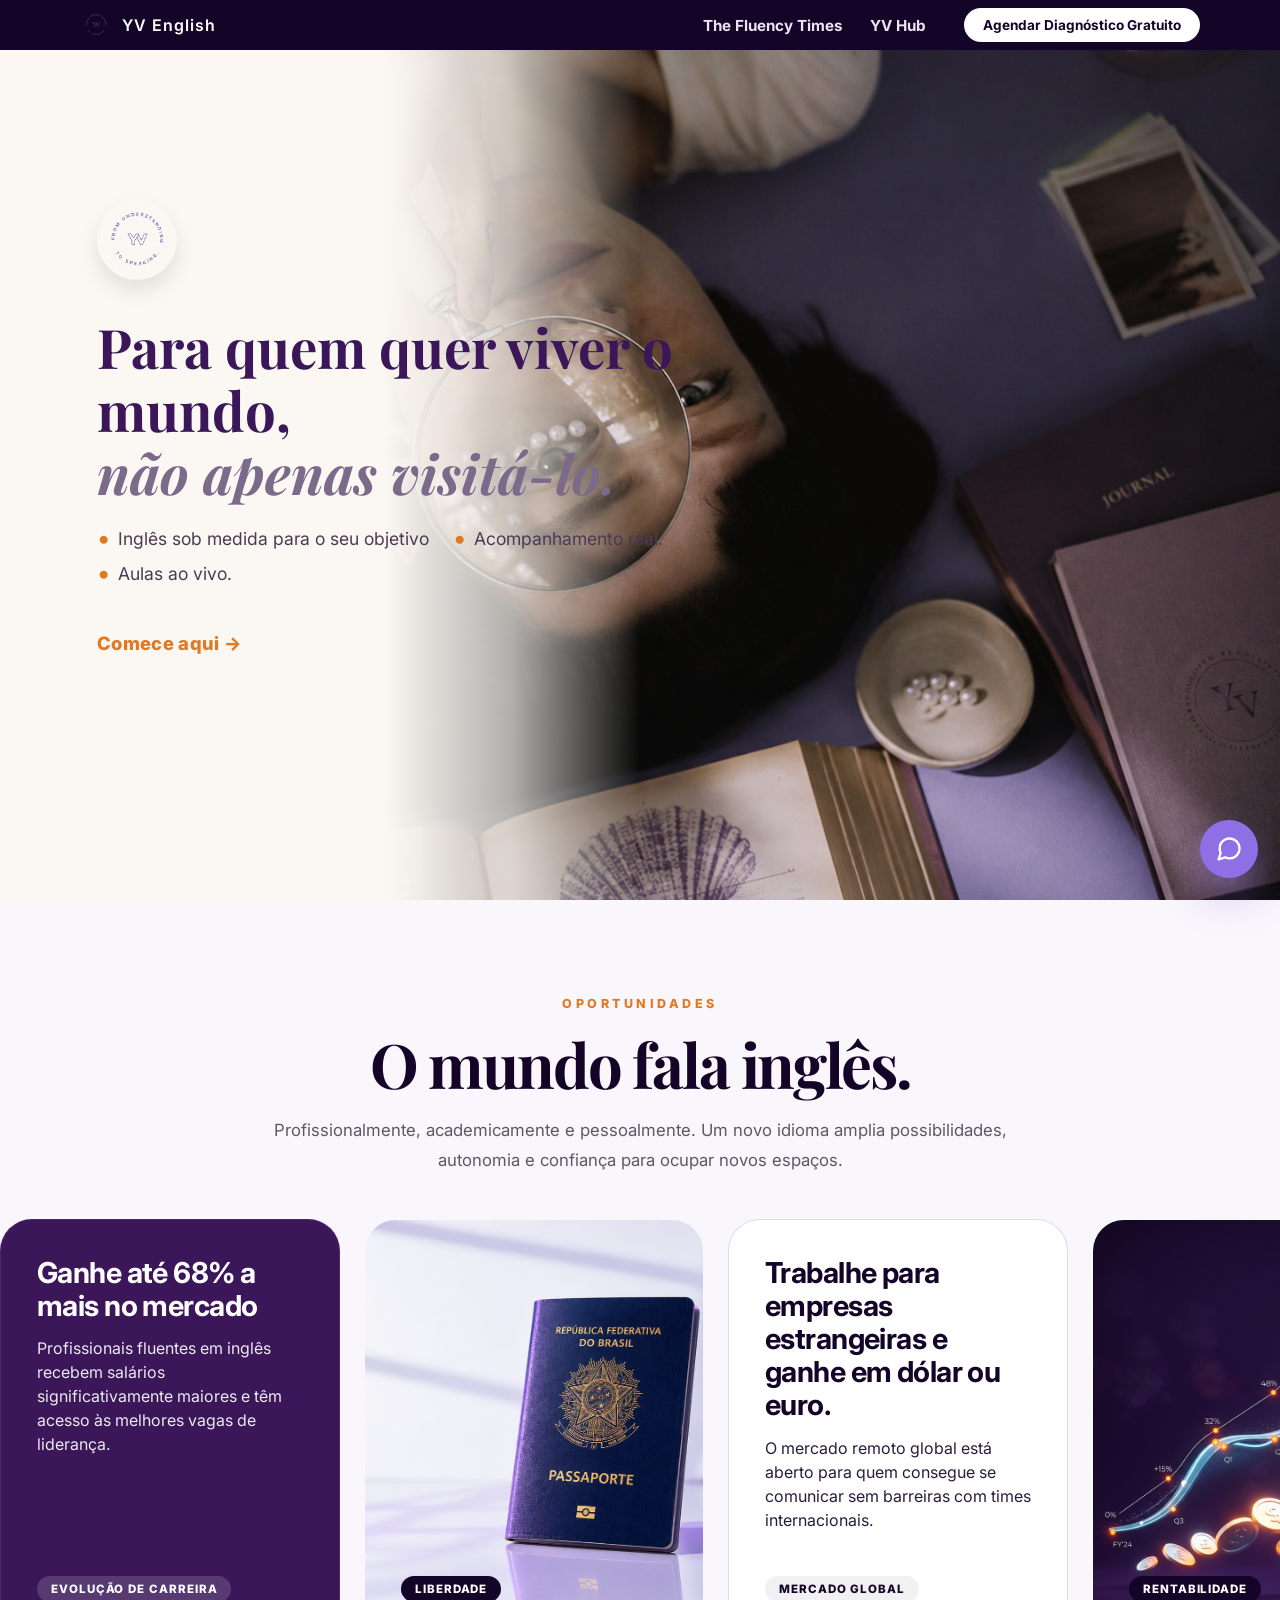
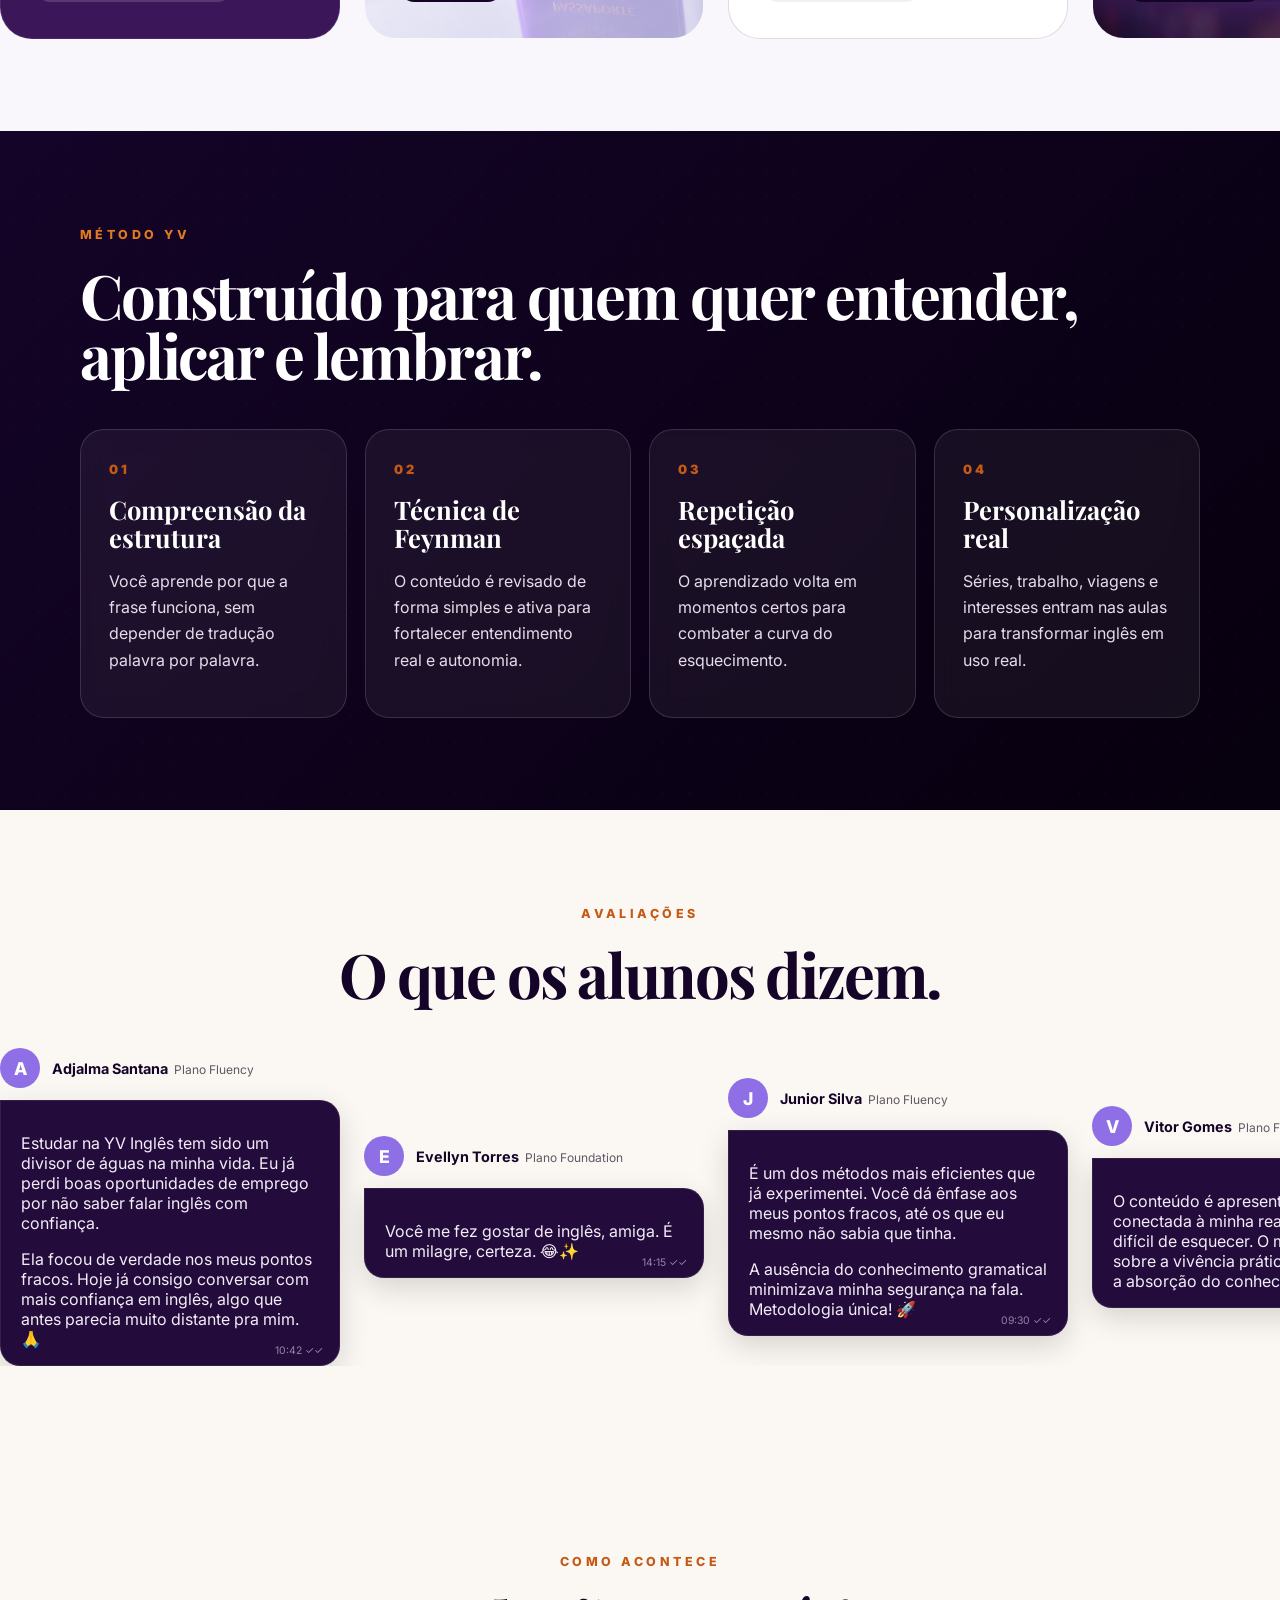
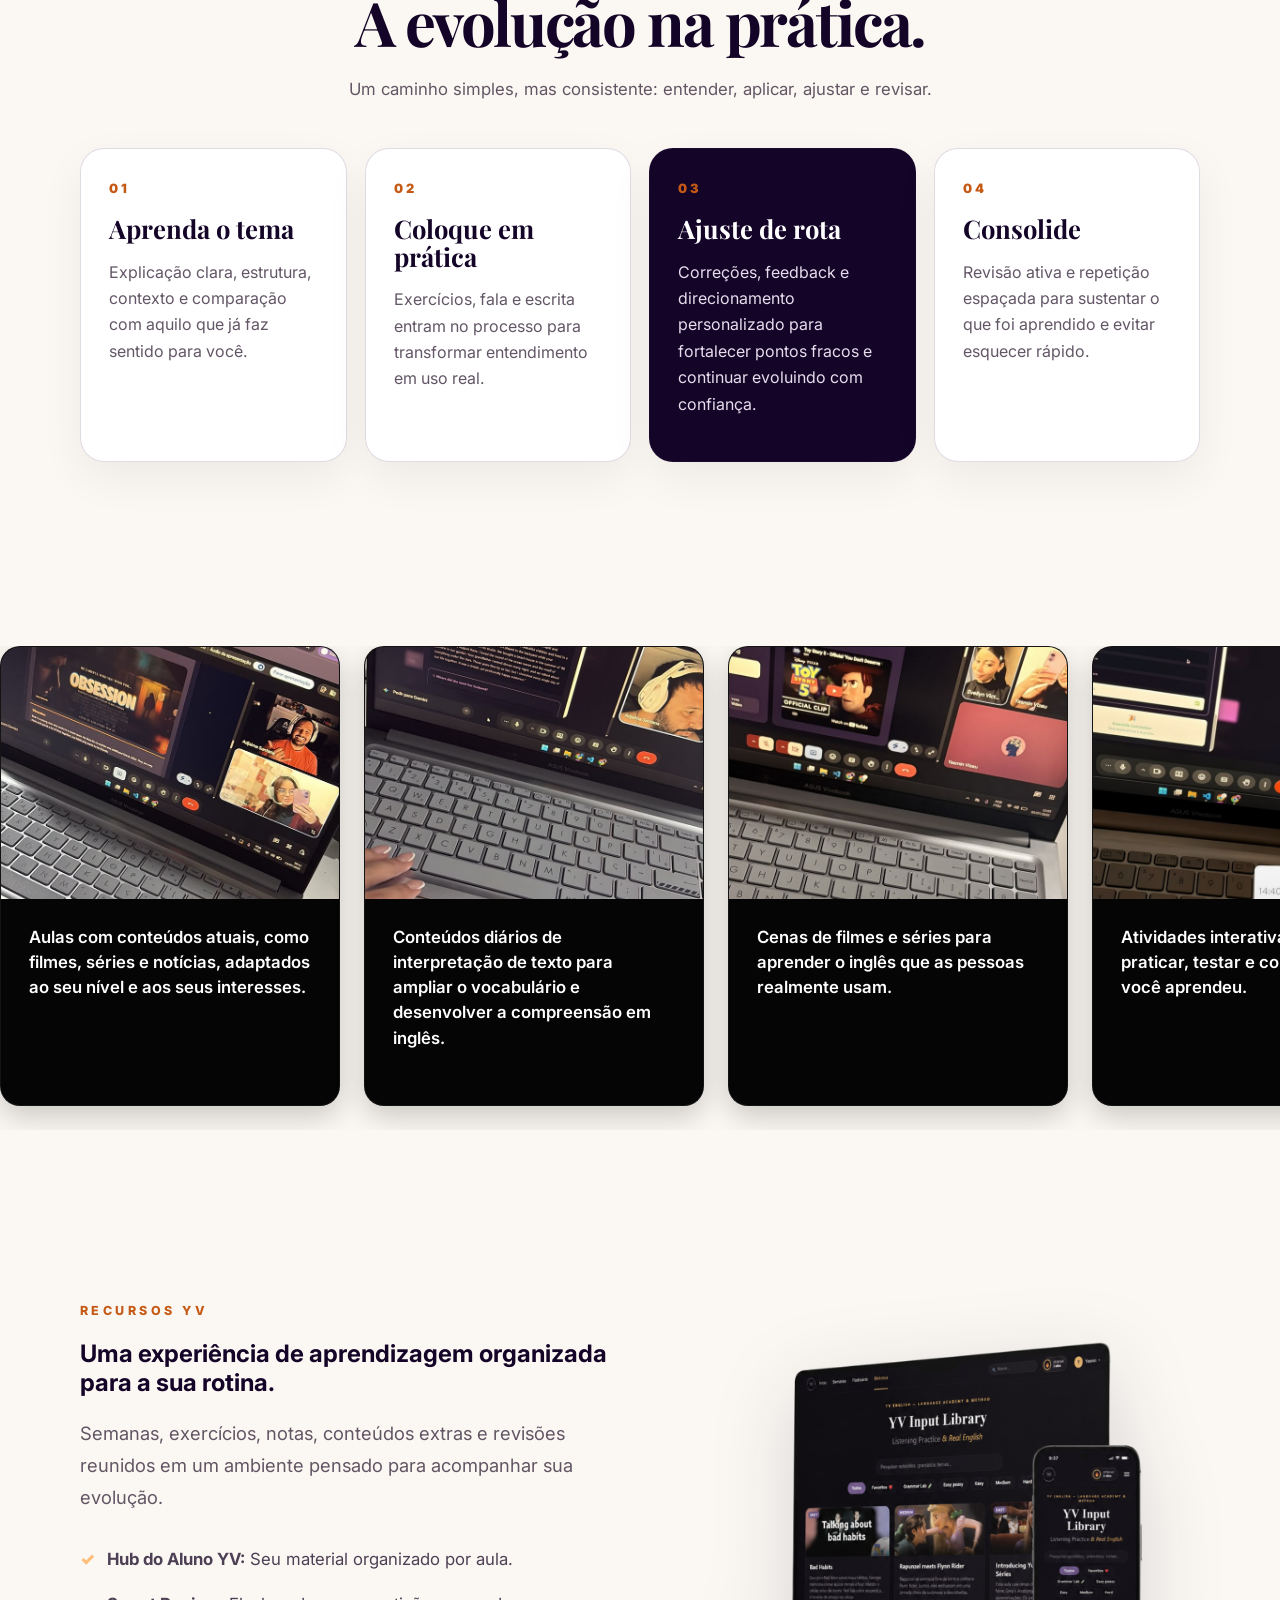
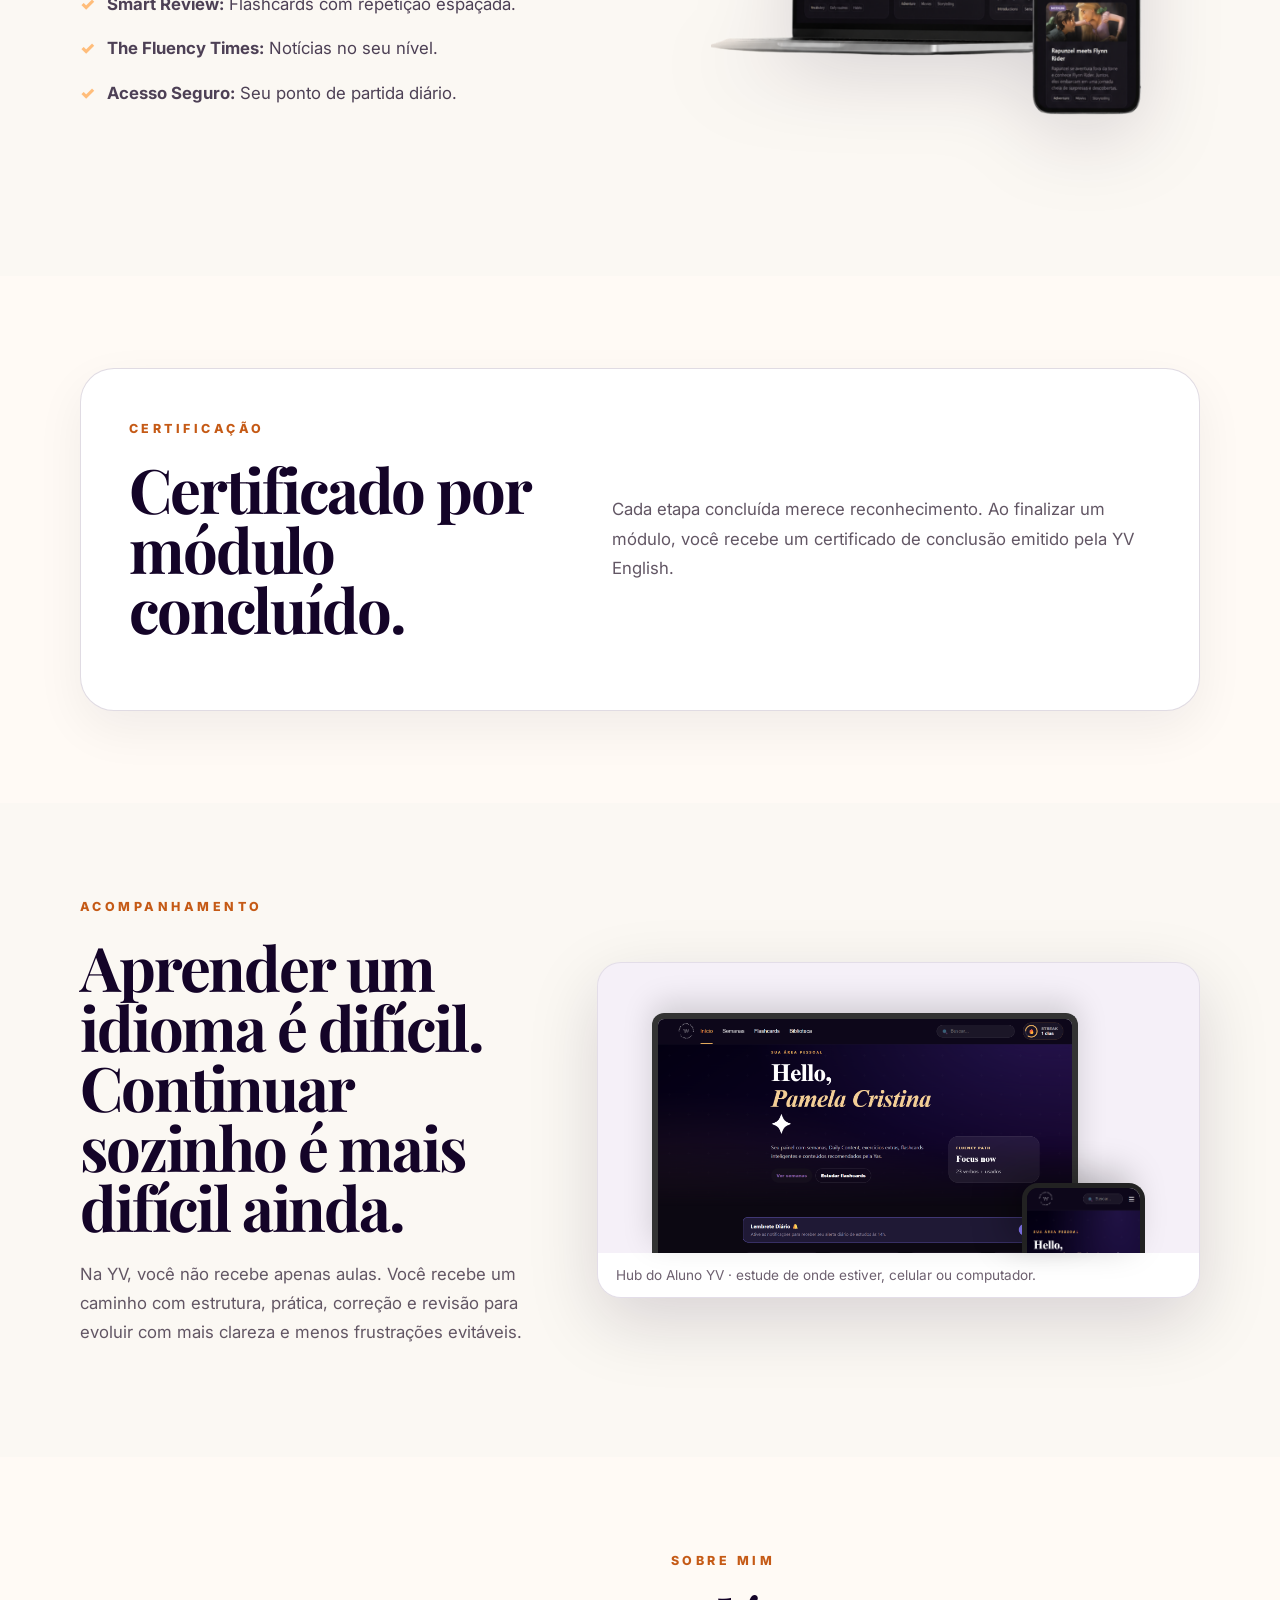
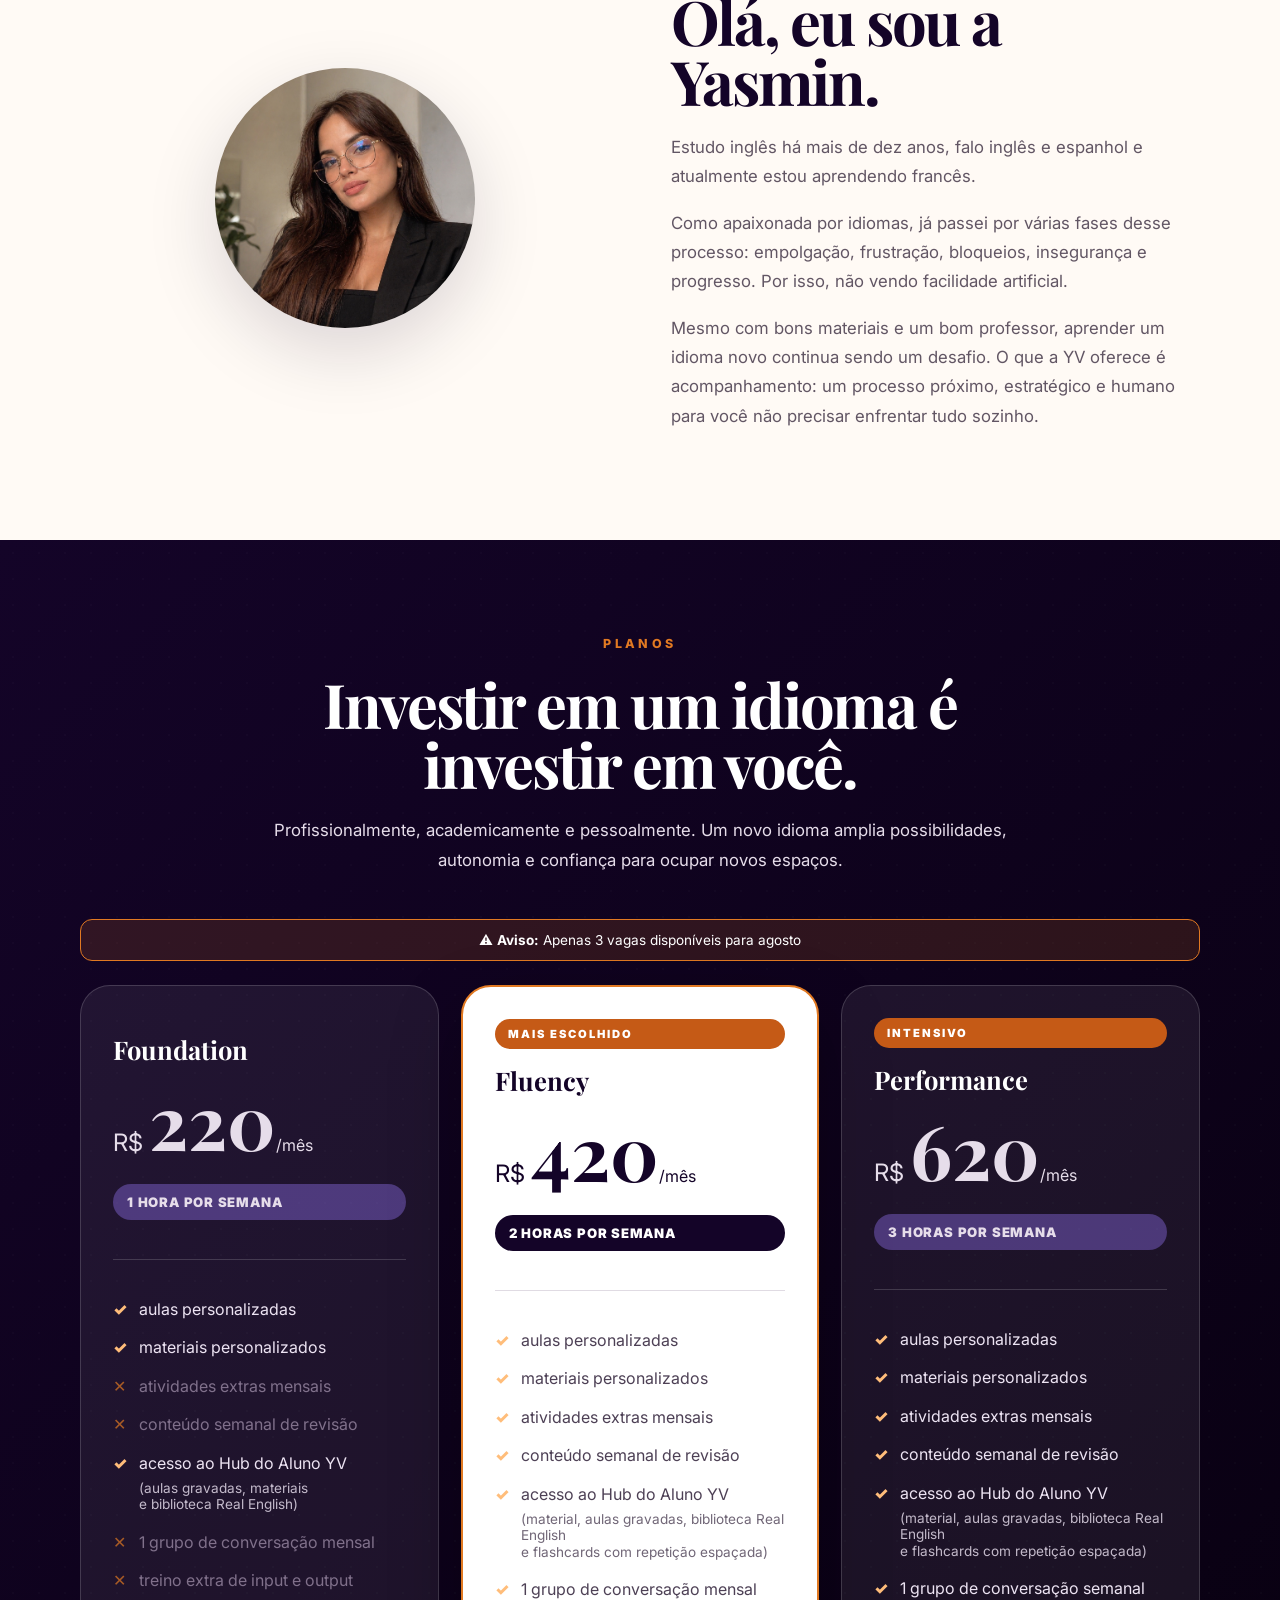
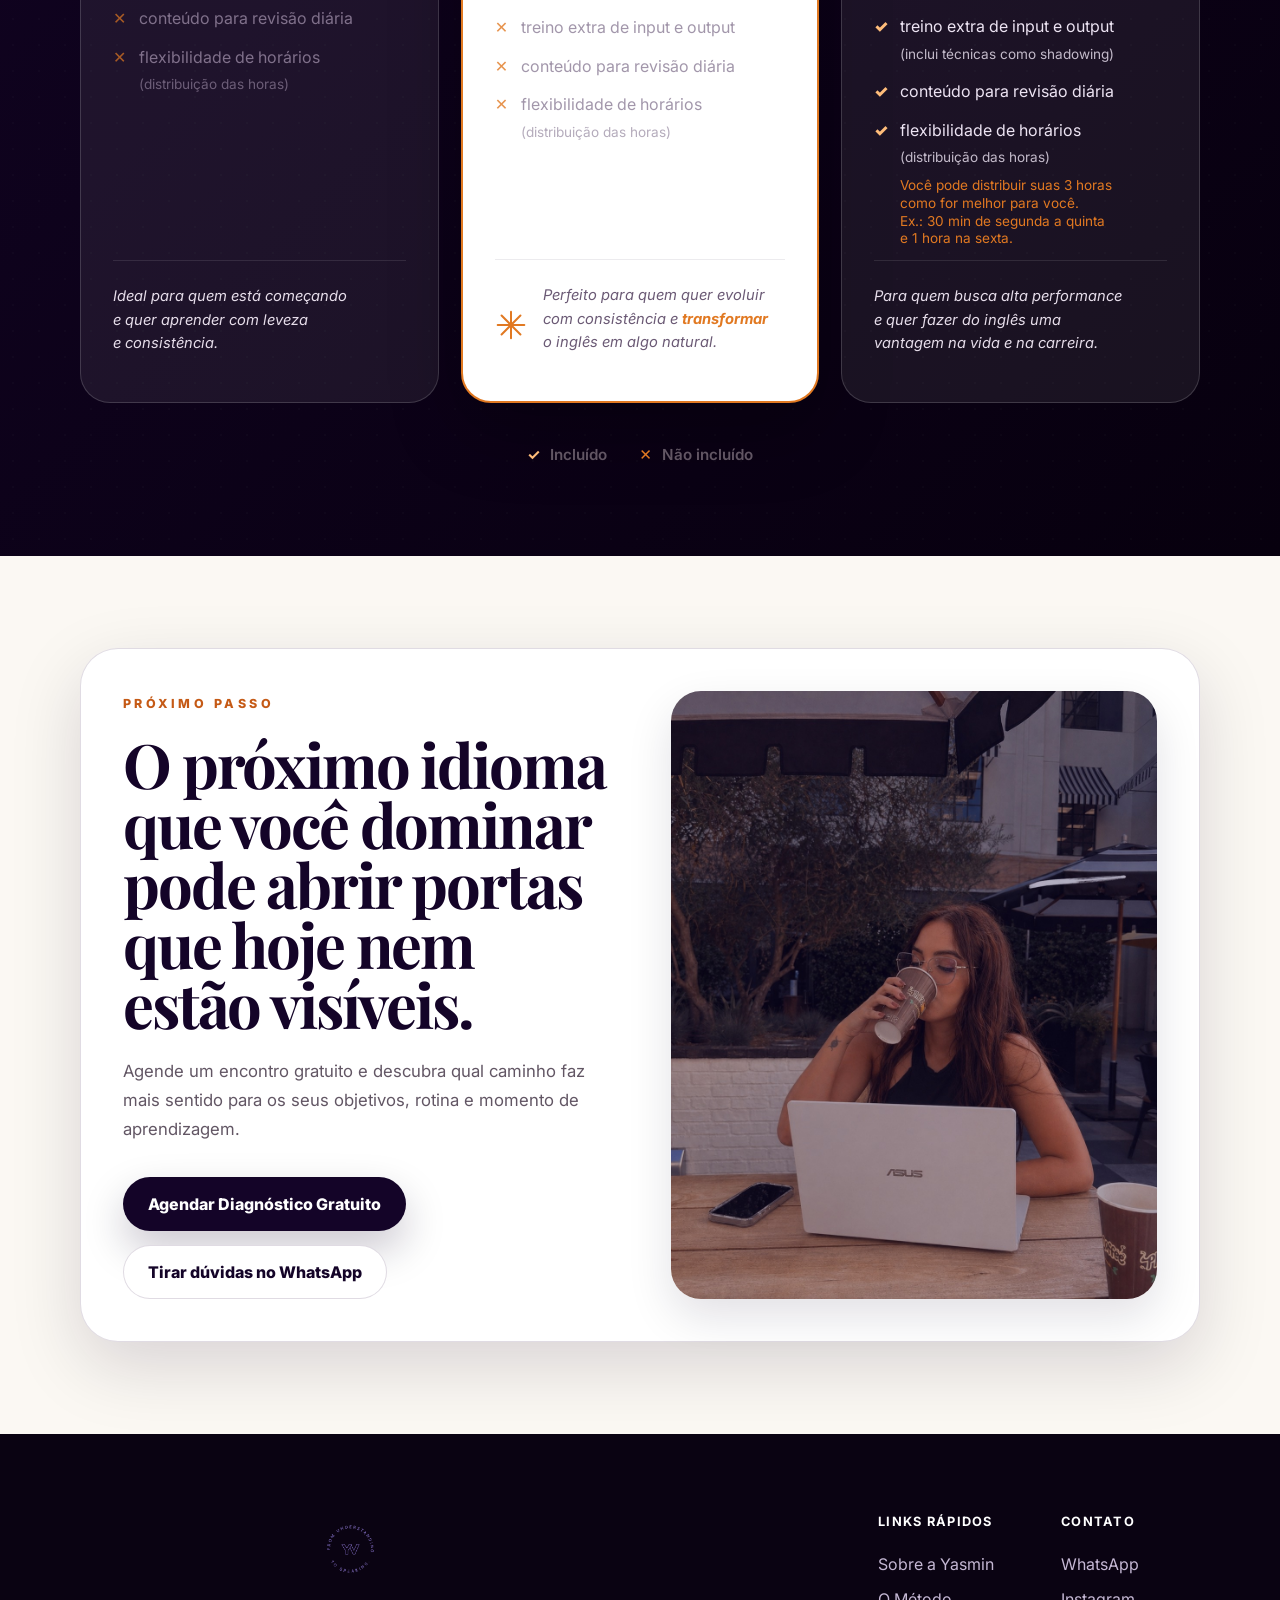
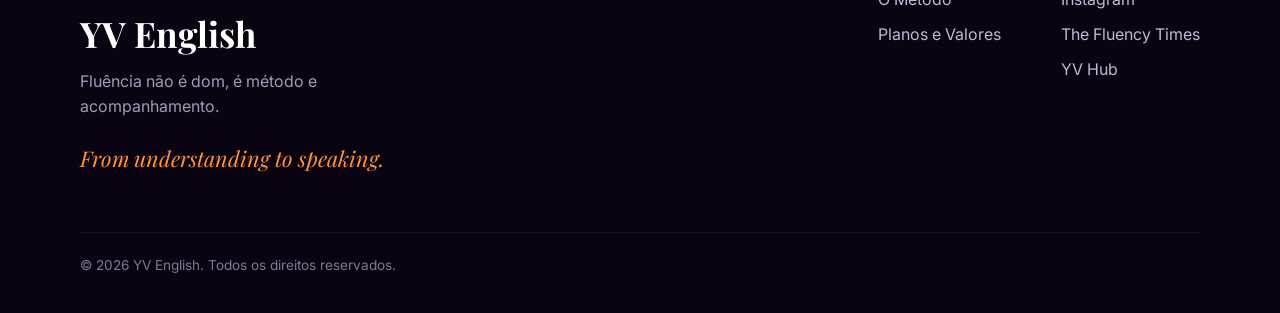
==== index.html @ 2761c7d9 "sobre mim" ====
<!DOCTYPE html>
<html lang="pt-BR">
<head>
  <meta charset="UTF-8" />
  <meta name="viewport" content="width=device-width, initial-scale=1.0" />
  <title>YV English | Aulas de Inglês Personalizadas & Mentoria</title>
  <meta name="description" content="Domine o inglês com a YV English. Aulas personalizadas com Yasmin Vizeu, método exclusivo com Flashcards, e Hub do Aluno para você falar com confiança." />
  <meta name="keywords" content="curso de inglês online, aulas de inglês personalizadas, YV English, Yasmin Vizeu, aprender inglês, fluência em inglês, the fluency times" />
  <meta name="robots" content="index, follow" />
  <link rel="canonical" href="https://yvenglish.com/" />
  
  <meta property="og:type" content="website" />
  <meta property="og:url" content="https://yvenglish.com/" />
  <meta property="og:title" content="YV English | Aulas de Inglês Personalizadas" />
  <meta property="og:description" content="Aprenda inglês com propósito. Aulas personalizadas, método estruturado e acompanhamento contínuo no Hub do Aluno." />
  <meta property="og:image" content="https://yvenglish.com/assets/logo-circular.png" />
  <meta property="og:site_name" content="YV English" />
  
  <meta name="twitter:card" content="summary_large_image" />
  <meta name="twitter:title" content="YV English | Language Academy" />
  <meta name="twitter:description" content="Chega de tentar estudar sozinho. Aulas de inglês sob medida para a sua rotina." />
  <meta name="twitter:image" content="https://yvenglish.com/assets/logo-circular.png" />

  <meta name="theme-color" content="#16042d" />

  <!-- Marcação de Dados Estruturados (Schema.org) para turbinar o SEO -->
  <script type="application/ld+json">
  {
    "@context": "https://schema.org",
    "@type": "EducationalOrganization",
    "name": "YV English",
    "url": "https://yvenglish.com/",
    "logo": "https://yvenglish.com/assets/logo-circular.png",
    "description": "Language Academy & Method. Aulas personalizadas de inglês, revisões ativas e acompanhamento contínuo.",
    "founder": {
      "@type": "Person",
      "name": "Yasmin Vizeu"
    },
    "sameAs": [
      "https://instagram.com/yvenglish"
    ]
  }
  </script>
  <link rel="preconnect" href="https://fonts.googleapis.com">
  <link rel="preconnect" href="https://fonts.gstatic.com" crossorigin>
  <link href="https://fonts.googleapis.com/css2?family=Inter:wght@400;500;600;700;800&family=Playfair+Display:wght@500;600;700;800&display=swap" rel="stylesheet">
  <link rel="stylesheet" href="style.css?v=3" />
</head>
<body class="no-scroll">
  <div id="preloader" class="preloader">
    <img src="assets/logo-circular.png" alt="Carregando..." class="preloader-logo" />
  </div>

  <div class="ambient ambient-one"></div>
  <div class="ambient ambient-two"></div>

  <nav class="smart-nav">
    <div class="nav-container">
      <a href="#" class="nav-logo">
        <img src="assets/logo-circular.png" alt="YV English" />
        <span style="font-weight: 600; letter-spacing: 1px;">YV English</span>
      </a>
      
      <button class="menu-toggle" aria-label="Abrir menu">
        <svg width="28" height="28" viewBox="0 0 24 24" fill="none" stroke="#fff" stroke-width="2" stroke-linecap="round" stroke-linejoin="round">
          <line x1="3" y1="12" x2="21" y2="12"></line>
          <line x1="3" y1="6" x2="21" y2="6"></line>
          <line x1="3" y1="18" x2="21" y2="18"></line>
        </svg>
      </button>

      <div class="nav-links">
        <a href="https://the-fluency-times.vercel.app/" target="_blank" rel="noopener">The Fluency Times</a>
        <a href="https://yv-english-hub.vercel.app" target="_blank" rel="noopener">YV Hub</a>
        <a class="btn primary nav-btn" href="https://yvenglish.github.io/yv_novo_aluno_form/" target="_blank" rel="noopener">Agendar Diagnóstico Gratuito</a>
      </div>
    </div>
  </nav>

  <header class="hero-new" id="topo">
    <div class="hero-new-bg">
      <div class="hero-new-overlay"></div>
    </div>
    <div class="container hero-new-container">
      <div class="hero-new-content">
        <img class="hero-new-logo" src="assets/logo-circular.png" alt="YV English" />
        <h1>Para quem quer viver o mundo,<br><span>não apenas visitá-lo.</span></h1>
        
        <ul class="hero-new-list side-by-side">
          <li><span class="bullet">•</span> Inglês sob medida para o seu objetivo</li>
          <li><span class="bullet">•</span> Acompanhamento real.</li>
          <li><span class="bullet">•</span> Aulas ao vivo.</li>
        </ul>

        <div class="hero-actions left" style="margin-top: 46px;">
          <a class="hero-new-link" href="https://yvenglish.github.io/yv_novo_aluno_form/" target="_blank" rel="noopener">Comece aqui &rarr;</a>
        </div>
      </div>
    </div>
  </header>

  <main>

    <!-- 3. CARROSSEL DE BENEFÍCIOS -->
    <section class="benefits-showcase section-pad" style="background:#f9f6fc;">
      <div class="container" style="margin-bottom: 44px;">
        <div class="section-head centered narrow">
          <span class="section-label orange">Oportunidades</span>
          <h2>O mundo fala inglês.</h2>
          <p>Profissionalmente, academicamente e pessoalmente. Um novo idioma amplia possibilidades, autonomia e confiança para ocupar novos espaços.</p>
        </div>
      </div>
      <div class="marquee-section">
        <div class="marquee-wrapper reverse">
          <div class="benefits-card purple">
            <h3>Ganhe até 68% a mais no mercado</h3>
            <p>Profissionais fluentes em inglês recebem salários significativamente maiores e têm acesso às melhores vagas de liderança.</p>
            <span class="benefits-pill">Evolução de Carreira</span>
          </div>
          <div class="benefits-card">
            <img src="assets/passport.png" alt="Passaporte">
            <span class="benefits-pill">Liberdade</span>
          </div>
          <div class="benefits-card white">
            <h3>Trabalhe para empresas estrangeiras e ganhe em dólar ou euro.</h3>
            <p>O mercado remoto global está aberto para quem consegue se comunicar sem barreiras com times internacionais.</p>
            <span class="benefits-pill">Mercado Global</span>
          </div>
          <div class="benefits-card">
            <img src="assets/chart_illustration.png" alt="Gráfico 3D premium">
            <span class="benefits-pill">Rentabilidade</span>
          </div>
          <div class="benefits-card teal">
            <h3>Comunique-se com confiança em qualquer país.</h3>
            <p>Viaje, explore e viva experiências novas sem depender de aplicativos de tradução ou se sentir perdido.</p>
            <span class="benefits-pill">Viagens</span>
          </div>
          <div class="benefits-card">
            <img src="assets/coffeeCup.png" alt="Caneca">
            <span class="benefits-pill">Foco</span>
          </div>
          <div class="benefits-card orange">
            <h3>Fim da dependência: Pare de precisar de intermediários</h3>
            <p>Tenha a independência de ler documentos, assinar contratos e resolver problemas sozinho, onde quer que você esteja.</p>
            <span class="benefits-pill">Autonomia</span>
          </div>
          <div class="benefits-card">
            <img src="assets/popcorn.png" alt="Pipoca e claquete 3D">
            <span class="benefits-pill">Cultura Pop</span>
          </div>
          <div class="benefits-card purple">
            <h3>Aprenda inglês de verdade com filmes e séries.</h3>
            <p>Chega de ficar lendo legendas e perdendo a entonação original dos seus atores favoritos.</p>
            <span class="benefits-pill">Entretenimento</span>
          </div>

          <div class="benefits-card purple">
            <h3>Ganhe até 68% a mais no mercado</h3>
            <p>Profissionais fluentes em inglês recebem salários significativamente maiores e têm acesso às melhores vagas de liderança.</p>
            <span class="benefits-pill">Evolução de Carreira</span>
          </div>
          <div class="benefits-card">
            <img src="assets/passport.png" alt="Passaporte">
            <span class="benefits-pill">Liberdade</span>
          </div>
          <div class="benefits-card white">
            <h3>Trabalhe para empresas estrangeiras e ganhe em dólar ou euro.</h3>
            <p>O mercado remoto global está aberto para quem consegue se comunicar sem barreiras com times internacionais.</p>
            <span class="benefits-pill">Mercado Global</span>
          </div>
          <div class="benefits-card">
            <img src="assets/chart_illustration.png" alt="Gráfico 3D premium">
            <span class="benefits-pill">Rentabilidade</span>
          </div>
          <div class="benefits-card teal">
            <h3>Comunique-se com confiança em qualquer país.</h3>
            <p>Viaje, explore e viva experiências novas sem depender de aplicativos de tradução ou se sentir perdido.</p>
            <span class="benefits-pill">Viagens</span>
          </div>
          <div class="benefits-card">
            <img src="assets/coffeeCup.png" alt="Caneca">
            <span class="benefits-pill">Foco</span>
          </div>
          <div class="benefits-card orange">
            <h3>Fim da dependência: Pare de precisar de intermediários</h3>
            <p>Tenha a independência de ler documentos, assinar contratos e resolver problemas sozinho, onde quer que você esteja.</p>
            <span class="benefits-pill">Autonomia</span>
          </div>
          <div class="benefits-card">
            <img src="assets/popcorn.png" alt="Pipoca e claquete 3D">
            <span class="benefits-pill">Cultura Pop</span>
          </div>
          <div class="benefits-card purple">
            <h3>Aprenda inglês de verdade com filmes e séries.</h3>
            <p>Chega de ficar lendo legendas e perdendo a entonação original dos seus atores favoritos.</p>
            <span class="benefits-pill">Entretenimento</span>
          </div>
        </div>
      </div>
    </section>

    <!-- 5. MÉTODO YV -->
    <section class="method section-pad dark-section">
      <div class="container">
        <div class="section-head">
          <span class="section-label orange">Método YV</span>
          <h2>Construído para quem quer entender, aplicar e lembrar.</h2>
        </div>
        <div class="method-grid">
          <article><strong>01</strong><h3>Compreensão da estrutura</h3><p>Você aprende por que a frase funciona, sem depender de tradução palavra por palavra.</p></article>
          <article><strong>02</strong><h3>Técnica de Feynman</h3><p>O conteúdo é revisado de forma simples e ativa para fortalecer entendimento real e autonomia.</p></article>
          <article><strong>03</strong><h3>Repetição espaçada</h3><p>O aprendizado volta em momentos certos para combater a curva do esquecimento.</p></article>
          <article><strong>04</strong><h3>Personalização real</h3><p>Séries, trabalho, viagens e interesses entram nas aulas para transformar inglês em uso real.</p></article>
        </div>
      </div>
    </section>

    <!-- 4. AVALIAÇÕES -->
    <section class="testimonials section-pad" id="avaliacoes">
      <div class="container" style="margin-bottom: 44px;">
        <div class="section-head centered narrow">
          <span class="section-label">Avaliações</span>
          <h2>O que os alunos dizem.</h2>
        </div>
      </div>
      <div class="marquee-section">
        <div class="marquee-wrapper fast" style="align-items: center;">
          <article class="wp-message" style="width:340px;flex-shrink:0;">
            <div class="wp-header"><div class="wp-avatar">A</div><div class="wp-info"><strong>Adjalma Santana</strong><span>Plano Fluency</span></div></div>
            <div class="wp-bubble">
              <p>Estudar na YV Inglês tem sido um divisor de águas na minha vida. Eu já perdi boas oportunidades de emprego por não saber falar inglês com confiança.</p>
              <p>Ela focou de verdade nos meus pontos fracos. Hoje já consigo conversar com mais confiança em inglês, algo que antes parecia muito distante pra mim. 🙏</p>
              <span class="wp-time">10:42 ✓✓</span>
            </div>
          </article>
          
          <article class="wp-message" style="width:340px;flex-shrink:0;">
            <div class="wp-header"><div class="wp-avatar">E</div><div class="wp-info"><strong>Evellyn Torres</strong><span>Plano Foundation</span></div></div>
            <div class="wp-bubble">
              <p>Você me fez gostar de inglês, amiga. É um milagre, certeza. 😂✨</p>
              <span class="wp-time">14:15 ✓✓</span>
            </div>
          </article>
          
          <article class="wp-message" style="width:340px;flex-shrink:0;">
            <div class="wp-header"><div class="wp-avatar">J</div><div class="wp-info"><strong>Junior Silva</strong><span>Plano Fluency</span></div></div>
            <div class="wp-bubble">
              <p>É um dos métodos mais eficientes que já experimentei. Você dá ênfase aos meus pontos fracos, até os que eu mesmo não sabia que tinha.</p>
              <p>A ausência do conhecimento gramatical minimizava minha segurança na fala. Metodologia única! 🚀</p>
              <span class="wp-time">09:30 ✓✓</span>
            </div>
          </article>
          
          <article class="wp-message" style="width:340px;flex-shrink:0;">
            <div class="wp-header"><div class="wp-avatar">V</div><div class="wp-info"><strong>Vitor Gomes</strong><span>Plano Foundation</span></div></div>
            <div class="wp-bubble">
              <p>O conteúdo é apresentado de forma tão conectada à minha realidade que fica difícil de esquecer. O método aplicado sobre a vivência prática facilitou muito a absorção do conhecimento. 👏</p>
              <span class="wp-time">18:22 ✓✓</span>
            </div>
          </article>

          <article class="wp-message" style="width:340px;flex-shrink:0;">
            <div class="wp-header"><div class="wp-avatar">A</div><div class="wp-info"><strong>Adjalma Santana</strong><span>Plano Fluency</span></div></div>
            <div class="wp-bubble">
              <p>Estudar na YV Inglês tem sido um divisor de águas na minha vida. Eu já perdi boas oportunidades de emprego por não saber falar inglês com confiança.</p>
              <p>Ela focou de verdade nos meus pontos fracos. Hoje já consigo conversar com mais confiança em inglês, algo que antes parecia muito distante pra mim. 🙏</p>
              <span class="wp-time">10:42 ✓✓</span>
            </div>
          </article>
          
          <article class="wp-message" style="width:340px;flex-shrink:0;">
            <div class="wp-header"><div class="wp-avatar">E</div><div class="wp-info"><strong>Evellyn Torres</strong><span>Plano Foundation</span></div></div>
            <div class="wp-bubble">
              <p>Você me fez gostar de inglês, amiga. É um milagre, certeza. 😂✨</p>
              <span class="wp-time">14:15 ✓✓</span>
            </div>
          </article>
          
          <article class="wp-message" style="width:340px;flex-shrink:0;">
            <div class="wp-header"><div class="wp-avatar">J</div><div class="wp-info"><strong>Junior Silva</strong><span>Plano Fluency</span></div></div>
            <div class="wp-bubble">
              <p>É um dos métodos mais eficientes que já experimentei. Você dá ênfase aos meus pontos fracos, até os que eu mesmo não sabia que tinha.</p>
              <p>A ausência do conhecimento gramatical minimizava minha segurança na fala. Metodologia única! 🚀</p>
              <span class="wp-time">09:30 ✓✓</span>
            </div>
          </article>
          
          <article class="wp-message" style="width:340px;flex-shrink:0;">
            <div class="wp-header"><div class="wp-avatar">V</div><div class="wp-info"><strong>Vitor Gomes</strong><span>Plano Foundation</span></div></div>
            <div class="wp-bubble">
              <p>O conteúdo é apresentado de forma tão conectada à minha realidade que fica difícil de esquecer. O método aplicado sobre a vivência prática facilitou muito a absorção do conhecimento. 👏</p>
              <span class="wp-time">18:22 ✓✓</span>
            </div>
          </article>
        </div>
      </div>
    </section>

    <!-- 6. COMO ACONTECE -->
    <section class="process section-pad" id="metodo">
      <div class="container">
        <div class="section-head centered">
          <span class="section-label">Como acontece</span>
          <h2>A evolução na prática.</h2>
          <p>Um caminho simples, mas consistente: entender, aplicar, ajustar e revisar.</p>
        </div>
        <div class="steps-grid">
          <article class="step-card"><span>01</span><h3>Aprenda o tema</h3><p>Explicação clara, estrutura, contexto e comparação com aquilo que já faz sentido para você.</p></article>
          <article class="step-card"><span>02</span><h3>Coloque em prática</h3><p>Exercícios, fala e escrita entram no processo para transformar entendimento em uso real.</p></article>
          <article class="step-card featured"><span>03</span><h3>Ajuste de rota</h3><p>Correções, feedback e direcionamento personalizado para fortalecer pontos fracos e continuar evoluindo com confiança.</p></article>
          <article class="step-card"><span>04</span><h3>Consolide</h3><p>Revisão ativa e repetição espaçada para sustentar o que foi aprendido e evitar esquecer rápido.</p></article>
        </div>
      </div>
    </section>

    <!-- 7. CARROSSEL DE FOTOS -->
    <section class="students-photos section-pad" style="padding-bottom:0;">
      <div class="marquee-section" style="padding-bottom: 24px;">
        <div class="marquee-wrapper slow">
          <div class="class-photo-card"><img src="assets/aula1.jpeg" alt="Aula de Inglês YV"><div class="overlay"><p>Aulas com conteúdos atuais, como filmes, séries e notícias, adaptados ao seu nível e aos seus interesses.</p></div></div>
          <div class="class-photo-card"><img src="assets/aula3.jpeg" alt="Aula de Inglês YV"><div class="overlay"><p>Conteúdos diários de interpretação de texto para ampliar o vocabulário e desenvolver a compreensão em inglês.</p></div></div>
          <div class="class-photo-card"><img src="assets/aula4.jpeg" alt="Aula de Inglês YV"><div class="overlay"><p>Cenas de filmes e séries para aprender o inglês que as pessoas realmente usam.</p></div></div>
          <div class="class-photo-card"><img src="assets/aula5.jpeg" alt="Aula de Inglês YV"><div class="overlay"><p>Atividades interativas para praticar, testar e consolidar o que você aprendeu.</p></div></div>
          <div class="class-photo-card"><img src="assets/aula6.jpeg" alt="Aula de Inglês YV"><div class="overlay"><p>Um Hub personalizado para acompanhar suas aulas, revisar conteúdos e continuar aprendendo fora delas.</p></div></div>
          <div class="class-photo-card"><img src="assets/aula1.jpeg" alt="Aula de Inglês YV"><div class="overlay"><p>Aulas com conteúdos atuais, como filmes, séries e notícias, adaptados ao seu nível e aos seus interesses.</p></div></div>
          <div class="class-photo-card"><img src="assets/aula3.jpeg" alt="Aula de Inglês YV"><div class="overlay"><p>Conteúdos diários de interpretação de texto para ampliar o vocabulário e desenvolver a compreensão em inglês.</p></div></div>
          <div class="class-photo-card"><img src="assets/aula4.jpeg" alt="Aula de Inglês YV"><div class="overlay"><p>Cenas de filmes e séries para aprender o inglês que as pessoas realmente usam.</p></div></div>
          <div class="class-photo-card"><img src="assets/aula5.jpeg" alt="Aula de Inglês YV"><div class="overlay"><p>Atividades interativas para praticar, testar e consolidar o que você aprendeu.</p></div></div>
          <div class="class-photo-card"><img src="assets/aula6.jpeg" alt="Aula de Inglês YV"><div class="overlay"><p>Um Hub personalizado para acompanhar suas aulas, revisar conteúdos e continuar aprendendo fora delas.</p></div></div>
        </div>
      </div>
    </section>

    <!-- 8. RECURSOS REDESENHADO -->
    <section class="resources section-pad" id="recursos">
      <div class="container split">
        <div>
          <span class="section-label">Recursos YV</span>
          <h2>Uma experiência de aprendizagem organizada para a sua rotina.</h2>
          <p style="font-size:1.15rem;color:#625664;line-height:1.75;margin-bottom:32px;">Semanas, exercícios, notas, conteúdos extras e revisões reunidos em um ambiente pensado para acompanhar sua evolução.</p>
          <ul style="list-style:none;padding:0;margin:0;color:#4d4055;line-height:1.7;font-size:1.05rem;">
            <li style="margin-bottom:16px;display:flex;gap:12px;align-items:flex-start;"><span style="color:#ffbd7a;font-weight:900;">✓</span> <span><strong>Hub do Aluno YV:</strong> Seu material organizado por aula.</span></li>
            <li style="margin-bottom:16px;display:flex;gap:12px;align-items:flex-start;"><span style="color:#ffbd7a;font-weight:900;">✓</span> <span><strong>Smart Review:</strong> Flashcards com repetição espaçada.</span></li>
            <li style="margin-bottom:16px;display:flex;gap:12px;align-items:flex-start;"><span style="color:#ffbd7a;font-weight:900;">✓</span> <span><strong>The Fluency Times:</strong> Notícias no seu nível.</span></li>
            <li style="display:flex;gap:12px;align-items:flex-start;"><span style="color:#ffbd7a;font-weight:900;">✓</span> <span><strong>Acesso Seguro:</strong> Seu ponto de partida diário.</span></li>
          </ul>
        </div>
        <div style="position:relative;display:flex;align-items:center;justify-content:center;">
          <img src="assets/mockuptransparente.png" alt="Hub do Aluno em dispositivos móvel e desktop" style="width:85%;height:auto;max-width:500px;filter:drop-shadow(0 20px 40px rgba(20,4,40,0.15));" />
        </div>
      </div>
    </section>

    <!-- 9. CERTIFICADO -->
    <section class="certificate section-pad soft">
      <div class="container cert-box">
        <div><span class="section-label">Certificação</span><h2>Certificado por módulo concluído.</h2></div>
        <p>Cada etapa concluída merece reconhecimento. Ao finalizar um módulo, você recebe um certificado de conclusão emitido pela YV English.</p>
      </div>
    </section>

    <!-- 2. INTRO / ACOMPANHAMENTO -->
    <section class="intro section-pad">
      <div class="container split split-strong">
        <div>
          <span class="section-label">Acompanhamento</span>
          <h2>Aprender um idioma é difícil. Continuar sozinho é mais difícil ainda.</h2>
          <p>Na YV, você não recebe apenas aulas. Você recebe um caminho com estrutura, prática, correção e revisão para evoluir com mais clareza e menos frustrações evitáveis.</p>
        </div>
        <figure class="browser-card dynamic-devices">
          <div class="device-mockups">
            <img class="laptop-img" src="assets/laptophome.png" alt="Screenshot do Hub do Aluno YV no desktop" />
            <img class="mobile-img" src="assets/mobileHome.png" alt="Screenshot do Hub do Aluno YV no mobile" />
          </div>
          <figcaption>Hub do Aluno YV · estude de onde estiver, celular ou computador.</figcaption>
        </figure>
      </div>
    </section>

    <!-- SOBRE MIM -->
    <section class="about section-pad soft" id="sobre">
      <div class="container split">
        <div class="portrait-wrap">
          <div class="paper paper-purple"></div>
          <img class="portrait" src="assets/yasmin-profissional.jpeg" alt="Yasmin Vizeu, fundadora da YV English" />
        </div>
        <div>
          <span class="section-label">Sobre mim</span>
          <h2>Olá, eu sou a Yasmin.</h2>
          <p>Estudo inglês há mais de dez anos, falo inglês e espanhol e atualmente estou aprendendo francês.</p>
          <p>Como apaixonada por idiomas, já passei por várias fases desse processo: empolgação, frustração, bloqueios, insegurança e progresso. Por isso, não vendo facilidade artificial.</p>
          <p>Mesmo com bons materiais e um bom professor, aprender um idioma novo continua sendo um desafio. O que a YV oferece é acompanhamento: um processo próximo, estratégico e humano para você não precisar enfrentar tudo sozinho.</p>
        </div>
      </div>
    </section>

    <!-- 10. PLANOS (INVESTIMENTO) -->
    <section class="plans section-pad dark-section" id="planos">
      <div class="container">
        <div class="section-head centered narrow">
          <span class="section-label orange">Planos</span>
          <h2>Investir em um idioma é investir em você.</h2>
          <p>Profissionalmente, academicamente e pessoalmente. Um novo idioma amplia possibilidades, autonomia e confiança para ocupar novos espaços.</p>
        </div>
        <div class="scarcity-alert">
          <p>⚠️ <strong>Aviso:</strong> Apenas 3 vagas disponíveis para agosto</p>
        </div>
        
        <div class="plans-tabs-nav">
          <button class="nav-arrow" id="prev-plan" aria-label="Plano Anterior">
            <svg width="20" height="20" viewBox="0 0 24 24" fill="none" stroke="currentColor" stroke-width="2" stroke-linecap="round" stroke-linejoin="round"><polyline points="15 18 9 12 15 6"></polyline></svg>
          </button>
          <div class="tabs-wrapper" style="display: flex; flex: 1;">
            <button class="tab-btn" data-target="plan-foundation">Foundation</button>
            <button class="tab-btn active" data-target="plan-fluency">Fluency</button>
            <button class="tab-btn" data-target="plan-performance">Performance</button>
          </div>
          <button class="nav-arrow" id="next-plan" aria-label="Próximo Plano">
            <svg width="20" height="20" viewBox="0 0 24 24" fill="none" stroke="currentColor" stroke-width="2" stroke-linecap="round" stroke-linejoin="round"><polyline points="9 18 15 12 9 6"></polyline></svg>
          </button>
        </div>

        <div class="plans-grid">
          <article class="plan-card" id="plan-foundation">
            <h3>Foundation</h3><p class="price">R$ <strong>220</strong><span>/mês</span></p><p class="frequency">1 HORA POR SEMANA</p>
            <ul><li>aulas personalizadas</li><li>materiais personalizados</li><li class="not-included">atividades extras mensais</li><li class="not-included">conteúdo semanal de revisão</li><li>acesso ao Hub do Aluno YV <br><small style="font-weight:normal;opacity:0.8;font-size:0.85em;line-height:1.2;display:inline-block;margin-top:4px">(aulas gravadas, materiais<br>e biblioteca Real English)</small></li><li class="not-included">1 grupo de conversação mensal</li><li class="not-included">treino extra de input e output</li><li class="not-included">conteúdo para revisão diária</li><li class="not-included">flexibilidade de horários <br><small style="font-weight:normal;opacity:0.8;font-size:0.85em">(distribuição das horas)</small></li></ul>
            <p class="plan-desc">Ideal para quem está começando<br>e quer aprender com leveza<br>e consistência.</p>
          </article>
          <article class="plan-card main-plan active" id="plan-fluency">
            <small>Mais Escolhido</small><h3>Fluency</h3><p class="price">R$ <strong>420</strong><span>/mês</span></p><p class="frequency">2 HORAS POR SEMANA</p>
            <ul><li>aulas personalizadas</li><li>materiais personalizados</li><li>atividades extras mensais</li><li>conteúdo semanal de revisão</li><li>acesso ao Hub do Aluno YV <br><small style="font-weight:normal;opacity:0.8;font-size:0.85em;line-height:1.2;display:inline-block;margin-top:4px">(material, aulas gravadas, biblioteca Real English<br>e flashcards com repetição espaçada)</small></li><li>1 grupo de conversação mensal</li><li class="not-included">treino extra de input e output</li><li class="not-included">conteúdo para revisão diária</li><li class="not-included">flexibilidade de horários <br><small style="font-weight:normal;opacity:0.8;font-size:0.85em">(distribuição das horas)</small></li></ul>
            <div class="desc-wrapper" style="display:flex;align-items:center;gap:16px;margin-top:auto;border-top:1px solid rgba(20,4,40,.08);padding-top:24px">
              <div class="star-icon"><svg width="32" height="32" viewBox="0 0 24 24" fill="none" stroke="var(--orange-2)" stroke-width="1.5" stroke-linecap="round" stroke-linejoin="round"><line x1="12" y1="2" x2="12" y2="22"></line><line x1="2" y1="12" x2="22" y2="12"></line><line x1="4.93" y1="4.93" x2="19.07" y2="19.07"></line><line x1="4.93" y1="19.07" x2="19.07" y2="4.93"></line></svg></div>
              <p class="plan-desc" style="margin-top:0;border-top:none;padding-top:0">Perfeito para quem quer evoluir<br>com consistência e <strong style="color:var(--orange-2)">transformar</strong><br>o inglês em algo natural.</p>
            </div>
          </article>
          <article class="plan-card" id="plan-performance">
            <small>Intensivo</small><h3>Performance</h3><p class="price">R$ <strong>620</strong><span>/mês</span></p><p class="frequency">3 HORAS POR SEMANA</p>
            <ul><li>aulas personalizadas</li><li>materiais personalizados</li><li>atividades extras mensais</li><li>conteúdo semanal de revisão</li><li>acesso ao Hub do Aluno YV <br><small style="font-weight:normal;opacity:0.8;font-size:0.85em;line-height:1.2;display:inline-block;margin-top:4px">(material, aulas gravadas, biblioteca Real English<br>e flashcards com repetição espaçada)</small></li><li>1 grupo de conversação semanal</li><li>treino extra de input e output <br><small style="font-weight:normal;opacity:0.8;font-size:0.85em;line-height:1.2;display:inline-block;margin-top:4px">(inclui técnicas como shadowing)</small></li><li>conteúdo para revisão diária</li><li>flexibilidade de horários <br><small style="font-weight:normal;opacity:0.8;font-size:0.85em;line-height:1.2;display:inline-block;margin-top:4px">(distribuição das horas)</small><br><span style="font-weight:normal;font-size:0.85em;color:var(--orange-2);display:block;margin-top:8px;line-height:1.3">Você pode distribuir suas 3 horas<br>como for melhor para você.<br>Ex.: 30 min de segunda a quinta<br>e 1 hora na sexta.</span></li></ul>
            <p class="plan-desc">Para quem busca alta performance<br>e quer fazer do inglês uma<br>vantagem na vida e na carreira.</p>
          </article>
        </div>
        <div class="plans-legend" style="text-align:center;margin-top:42px;font-size:0.95rem;color:#625664;font-weight:600;display:flex;justify-content:center;gap:32px">
          <span><strong style="color:#ffbd7a;margin-right:6px">✓</strong> Incluído</span>
          <span><strong style="color:var(--orange-2);margin-right:6px">✕</strong> Não incluído</span>
        </div>
      </div>
    </section>

    <!-- 11. PRÓXIMO PASSO -->
    <section class="final-cta section-pad">
      <div class="container split final-box">
        <div>
          <span class="section-label">Próximo passo</span>
          <h2>O próximo idioma que você dominar pode abrir portas que hoje nem estão visíveis.</h2>
          <p>Agende um encontro gratuito e descubra qual caminho faz mais sentido para os seus objetivos, rotina e momento de aprendizagem.</p>
          <div class="hero-actions left">
            <a class="btn primary" href="https://yvenglish.github.io/yv_novo_aluno_form/" target="_blank" rel="noopener">Agendar Diagnóstico Gratuito</a>
            <a class="btn ghost dark" href="https://wa.me/5521965126480?text=Ol%C3%A1%21%20Quero%20agendar%20meu%20encontro%20gratuito%20para%20conhecer%20o%20m%C3%A9todo." target="_blank" rel="noopener">Tirar dúvidas no WhatsApp</a>
          </div>
        </div>
        <img class="cafe-photo" src="assets/yasmin-cafe.jpeg" alt="Yasmin estudando com notebook e café" />
      </div>
    </section>
  </main>

  <!-- 12. FOOTER REDESENHADO -->
  <footer style="background:#0a0312;padding:80px 20px 40px;text-align:left;color:#e7dded;">
    <div class="container split" style="align-items:flex-start;gap:40px;">
      <div>
        <img src="assets/logo-circular.png" alt="Logo YV English" style="width:72px;border-radius:50%;margin-bottom:24px;" />
        <h3 style="font-family:'Playfair Display',Georgia,serif;font-size:2.2rem;margin:0 0 12px;color:#fff;">YV English</h3>
        <p style="color:#a899b8;max-width:300px;line-height:1.6;margin-bottom:24px;">Fluência não é dom, é método e acompanhamento.</p>
        <p class="tagline" style="font-family:'Playfair Display',Georgia,serif;font-size:1.35rem;font-style:italic;color:#ff943d;margin:0;">From understanding to speaking.</p>
      </div>
      <div style="display:flex;gap:60px;flex-wrap:wrap;justify-content:flex-end;">
        <div>
          <h4 style="color:#fff;margin:0 0 18px;text-transform:uppercase;letter-spacing:0.1em;font-size:0.8rem;">Links Rápidos</h4>
          <ul style="list-style:none;padding:0;margin:0;line-height:2.2;">
            <li><a href="#sobre" style="color:#c5b8d4;transition:0.3s;" onmouseover="this.style.color='#fff'" onmouseout="this.style.color='#c5b8d4'">Sobre a Yasmin</a></li>
            <li><a href="#metodo" style="color:#c5b8d4;transition:0.3s;" onmouseover="this.style.color='#fff'" onmouseout="this.style.color='#c5b8d4'">O Método</a></li>
            <li><a href="#planos" style="color:#c5b8d4;transition:0.3s;" onmouseover="this.style.color='#fff'" onmouseout="this.style.color='#c5b8d4'">Planos e Valores</a></li>
          </ul>
        </div>
        <div>
          <h4 style="color:#fff;margin:0 0 18px;text-transform:uppercase;letter-spacing:0.1em;font-size:0.8rem;">Contato</h4>
          <ul style="list-style:none;padding:0;margin:0;line-height:2.2;">
            <li><a href="https://wa.me/5521965126480" target="_blank" rel="noopener" style="color:#c5b8d4;transition:0.3s;" onmouseover="this.style.color='#fff'" onmouseout="this.style.color='#c5b8d4'">WhatsApp</a></li>
            <li><a href="https://instagram.com/yvenglish" target="_blank" rel="noopener" style="color:#c5b8d4;transition:0.3s;" onmouseover="this.style.color='#fff'" onmouseout="this.style.color='#c5b8d4'">Instagram</a></li>
            <li><a href="https://the-fluency-times.vercel.app/" target="_blank" rel="noopener" style="color:#c5b8d4;transition:0.3s;" onmouseover="this.style.color='#fff'" onmouseout="this.style.color='#c5b8d4'">The Fluency Times</a></li>
            <li><a href="https://yv-english-hub.vercel.app" target="_blank" rel="noopener" style="color:#c5b8d4;transition:0.3s;" onmouseover="this.style.color='#fff'" onmouseout="this.style.color='#c5b8d4'">YV Hub</a></li>
          </ul>
        </div>
      </div>
    </div>
    <div class="container" style="border-top:1px solid rgba(255,255,255,0.06);margin-top:60px;padding-top:24px;display:flex;justify-content:space-between;align-items:center;flex-wrap:wrap;gap:16px;">
      <p style="margin:0;font-size:0.85rem;color:#857596;">&copy; 2026 YV English. Todos os direitos reservados.</p>
    </div>
  </footer>

  <a class="floating-whatsapp" href="https://wa.me/5521965126480?text=Ol%C3%A1%21%20Gostaria%20de%20tirar%20uma%20d%C3%BAvida%20sobre%20as%20aulas." target="_blank" rel="noopener" aria-label="Falar pelo WhatsApp">
    <svg width="28" height="28" viewBox="0 0 24 24" fill="none" stroke="currentColor" stroke-width="2" stroke-linecap="round" stroke-linejoin="round">
      <path d="M21 11.5a8.38 8.38 0 0 1-.9 3.8 8.5 8.5 0 0 1-7.6 4.7 8.38 8.38 0 0 1-3.8-.9L3 21l1.9-5.7a8.38 8.38 0 0 1-.9-3.8 8.5 8.5 0 0 1 4.7-7.6 8.38 8.38 0 0 1 3.8-.9h.5a8.48 8.48 0 0 1 8 8v.5z"></path>
    </svg>
  </a>
  <script src="script.js?v=3"></script>
</body>
</html>
---- style.css ----
:root{
  --purple:#140428;
  --purple-2:#240746;
  --purple-3:#3b175a;
  --lavender:#8e6fe6;
  --orange:#c55a16;
  --orange-2:#e17922;
  --cream:#fbf8f3;
  --paper:#fffdf8;
  --muted:#776b74;
  --line:rgba(63,35,81,.16);
  --shadow:0 24px 70px rgba(20,4,40,.15);
  --radius:28px;
  --light-teal: #94cddb;
}
*{box-sizing:border-box} html{scroll-behavior:smooth} body{margin:0;font-family:Inter,system-ui,-apple-system,BlinkMacSystemFont,"Segoe UI",sans-serif;background:var(--cream);color:var(--purple);overflow-x:hidden} body:before{content:"";position:fixed;inset:0;background:radial-gradient(circle at 18% 12%,rgba(142,111,230,.12),transparent 32%),radial-gradient(circle at 86% 10%,rgba(197,90,22,.09),transparent 26%);pointer-events:none;z-index:-3}.ambient{position:fixed;border-radius:999px;filter:blur(90px);opacity:.35;z-index:-2}.ambient-one{width:340px;height:340px;background:rgba(142,111,230,.38);left:-120px;top:120px}.ambient-two{width:280px;height:280px;background:rgba(197,90,22,.24);right:-100px;bottom:120px}a{color:inherit;text-decoration:none}img{max-width:100%;display:block}.container{width:min(1120px,calc(100% - 40px));margin:0 auto}.section-pad{padding:92px 0}.hero{min-height:100vh;display:grid;place-items:center;padding:72px 20px 52px;position:relative}.hero-inner{text-align:center;max-width:890px;margin:0 auto}.hero-logo{width:min(245px,62vw);margin:0 auto 30px;filter:drop-shadow(0 18px 32px rgba(74,35,120,.20))}.eyebrow,.section-label{font-size:.78rem;text-transform:uppercase;letter-spacing:.28em;font-weight:800;color:var(--orange);display:inline-block}.hero h1,.section-head h2,.intro h2,.about h2,.cert-box h2,.final-box h2{font-family:"Playfair Display",Georgia,serif;font-weight:700;line-height:.98;margin:22px 0;color:var(--purple)}.hero h1{font-size:clamp(2.8rem,7vw,5.6rem);letter-spacing:-.055em}.hero-copy{font-size:clamp(1.05rem,2.4vw,1.38rem);line-height:1.65;max-width:730px;margin:0 auto;color:#5d5260}.hero-actions{display:flex;gap:14px;justify-content:center;flex-wrap:wrap;margin-top:32px}.hero-actions.left{justify-content:flex-start}.btn{border-radius:999px;padding:16px 24px;font-weight:800;transition:.25s ease;border:1px solid transparent}.btn.primary{background:var(--purple);color:#fff;box-shadow:0 18px 42px rgba(20,4,40,.22)}.btn.primary:hover{transform:translateY(-2px);background:#21063f}.btn.ghost{background:rgba(255,255,255,.68);border-color:var(--line);color:var(--purple)}.btn.ghost.dark{background:#fff}.quick-links{display:flex;justify-content:center;gap:10px;flex-wrap:wrap;margin-top:26px}.quick-links a{font-size:.88rem;font-weight:700;color:#4b3658;border:1px solid var(--line);padding:10px 15px;border-radius:999px;background:rgba(255,255,255,.55);backdrop-filter:blur(10px)}.split{display:grid;grid-template-columns:1fr 1fr;gap:62px;align-items:center}.split-strong{grid-template-columns:.86fr 1.14fr}.intro h2,.about h2,.cert-box h2,.final-box h2,.section-head h2{font-size:clamp(2.2rem,4.8vw,4.7rem);letter-spacing:-.035em}.intro p,.about p,.section-head p,.cert-box p,.final-box p{font-size:1.05rem;line-height:1.75;color:#625664}.browser-card{margin:0;border-radius:24px;overflow:hidden;background:#fff;border:1px solid rgba(20,4,40,.08);box-shadow:var(--shadow)}.browser-card img{aspect-ratio:16/9;object-fit:cover;object-position:left top}.browser-card figcaption{font-size:.85rem;padding:14px 18px;color:#6e6170;background:#fff}.dynamic-devices{position:relative;background:#f5f0f8;overflow:hidden}.device-mockups{display:flex;align-items:flex-end;justify-content:center;padding:50px 20px 0;margin:0 auto}.laptop-img{width:76%;border-radius:12px 12px 0 0;box-shadow:0 -10px 30px rgba(0,0,0,.15);border:6px solid #333;border-bottom:none;height:auto;z-index:1}.mobile-img{width:22%;margin-left:-10%;border-radius:16px 16px 0 0;box-shadow:-15px -10px 35px rgba(0,0,0,.25);border:5px solid #222;border-bottom:none;height:auto;z-index:2}.soft{background:#fffaf5}.portrait-wrap{position:relative;max-width:320px;margin:auto}.paper{position:absolute;inset:18px;border-radius:50%;transform:rotate(-6deg);z-index:0}.paper-purple{background:linear-gradient(135deg,var(--purple),var(--purple-3))}.portrait{position:relative;z-index:1;width:260px;height:260px;display:block;margin:auto;border-radius:50%;box-shadow:var(--shadow);object-fit:cover}.centered{text-align:center;margin-inline:auto}.narrow{max-width:760px}.section-head{margin-bottom:44px}.steps-grid{display:grid;grid-template-columns:repeat(4,1fr);gap:18px}.step-card{background:#fff;border:1px solid var(--line);border-radius:24px;padding:28px;min-height:255px;box-shadow:0 16px 45px rgba(20,4,40,.06)}.step-card span,.method-grid strong{font-size:.8rem;letter-spacing:.24em;color:var(--orange);font-weight:900}.step-card h3,.method-grid h3,.resource-card h3,.plan-card h3{font-family:"Playfair Display",Georgia,serif;font-size:1.6rem;line-height:1.08;margin:18px 0 12px}.step-card p,.method-grid p,.resource-card p,.plan-card li{line-height:1.65;color:#635666}.step-card.featured{background:var(--purple);color:#fff;transform:translateY(-10px)}.step-card.featured p{color:#e7dded}.dark-section{background:linear-gradient(135deg,var(--purple),#07000e);color:#fff;position:relative;overflow:hidden}.dark-section:before{content:"";position:absolute;inset:0;background-image:radial-gradient(rgba(255,255,255,.05) 1px,transparent 1px);background-size:26px 26px;opacity:.35}.dark-section .container{position:relative}.dark-section h2{color:#fff}.dark-section p{color:#e6ddea}.orange{color:var(--orange-2)}.method-grid{display:grid;grid-template-columns:repeat(4,1fr);gap:18px}.method-grid article{padding:28px;border:1px solid rgba(255,255,255,.14);border-radius:24px;background:rgba(255,255,255,.055);backdrop-filter:blur(12px)}.resource-showcase{display:grid;grid-template-columns:1fr 1fr;gap:20px}.resource-card{background:#fff;border:1px solid var(--line);border-radius:28px;overflow:hidden;box-shadow:0 18px 45px rgba(20,4,40,.08);display:flex;flex-direction:column}.resource-card>div:first-child{padding:34px 34px 10px}.resource-card span{color:var(--orange);letter-spacing:.22em;font-size:.74rem;text-transform:uppercase;font-weight:900}.resource-card h3{font-size:2rem;margin-top:14px}.mockup-wrapper{padding:0 !important;background:linear-gradient(to bottom, #fff, #f3edf9);flex:1;display:flex;align-items:flex-end;justify-content:center;padding-top:40px !important}.mockup-wrapper img{width:clamp(200px, 60%, 250px);aspect-ratio:9/19;height:auto;object-fit:cover;object-position:top;border-radius:22px 22px 0 0;border:6px solid #19092c;border-bottom:none;box-shadow:0 -15px 40px rgba(20,4,40,.15);display:block;background:#19092c}.fluency-times{background:linear-gradient(135deg,var(--purple),var(--purple-2));color:#fff;display:flex;align-items:center;min-height:300px}.fluency-times p{color:#e8ddec}.text-link{display:inline-block;margin-top:14px;color:#ffbb78;font-weight:800}.cert-box{display:grid;grid-template-columns:.9fr 1.1fr;gap:42px;align-items:center;background:#fff;border:1px solid var(--line);border-radius:34px;padding:48px;box-shadow:0 18px 50px rgba(20,4,40,.06)}.testimonial-grid{display:grid;grid-template-columns:repeat(2,1fr);gap:18px}.testimonial-grid article{background:var(--purple);color:#fff;border-radius:26px;padding:30px;box-shadow:0 20px 45px rgba(20,4,40,.14)}.testimonial-grid p{line-height:1.7;color:#f4edf8;margin-top:0}.testimonial-grid strong{display:block;margin-top:22px;color:#fff}.testimonial-grid span{display:block;color:#ffbd7a;font-size:.85rem;font-weight:800;margin-top:4px}.whatsapp-mockups{gap:24px}.wp-message{background:transparent !important;padding:0 !important;box-shadow:none !important;display:flex;flex-direction:column;gap:12px}.wp-header{display:flex;align-items:center;gap:12px}.wp-avatar{width:40px;height:40px;background:var(--lavender);border-radius:50%;display:grid;place-items:center;font-weight:800;font-size:1.1rem;color:#fff}.wp-info strong{margin:0 !important;font-size:.9rem;color:var(--purple) !important}.wp-info span{margin:0 !important;font-size:.75rem;color:#625664 !important}.wp-bubble{background:#230c3b;padding:16px 20px;border-radius:0 20px 20px 20px;position:relative;border:1px solid rgba(255,255,255,.08);box-shadow:0 10px 30px rgba(0,0,0,.15)}.wp-bubble p{margin-bottom:10px !important;color:#f4edf8 !important}.wp-bubble p:last-of-type{margin-bottom:0 !important}.wp-time{position:absolute;bottom:8px;right:16px;font-size:.65rem;color:#9582a8 !important;display:flex;gap:4px;align-items:center}.scarcity-alert{background:rgba(225,121,34,.15);border:1px solid var(--orange-2);border-radius:12px;padding:12px 16px;text-align:center;margin-bottom:24px;color:#fff;font-size:.85rem}.scarcity-alert p{margin:0 !important;color:#fff !important}.plans-tabs-nav{display:none;align-items:center;gap:12px;margin-bottom:32px}.tabs-wrapper{display:flex;background:rgba(255,255,255,.05);border:1px solid rgba(255,255,255,.1);border-radius:999px;padding:6px;flex:1}.nav-arrow{background:rgba(255,255,255,.05);border:none;color:#ede4f3;border-radius:50%;width:42px;height:42px;display:grid;place-items:center;cursor:pointer;transition:.3s ease;flex-shrink:0}.nav-arrow:hover{background:var(--lavender);color:#fff}.tab-btn{background:transparent;border:none;color:#ede4f3;padding:12px 20px;font-weight:700;font-size:.9rem;border-radius:999px;flex:1;cursor:pointer;transition:.3s ease;font-family:inherit;white-space:nowrap}.tab-btn.active{background:var(--lavender);color:#fff;box-shadow:0 4px 15px rgba(142,111,230,.3)}.plans-grid{display:grid;grid-template-columns:repeat(3,1fr);gap:22px;align-items:stretch}.plan-card{display:flex;flex-direction:column;background:rgba(255,255,255,.07);border:1px solid rgba(255,255,255,.16);border-radius:30px;padding:32px;color:#fff;min-height:590px;transition:opacity .3s ease}.plan-card.main-plan{background:#fff;color:var(--purple);transform:translateY(-18px);border:2px solid var(--orange-2);box-shadow:0 28px 70px rgba(0,0,0,.28)}.plan-card > small{background:var(--orange);color:#fff;text-transform:uppercase;letter-spacing:.18em;font-size:.7rem;font-weight:900;border-radius:999px;padding:8px 13px;display:inline-block}.price{font-size:1.5rem;margin:14px 0}.price strong{font-family:"Playfair Display",Georgia,serif;font-size:4.7rem;line-height:.8}.price span{font-size:1rem}.main-plan p.price{color:var(--purple)}.frequency{display:inline-block;background:rgba(142,111,230,.42);border-radius:999px;padding:10px 14px;font-weight:900;font-size:.82rem;text-transform:uppercase;letter-spacing:.06em}.main-plan .frequency{background:var(--purple);color:#fff}.plan-card ul{list-style:none;padding:24px 0 0;margin:0;border-top:1px solid rgba(255,255,255,.16);margin-top:26px}.main-plan ul{border-top-color:var(--line)}.plan-card li{position:relative;padding-left:26px;margin:12px 0;color:#ede4f3}.main-plan li{color:#4d4055}.plan-card li.not-included{color:#a998b3;opacity:0.7}.main-plan li.not-included{color:#8b7d96;opacity:0.8}.plan-card li:before{content:"✓";position:absolute;left:0;color:#ffbd7a;font-weight:900}.plan-card li.not-included:before{content:"✕";color:var(--orange-2)}.plan-desc{font-size:0.92rem;font-style:italic;margin-top:auto;border-top:1px solid rgba(255,255,255,.1);padding-top:24px;color:#d5c6df;line-height:1.6}.main-plan .plan-desc{border-top-color:rgba(20,4,40,.08);color:#6b5a75}.final-box{background:#fff;border:1px solid var(--line);border-radius:38px;padding:42px;box-shadow:var(--shadow)}.cafe-photo{border-radius:30px;aspect-ratio:4/5;object-fit:cover;box-shadow:0 18px 45px rgba(20,4,40,.12)}footer{text-align:center;padding:56px 20px 76px;background:var(--purple);color:#fff}footer img{width:92px;margin:0 auto 18px;border-radius:10px}footer p{margin:7px 0;color:#ddd3e7}.tagline{font-family:"Playfair Display",Georgia,serif;font-size:1.35rem}.tagline em{color:#ff943d}.floating-whatsapp{position:fixed;right:22px;bottom:22px;width:58px;height:58px;display:grid;place-items:center;border-radius:50%;background:var(--lavender);color:#fff;box-shadow:0 18px 40px rgba(142,111,230,.4);z-index:20;transition:transform .3s ease}.floating-whatsapp:hover{transform:scale(1.1)}.reveal{opacity:0;transform:translateY(22px);transition:opacity .65s ease,transform .65s ease}.reveal.visible{opacity:1;transform:none}

/* Marquee Animations */
.marquee-section { overflow: hidden; position: relative; width: 100%; }
.marquee-wrapper { display: flex; width: fit-content; gap: 24px; animation: marquee-scroll 45s linear infinite; }
.marquee-wrapper:hover { animation-play-state: paused; }
@keyframes marquee-scroll { from { transform: translateX(0); } to { transform: translateX(calc(-50% - 12px)); } }
.marquee-wrapper.reverse { animation-direction: reverse; }
.marquee-wrapper.fast { animation-duration: 35s; }
.marquee-wrapper.slow { animation-duration: 55s; }

/* Benefits Cards */
.benefits-card { width: 340px; height: 420px; border-radius: 32px; padding: 36px; display: flex; flex-direction: column; position: relative; overflow: hidden; flex-shrink: 0; border: 1px solid rgba(255,255,255,0.08); }
.benefits-card h3 { font-family: Inter, sans-serif; font-size: 1.8rem; font-weight: 700; line-height: 1.15; margin: 0; letter-spacing: -0.02em; z-index: 1; position: relative; }
.benefits-card p { font-size: 1rem; line-height: 1.5; margin-top: 14px; z-index: 1; position: relative; opacity: 0.9; }
.benefits-card.purple { background: var(--purple-3); color: #fff; }
.benefits-card.teal { background: var(--light-teal); color: var(--purple); }
.benefits-card.white { background: #fff; color: var(--purple); border-color: var(--line); }
.benefits-card.orange { background: var(--orange-2); color: #fff; }

.benefits-pill { margin-top: auto; align-self: flex-start; font-size: 0.72rem; text-transform: uppercase; font-weight: 800; letter-spacing: 0.08em; padding: 6px 14px; border-radius: 999px; background: var(--purple); color: #fff; z-index: 1; position: relative; }
.benefits-card.purple .benefits-pill { background: rgba(255,255,255,0.15); }
.benefits-card.orange .benefits-pill { background: rgba(255,255,255,0.2); }
.benefits-card.white .benefits-pill { background: rgba(20,4,40,0.06); color: var(--purple); }

.benefits-card img { position: absolute; inset: 0; width: 100%; height: 100%; object-fit: cover; z-index: 0; transition: transform 0.6s ease; }
.benefits-card:hover img { transform: scale(1.05); }

/* Class Photos */
.class-photo-card { width: 340px; height: 460px; border-radius: 20px; overflow: hidden; flex-shrink: 0; display: flex; flex-direction: column; background: #050505; border: 1px solid rgba(255,255,255,0.06); box-shadow: 0 10px 30px rgba(0,0,0,0.2); }
.class-photo-card img { width: 100%; height: 55%; object-fit: cover; }
.class-photo-card .overlay { position: static; background: transparent; padding: 26px 28px; flex: 1; display: flex; align-items: flex-start; }
.class-photo-card .overlay p { color: #fff; font-size: 1.05rem; line-height: 1.5; font-weight: 600; margin: 0; }

/* Desktop */
@media (min-width:1024px){
}

@media (max-width: 920px){.section-pad{padding:70px 0}.split,.split-strong,.cert-box{grid-template-columns:1fr}.steps-grid,.method-grid,.plans-grid{grid-template-columns:1fr 1fr}.resource-showcase{grid-template-columns:1fr}.plan-card.main-plan{transform:none}.plan-card{min-height:auto}.hero h1{font-size:clamp(2.8rem,12vw,5rem)}}
@media (max-width: 640px){.container{width:min(100% - 28px,1120px)}.hero{padding-top:46px}.hero-logo{width:210px}.hero-copy{font-size:1rem}.btn{width:100%;text-align:center}.quick-links a{width:calc(50% - 6px);text-align:center}.quick-links a:last-child{width:100%}.cert-box,.final-box{padding:28px;border-radius:26px}.hero-actions.left .btn{width:100%}.portrait{border-radius:26px}.paper{display:none}.floating-whatsapp{width:52px;height:52px;right:16px;bottom:16px}.hero h1,.intro h2,.about h2,.cert-box h2,.final-box h2,.section-head h2{letter-spacing:-.045em}.step-card.featured{transform:none}.plans-grid{grid-template-columns:1fr}.plans-tabs-nav{display:flex;gap:6px}.tab-btn{padding:10px 12px;font-size:.8rem}.nav-arrow{width:38px;height:38px;flex-shrink:0}.device-mockups{padding:30px 10px 0}.laptop-img{width:90%;border-width:4px}.mobile-img{width:32%;margin-left:-18%;border-width:3px;border-radius:12px 12px 0 0}.mockup-wrapper{padding-top:30px !important}.mockup-wrapper img{width:clamp(170px, 80%, 240px);aspect-ratio:9/19;border-width:4px;border-radius:18px 18px 0 0}.resource-card>div:first-child{padding:24px 24px 10px}
/* Mobile Carousels */
.steps-grid, .method-grid, .resource-showcase, .testimonial-grid { display:flex; overflow-x:auto; scroll-snap-type:x mandatory; gap:16px; padding-bottom:16px; -webkit-overflow-scrolling:touch; margin:0 -14px; padding-inline:14px; }
.steps-grid::-webkit-scrollbar, .method-grid::-webkit-scrollbar, .resource-showcase::-webkit-scrollbar, .testimonial-grid::-webkit-scrollbar { display:none; }
.steps-grid > *, .method-grid > *, .resource-showcase > *, .testimonial-grid > * { flex:0 0 85%; scroll-snap-align:center; min-width:0; }
/* Mobile Plans Tabs */
.plans-grid { display:block; }
.plans-tabs-nav { display:flex; }
.plan-card { display:none; min-height:auto; }
.plan-card.active { display:block; animation:fadeIn .3s ease forwards; }
@keyframes fadeIn { from { opacity:0; transform:translateY(10px); } to { opacity:1; transform:translateY(0); } }
}

/* Preloader */
body.no-scroll { overflow: hidden !important; }
.preloader {
  position: fixed;
  inset: 0;
  background: #14081c;
  z-index: 9999;
  display: flex;
  align-items: center;
  justify-content: center;
  transition: opacity 0.6s ease, visibility 0.6s ease;
}
.preloader.hidden {
  opacity: 0;
  visibility: hidden;
}
.preloader-logo {
  width: clamp(80px, 18vw, 115px);
  opacity: 0.8;
  animation: pulseLogo 1.5s infinite ease-in-out alternate;
}
@keyframes pulseLogo {
  0% { transform: scale(0.92); opacity: 0.35; }
  100% { transform: scale(1.08); opacity: 1; }
}

/* Smart Navbar */
.smart-nav {
  position: fixed;
  top: 0; left: 0; right: 0;
  background: var(--purple);
  z-index: 1000;
  transform: translateY(0);
  transition: transform 0.3s ease;
  padding: 8px 20px;
}
.smart-nav.hidden {
  transform: translateY(-100%);
}
.nav-container {
  max-width: 1120px;
  margin: 0 auto;
  display: flex;
  align-items: center;
  justify-content: space-between;
}
.nav-logo {
  display: flex;
  align-items: center;
  gap: 10px;
  color: #fff;
  text-decoration: none;
}
.nav-logo img {
  width: 32px;
  height: 32px;
  border-radius: 50%;
}
.nav-links {
  display: flex;
  align-items: center;
  gap: 28px;
}
.nav-links a {
  font-size: 0.95rem;
  font-weight: 700;
  color: #ede4f3;
  transition: color 0.2s;
  text-decoration: none;
}
.nav-links a:hover {
  color: #ffbd7a;
}
.nav-links .nav-btn {
  padding: 8px 18px;
  font-size: 0.85rem;
  background: #fff;
  color: var(--purple) !important;
  box-shadow: none;
  border-radius: 999px;
  margin-left: 10px;
  transition: 0.3s ease;
}
.nav-links .nav-btn:hover {
  background: #e6e6e6;
}
.menu-toggle {
  display: none;
  background: none;
  border: none;
  cursor: pointer;
  padding: 4px;
}
@media (max-width: 768px) {
  .menu-toggle { display: block; }
  .nav-links {
    position: absolute;
    top: 100%;
    left: 0;
    right: 0;
    background: var(--purple);
    flex-direction: column;
    padding: 20px;
    gap: 16px;
    box-shadow: 0 10px 30px rgba(0,0,0,0.2);
    transform: translateY(-150%);
    opacity: 0;
    visibility: hidden;
    transition: 0.3s ease;
    border-top: 1px solid rgba(255,255,255,0.1);
  }
  .nav-links.active {
    transform: translateY(0);
    opacity: 1;
    visibility: visible;
  }
  .nav-links .nav-btn { margin-left: 0; width: 100%; text-align: center; margin-top: 10px; }
  .smart-nav { padding: 8px 16px; }
  .nav-logo span { font-size: 0.95rem; }
}

/* NOVO HERO - REDESIGN */
.hero-new {
  position: relative;
  min-height: 100vh;
  display: flex;
  align-items: flex-start;
  background: var(--cream);
  overflow: hidden;
  padding: 200px 20px 60px;
}

.hero-new-bg {
  position: absolute;
  top: 0;
  right: 0;
  width: 100%;
  height: 100%;
  background-image: url('assets/identidade.png');
  background-size: cover;
  background-position: center right;
  z-index: 0;
}

.hero-new-overlay {
  position: absolute;
  inset: 0;
  background: linear-gradient(to right, var(--cream) 0%, var(--cream) 30%, rgba(247,244,240, 0.7) 40%, transparent 50%);
}

.hero-new-container {
  position: relative;
  z-index: 1;
  width: 100%;
}

.hero-new-content {
  max-width: 620px;
  margin-left: clamp(20px, 6vw, 80px);
}

.hero-new-logo {
  width: 80px;
  margin-bottom: 30px;
  border-radius: 50%;
  box-shadow: 0 10px 20px rgba(0,0,0,0.1);
}

.hero-new h1 {
  font-family: "Playfair Display", Georgia, serif;
  font-size: clamp(2.2rem, 5vw, 3.4rem);
  font-weight: 700;
  line-height: 1.15;
  color: var(--purple-3);
  margin-bottom: 24px;
}

.hero-new h1 span {
  display: block;
  font-style: italic;
  color: #7b6a8a;
}

.hero-new-list {
  list-style: none;
  padding: 0;
  margin: 0;
}

.hero-new-list.side-by-side {
  display: flex;
  flex-wrap: wrap;
  column-gap: 24px;
  row-gap: 12px;
}

.hero-new-list li {
  font-size: 1.1rem;
  color: #4a3b52;
  margin-bottom: 12px;
  display: flex;
  align-items: center;
  gap: 8px;
  line-height: 1.3;
}

.hero-new-list.side-by-side li {
  margin-bottom: 0;
}

.hero-new-list .check {
  color: var(--orange-2);
  font-weight: 900;
  font-size: 1.1rem;
}

.hero-new-list .bullet {
  color: var(--orange-2);
  font-size: 1.6rem;
  line-height: 0.5;
  margin-top: -2px;
}

.hero-new-link {
  font-size: 1.15rem;
  font-weight: 800;
  color: var(--orange-2);
  text-decoration: none;
  display: inline-flex;
  align-items: center;
  transition: transform 0.3s ease, color 0.3s ease;
  letter-spacing: 0.02em;
}

.hero-new-link:hover {
  color: var(--orange);
  transform: translateX(6px);
}

@media (max-width: 920px) {
  .hero-new {
    align-items: flex-start;
    padding-top: 110px;
    background: var(--cream);
  }
  .hero-new-bg {
    width: 100%;
    opacity: 1;
    background-position: top center;
    background-size: auto 130%;
  }
  .hero-new-overlay {
    background: linear-gradient(to bottom, var(--cream) 0%, var(--cream) 25%, transparent 50%);
  }
  .hero-new h1 {
    font-size: 2.1rem;
  }
  .hero-new-logo {
    width: 65px;
  }
  .hero-new-list {
    display: none !important;
  }
  .hero-new-content {
    margin-left: 0;
  }
}
.wp-info span { margin-left: 6px !important; }
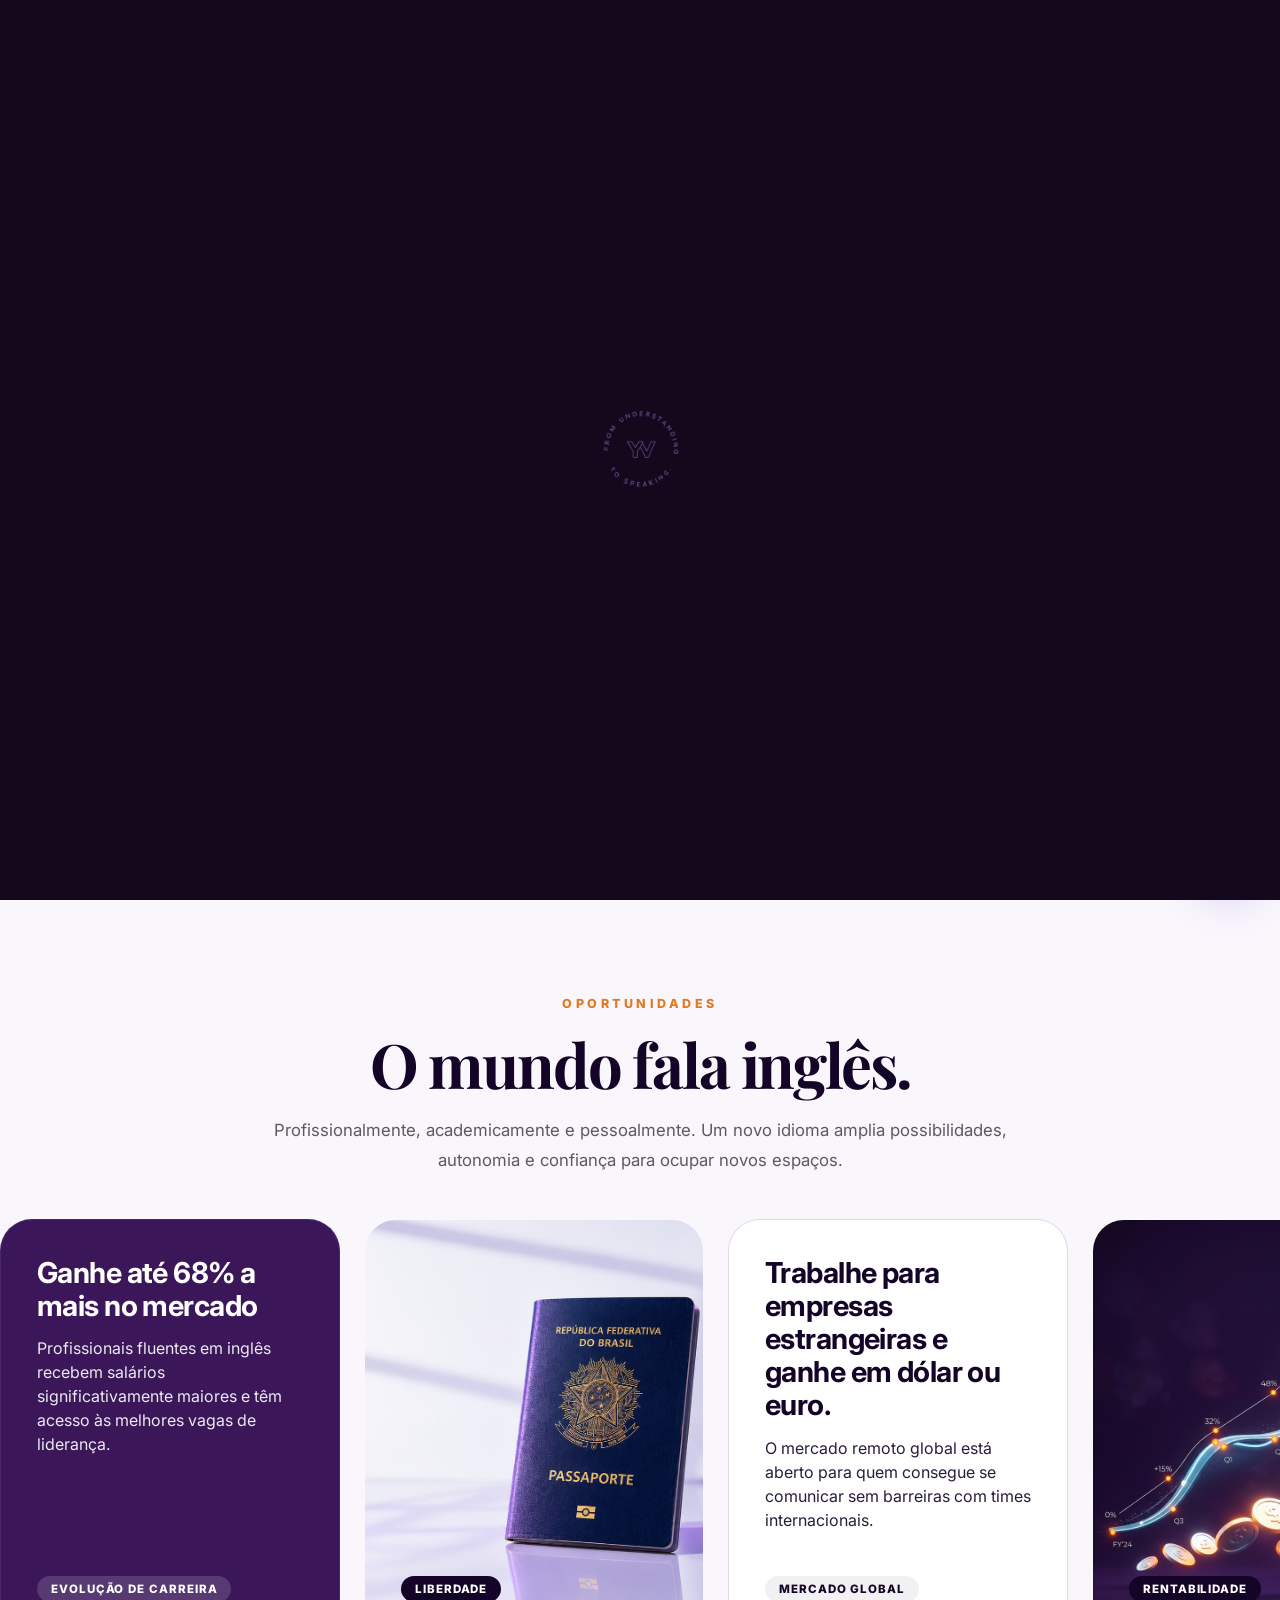
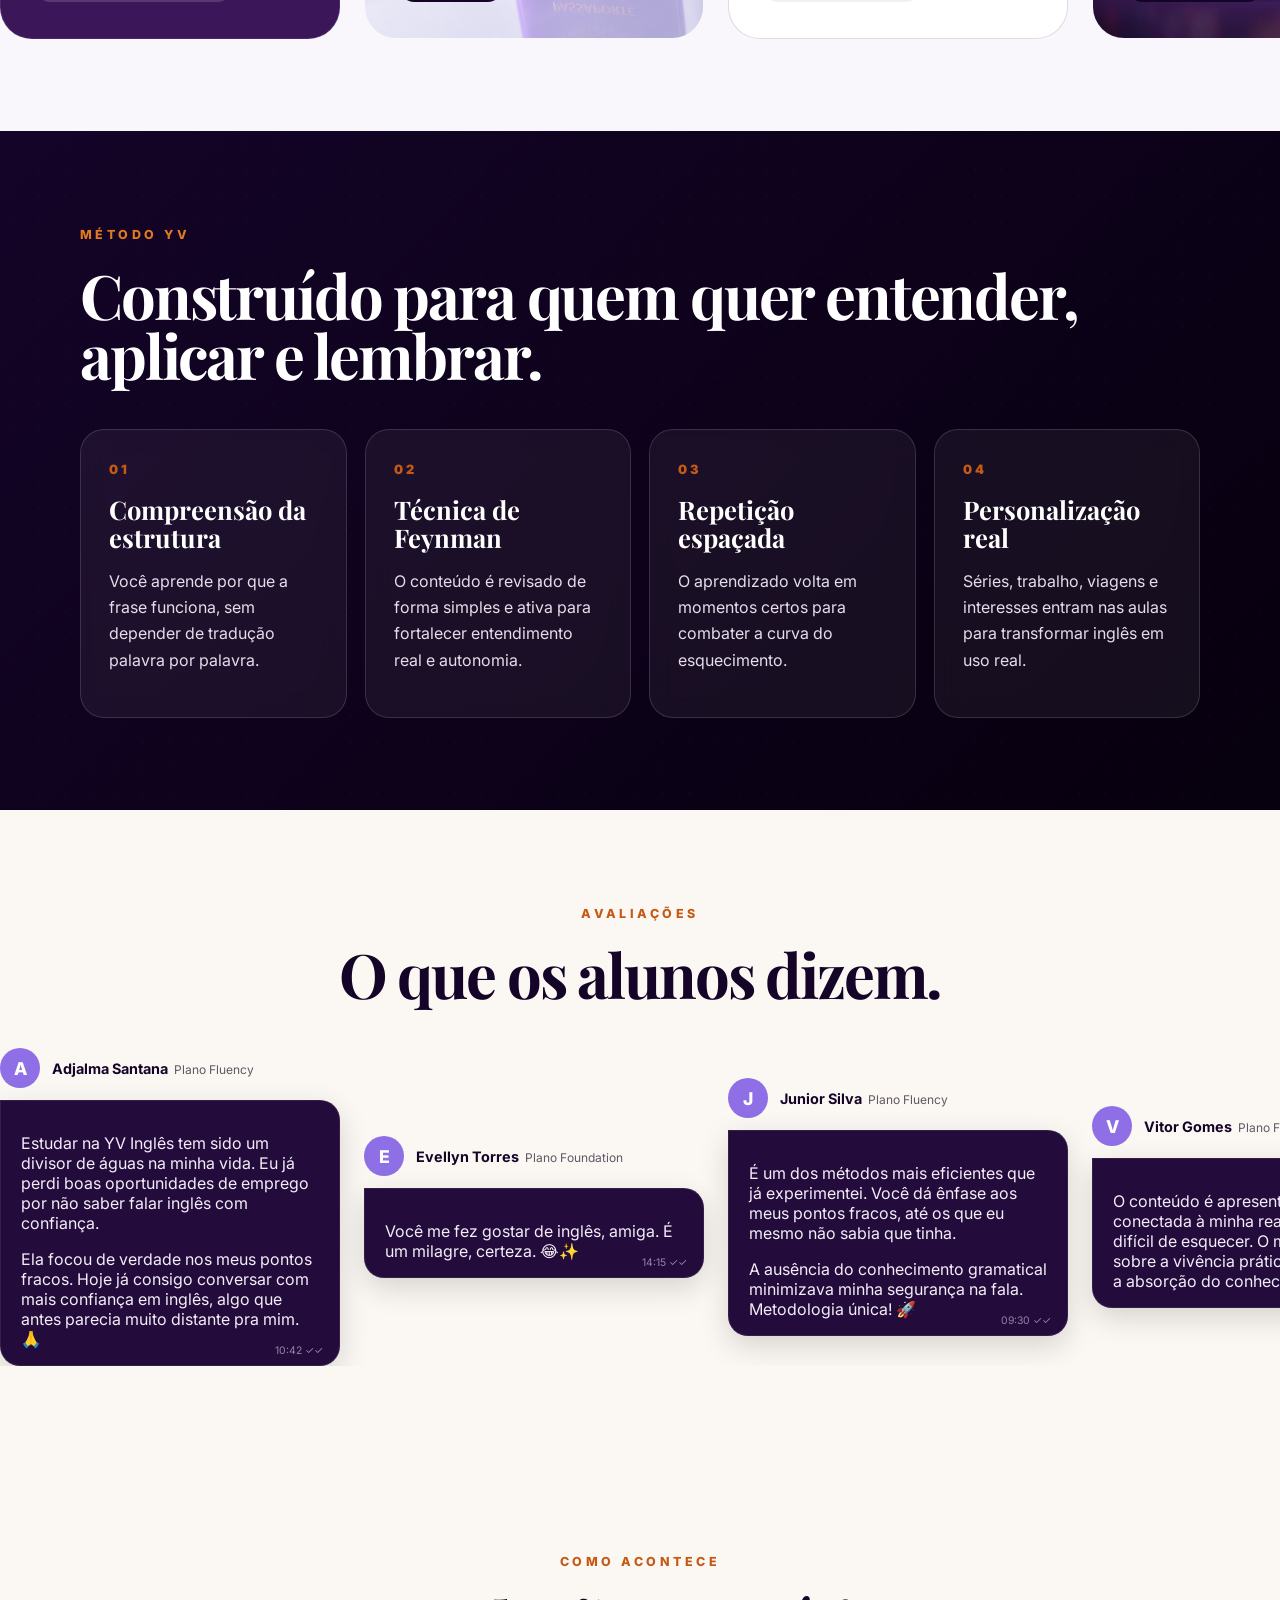
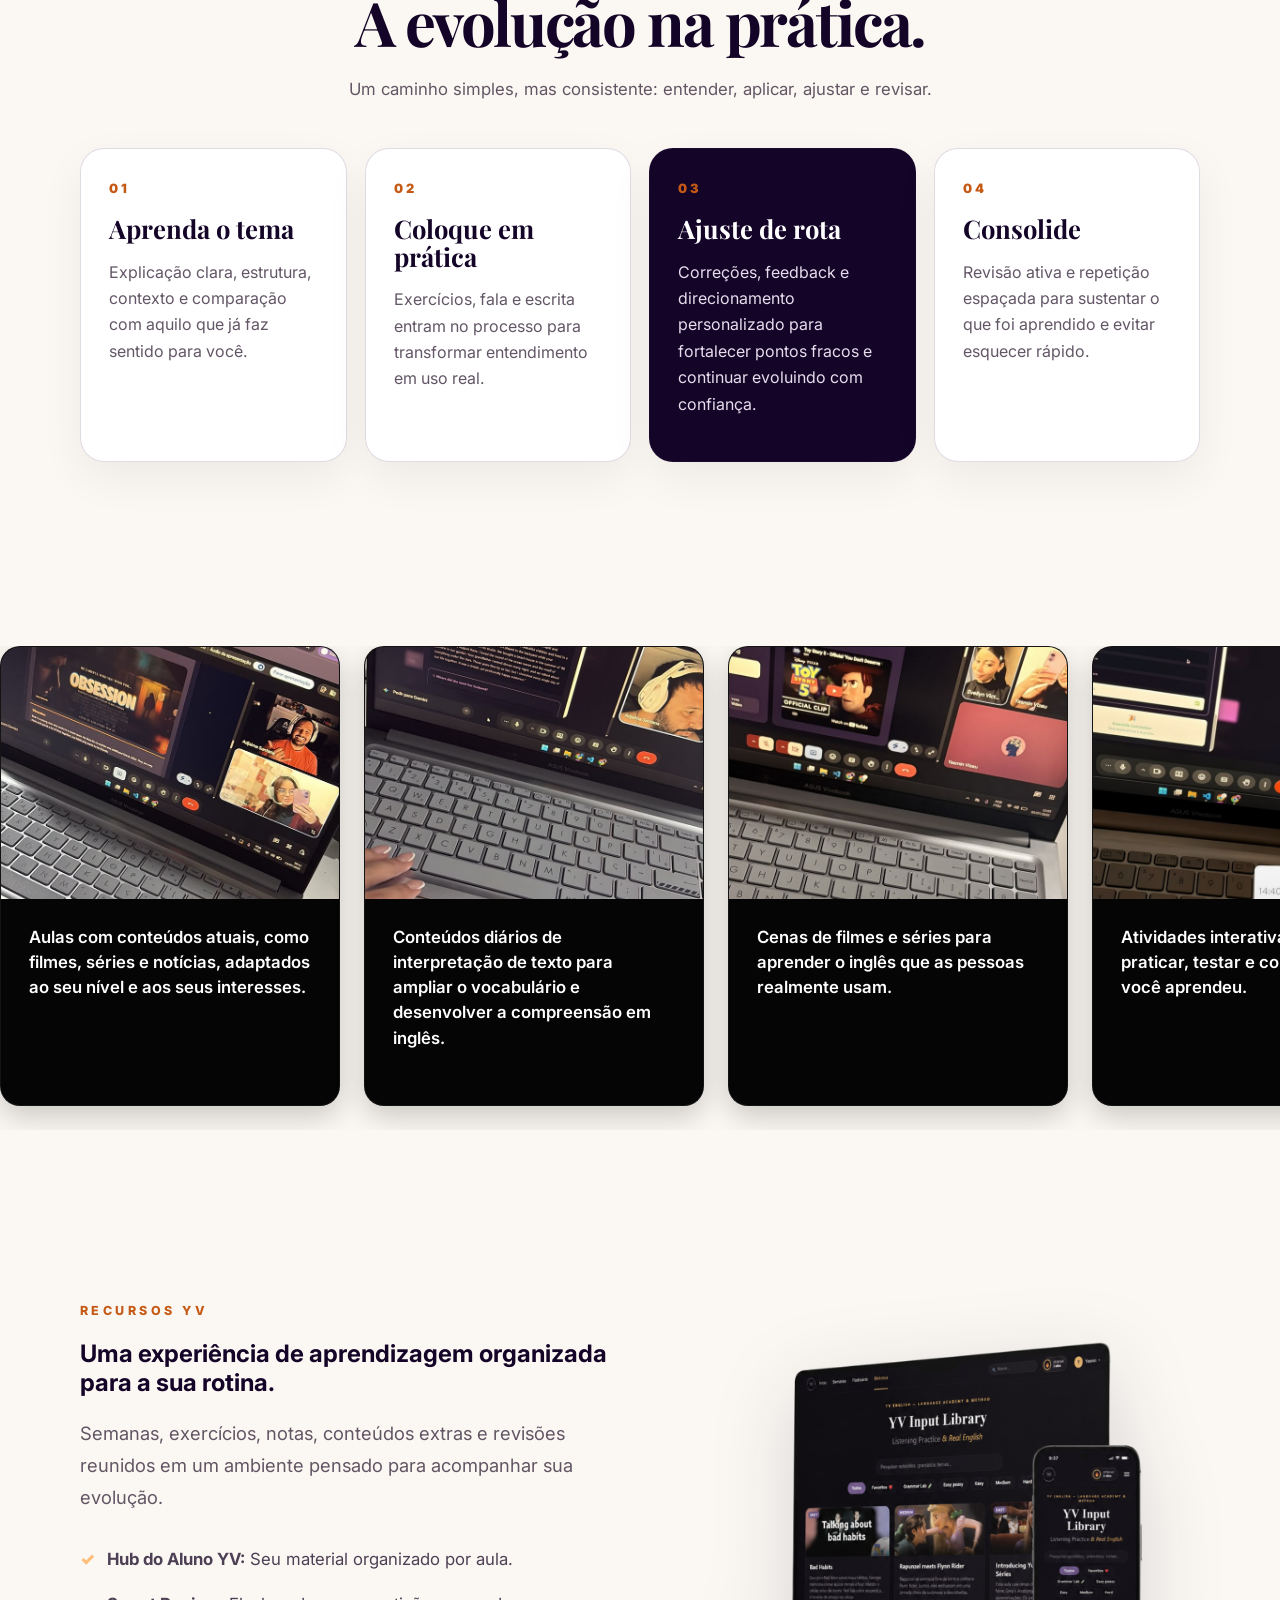
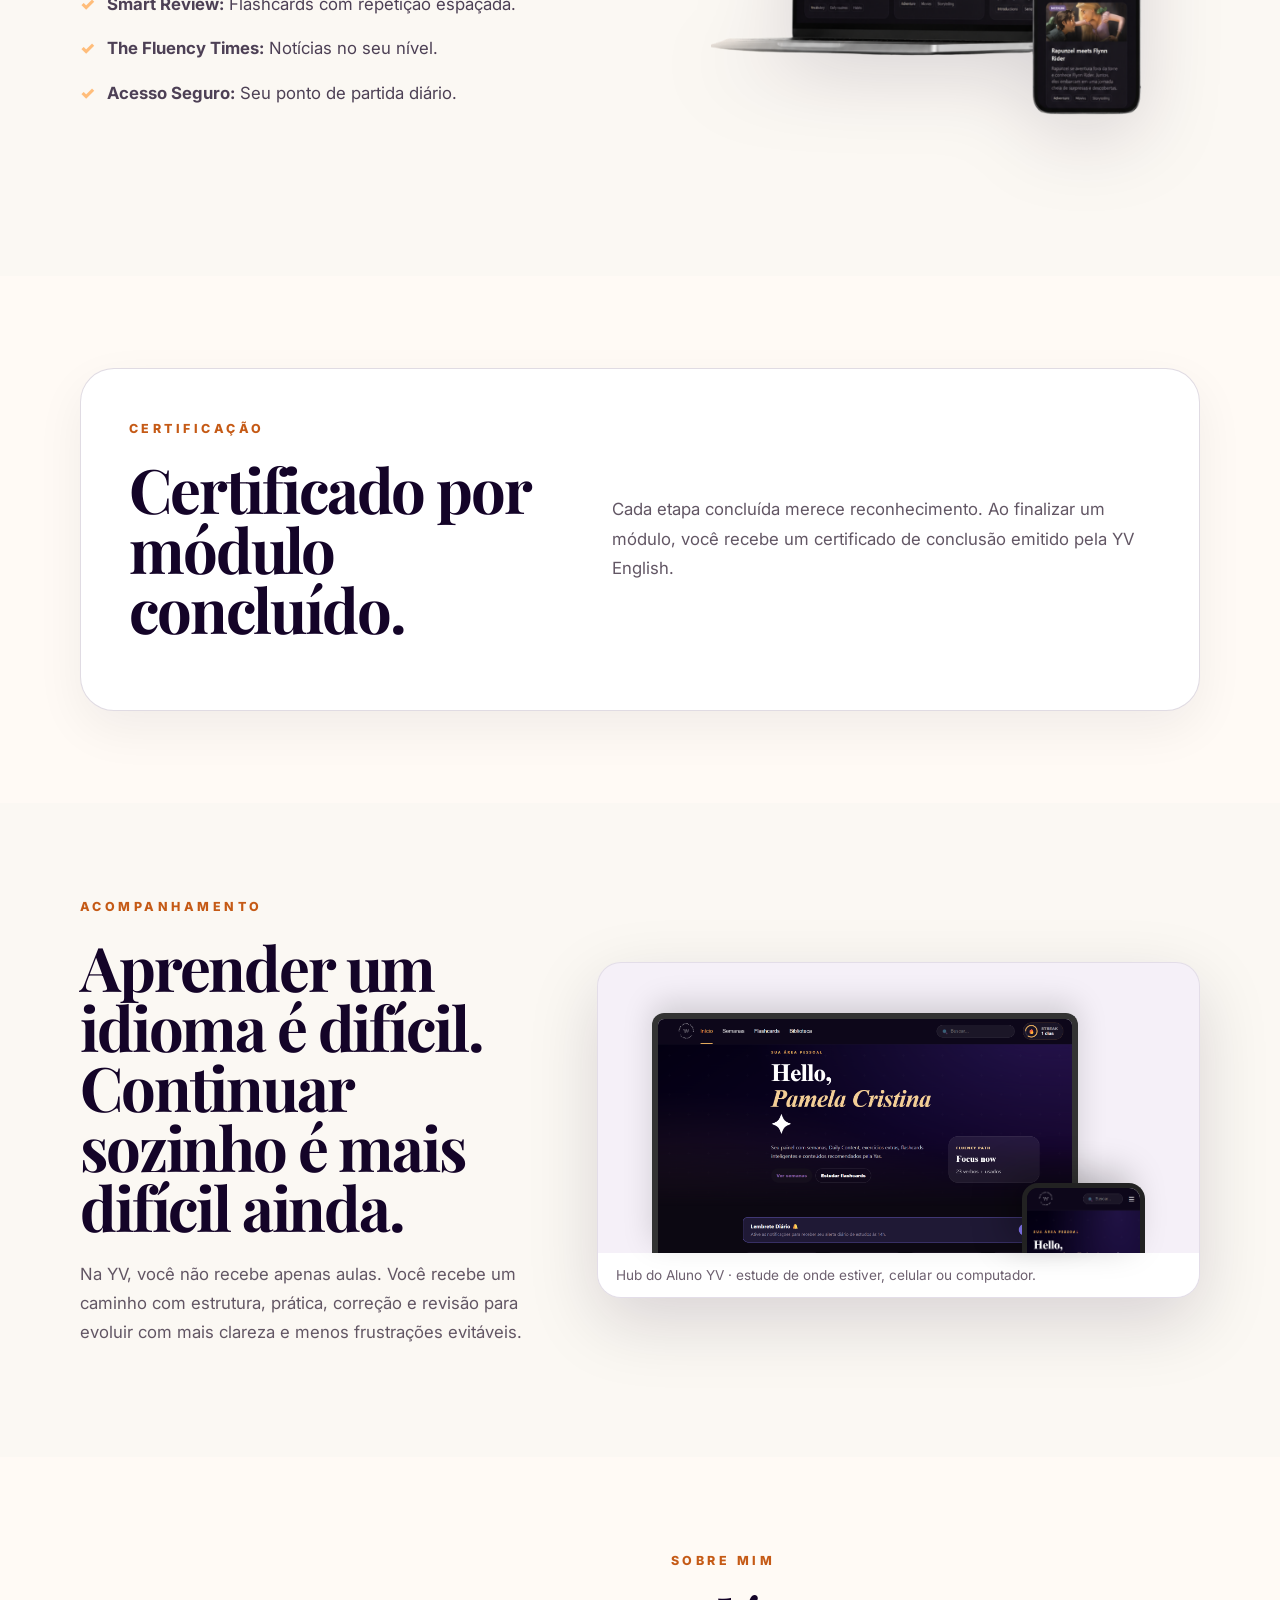
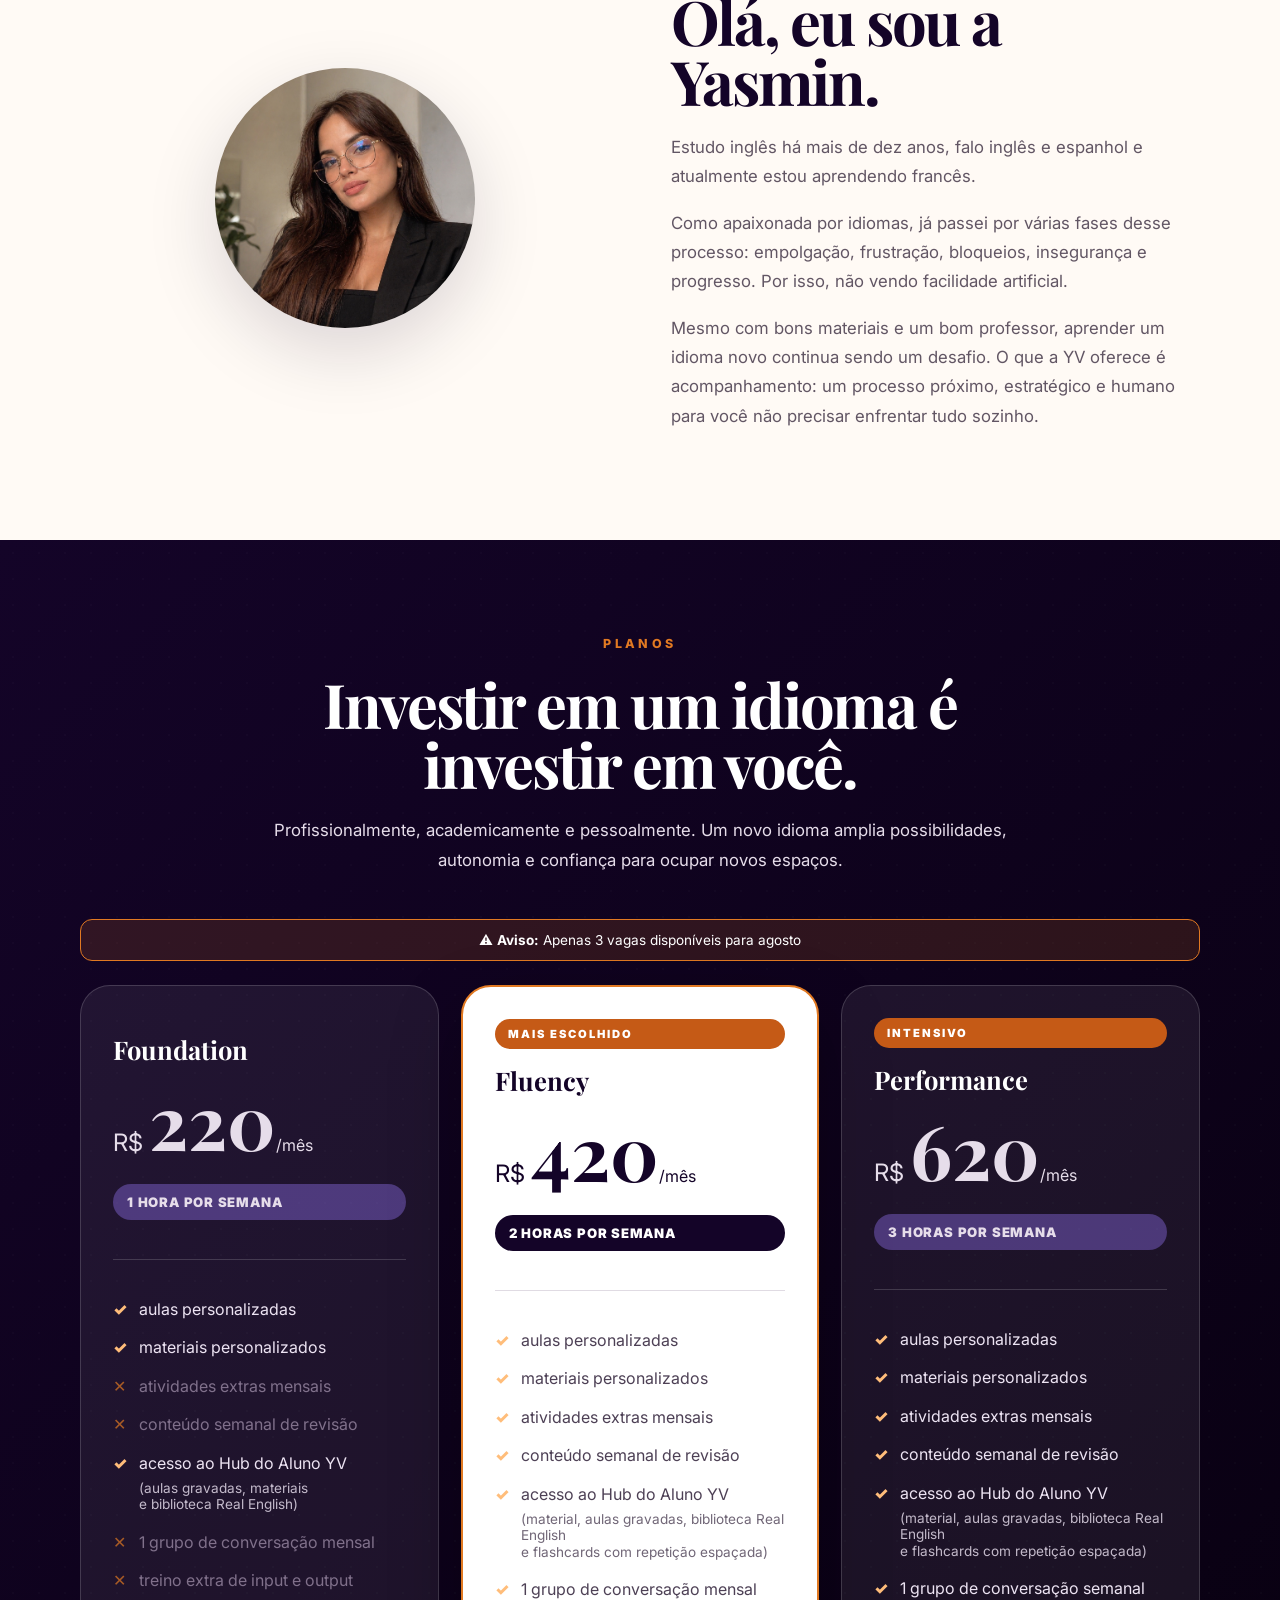
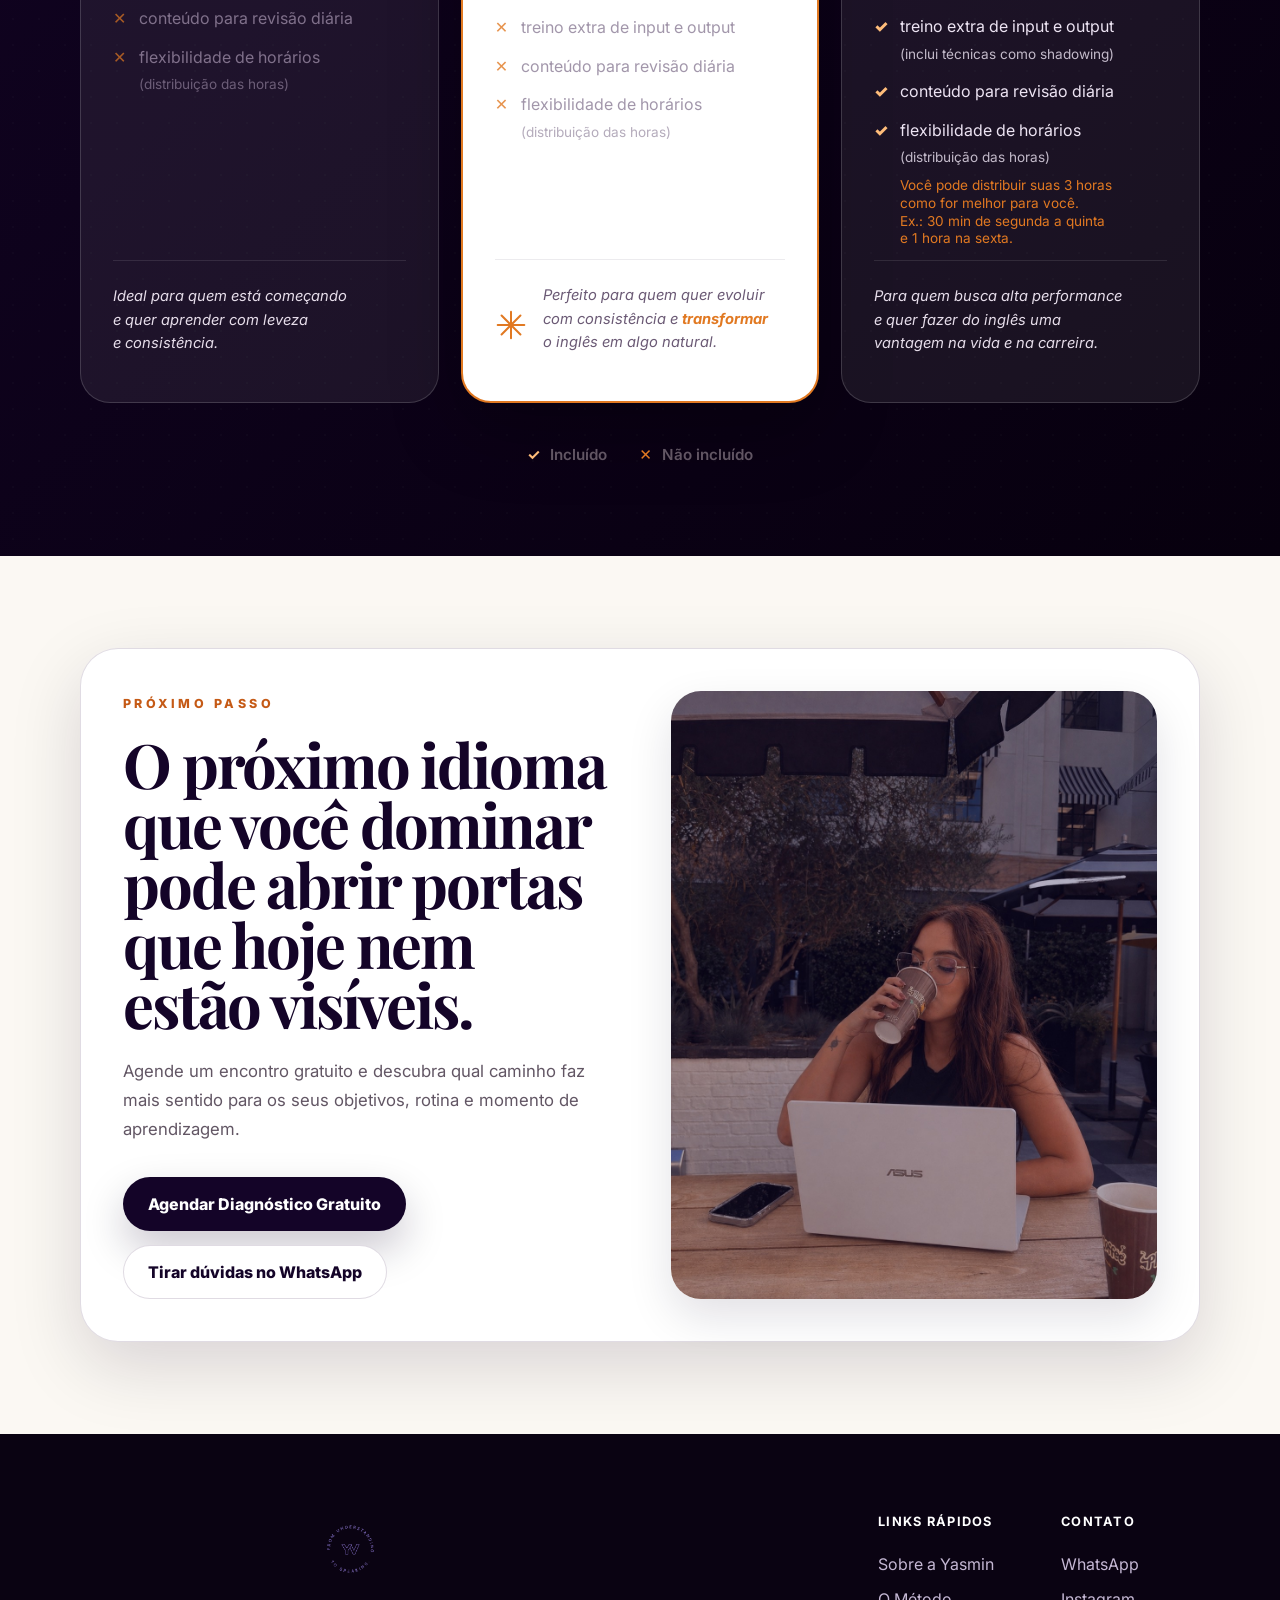
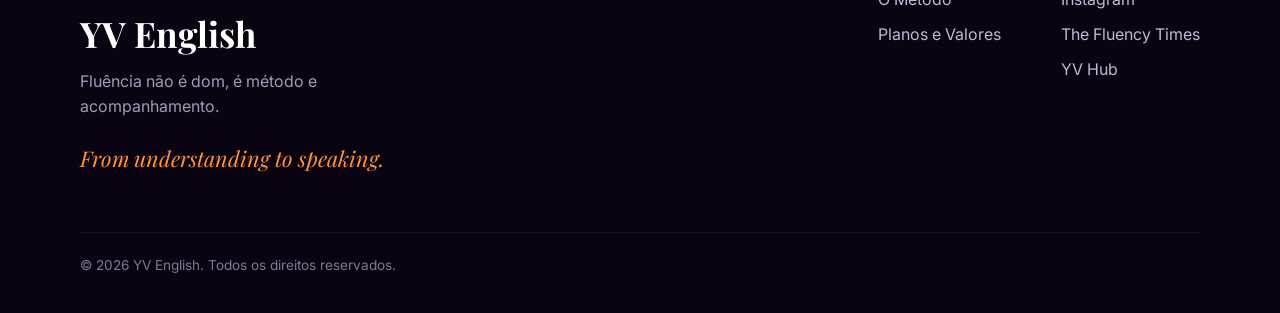
==== commit 7a883087: "build" ====
--- a/index.html
+++ b/index.html
@@ -85,14 +85,13 @@
       <div class="hero-new-content">
         <img class="hero-new-logo" src="assets/logo-circular.png" alt="YV English" />
         <h1>Para quem quer viver o mundo,<br><span>não apenas visitá-lo.</span></h1>
-        
         <ul class="hero-new-list side-by-side">
           <li><span class="bullet">•</span> Inglês sob medida para o seu objetivo</li>
           <li><span class="bullet">•</span> Acompanhamento real.</li>
           <li><span class="bullet">•</span> Aulas ao vivo.</li>
         </ul>
 
-        <div class="hero-actions left" style="margin-top: 46px;">
+        <div class="hero-actions left hero-new-actions">
           <a class="hero-new-link" href="https://yvenglish.github.io/yv_novo_aluno_form/" target="_blank" rel="noopener">Comece aqui &rarr;</a>
         </div>
       </div>
--- a/style.css
+++ b/style.css
@@ -226,20 +226,27 @@
   margin-left: clamp(20px, 6vw, 80px);
 }
 
+.hero-new-header {
+  display: flex;
+  align-items: center;
+  gap: 24px;
+  margin-bottom: 24px;
+}
+
 .hero-new-logo {
   width: 80px;
-  margin-bottom: 30px;
   border-radius: 50%;
   box-shadow: 0 10px 20px rgba(0,0,0,0.1);
+  flex-shrink: 0;
 }
 
 .hero-new h1 {
   font-family: "Playfair Display", Georgia, serif;
-  font-size: clamp(2.2rem, 5vw, 3.4rem);
+  font-size: clamp(2rem, 4.5vw, 3.2rem);
   font-weight: 700;
   line-height: 1.15;
   color: var(--purple-3);
-  margin-bottom: 24px;
+  margin: 0;
 }
 
 .hero-new h1 span {
@@ -304,26 +311,34 @@
   transform: translateX(6px);
 }
 
+.hero-new-actions {
+  margin-top: 46px;
+}
+
 @media (max-width: 920px) {
   .hero-new {
     align-items: flex-start;
-    padding-top: 110px;
+    padding-top: 75px;
     background: var(--cream);
   }
   .hero-new-bg {
     width: 100%;
     opacity: 1;
-    background-position: top center;
-    background-size: auto 130%;
+    background-position: center;
+    background-size: cover;
   }
   .hero-new-overlay {
-    background: linear-gradient(to bottom, var(--cream) 0%, var(--cream) 25%, transparent 50%);
+    background: linear-gradient(to bottom, var(--cream) 0%, var(--cream) 15%, transparent 35%);
   }
   .hero-new h1 {
     font-size: 2.1rem;
   }
   .hero-new-logo {
-    width: 65px;
+    width: 60px;
+  }
+  .hero-new-header {
+    gap: 16px;
+    margin-bottom: 20px;
   }
   .hero-new-list {
     display: none !important;
@@ -331,5 +346,8 @@
   .hero-new-content {
     margin-left: 0;
   }
+  .hero-new-actions {
+    margin-top: 15px !important;
+  }
 }
 .wp-info span { margin-left: 6px !important; }
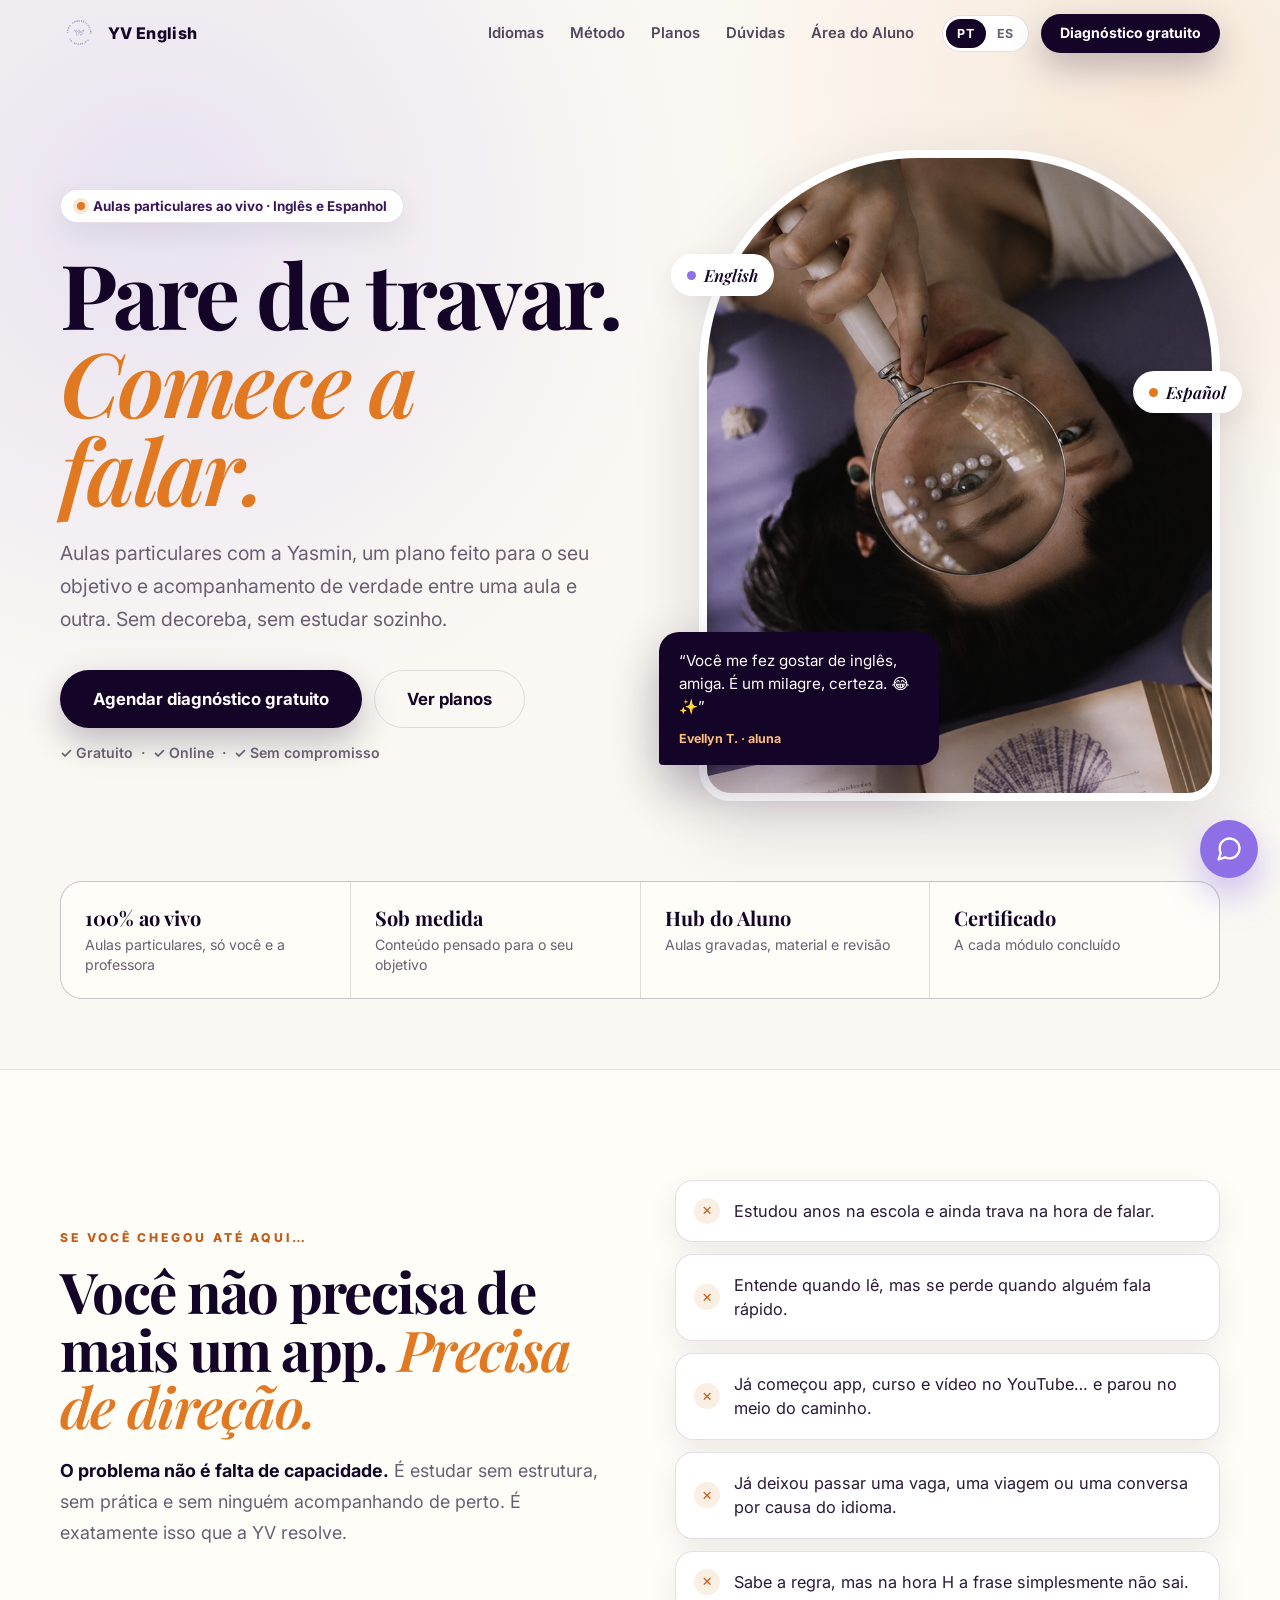
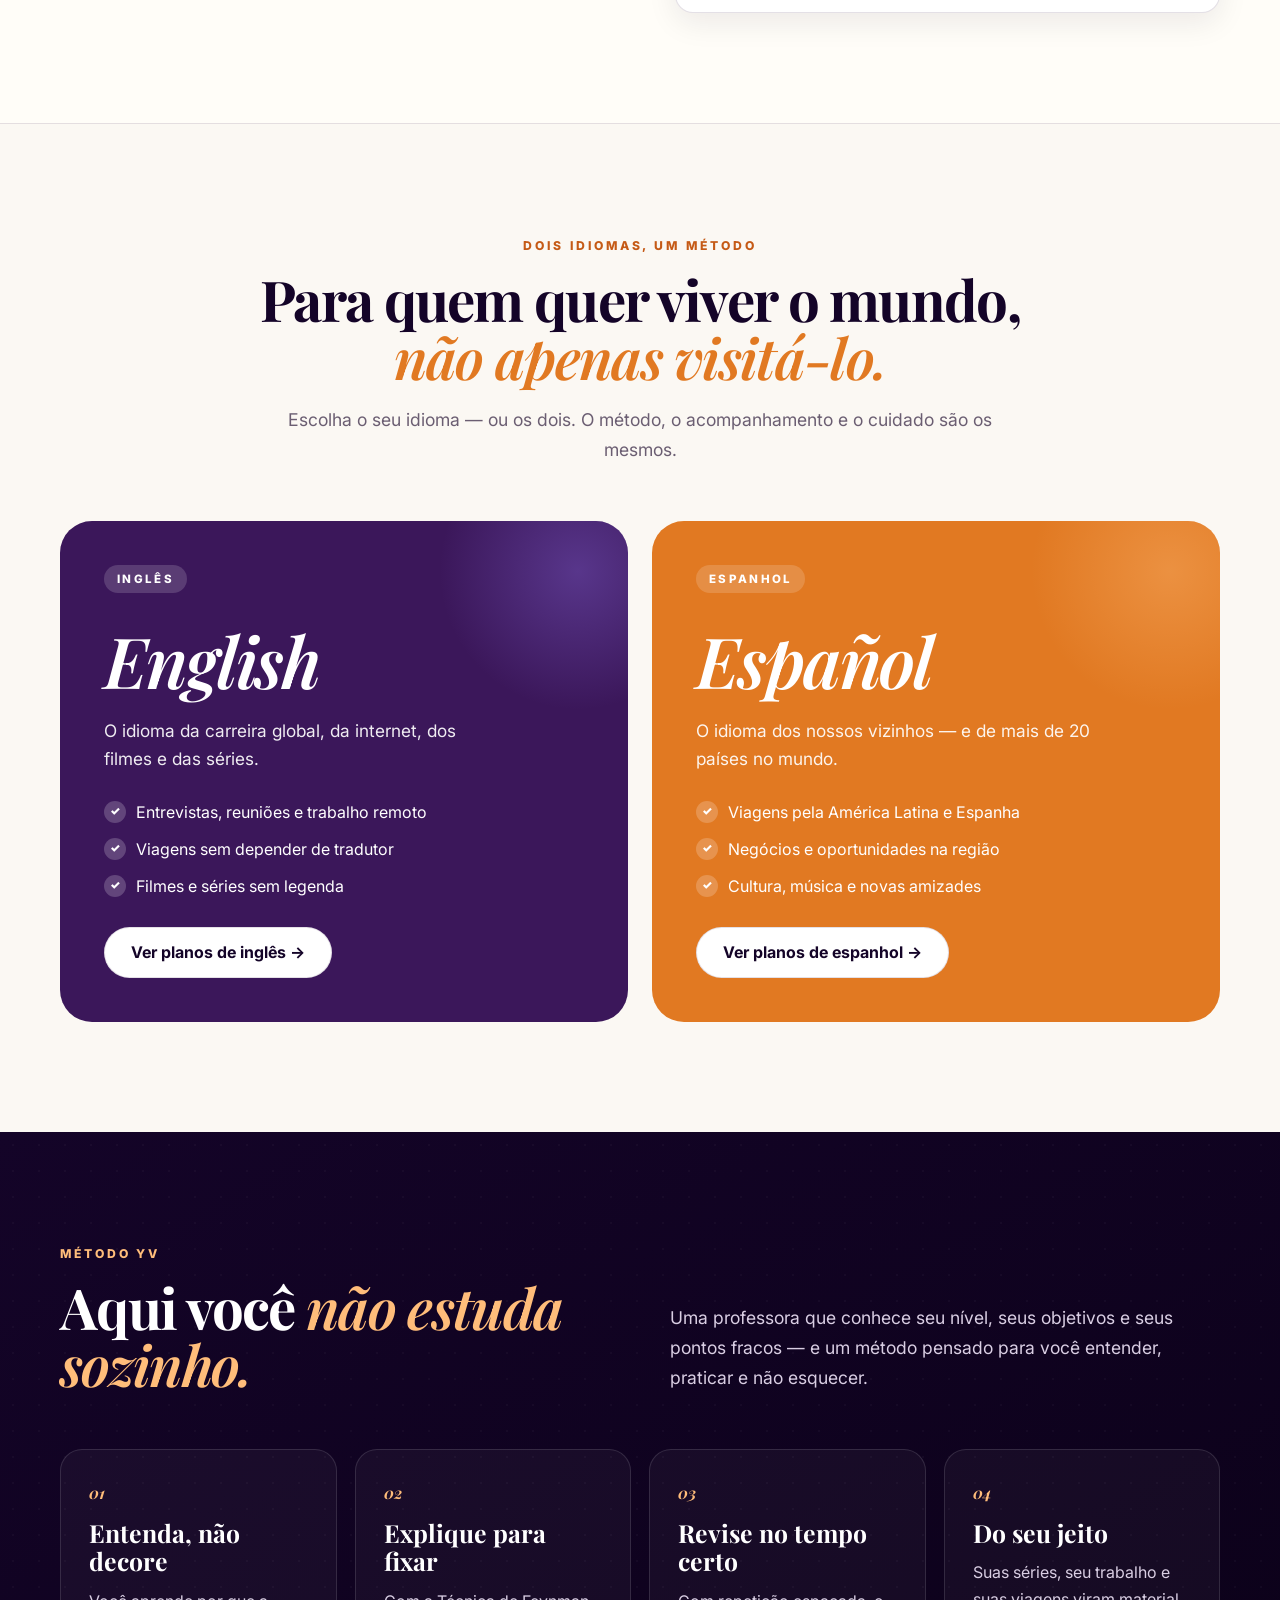
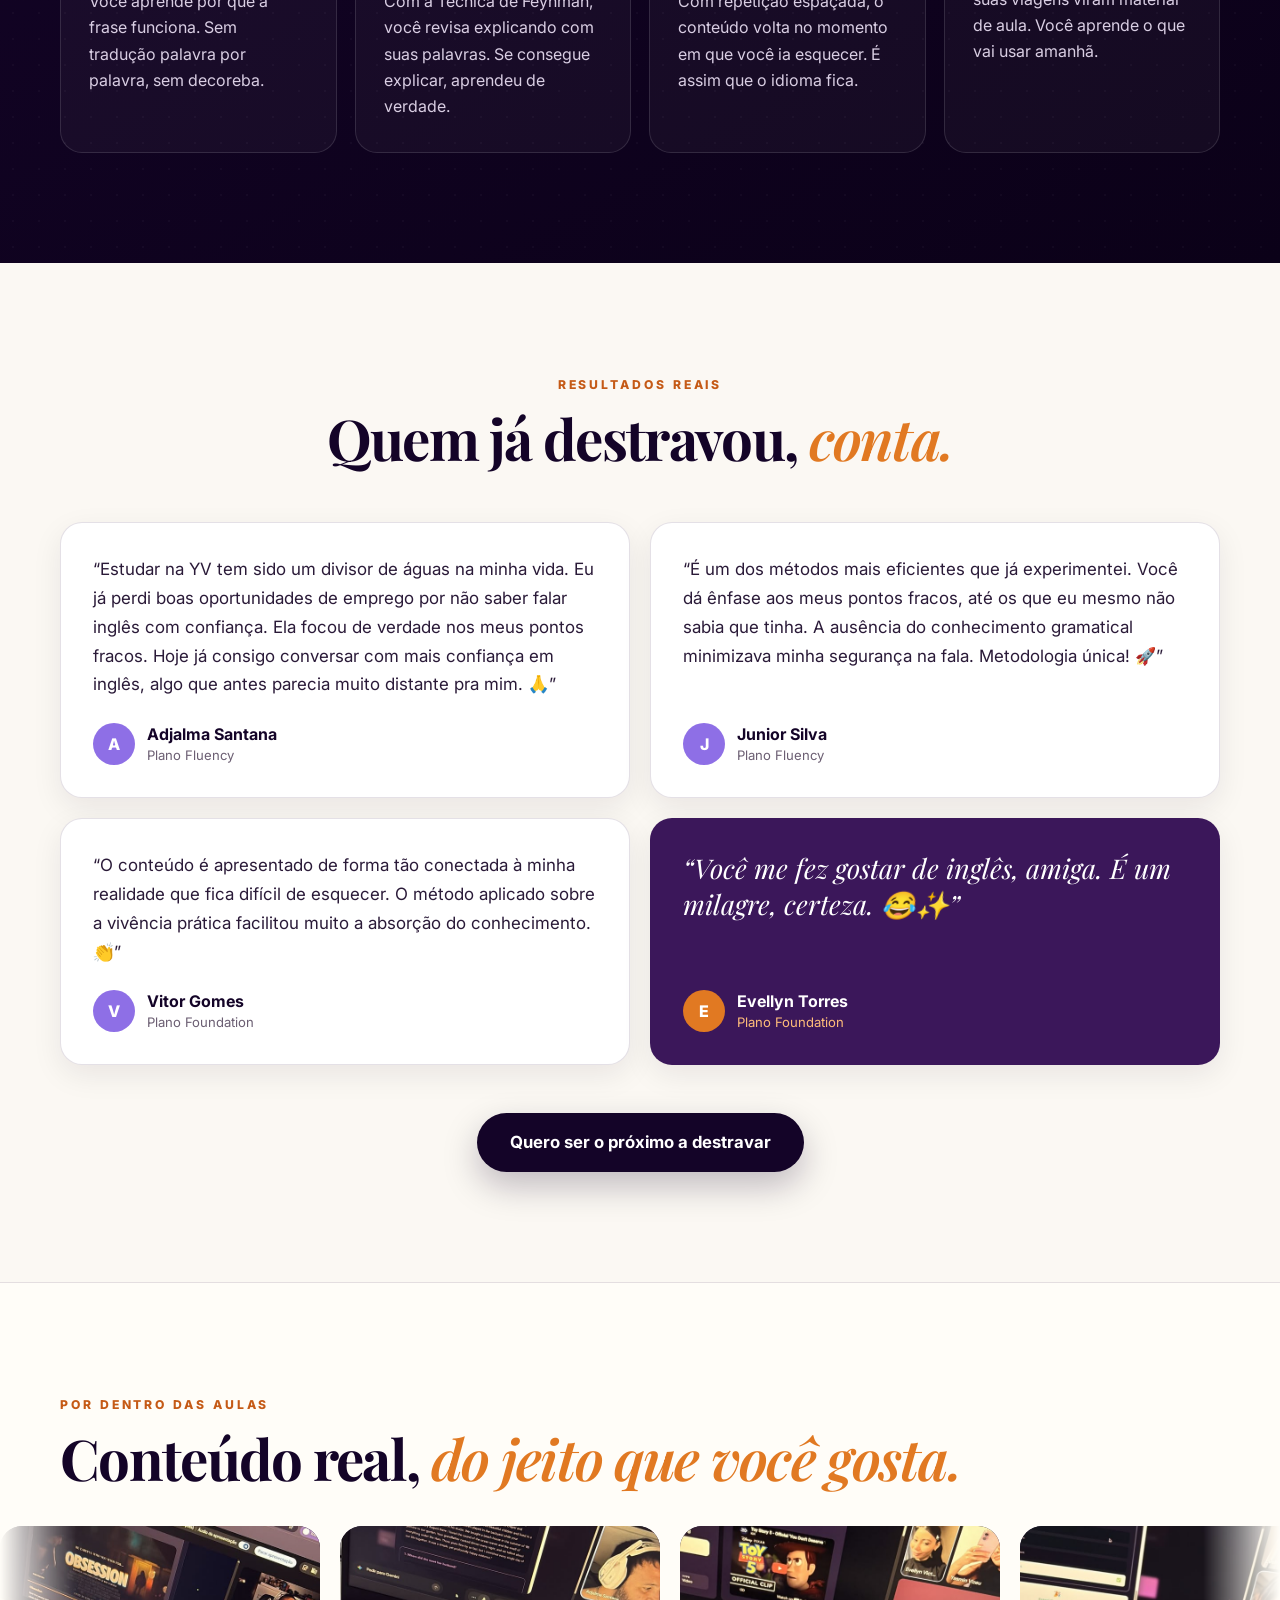
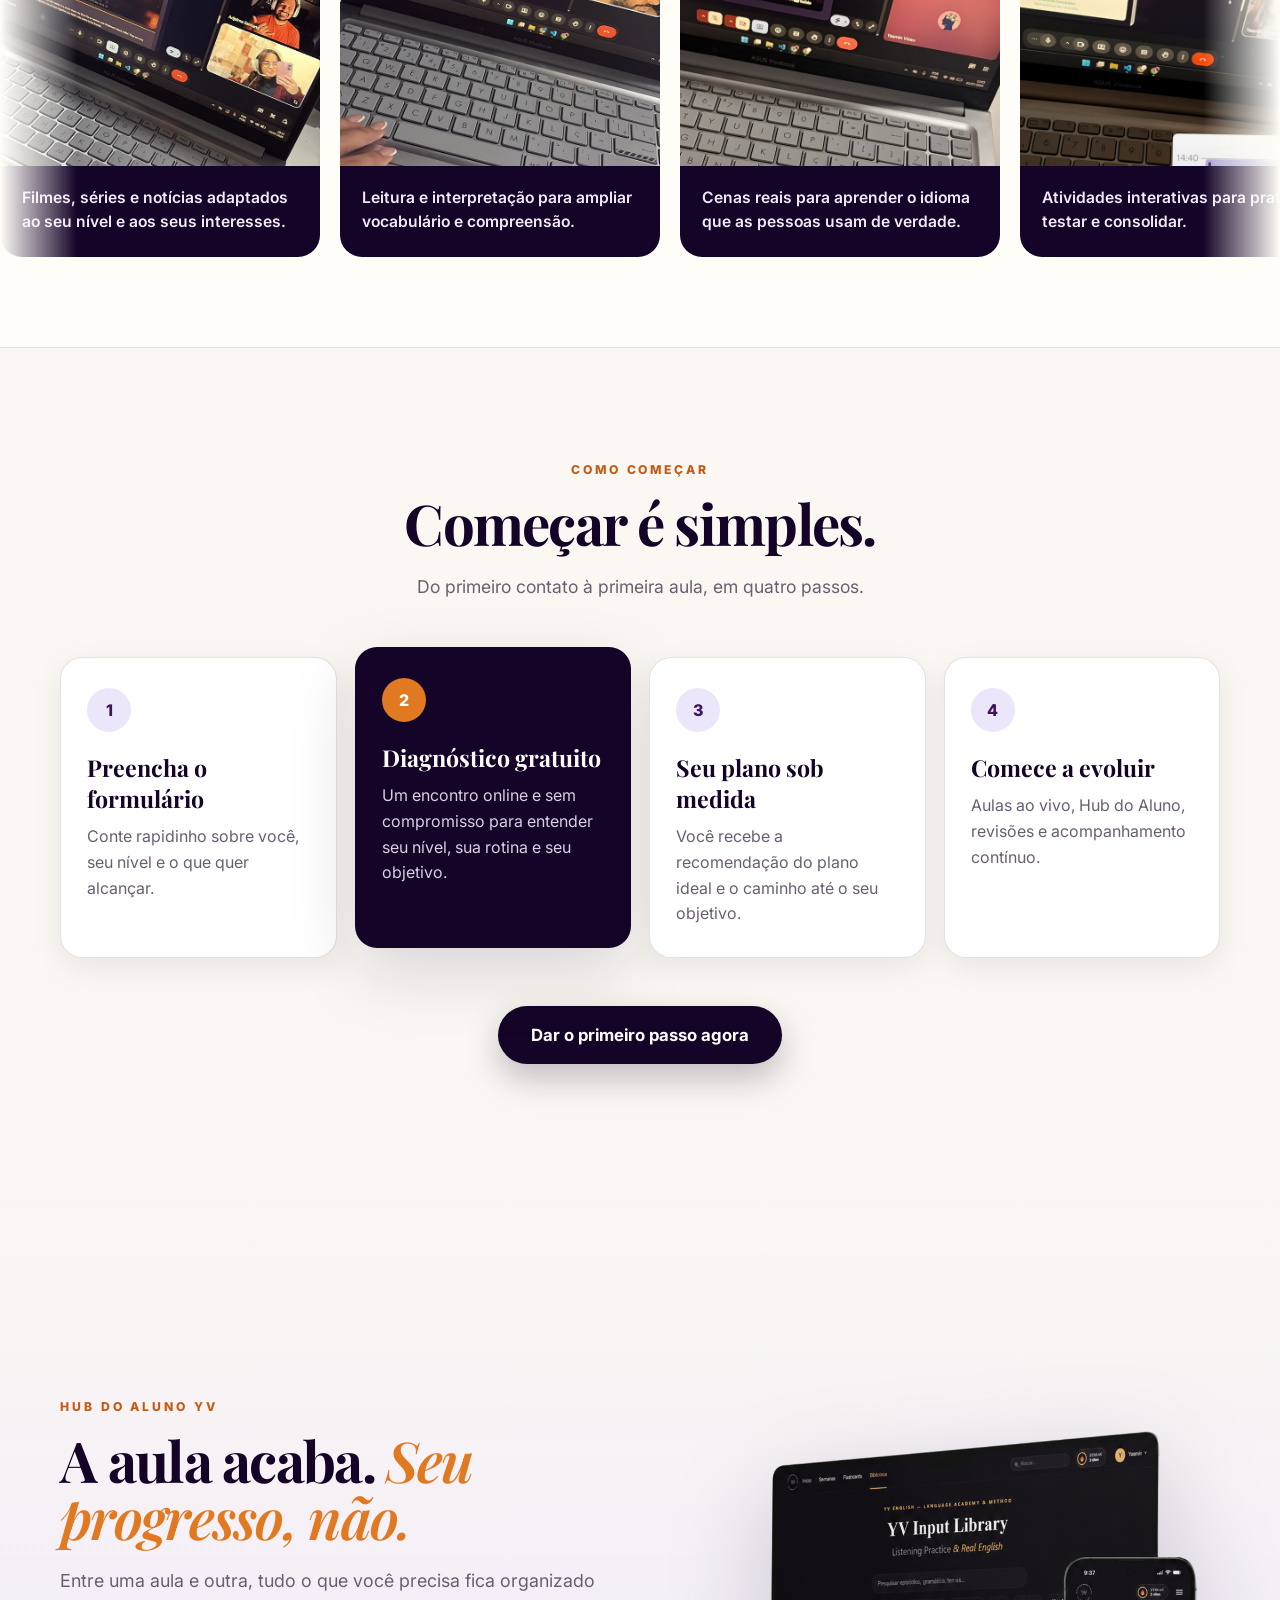
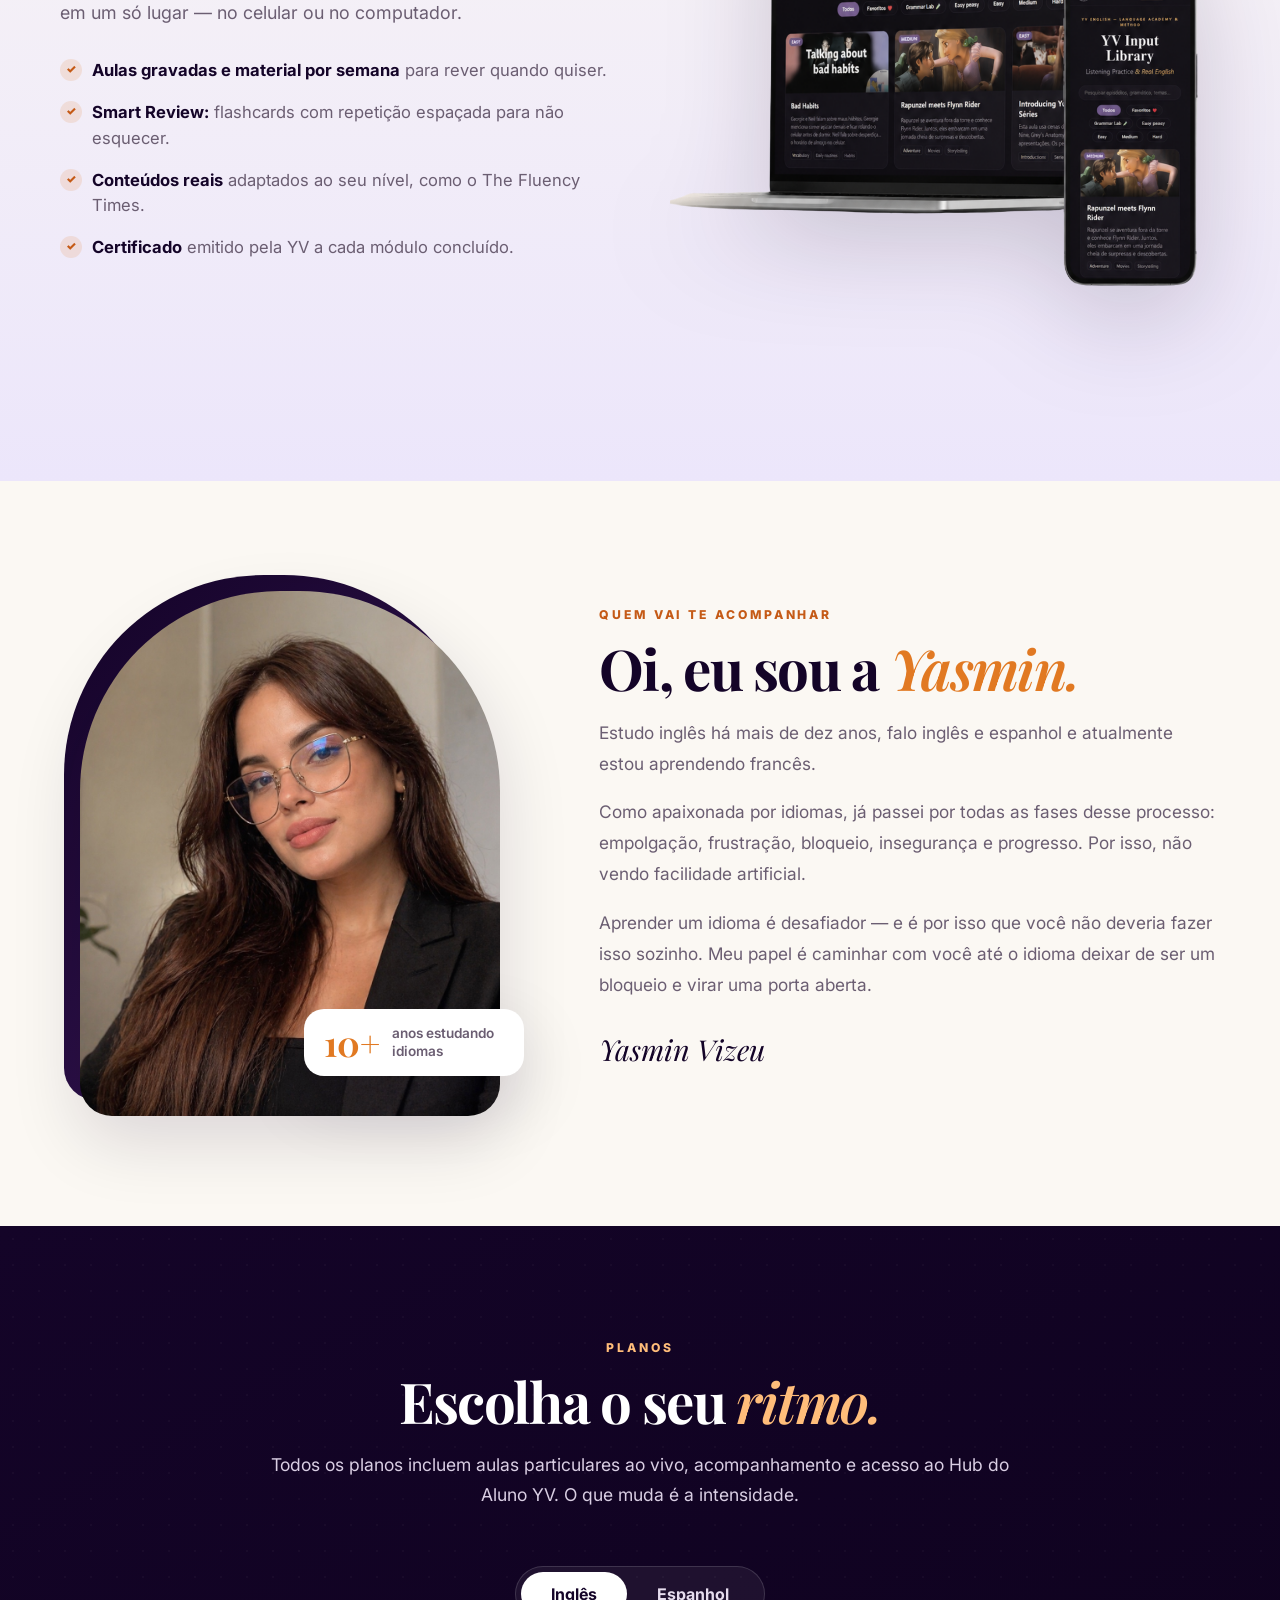
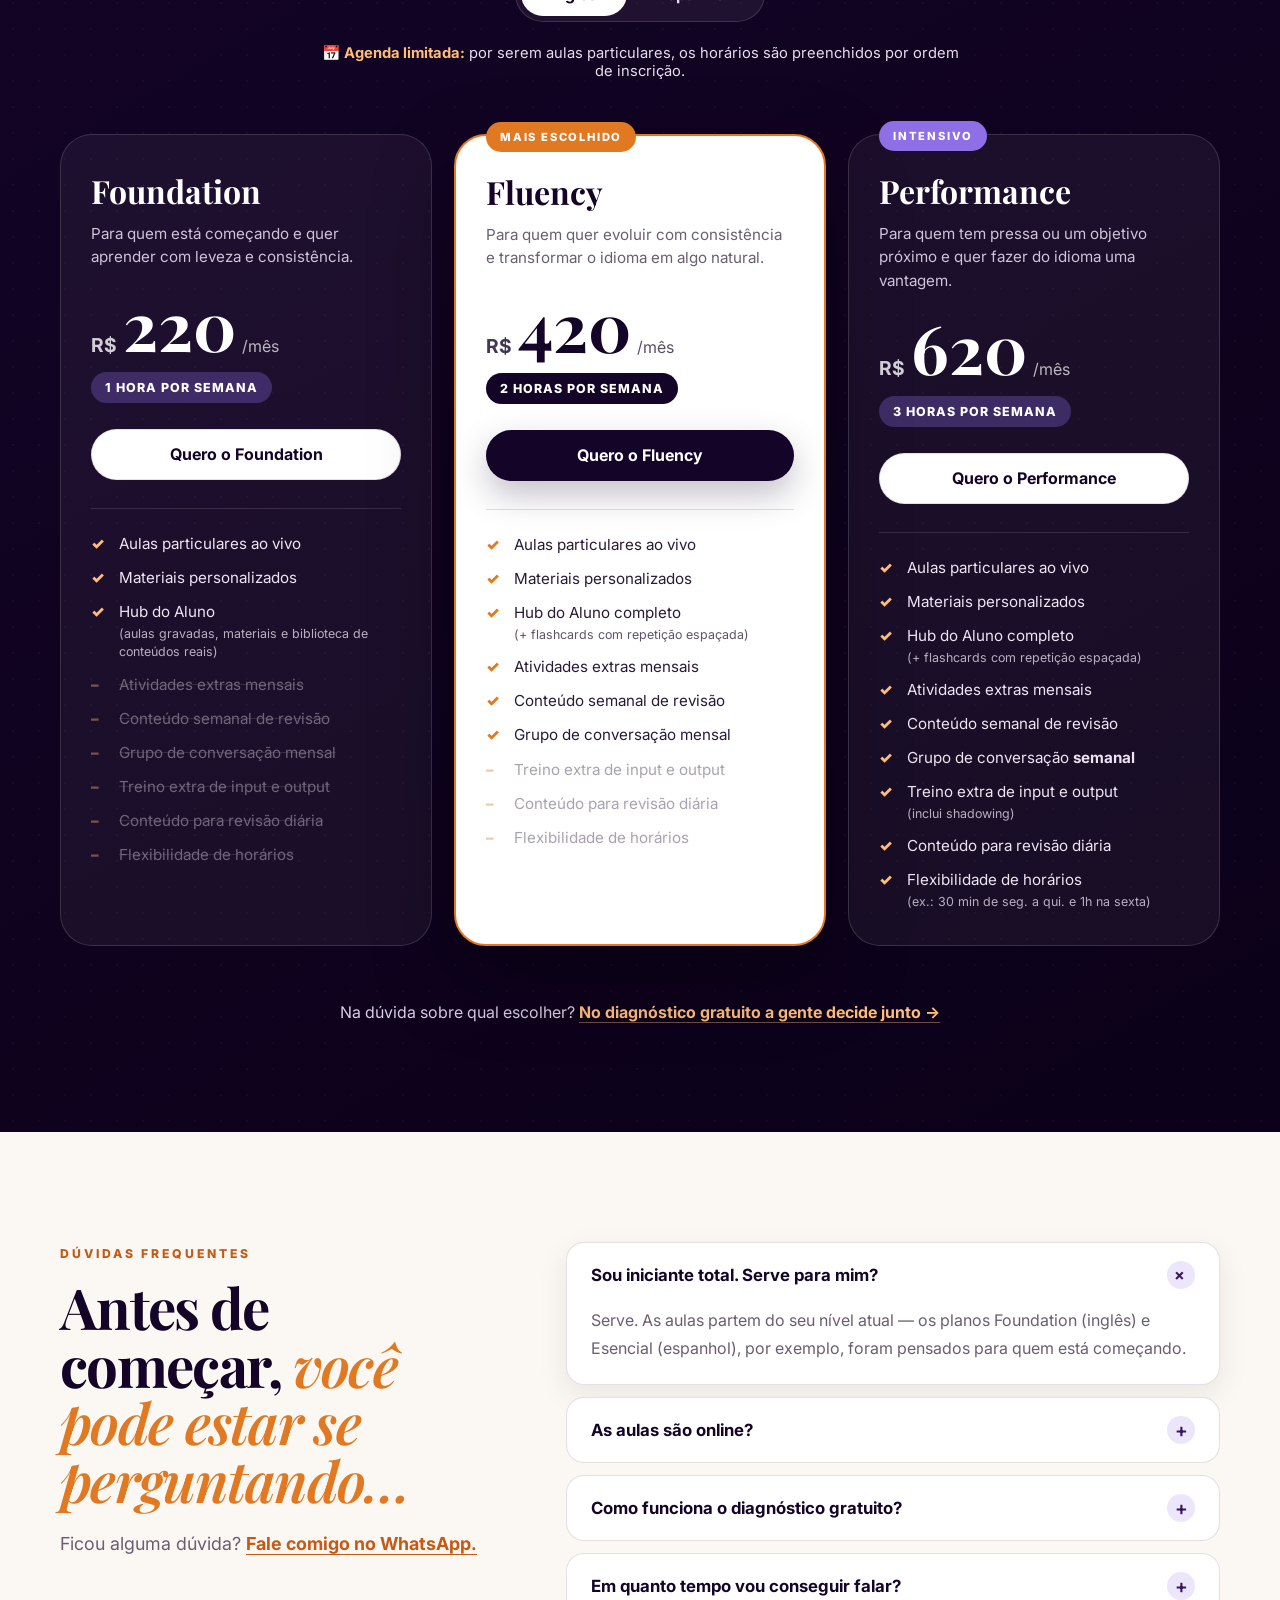
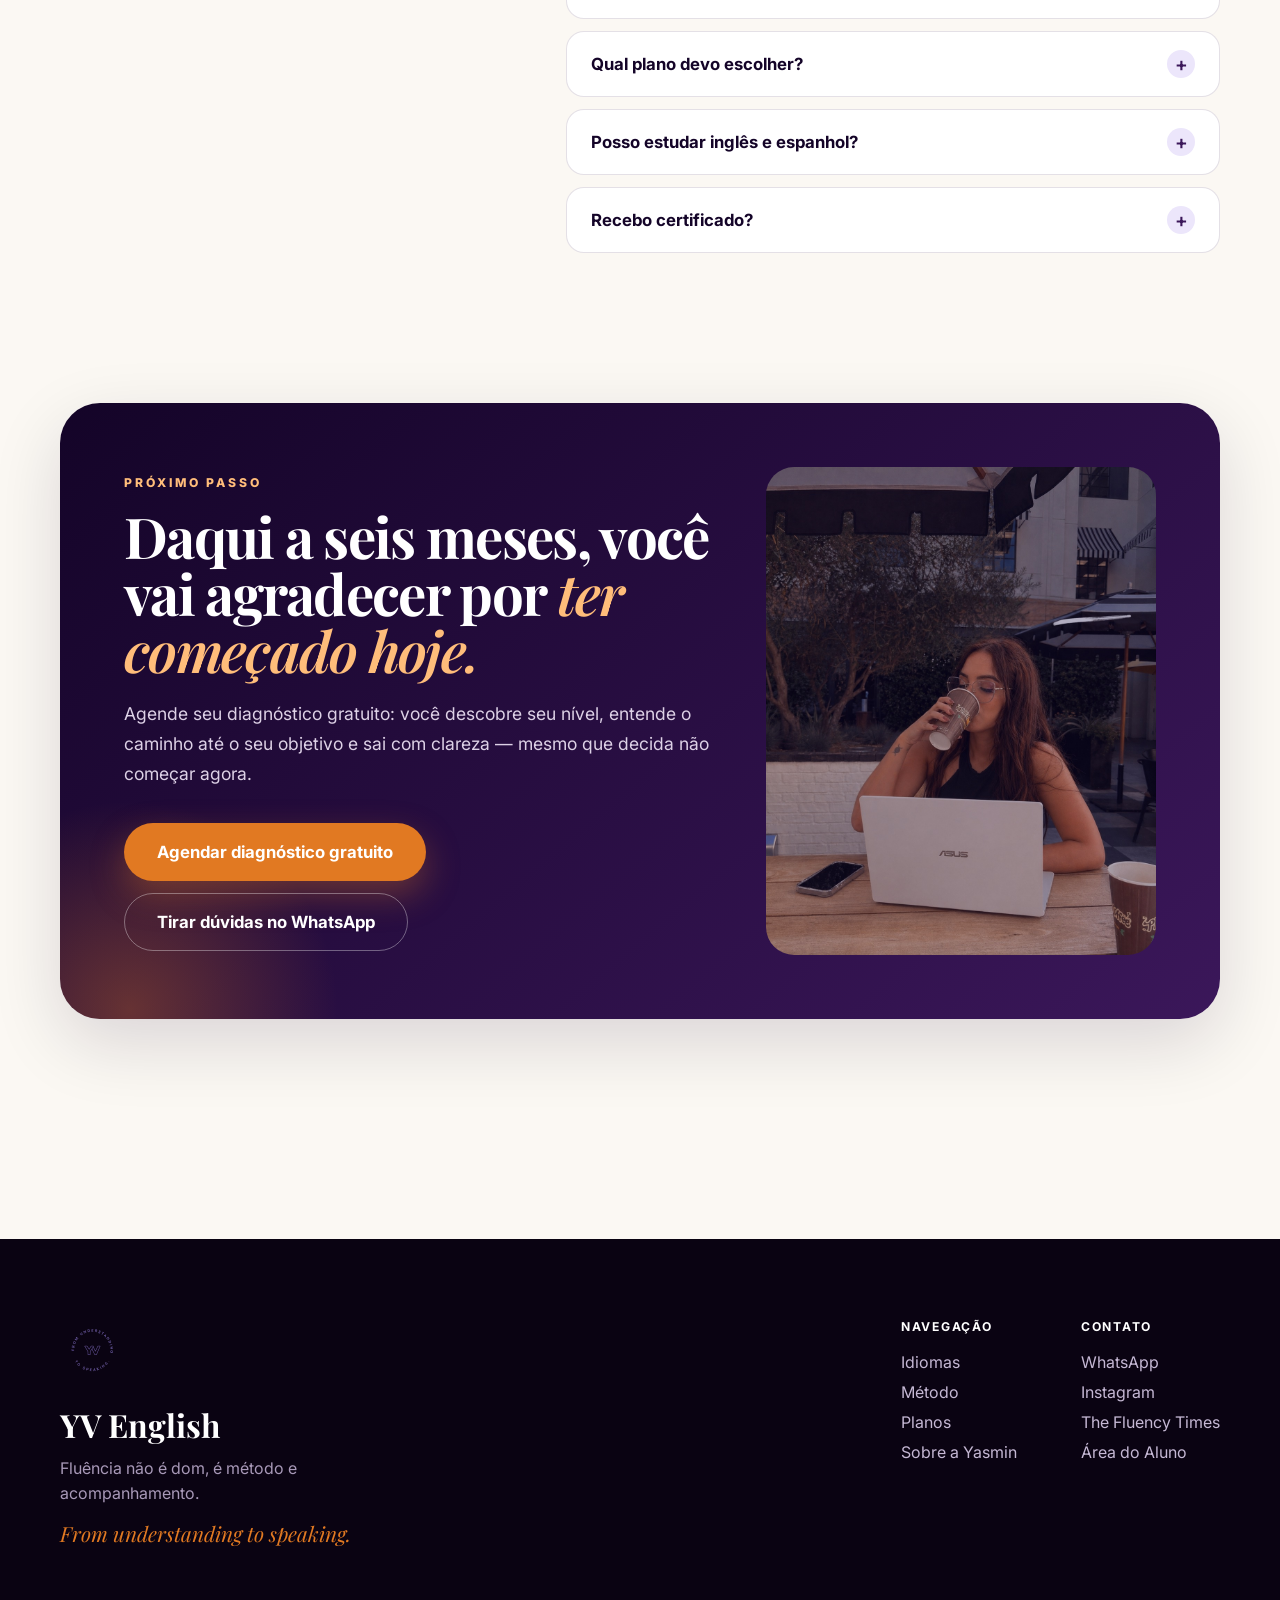
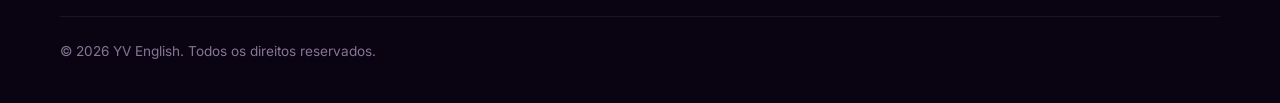
==== commit fabd25d2: "Redesenha o site com foco em conversão e adiciona espanhol - Nova copy de vendas: hero com promessa " ====
--- a/index.html
+++ b/index.html
@@ -3,505 +3,564 @@
 <head>
   <meta charset="UTF-8" />
   <meta name="viewport" content="width=device-width, initial-scale=1.0" />
-  <title>YV English | Aulas de Inglês Personalizadas & Mentoria</title>
-  <meta name="description" content="Domine o inglês com a YV English. Aulas personalizadas com Yasmin Vizeu, método exclusivo com Flashcards, e Hub do Aluno para você falar com confiança." />
-  <meta name="keywords" content="curso de inglês online, aulas de inglês personalizadas, YV English, Yasmin Vizeu, aprender inglês, fluência em inglês, the fluency times" />
+  <title>YV English | Aulas Particulares de Inglês e Espanhol</title>
+  <meta name="description" content="Aulas particulares de inglês e espanhol, ao vivo e online, com plano feito para o seu objetivo e acompanhamento real. Agende seu diagnóstico gratuito." />
+  <meta name="keywords" content="aulas particulares de inglês, aulas particulares de espanhol, aulas de inglês online, aulas de espanhol online, professora de inglês, professora de espanhol, YV English, fluência em inglês, fluência em espanhol" />
   <meta name="robots" content="index, follow" />
   <link rel="canonical" href="https://yvenglish.com/" />
-  
+
   <meta property="og:type" content="website" />
   <meta property="og:url" content="https://yvenglish.com/" />
-  <meta property="og:title" content="YV English | Aulas de Inglês Personalizadas" />
-  <meta property="og:description" content="Aprenda inglês com propósito. Aulas personalizadas, método estruturado e acompanhamento contínuo no Hub do Aluno." />
+  <meta property="og:title" content="YV English | Aulas Particulares de Inglês e Espanhol" />
+  <meta property="og:description" content="Pare de travar. Comece a falar. Aulas particulares ao vivo, plano sob medida e acompanhamento real." />
   <meta property="og:image" content="https://yvenglish.com/assets/logo-circular.png" />
   <meta property="og:site_name" content="YV English" />
-  
+
   <meta name="twitter:card" content="summary_large_image" />
-  <meta name="twitter:title" content="YV English | Language Academy" />
-  <meta name="twitter:description" content="Chega de tentar estudar sozinho. Aulas de inglês sob medida para a sua rotina." />
+  <meta name="twitter:title" content="YV English | Aulas Particulares de Inglês e Espanhol" />
+  <meta name="twitter:description" content="Chega de estudar sozinho. Aulas particulares de inglês e espanhol sob medida para a sua rotina." />
   <meta name="twitter:image" content="https://yvenglish.com/assets/logo-circular.png" />
 
-  <meta name="theme-color" content="#16042d" />
-
-  <!-- Marcação de Dados Estruturados (Schema.org) para turbinar o SEO -->
+  <meta name="theme-color" content="#140428" />
+
   <script type="application/ld+json">
   {
     "@context": "https://schema.org",
-    "@type": "EducationalOrganization",
-    "name": "YV English",
-    "url": "https://yvenglish.com/",
-    "logo": "https://yvenglish.com/assets/logo-circular.png",
-    "description": "Language Academy & Method. Aulas personalizadas de inglês, revisões ativas e acompanhamento contínuo.",
-    "founder": {
-      "@type": "Person",
-      "name": "Yasmin Vizeu"
-    },
-    "sameAs": [
-      "https://instagram.com/yvenglish"
+    "@graph": [
+      {
+        "@type": "EducationalOrganization",
+        "name": "YV English",
+        "url": "https://yvenglish.com/",
+        "logo": "https://yvenglish.com/assets/logo-circular.png",
+        "description": "Aulas particulares de inglês e espanhol, ao vivo e online, com método próprio e acompanhamento contínuo.",
+        "founder": { "@type": "Person", "name": "Yasmin Vizeu" },
+        "sameAs": ["https://instagram.com/yvenglish"]
+      },
+      {
+        "@type": "Service",
+        "serviceType": "Aulas Particulares de Inglês",
+        "provider": { "@type": "EducationalOrganization", "name": "YV English" },
+        "areaServed": "BR",
+        "availableLanguage": ["Portuguese", "Spanish"]
+      },
+      {
+        "@type": "Service",
+        "serviceType": "Aulas Particulares de Espanhol",
+        "provider": { "@type": "EducationalOrganization", "name": "YV English" },
+        "areaServed": "BR",
+        "availableLanguage": ["Portuguese", "Spanish"]
+      }
     ]
   }
   </script>
   <link rel="preconnect" href="https://fonts.googleapis.com">
   <link rel="preconnect" href="https://fonts.gstatic.com" crossorigin>
-  <link href="https://fonts.googleapis.com/css2?family=Inter:wght@400;500;600;700;800&family=Playfair+Display:wght@500;600;700;800&display=swap" rel="stylesheet">
-  <link rel="stylesheet" href="style.css?v=3" />
+  <link href="https://fonts.googleapis.com/css2?family=Inter:wght@400;500;600;700;800&family=Playfair+Display:ital,wght@0,500;0,600;0,700;1,500;1,600;1,700&display=swap" rel="stylesheet">
+  <link rel="stylesheet" href="style.css?v=4" />
 </head>
-<body class="no-scroll">
-  <div id="preloader" class="preloader">
-    <img src="assets/logo-circular.png" alt="Carregando..." class="preloader-logo" />
-  </div>
-
-  <div class="ambient ambient-one"></div>
-  <div class="ambient ambient-two"></div>
-
-  <nav class="smart-nav">
-    <div class="nav-container">
-      <a href="#" class="nav-logo">
+<body>
+
+  <!-- NAV -->
+  <nav class="nav" id="nav">
+    <div class="nav-inner">
+      <a href="#topo" class="nav-logo">
         <img src="assets/logo-circular.png" alt="YV English" />
-        <span style="font-weight: 600; letter-spacing: 1px;">YV English</span>
+        <span>YV English</span>
       </a>
-      
-      <button class="menu-toggle" aria-label="Abrir menu">
-        <svg width="28" height="28" viewBox="0 0 24 24" fill="none" stroke="#fff" stroke-width="2" stroke-linecap="round" stroke-linejoin="round">
-          <line x1="3" y1="12" x2="21" y2="12"></line>
-          <line x1="3" y1="6" x2="21" y2="6"></line>
-          <line x1="3" y1="18" x2="21" y2="18"></line>
-        </svg>
-      </button>
-
-      <div class="nav-links">
-        <a href="https://the-fluency-times.vercel.app/" target="_blank" rel="noopener">The Fluency Times</a>
-        <a href="https://yv-english-hub.vercel.app" target="_blank" rel="noopener">YV Hub</a>
-        <a class="btn primary nav-btn" href="https://yvenglish.github.io/yv_novo_aluno_form/" target="_blank" rel="noopener">Agendar Diagnóstico Gratuito</a>
+
+      <div class="nav-links" id="nav-links">
+        <a href="#idiomas" data-i18n="nav.langs">Idiomas</a>
+        <a href="#metodo" data-i18n="nav.method">Método</a>
+        <a href="#planos" data-i18n="nav.plans">Planos</a>
+        <a href="#duvidas" data-i18n="nav.faq">Dúvidas</a>
+        <a href="https://yv-english-hub.vercel.app" target="_blank" rel="noopener" data-i18n="nav.hub">Área do Aluno</a>
+      </div>
+
+      <div class="nav-actions">
+        <div class="lang-switch" role="group" aria-label="Idioma do site">
+          <button type="button" data-site-lang="pt" class="active">PT</button>
+          <button type="button" data-site-lang="es">ES</button>
+        </div>
+        <a class="btn btn-primary btn-sm nav-cta" href="https://yvenglish.github.io/yv_novo_aluno_form/" target="_blank" rel="noopener" data-i18n="nav.cta">Diagnóstico gratuito</a>
+        <button class="menu-toggle" id="menu-toggle" aria-label="Abrir menu" aria-expanded="false">
+          <span></span><span></span><span></span>
+        </button>
       </div>
     </div>
   </nav>
 
-  <header class="hero-new" id="topo">
-    <div class="hero-new-bg">
-      <div class="hero-new-overlay"></div>
+  <!-- HERO -->
+  <header class="hero" id="topo">
+    <div class="container hero-grid">
+      <div class="hero-copy">
+        <span class="pill" data-i18n="hero.eyebrow">Aulas particulares ao vivo · Inglês e Espanhol</span>
+        <h1 data-i18n="hero.title">Pare de travar.<br><em>Comece a falar.</em></h1>
+        <p class="hero-sub" data-i18n="hero.sub">Aulas particulares com a Yasmin, um plano feito para o seu objetivo e acompanhamento de verdade entre uma aula e outra. Sem decoreba, sem estudar sozinho.</p>
+
+        <div class="hero-ctas">
+          <a class="btn btn-primary btn-lg" href="https://yvenglish.github.io/yv_novo_aluno_form/" target="_blank" rel="noopener" data-i18n="hero.cta">Agendar diagnóstico gratuito</a>
+          <a class="btn btn-ghost btn-lg" href="#planos" data-i18n="hero.cta2">Ver planos</a>
+        </div>
+        <p class="hero-micro" data-i18n="hero.micro">✓ Gratuito &nbsp;·&nbsp; ✓ Online &nbsp;·&nbsp; ✓ Sem compromisso</p>
+      </div>
+
+      <div class="hero-visual">
+        <div class="hero-photo">
+          <img src="assets/identidade.png" alt="Identidade visual YV English" />
+        </div>
+        <div class="float-chip chip-en"><span class="dot"></span>English</div>
+        <div class="float-chip chip-es"><span class="dot"></span>Español</div>
+        <div class="float-quote">
+          <p>“Você me fez gostar de inglês, amiga. É um milagre, certeza. 😂✨”</p>
+          <span>Evellyn T. · <span data-i18n="common.student">aluna</span></span>
+        </div>
+      </div>
     </div>
-    <div class="container hero-new-container">
-      <div class="hero-new-content">
-        <img class="hero-new-logo" src="assets/logo-circular.png" alt="YV English" />
-        <h1>Para quem quer viver o mundo,<br><span>não apenas visitá-lo.</span></h1>
-        <ul class="hero-new-list side-by-side">
-          <li><span class="bullet">•</span> Inglês sob medida para o seu objetivo</li>
-          <li><span class="bullet">•</span> Acompanhamento real.</li>
-          <li><span class="bullet">•</span> Aulas ao vivo.</li>
-        </ul>
-
-        <div class="hero-actions left hero-new-actions">
-          <a class="hero-new-link" href="https://yvenglish.github.io/yv_novo_aluno_form/" target="_blank" rel="noopener">Comece aqui &rarr;</a>
-        </div>
-      </div>
+
+    <div class="container hero-strip">
+      <div><strong data-i18n="strip.1t">100% ao vivo</strong><span data-i18n="strip.1">Aulas particulares, só você e a professora</span></div>
+      <div><strong data-i18n="strip.2t">Sob medida</strong><span data-i18n="strip.2">Conteúdo pensado para o seu objetivo</span></div>
+      <div><strong data-i18n="strip.3t">Hub do Aluno</strong><span data-i18n="strip.3">Aulas gravadas, material e revisão</span></div>
+      <div><strong data-i18n="strip.4t">Certificado</strong><span data-i18n="strip.4">A cada módulo concluído</span></div>
     </div>
   </header>
 
   <main>
 
-    <!-- 3. CARROSSEL DE BENEFÍCIOS -->
-    <section class="benefits-showcase section-pad" style="background:#f9f6fc;">
-      <div class="container" style="margin-bottom: 44px;">
-        <div class="section-head centered narrow">
-          <span class="section-label orange">Oportunidades</span>
-          <h2>O mundo fala inglês.</h2>
-          <p>Profissionalmente, academicamente e pessoalmente. Um novo idioma amplia possibilidades, autonomia e confiança para ocupar novos espaços.</p>
-        </div>
-      </div>
-      <div class="marquee-section">
-        <div class="marquee-wrapper reverse">
-          <div class="benefits-card purple">
-            <h3>Ganhe até 68% a mais no mercado</h3>
-            <p>Profissionais fluentes em inglês recebem salários significativamente maiores e têm acesso às melhores vagas de liderança.</p>
-            <span class="benefits-pill">Evolução de Carreira</span>
+    <!-- DOR -->
+    <section class="section pain">
+      <div class="container pain-grid">
+        <div>
+          <span class="label" data-i18n="pain.label">Se você chegou até aqui…</span>
+          <h2 data-i18n="pain.title">Você não precisa de mais um app. <em>Precisa de direção.</em></h2>
+          <p class="lead" data-i18n="pain.close"><strong>O problema não é falta de capacidade.</strong> É estudar sem estrutura, sem prática e sem ninguém acompanhando de perto. É exatamente isso que a YV resolve.</p>
+        </div>
+        <ul class="pain-list">
+          <li data-i18n="pain.1">Estudou anos na escola e ainda trava na hora de falar.</li>
+          <li data-i18n="pain.2">Entende quando lê, mas se perde quando alguém fala rápido.</li>
+          <li data-i18n="pain.3">Já começou app, curso e vídeo no YouTube… e parou no meio do caminho.</li>
+          <li data-i18n="pain.4">Já deixou passar uma vaga, uma viagem ou uma conversa por causa do idioma.</li>
+          <li data-i18n="pain.5">Sabe a regra, mas na hora H a frase simplesmente não sai.</li>
+        </ul>
+      </div>
+    </section>
+
+    <!-- IDIOMAS -->
+    <section class="section langs" id="idiomas">
+      <div class="container">
+        <div class="head center">
+          <span class="label" data-i18n="langs.label">Dois idiomas, um método</span>
+          <h2 data-i18n="langs.title">Para quem quer viver o mundo, <em>não apenas visitá-lo.</em></h2>
+          <p data-i18n="langs.sub">Escolha o seu idioma — ou os dois. O método, o acompanhamento e o cuidado são os mesmos.</p>
+        </div>
+
+        <div class="lang-cards">
+          <article class="lang-card lang-en">
+            <div class="lang-card-top">
+              <span class="tag" data-i18n="langs.en.tag">Inglês</span>
+              <h3>English</h3>
+              <p data-i18n="langs.en.text">O idioma da carreira global, da internet, dos filmes e das séries.</p>
+            </div>
+            <ul class="checks">
+              <li data-i18n="langs.en.1">Entrevistas, reuniões e trabalho remoto</li>
+              <li data-i18n="langs.en.2">Viagens sem depender de tradutor</li>
+              <li data-i18n="langs.en.3">Filmes e séries sem legenda</li>
+            </ul>
+            <a class="btn btn-light" href="#planos" data-pick-lang="en" data-i18n="langs.en.cta">Ver planos de inglês →</a>
+          </article>
+
+          <article class="lang-card lang-es">
+            <div class="lang-card-top">
+              <span class="tag" data-i18n="langs.es.tag">Espanhol</span>
+              <h3>Español</h3>
+              <p data-i18n="langs.es.text">O idioma dos nossos vizinhos — e de mais de 20 países no mundo.</p>
+            </div>
+            <ul class="checks">
+              <li data-i18n="langs.es.1">Viagens pela América Latina e Espanha</li>
+              <li data-i18n="langs.es.2">Negócios e oportunidades na região</li>
+              <li data-i18n="langs.es.3">Cultura, música e novas amizades</li>
+            </ul>
+            <a class="btn btn-light" href="#planos" data-pick-lang="es" data-i18n="langs.es.cta">Ver planos de espanhol →</a>
+          </article>
+        </div>
+      </div>
+    </section>
+
+    <!-- MÉTODO -->
+    <section class="section dark method" id="metodo">
+      <div class="container">
+        <div class="head method-head">
+          <div>
+            <span class="label orange" data-i18n="method.label">Método YV</span>
+            <h2 data-i18n="method.title">Aqui você <em>não estuda sozinho.</em></h2>
           </div>
-          <div class="benefits-card">
-            <img src="assets/passport.png" alt="Passaporte">
-            <span class="benefits-pill">Liberdade</span>
+          <p data-i18n="method.sub">Uma professora que conhece seu nível, seus objetivos e seus pontos fracos — e um método pensado para você entender, praticar e não esquecer.</p>
+        </div>
+        <div class="method-grid">
+          <article>
+            <span class="num">01</span>
+            <h3 data-i18n="method.1t">Entenda, não decore</h3>
+            <p data-i18n="method.1">Você aprende por que a frase funciona. Sem tradução palavra por palavra, sem decoreba.</p>
+          </article>
+          <article>
+            <span class="num">02</span>
+            <h3 data-i18n="method.2t">Explique para fixar</h3>
+            <p data-i18n="method.2">Com a Técnica de Feynman, você revisa explicando com suas palavras. Se consegue explicar, aprendeu de verdade.</p>
+          </article>
+          <article>
+            <span class="num">03</span>
+            <h3 data-i18n="method.3t">Revise no tempo certo</h3>
+            <p data-i18n="method.3">Com repetição espaçada, o conteúdo volta no momento em que você ia esquecer. É assim que o idioma fica.</p>
+          </article>
+          <article>
+            <span class="num">04</span>
+            <h3 data-i18n="method.4t">Do seu jeito</h3>
+            <p data-i18n="method.4">Suas séries, seu trabalho e suas viagens viram material de aula. Você aprende o que vai usar amanhã.</p>
+          </article>
+        </div>
+      </div>
+    </section>
+
+    <!-- DEPOIMENTOS -->
+    <section class="section proof" id="depoimentos">
+      <div class="container">
+        <div class="head center">
+          <span class="label" data-i18n="proof.label">Resultados reais</span>
+          <h2 data-i18n="proof.title">Quem já destravou, <em>conta.</em></h2>
+        </div>
+        <div class="proof-grid">
+          <article class="quote">
+            <p>“Estudar na YV tem sido um divisor de águas na minha vida. Eu já perdi boas oportunidades de emprego por não saber falar inglês com confiança. Ela focou de verdade nos meus pontos fracos. Hoje já consigo conversar com mais confiança em inglês, algo que antes parecia muito distante pra mim. 🙏”</p>
+            <footer><span class="avatar">A</span><div><strong>Adjalma Santana</strong><span>Plano Fluency</span></div></footer>
+          </article>
+          <article class="quote">
+            <p>“É um dos métodos mais eficientes que já experimentei. Você dá ênfase aos meus pontos fracos, até os que eu mesmo não sabia que tinha. A ausência do conhecimento gramatical minimizava minha segurança na fala. Metodologia única! 🚀”</p>
+            <footer><span class="avatar">J</span><div><strong>Junior Silva</strong><span>Plano Fluency</span></div></footer>
+          </article>
+          <article class="quote">
+            <p>“O conteúdo é apresentado de forma tão conectada à minha realidade que fica difícil de esquecer. O método aplicado sobre a vivência prática facilitou muito a absorção do conhecimento. 👏”</p>
+            <footer><span class="avatar">V</span><div><strong>Vitor Gomes</strong><span>Plano Foundation</span></div></footer>
+          </article>
+          <article class="quote quote-accent">
+            <p>“Você me fez gostar de inglês, amiga. É um milagre, certeza. 😂✨”</p>
+            <footer><span class="avatar">E</span><div><strong>Evellyn Torres</strong><span>Plano Foundation</span></div></footer>
+          </article>
+        </div>
+        <div class="center-cta">
+          <a class="btn btn-primary btn-lg" href="https://yvenglish.github.io/yv_novo_aluno_form/" target="_blank" rel="noopener" data-i18n="proof.cta">Quero ser o próximo a destravar</a>
+        </div>
+      </div>
+    </section>
+
+    <!-- FOTOS DAS AULAS -->
+    <section class="section photos">
+      <div class="container head">
+        <span class="label" data-i18n="photos.label">Por dentro das aulas</span>
+        <h2 data-i18n="photos.title">Conteúdo real, <em>do jeito que você gosta.</em></h2>
+      </div>
+      <div class="marquee">
+        <div class="marquee-track">
+          <figure class="photo-card"><img src="assets/aula1.jpeg" alt="Aula YV" loading="lazy"><figcaption data-i18n="photos.1">Filmes, séries e notícias adaptados ao seu nível e aos seus interesses.</figcaption></figure>
+          <figure class="photo-card"><img src="assets/aula3.jpeg" alt="Aula YV" loading="lazy"><figcaption data-i18n="photos.2">Leitura e interpretação para ampliar vocabulário e compreensão.</figcaption></figure>
+          <figure class="photo-card"><img src="assets/aula4.jpeg" alt="Aula YV" loading="lazy"><figcaption data-i18n="photos.3">Cenas reais para aprender o idioma que as pessoas usam de verdade.</figcaption></figure>
+          <figure class="photo-card"><img src="assets/aula5.jpeg" alt="Aula YV" loading="lazy"><figcaption data-i18n="photos.4">Atividades interativas para praticar, testar e consolidar.</figcaption></figure>
+          <figure class="photo-card"><img src="assets/aula6.jpeg" alt="Aula YV" loading="lazy"><figcaption data-i18n="photos.5">Um Hub personalizado para continuar aprendendo fora da aula.</figcaption></figure>
+          <figure class="photo-card" aria-hidden="true"><img src="assets/aula1.jpeg" alt="" loading="lazy"><figcaption data-i18n="photos.1">Filmes, séries e notícias adaptados ao seu nível e aos seus interesses.</figcaption></figure>
+          <figure class="photo-card" aria-hidden="true"><img src="assets/aula3.jpeg" alt="" loading="lazy"><figcaption data-i18n="photos.2">Leitura e interpretação para ampliar vocabulário e compreensão.</figcaption></figure>
+          <figure class="photo-card" aria-hidden="true"><img src="assets/aula4.jpeg" alt="" loading="lazy"><figcaption data-i18n="photos.3">Cenas reais para aprender o idioma que as pessoas usam de verdade.</figcaption></figure>
+          <figure class="photo-card" aria-hidden="true"><img src="assets/aula5.jpeg" alt="" loading="lazy"><figcaption data-i18n="photos.4">Atividades interativas para praticar, testar e consolidar.</figcaption></figure>
+          <figure class="photo-card" aria-hidden="true"><img src="assets/aula6.jpeg" alt="" loading="lazy"><figcaption data-i18n="photos.5">Um Hub personalizado para continuar aprendendo fora da aula.</figcaption></figure>
+        </div>
+      </div>
+    </section>
+
+    <!-- COMO COMEÇAR -->
+    <section class="section steps">
+      <div class="container">
+        <div class="head center">
+          <span class="label" data-i18n="steps.label">Como começar</span>
+          <h2 data-i18n="steps.title">Começar é simples.</h2>
+          <p data-i18n="steps.sub">Do primeiro contato à primeira aula, em quatro passos.</p>
+        </div>
+        <ol class="steps-grid">
+          <li>
+            <span class="num">1</span>
+            <h3 data-i18n="steps.1t">Preencha o formulário</h3>
+            <p data-i18n="steps.1">Conte rapidinho sobre você, seu nível e o que quer alcançar.</p>
+          </li>
+          <li class="featured">
+            <span class="num">2</span>
+            <h3 data-i18n="steps.2t">Diagnóstico gratuito</h3>
+            <p data-i18n="steps.2">Um encontro online e sem compromisso para entender seu nível, sua rotina e seu objetivo.</p>
+          </li>
+          <li>
+            <span class="num">3</span>
+            <h3 data-i18n="steps.3t">Seu plano sob medida</h3>
+            <p data-i18n="steps.3">Você recebe a recomendação do plano ideal e o caminho até o seu objetivo.</p>
+          </li>
+          <li>
+            <span class="num">4</span>
+            <h3 data-i18n="steps.4t">Comece a evoluir</h3>
+            <p data-i18n="steps.4">Aulas ao vivo, Hub do Aluno, revisões e acompanhamento contínuo.</p>
+          </li>
+        </ol>
+        <div class="center-cta">
+          <a class="btn btn-primary btn-lg" href="https://yvenglish.github.io/yv_novo_aluno_form/" target="_blank" rel="noopener" data-i18n="steps.cta">Dar o primeiro passo agora</a>
+        </div>
+      </div>
+    </section>
+
+    <!-- HUB -->
+    <section class="section hub">
+      <div class="container hub-grid">
+        <div>
+          <span class="label" data-i18n="hub.label">Hub do Aluno YV</span>
+          <h2 data-i18n="hub.title">A aula acaba. <em>Seu progresso, não.</em></h2>
+          <p class="lead" data-i18n="hub.sub">Entre uma aula e outra, tudo o que você precisa fica organizado em um só lugar — no celular ou no computador.</p>
+          <ul class="checks big">
+            <li data-i18n="hub.1"><strong>Aulas gravadas e material por semana</strong> para rever quando quiser.</li>
+            <li data-i18n="hub.2"><strong>Smart Review:</strong> flashcards com repetição espaçada para não esquecer.</li>
+            <li data-i18n="hub.3"><strong>Conteúdos reais</strong> adaptados ao seu nível, como o The Fluency Times.</li>
+            <li data-i18n="hub.4"><strong>Certificado</strong> emitido pela YV a cada módulo concluído.</li>
+          </ul>
+        </div>
+        <div class="hub-visual">
+          <img src="assets/mockuptransparente.png" alt="Hub do Aluno YV no celular e no computador" loading="lazy" />
+        </div>
+      </div>
+    </section>
+
+    <!-- SOBRE -->
+    <section class="section about" id="sobre">
+      <div class="container about-grid">
+        <div class="about-photo">
+          <img src="assets/yasmin-profissional.jpeg" alt="Yasmin Vizeu, fundadora da YV English" loading="lazy" />
+          <div class="about-badge">
+            <strong>10+</strong>
+            <span data-i18n="about.badge">anos estudando idiomas</span>
           </div>
-          <div class="benefits-card white">
-            <h3>Trabalhe para empresas estrangeiras e ganhe em dólar ou euro.</h3>
-            <p>O mercado remoto global está aberto para quem consegue se comunicar sem barreiras com times internacionais.</p>
-            <span class="benefits-pill">Mercado Global</span>
+        </div>
+        <div>
+          <span class="label" data-i18n="about.label">Quem vai te acompanhar</span>
+          <h2 data-i18n="about.title">Oi, eu sou a <em>Yasmin.</em></h2>
+          <p data-i18n="about.1">Estudo inglês há mais de dez anos, falo inglês e espanhol e atualmente estou aprendendo francês.</p>
+          <p data-i18n="about.2">Como apaixonada por idiomas, já passei por todas as fases desse processo: empolgação, frustração, bloqueio, insegurança e progresso. Por isso, não vendo facilidade artificial.</p>
+          <p data-i18n="about.3">Aprender um idioma é desafiador — e é por isso que você não deveria fazer isso sozinho. Meu papel é caminhar com você até o idioma deixar de ser um bloqueio e virar uma porta aberta.</p>
+          <p class="signature">Yasmin Vizeu</p>
+        </div>
+      </div>
+    </section>
+
+    <!-- PLANOS -->
+    <section class="section dark plans" id="planos">
+      <div class="container">
+        <div class="head center">
+          <span class="label orange" data-i18n="plans.label">Planos</span>
+          <h2 data-i18n="plans.title">Escolha o seu <em>ritmo.</em></h2>
+          <p data-i18n="plans.sub">Todos os planos incluem aulas particulares ao vivo, acompanhamento e acesso ao Hub do Aluno YV. O que muda é a intensidade.</p>
+        </div>
+
+        <div class="plan-lang" role="tablist" aria-label="Idioma das aulas">
+          <button type="button" role="tab" data-plan-lang="en" class="active" aria-selected="true" data-i18n="plans.tab.en">Inglês</button>
+          <button type="button" role="tab" data-plan-lang="es" aria-selected="false" data-i18n="plans.tab.es">Espanhol</button>
+        </div>
+
+        <p class="scarcity" data-i18n="plans.scarcity">📅 <strong>Agenda limitada:</strong> por serem aulas particulares, os horários são preenchidos por ordem de inscrição.</p>
+
+        <div class="plans-grid" data-plans="en">
+          <article class="plan" data-plan="foundation">
+            <h3>Foundation</h3>
+            <p class="plan-for" data-i18n="plans.foundation.for">Para quem está começando e quer aprender com leveza e consistência.</p>
+            <p class="price"><span class="cur">R$</span><strong data-price>220</strong><span class="per" data-i18n="plans.per">/mês</span></p>
+            <p class="freq" data-i18n="plans.foundation.freq">1 hora por semana</p>
+            <a class="btn btn-light btn-block" data-plan-cta href="https://yvenglish.github.io/yv_novo_aluno_form/" target="_blank" rel="noopener" data-i18n="plans.foundation.cta">Quero o Foundation</a>
+            <ul class="feats">
+              <li data-i18n="feat.1">Aulas particulares ao vivo</li>
+              <li data-i18n="feat.2">Materiais personalizados</li>
+              <li data-i18n="feat.hub.basic">Hub do Aluno <small>(aulas gravadas, materiais e biblioteca de conteúdos reais)</small></li>
+              <li class="no" data-i18n="feat.3">Atividades extras mensais</li>
+              <li class="no" data-i18n="feat.4">Conteúdo semanal de revisão</li>
+              <li class="no" data-i18n="feat.5m">Grupo de conversação mensal</li>
+              <li class="no" data-i18n="feat.6">Treino extra de input e output</li>
+              <li class="no" data-i18n="feat.7">Conteúdo para revisão diária</li>
+              <li class="no" data-i18n="feat.8">Flexibilidade de horários</li>
+            </ul>
+          </article>
+
+          <article class="plan plan-main" data-plan="fluency">
+            <span class="badge" data-i18n="plans.popular">Mais escolhido</span>
+            <h3>Fluency</h3>
+            <p class="plan-for" data-i18n="plans.fluency.for">Para quem quer evoluir com consistência e transformar o idioma em algo natural.</p>
+            <p class="price"><span class="cur">R$</span><strong data-price>420</strong><span class="per" data-i18n="plans.per">/mês</span></p>
+            <p class="freq" data-i18n="plans.fluency.freq">2 horas por semana</p>
+            <a class="btn btn-primary btn-block" data-plan-cta href="https://yvenglish.github.io/yv_novo_aluno_form/" target="_blank" rel="noopener" data-i18n="plans.fluency.cta">Quero o Fluency</a>
+            <ul class="feats">
+              <li data-i18n="feat.1">Aulas particulares ao vivo</li>
+              <li data-i18n="feat.2">Materiais personalizados</li>
+              <li data-i18n="feat.hub.full">Hub do Aluno completo <small>(+ flashcards com repetição espaçada)</small></li>
+              <li data-i18n="feat.3">Atividades extras mensais</li>
+              <li data-i18n="feat.4">Conteúdo semanal de revisão</li>
+              <li data-i18n="feat.5m">Grupo de conversação mensal</li>
+              <li class="no" data-i18n="feat.6">Treino extra de input e output</li>
+              <li class="no" data-i18n="feat.7">Conteúdo para revisão diária</li>
+              <li class="no" data-i18n="feat.8">Flexibilidade de horários</li>
+            </ul>
+          </article>
+
+          <article class="plan" data-plan="performance">
+            <span class="badge badge-soft" data-i18n="plans.intensive">Intensivo</span>
+            <h3>Performance</h3>
+            <p class="plan-for" data-i18n="plans.performance.for">Para quem tem pressa ou um objetivo próximo e quer fazer do idioma uma vantagem.</p>
+            <p class="price"><span class="cur">R$</span><strong data-price>620</strong><span class="per" data-i18n="plans.per">/mês</span></p>
+            <p class="freq" data-i18n="plans.performance.freq">3 horas por semana</p>
+            <a class="btn btn-light btn-block" data-plan-cta href="https://yvenglish.github.io/yv_novo_aluno_form/" target="_blank" rel="noopener" data-i18n="plans.performance.cta">Quero o Performance</a>
+            <ul class="feats">
+              <li data-i18n="feat.1">Aulas particulares ao vivo</li>
+              <li data-i18n="feat.2">Materiais personalizados</li>
+              <li data-i18n="feat.hub.full">Hub do Aluno completo <small>(+ flashcards com repetição espaçada)</small></li>
+              <li data-i18n="feat.3">Atividades extras mensais</li>
+              <li data-i18n="feat.4">Conteúdo semanal de revisão</li>
+              <li data-i18n="feat.5w">Grupo de conversação <strong>semanal</strong></li>
+              <li data-i18n="feat.6s">Treino extra de input e output <small>(inclui shadowing)</small></li>
+              <li data-i18n="feat.7">Conteúdo para revisão diária</li>
+              <li data-i18n="feat.8s">Flexibilidade de horários <small>(ex.: 30 min de seg. a qui. e 1h na sexta)</small></li>
+            </ul>
+          </article>
+        </div>
+
+        <!-- Planos de espanhol -->
+        <div class="plans-grid plans-two" data-plans="es" hidden>
+          <article class="plan" data-plan="esencial">
+            <h3>Esencial</h3>
+            <p class="plan-for" data-i18n="plans.es1.for">Para começar o espanhol com leveza, no seu ritmo.</p>
+            <p class="price"><span class="cur">R$</span><strong>150</strong><span class="per" data-i18n="plans.per">/mês</span></p>
+            <p class="freq" data-i18n="plans.es1.freq">1 aula por semana</p>
+            <a class="btn btn-light btn-block" data-plan-cta href="https://yvenglish.github.io/yv_novo_aluno_form/" target="_blank" rel="noopener" data-i18n="plans.es1.cta">Quero o Esencial</a>
+            <ul class="feats">
+              <li data-i18n="feat.1">Aulas particulares ao vivo</li>
+              <li data-i18n="feat.follow">Acompanhamento entre as aulas</li>
+              <li data-i18n="feat.hub">Acesso ao Hub do Aluno YV</li>
+            </ul>
+          </article>
+
+          <article class="plan plan-main" data-plan="fluidez">
+            <span class="badge" data-i18n="plans.best">Evolução mais rápida</span>
+            <h3>Fluidez</h3>
+            <p class="plan-for" data-i18n="plans.es2.for">Para evoluir com consistência e começar a conversar mais rápido.</p>
+            <p class="price"><span class="cur">R$</span><strong>300</strong><span class="per" data-i18n="plans.per">/mês</span></p>
+            <p class="freq" data-i18n="plans.es2.freq">2 aulas por semana</p>
+            <a class="btn btn-primary btn-block" data-plan-cta href="https://yvenglish.github.io/yv_novo_aluno_form/" target="_blank" rel="noopener" data-i18n="plans.es2.cta">Quero o Fluidez</a>
+            <ul class="feats">
+              <li data-i18n="feat.1">Aulas particulares ao vivo</li>
+              <li data-i18n="feat.follow">Acompanhamento entre as aulas</li>
+              <li data-i18n="feat.hub">Acesso ao Hub do Aluno YV</li>
+            </ul>
+          </article>
+        </div>
+
+        <p class="plans-help" data-i18n="plans.help">Na dúvida sobre qual escolher? <a href="https://yvenglish.github.io/yv_novo_aluno_form/" target="_blank" rel="noopener">No diagnóstico gratuito a gente decide junto →</a></p>
+      </div>
+    </section>
+
+    <!-- FAQ -->
+    <section class="section faq" id="duvidas">
+      <div class="container faq-grid">
+        <div>
+          <span class="label" data-i18n="faq.label">Dúvidas frequentes</span>
+          <h2 data-i18n="faq.title">Antes de começar, <em>você pode estar se perguntando…</em></h2>
+          <p class="lead" data-i18n="faq.more">Ficou alguma dúvida? <a href="https://wa.me/5521965126480" target="_blank" rel="noopener" data-wa>Fale comigo no WhatsApp.</a></p>
+        </div>
+        <div class="faq-list">
+          <details open>
+            <summary data-i18n="faq.1q">Sou iniciante total. Serve para mim?</summary>
+            <p data-i18n="faq.1a">Serve. As aulas partem do seu nível atual — os planos Foundation (inglês) e Esencial (espanhol), por exemplo, foram pensados para quem está começando.</p>
+          </details>
+          <details>
+            <summary data-i18n="faq.2q">As aulas são online?</summary>
+            <p data-i18n="faq.2a">Sim. São aulas particulares ao vivo e online, então você estuda de onde estiver. O material e as aulas gravadas ficam no Hub do Aluno, no celular ou no computador.</p>
+          </details>
+          <details>
+            <summary data-i18n="faq.3q">Como funciona o diagnóstico gratuito?</summary>
+            <p data-i18n="faq.3a">É um encontro online e sem compromisso para entender seu nível, sua rotina e seu objetivo. No final, você sabe qual caminho faz mais sentido — e só então decide se quer começar.</p>
+          </details>
+          <details>
+            <summary data-i18n="faq.4q">Em quanto tempo vou conseguir falar?</summary>
+            <p data-i18n="faq.4a">Depende do seu ponto de partida, da frequência das aulas e da sua prática entre elas. Eu não prometo fluência em 30 dias — prometo método, acompanhamento e um plano realista para o seu objetivo.</p>
+          </details>
+          <details>
+            <summary data-i18n="faq.5q">Qual plano devo escolher?</summary>
+            <p data-i18n="faq.5a">Se está começando, o Foundation (inglês) ou o Esencial (espanhol). Se quer evoluir com consistência, o Fluency ou o Fluidez. Se tem pressa ou um objetivo próximo — entrevista, viagem, mudança —, o Performance (inglês). No diagnóstico, a gente decide junto.</p>
+          </details>
+          <details>
+            <summary data-i18n="faq.6q">Posso estudar inglês e espanhol?</summary>
+            <p data-i18n="faq.6a">Pode, sim. No diagnóstico gratuito a gente olha a sua rotina e monta o melhor jeito de encaixar os dois idiomas.</p>
+          </details>
+          <details>
+            <summary data-i18n="faq.7q">Recebo certificado?</summary>
+            <p data-i18n="faq.7a">Sim. Ao concluir cada módulo, você recebe um certificado de conclusão emitido pela YV English.</p>
+          </details>
+        </div>
+      </div>
+    </section>
+
+    <!-- CTA FINAL -->
+    <section class="section final">
+      <div class="container">
+        <div class="final-box">
+          <div class="final-copy">
+            <span class="label orange" data-i18n="final.label">Próximo passo</span>
+            <h2 data-i18n="final.title">Daqui a seis meses, você vai agradecer por <em>ter começado hoje.</em></h2>
+            <p data-i18n="final.sub">Agende seu diagnóstico gratuito: você descobre seu nível, entende o caminho até o seu objetivo e sai com clareza — mesmo que decida não começar agora.</p>
+            <div class="hero-ctas">
+              <a class="btn btn-orange btn-lg" href="https://yvenglish.github.io/yv_novo_aluno_form/" target="_blank" rel="noopener" data-i18n="final.cta">Agendar diagnóstico gratuito</a>
+              <a class="btn btn-outline-light btn-lg" href="https://wa.me/5521965126480" target="_blank" rel="noopener" data-wa data-i18n="final.cta2">Tirar dúvidas no WhatsApp</a>
+            </div>
           </div>
-          <div class="benefits-card">
-            <img src="assets/chart_illustration.png" alt="Gráfico 3D premium">
-            <span class="benefits-pill">Rentabilidade</span>
-          </div>
-          <div class="benefits-card teal">
-            <h3>Comunique-se com confiança em qualquer país.</h3>
-            <p>Viaje, explore e viva experiências novas sem depender de aplicativos de tradução ou se sentir perdido.</p>
-            <span class="benefits-pill">Viagens</span>
-          </div>
-          <div class="benefits-card">
-            <img src="assets/coffeeCup.png" alt="Caneca">
-            <span class="benefits-pill">Foco</span>
-          </div>
-          <div class="benefits-card orange">
-            <h3>Fim da dependência: Pare de precisar de intermediários</h3>
-            <p>Tenha a independência de ler documentos, assinar contratos e resolver problemas sozinho, onde quer que você esteja.</p>
-            <span class="benefits-pill">Autonomia</span>
-          </div>
-          <div class="benefits-card">
-            <img src="assets/popcorn.png" alt="Pipoca e claquete 3D">
-            <span class="benefits-pill">Cultura Pop</span>
-          </div>
-          <div class="benefits-card purple">
-            <h3>Aprenda inglês de verdade com filmes e séries.</h3>
-            <p>Chega de ficar lendo legendas e perdendo a entonação original dos seus atores favoritos.</p>
-            <span class="benefits-pill">Entretenimento</span>
-          </div>
-
-          <div class="benefits-card purple">
-            <h3>Ganhe até 68% a mais no mercado</h3>
-            <p>Profissionais fluentes em inglês recebem salários significativamente maiores e têm acesso às melhores vagas de liderança.</p>
-            <span class="benefits-pill">Evolução de Carreira</span>
-          </div>
-          <div class="benefits-card">
-            <img src="assets/passport.png" alt="Passaporte">
-            <span class="benefits-pill">Liberdade</span>
-          </div>
-          <div class="benefits-card white">
-            <h3>Trabalhe para empresas estrangeiras e ganhe em dólar ou euro.</h3>
-            <p>O mercado remoto global está aberto para quem consegue se comunicar sem barreiras com times internacionais.</p>
-            <span class="benefits-pill">Mercado Global</span>
-          </div>
-          <div class="benefits-card">
-            <img src="assets/chart_illustration.png" alt="Gráfico 3D premium">
-            <span class="benefits-pill">Rentabilidade</span>
-          </div>
-          <div class="benefits-card teal">
-            <h3>Comunique-se com confiança em qualquer país.</h3>
-            <p>Viaje, explore e viva experiências novas sem depender de aplicativos de tradução ou se sentir perdido.</p>
-            <span class="benefits-pill">Viagens</span>
-          </div>
-          <div class="benefits-card">
-            <img src="assets/coffeeCup.png" alt="Caneca">
-            <span class="benefits-pill">Foco</span>
-          </div>
-          <div class="benefits-card orange">
-            <h3>Fim da dependência: Pare de precisar de intermediários</h3>
-            <p>Tenha a independência de ler documentos, assinar contratos e resolver problemas sozinho, onde quer que você esteja.</p>
-            <span class="benefits-pill">Autonomia</span>
-          </div>
-          <div class="benefits-card">
-            <img src="assets/popcorn.png" alt="Pipoca e claquete 3D">
-            <span class="benefits-pill">Cultura Pop</span>
-          </div>
-          <div class="benefits-card purple">
-            <h3>Aprenda inglês de verdade com filmes e séries.</h3>
-            <p>Chega de ficar lendo legendas e perdendo a entonação original dos seus atores favoritos.</p>
-            <span class="benefits-pill">Entretenimento</span>
-          </div>
-        </div>
-      </div>
-    </section>
-
-    <!-- 5. MÉTODO YV -->
-    <section class="method section-pad dark-section">
-      <div class="container">
-        <div class="section-head">
-          <span class="section-label orange">Método YV</span>
-          <h2>Construído para quem quer entender, aplicar e lembrar.</h2>
-        </div>
-        <div class="method-grid">
-          <article><strong>01</strong><h3>Compreensão da estrutura</h3><p>Você aprende por que a frase funciona, sem depender de tradução palavra por palavra.</p></article>
-          <article><strong>02</strong><h3>Técnica de Feynman</h3><p>O conteúdo é revisado de forma simples e ativa para fortalecer entendimento real e autonomia.</p></article>
-          <article><strong>03</strong><h3>Repetição espaçada</h3><p>O aprendizado volta em momentos certos para combater a curva do esquecimento.</p></article>
-          <article><strong>04</strong><h3>Personalização real</h3><p>Séries, trabalho, viagens e interesses entram nas aulas para transformar inglês em uso real.</p></article>
-        </div>
-      </div>
-    </section>
-
-    <!-- 4. AVALIAÇÕES -->
-    <section class="testimonials section-pad" id="avaliacoes">
-      <div class="container" style="margin-bottom: 44px;">
-        <div class="section-head centered narrow">
-          <span class="section-label">Avaliações</span>
-          <h2>O que os alunos dizem.</h2>
-        </div>
-      </div>
-      <div class="marquee-section">
-        <div class="marquee-wrapper fast" style="align-items: center;">
-          <article class="wp-message" style="width:340px;flex-shrink:0;">
-            <div class="wp-header"><div class="wp-avatar">A</div><div class="wp-info"><strong>Adjalma Santana</strong><span>Plano Fluency</span></div></div>
-            <div class="wp-bubble">
-              <p>Estudar na YV Inglês tem sido um divisor de águas na minha vida. Eu já perdi boas oportunidades de emprego por não saber falar inglês com confiança.</p>
-              <p>Ela focou de verdade nos meus pontos fracos. Hoje já consigo conversar com mais confiança em inglês, algo que antes parecia muito distante pra mim. 🙏</p>
-              <span class="wp-time">10:42 ✓✓</span>
-            </div>
-          </article>
-          
-          <article class="wp-message" style="width:340px;flex-shrink:0;">
-            <div class="wp-header"><div class="wp-avatar">E</div><div class="wp-info"><strong>Evellyn Torres</strong><span>Plano Foundation</span></div></div>
-            <div class="wp-bubble">
-              <p>Você me fez gostar de inglês, amiga. É um milagre, certeza. 😂✨</p>
-              <span class="wp-time">14:15 ✓✓</span>
-            </div>
-          </article>
-          
-          <article class="wp-message" style="width:340px;flex-shrink:0;">
-            <div class="wp-header"><div class="wp-avatar">J</div><div class="wp-info"><strong>Junior Silva</strong><span>Plano Fluency</span></div></div>
-            <div class="wp-bubble">
-              <p>É um dos métodos mais eficientes que já experimentei. Você dá ênfase aos meus pontos fracos, até os que eu mesmo não sabia que tinha.</p>
-              <p>A ausência do conhecimento gramatical minimizava minha segurança na fala. Metodologia única! 🚀</p>
-              <span class="wp-time">09:30 ✓✓</span>
-            </div>
-          </article>
-          
-          <article class="wp-message" style="width:340px;flex-shrink:0;">
-            <div class="wp-header"><div class="wp-avatar">V</div><div class="wp-info"><strong>Vitor Gomes</strong><span>Plano Foundation</span></div></div>
-            <div class="wp-bubble">
-              <p>O conteúdo é apresentado de forma tão conectada à minha realidade que fica difícil de esquecer. O método aplicado sobre a vivência prática facilitou muito a absorção do conhecimento. 👏</p>
-              <span class="wp-time">18:22 ✓✓</span>
-            </div>
-          </article>
-
-          <article class="wp-message" style="width:340px;flex-shrink:0;">
-            <div class="wp-header"><div class="wp-avatar">A</div><div class="wp-info"><strong>Adjalma Santana</strong><span>Plano Fluency</span></div></div>
-            <div class="wp-bubble">
-              <p>Estudar na YV Inglês tem sido um divisor de águas na minha vida. Eu já perdi boas oportunidades de emprego por não saber falar inglês com confiança.</p>
-              <p>Ela focou de verdade nos meus pontos fracos. Hoje já consigo conversar com mais confiança em inglês, algo que antes parecia muito distante pra mim. 🙏</p>
-              <span class="wp-time">10:42 ✓✓</span>
-            </div>
-          </article>
-          
-          <article class="wp-message" style="width:340px;flex-shrink:0;">
-            <div class="wp-header"><div class="wp-avatar">E</div><div class="wp-info"><strong>Evellyn Torres</strong><span>Plano Foundation</span></div></div>
-            <div class="wp-bubble">
-              <p>Você me fez gostar de inglês, amiga. É um milagre, certeza. 😂✨</p>
-              <span class="wp-time">14:15 ✓✓</span>
-            </div>
-          </article>
-          
-          <article class="wp-message" style="width:340px;flex-shrink:0;">
-            <div class="wp-header"><div class="wp-avatar">J</div><div class="wp-info"><strong>Junior Silva</strong><span>Plano Fluency</span></div></div>
-            <div class="wp-bubble">
-              <p>É um dos métodos mais eficientes que já experimentei. Você dá ênfase aos meus pontos fracos, até os que eu mesmo não sabia que tinha.</p>
-              <p>A ausência do conhecimento gramatical minimizava minha segurança na fala. Metodologia única! 🚀</p>
-              <span class="wp-time">09:30 ✓✓</span>
-            </div>
-          </article>
-          
-          <article class="wp-message" style="width:340px;flex-shrink:0;">
-            <div class="wp-header"><div class="wp-avatar">V</div><div class="wp-info"><strong>Vitor Gomes</strong><span>Plano Foundation</span></div></div>
-            <div class="wp-bubble">
-              <p>O conteúdo é apresentado de forma tão conectada à minha realidade que fica difícil de esquecer. O método aplicado sobre a vivência prática facilitou muito a absorção do conhecimento. 👏</p>
-              <span class="wp-time">18:22 ✓✓</span>
-            </div>
-          </article>
-        </div>
-      </div>
-    </section>
-
-    <!-- 6. COMO ACONTECE -->
-    <section class="process section-pad" id="metodo">
-      <div class="container">
-        <div class="section-head centered">
-          <span class="section-label">Como acontece</span>
-          <h2>A evolução na prática.</h2>
-          <p>Um caminho simples, mas consistente: entender, aplicar, ajustar e revisar.</p>
-        </div>
-        <div class="steps-grid">
-          <article class="step-card"><span>01</span><h3>Aprenda o tema</h3><p>Explicação clara, estrutura, contexto e comparação com aquilo que já faz sentido para você.</p></article>
-          <article class="step-card"><span>02</span><h3>Coloque em prática</h3><p>Exercícios, fala e escrita entram no processo para transformar entendimento em uso real.</p></article>
-          <article class="step-card featured"><span>03</span><h3>Ajuste de rota</h3><p>Correções, feedback e direcionamento personalizado para fortalecer pontos fracos e continuar evoluindo com confiança.</p></article>
-          <article class="step-card"><span>04</span><h3>Consolide</h3><p>Revisão ativa e repetição espaçada para sustentar o que foi aprendido e evitar esquecer rápido.</p></article>
-        </div>
-      </div>
-    </section>
-
-    <!-- 7. CARROSSEL DE FOTOS -->
-    <section class="students-photos section-pad" style="padding-bottom:0;">
-      <div class="marquee-section" style="padding-bottom: 24px;">
-        <div class="marquee-wrapper slow">
-          <div class="class-photo-card"><img src="assets/aula1.jpeg" alt="Aula de Inglês YV"><div class="overlay"><p>Aulas com conteúdos atuais, como filmes, séries e notícias, adaptados ao seu nível e aos seus interesses.</p></div></div>
-          <div class="class-photo-card"><img src="assets/aula3.jpeg" alt="Aula de Inglês YV"><div class="overlay"><p>Conteúdos diários de interpretação de texto para ampliar o vocabulário e desenvolver a compreensão em inglês.</p></div></div>
-          <div class="class-photo-card"><img src="assets/aula4.jpeg" alt="Aula de Inglês YV"><div class="overlay"><p>Cenas de filmes e séries para aprender o inglês que as pessoas realmente usam.</p></div></div>
-          <div class="class-photo-card"><img src="assets/aula5.jpeg" alt="Aula de Inglês YV"><div class="overlay"><p>Atividades interativas para praticar, testar e consolidar o que você aprendeu.</p></div></div>
-          <div class="class-photo-card"><img src="assets/aula6.jpeg" alt="Aula de Inglês YV"><div class="overlay"><p>Um Hub personalizado para acompanhar suas aulas, revisar conteúdos e continuar aprendendo fora delas.</p></div></div>
-          <div class="class-photo-card"><img src="assets/aula1.jpeg" alt="Aula de Inglês YV"><div class="overlay"><p>Aulas com conteúdos atuais, como filmes, séries e notícias, adaptados ao seu nível e aos seus interesses.</p></div></div>
-          <div class="class-photo-card"><img src="assets/aula3.jpeg" alt="Aula de Inglês YV"><div class="overlay"><p>Conteúdos diários de interpretação de texto para ampliar o vocabulário e desenvolver a compreensão em inglês.</p></div></div>
-          <div class="class-photo-card"><img src="assets/aula4.jpeg" alt="Aula de Inglês YV"><div class="overlay"><p>Cenas de filmes e séries para aprender o inglês que as pessoas realmente usam.</p></div></div>
-          <div class="class-photo-card"><img src="assets/aula5.jpeg" alt="Aula de Inglês YV"><div class="overlay"><p>Atividades interativas para praticar, testar e consolidar o que você aprendeu.</p></div></div>
-          <div class="class-photo-card"><img src="assets/aula6.jpeg" alt="Aula de Inglês YV"><div class="overlay"><p>Um Hub personalizado para acompanhar suas aulas, revisar conteúdos e continuar aprendendo fora delas.</p></div></div>
-        </div>
-      </div>
-    </section>
-
-    <!-- 8. RECURSOS REDESENHADO -->
-    <section class="resources section-pad" id="recursos">
-      <div class="container split">
+          <img class="final-photo" src="assets/yasmin-cafe.jpeg" alt="Yasmin estudando com notebook e café" loading="lazy" />
+        </div>
+      </div>
+    </section>
+  </main>
+
+  <!-- FOOTER -->
+  <footer class="footer">
+    <div class="container footer-grid">
+      <div>
+        <img src="assets/logo-circular.png" alt="Logo YV English" class="footer-logo" />
+        <h3>YV English</h3>
+        <p data-i18n="footer.tag">Fluência não é dom, é método e acompanhamento.</p>
+        <p class="footer-motto">From understanding to speaking.</p>
+      </div>
+      <div class="footer-cols">
         <div>
-          <span class="section-label">Recursos YV</span>
-          <h2>Uma experiência de aprendizagem organizada para a sua rotina.</h2>
-          <p style="font-size:1.15rem;color:#625664;line-height:1.75;margin-bottom:32px;">Semanas, exercícios, notas, conteúdos extras e revisões reunidos em um ambiente pensado para acompanhar sua evolução.</p>
-          <ul style="list-style:none;padding:0;margin:0;color:#4d4055;line-height:1.7;font-size:1.05rem;">
-            <li style="margin-bottom:16px;display:flex;gap:12px;align-items:flex-start;"><span style="color:#ffbd7a;font-weight:900;">✓</span> <span><strong>Hub do Aluno YV:</strong> Seu material organizado por aula.</span></li>
-            <li style="margin-bottom:16px;display:flex;gap:12px;align-items:flex-start;"><span style="color:#ffbd7a;font-weight:900;">✓</span> <span><strong>Smart Review:</strong> Flashcards com repetição espaçada.</span></li>
-            <li style="margin-bottom:16px;display:flex;gap:12px;align-items:flex-start;"><span style="color:#ffbd7a;font-weight:900;">✓</span> <span><strong>The Fluency Times:</strong> Notícias no seu nível.</span></li>
-            <li style="display:flex;gap:12px;align-items:flex-start;"><span style="color:#ffbd7a;font-weight:900;">✓</span> <span><strong>Acesso Seguro:</strong> Seu ponto de partida diário.</span></li>
-          </ul>
-        </div>
-        <div style="position:relative;display:flex;align-items:center;justify-content:center;">
-          <img src="assets/mockuptransparente.png" alt="Hub do Aluno em dispositivos móvel e desktop" style="width:85%;height:auto;max-width:500px;filter:drop-shadow(0 20px 40px rgba(20,4,40,0.15));" />
-        </div>
-      </div>
-    </section>
-
-    <!-- 9. CERTIFICADO -->
-    <section class="certificate section-pad soft">
-      <div class="container cert-box">
-        <div><span class="section-label">Certificação</span><h2>Certificado por módulo concluído.</h2></div>
-        <p>Cada etapa concluída merece reconhecimento. Ao finalizar um módulo, você recebe um certificado de conclusão emitido pela YV English.</p>
-      </div>
-    </section>
-
-    <!-- 2. INTRO / ACOMPANHAMENTO -->
-    <section class="intro section-pad">
-      <div class="container split split-strong">
+          <h4 data-i18n="footer.links">Navegação</h4>
+          <a href="#idiomas" data-i18n="nav.langs">Idiomas</a>
+          <a href="#metodo" data-i18n="nav.method">Método</a>
+          <a href="#planos" data-i18n="nav.plans">Planos</a>
+          <a href="#sobre" data-i18n="footer.about">Sobre a Yasmin</a>
+        </div>
         <div>
-          <span class="section-label">Acompanhamento</span>
-          <h2>Aprender um idioma é difícil. Continuar sozinho é mais difícil ainda.</h2>
-          <p>Na YV, você não recebe apenas aulas. Você recebe um caminho com estrutura, prática, correção e revisão para evoluir com mais clareza e menos frustrações evitáveis.</p>
-        </div>
-        <figure class="browser-card dynamic-devices">
-          <div class="device-mockups">
-            <img class="laptop-img" src="assets/laptophome.png" alt="Screenshot do Hub do Aluno YV no desktop" />
-            <img class="mobile-img" src="assets/mobileHome.png" alt="Screenshot do Hub do Aluno YV no mobile" />
-          </div>
-          <figcaption>Hub do Aluno YV · estude de onde estiver, celular ou computador.</figcaption>
-        </figure>
-      </div>
-    </section>
-
-    <!-- SOBRE MIM -->
-    <section class="about section-pad soft" id="sobre">
-      <div class="container split">
-        <div class="portrait-wrap">
-          <div class="paper paper-purple"></div>
-          <img class="portrait" src="assets/yasmin-profissional.jpeg" alt="Yasmin Vizeu, fundadora da YV English" />
-        </div>
-        <div>
-          <span class="section-label">Sobre mim</span>
-          <h2>Olá, eu sou a Yasmin.</h2>
-          <p>Estudo inglês há mais de dez anos, falo inglês e espanhol e atualmente estou aprendendo francês.</p>
-          <p>Como apaixonada por idiomas, já passei por várias fases desse processo: empolgação, frustração, bloqueios, insegurança e progresso. Por isso, não vendo facilidade artificial.</p>
-          <p>Mesmo com bons materiais e um bom professor, aprender um idioma novo continua sendo um desafio. O que a YV oferece é acompanhamento: um processo próximo, estratégico e humano para você não precisar enfrentar tudo sozinho.</p>
-        </div>
-      </div>
-    </section>
-
-    <!-- 10. PLANOS (INVESTIMENTO) -->
-    <section class="plans section-pad dark-section" id="planos">
-      <div class="container">
-        <div class="section-head centered narrow">
-          <span class="section-label orange">Planos</span>
-          <h2>Investir em um idioma é investir em você.</h2>
-          <p>Profissionalmente, academicamente e pessoalmente. Um novo idioma amplia possibilidades, autonomia e confiança para ocupar novos espaços.</p>
-        </div>
-        <div class="scarcity-alert">
-          <p>⚠️ <strong>Aviso:</strong> Apenas 3 vagas disponíveis para agosto</p>
-        </div>
-        
-        <div class="plans-tabs-nav">
-          <button class="nav-arrow" id="prev-plan" aria-label="Plano Anterior">
-            <svg width="20" height="20" viewBox="0 0 24 24" fill="none" stroke="currentColor" stroke-width="2" stroke-linecap="round" stroke-linejoin="round"><polyline points="15 18 9 12 15 6"></polyline></svg>
-          </button>
-          <div class="tabs-wrapper" style="display: flex; flex: 1;">
-            <button class="tab-btn" data-target="plan-foundation">Foundation</button>
-            <button class="tab-btn active" data-target="plan-fluency">Fluency</button>
-            <button class="tab-btn" data-target="plan-performance">Performance</button>
-          </div>
-          <button class="nav-arrow" id="next-plan" aria-label="Próximo Plano">
-            <svg width="20" height="20" viewBox="0 0 24 24" fill="none" stroke="currentColor" stroke-width="2" stroke-linecap="round" stroke-linejoin="round"><polyline points="9 18 15 12 9 6"></polyline></svg>
-          </button>
-        </div>
-
-        <div class="plans-grid">
-          <article class="plan-card" id="plan-foundation">
-            <h3>Foundation</h3><p class="price">R$ <strong>220</strong><span>/mês</span></p><p class="frequency">1 HORA POR SEMANA</p>
-            <ul><li>aulas personalizadas</li><li>materiais personalizados</li><li class="not-included">atividades extras mensais</li><li class="not-included">conteúdo semanal de revisão</li><li>acesso ao Hub do Aluno YV <br><small style="font-weight:normal;opacity:0.8;font-size:0.85em;line-height:1.2;display:inline-block;margin-top:4px">(aulas gravadas, materiais<br>e biblioteca Real English)</small></li><li class="not-included">1 grupo de conversação mensal</li><li class="not-included">treino extra de input e output</li><li class="not-included">conteúdo para revisão diária</li><li class="not-included">flexibilidade de horários <br><small style="font-weight:normal;opacity:0.8;font-size:0.85em">(distribuição das horas)</small></li></ul>
-            <p class="plan-desc">Ideal para quem está começando<br>e quer aprender com leveza<br>e consistência.</p>
-          </article>
-          <article class="plan-card main-plan active" id="plan-fluency">
-            <small>Mais Escolhido</small><h3>Fluency</h3><p class="price">R$ <strong>420</strong><span>/mês</span></p><p class="frequency">2 HORAS POR SEMANA</p>
-            <ul><li>aulas personalizadas</li><li>materiais personalizados</li><li>atividades extras mensais</li><li>conteúdo semanal de revisão</li><li>acesso ao Hub do Aluno YV <br><small style="font-weight:normal;opacity:0.8;font-size:0.85em;line-height:1.2;display:inline-block;margin-top:4px">(material, aulas gravadas, biblioteca Real English<br>e flashcards com repetição espaçada)</small></li><li>1 grupo de conversação mensal</li><li class="not-included">treino extra de input e output</li><li class="not-included">conteúdo para revisão diária</li><li class="not-included">flexibilidade de horários <br><small style="font-weight:normal;opacity:0.8;font-size:0.85em">(distribuição das horas)</small></li></ul>
-            <div class="desc-wrapper" style="display:flex;align-items:center;gap:16px;margin-top:auto;border-top:1px solid rgba(20,4,40,.08);padding-top:24px">
-              <div class="star-icon"><svg width="32" height="32" viewBox="0 0 24 24" fill="none" stroke="var(--orange-2)" stroke-width="1.5" stroke-linecap="round" stroke-linejoin="round"><line x1="12" y1="2" x2="12" y2="22"></line><line x1="2" y1="12" x2="22" y2="12"></line><line x1="4.93" y1="4.93" x2="19.07" y2="19.07"></line><line x1="4.93" y1="19.07" x2="19.07" y2="4.93"></line></svg></div>
-              <p class="plan-desc" style="margin-top:0;border-top:none;padding-top:0">Perfeito para quem quer evoluir<br>com consistência e <strong style="color:var(--orange-2)">transformar</strong><br>o inglês em algo natural.</p>
-            </div>
-          </article>
-          <article class="plan-card" id="plan-performance">
-            <small>Intensivo</small><h3>Performance</h3><p class="price">R$ <strong>620</strong><span>/mês</span></p><p class="frequency">3 HORAS POR SEMANA</p>
-            <ul><li>aulas personalizadas</li><li>materiais personalizados</li><li>atividades extras mensais</li><li>conteúdo semanal de revisão</li><li>acesso ao Hub do Aluno YV <br><small style="font-weight:normal;opacity:0.8;font-size:0.85em;line-height:1.2;display:inline-block;margin-top:4px">(material, aulas gravadas, biblioteca Real English<br>e flashcards com repetição espaçada)</small></li><li>1 grupo de conversação semanal</li><li>treino extra de input e output <br><small style="font-weight:normal;opacity:0.8;font-size:0.85em;line-height:1.2;display:inline-block;margin-top:4px">(inclui técnicas como shadowing)</small></li><li>conteúdo para revisão diária</li><li>flexibilidade de horários <br><small style="font-weight:normal;opacity:0.8;font-size:0.85em;line-height:1.2;display:inline-block;margin-top:4px">(distribuição das horas)</small><br><span style="font-weight:normal;font-size:0.85em;color:var(--orange-2);display:block;margin-top:8px;line-height:1.3">Você pode distribuir suas 3 horas<br>como for melhor para você.<br>Ex.: 30 min de segunda a quinta<br>e 1 hora na sexta.</span></li></ul>
-            <p class="plan-desc">Para quem busca alta performance<br>e quer fazer do inglês uma<br>vantagem na vida e na carreira.</p>
-          </article>
-        </div>
-        <div class="plans-legend" style="text-align:center;margin-top:42px;font-size:0.95rem;color:#625664;font-weight:600;display:flex;justify-content:center;gap:32px">
-          <span><strong style="color:#ffbd7a;margin-right:6px">✓</strong> Incluído</span>
-          <span><strong style="color:var(--orange-2);margin-right:6px">✕</strong> Não incluído</span>
-        </div>
-      </div>
-    </section>
-
-    <!-- 11. PRÓXIMO PASSO -->
-    <section class="final-cta section-pad">
-      <div class="container split final-box">
-        <div>
-          <span class="section-label">Próximo passo</span>
-          <h2>O próximo idioma que você dominar pode abrir portas que hoje nem estão visíveis.</h2>
-          <p>Agende um encontro gratuito e descubra qual caminho faz mais sentido para os seus objetivos, rotina e momento de aprendizagem.</p>
-          <div class="hero-actions left">
-            <a class="btn primary" href="https://yvenglish.github.io/yv_novo_aluno_form/" target="_blank" rel="noopener">Agendar Diagnóstico Gratuito</a>
-            <a class="btn ghost dark" href="https://wa.me/5521965126480?text=Ol%C3%A1%21%20Quero%20agendar%20meu%20encontro%20gratuito%20para%20conhecer%20o%20m%C3%A9todo." target="_blank" rel="noopener">Tirar dúvidas no WhatsApp</a>
-          </div>
-        </div>
-        <img class="cafe-photo" src="assets/yasmin-cafe.jpeg" alt="Yasmin estudando com notebook e café" />
-      </div>
-    </section>
-  </main>
-
-  <!-- 12. FOOTER REDESENHADO -->
-  <footer style="background:#0a0312;padding:80px 20px 40px;text-align:left;color:#e7dded;">
-    <div class="container split" style="align-items:flex-start;gap:40px;">
-      <div>
-        <img src="assets/logo-circular.png" alt="Logo YV English" style="width:72px;border-radius:50%;margin-bottom:24px;" />
-        <h3 style="font-family:'Playfair Display',Georgia,serif;font-size:2.2rem;margin:0 0 12px;color:#fff;">YV English</h3>
-        <p style="color:#a899b8;max-width:300px;line-height:1.6;margin-bottom:24px;">Fluência não é dom, é método e acompanhamento.</p>
-        <p class="tagline" style="font-family:'Playfair Display',Georgia,serif;font-size:1.35rem;font-style:italic;color:#ff943d;margin:0;">From understanding to speaking.</p>
-      </div>
-      <div style="display:flex;gap:60px;flex-wrap:wrap;justify-content:flex-end;">
-        <div>
-          <h4 style="color:#fff;margin:0 0 18px;text-transform:uppercase;letter-spacing:0.1em;font-size:0.8rem;">Links Rápidos</h4>
-          <ul style="list-style:none;padding:0;margin:0;line-height:2.2;">
-            <li><a href="#sobre" style="color:#c5b8d4;transition:0.3s;" onmouseover="this.style.color='#fff'" onmouseout="this.style.color='#c5b8d4'">Sobre a Yasmin</a></li>
-            <li><a href="#metodo" style="color:#c5b8d4;transition:0.3s;" onmouseover="this.style.color='#fff'" onmouseout="this.style.color='#c5b8d4'">O Método</a></li>
-            <li><a href="#planos" style="color:#c5b8d4;transition:0.3s;" onmouseover="this.style.color='#fff'" onmouseout="this.style.color='#c5b8d4'">Planos e Valores</a></li>
-          </ul>
-        </div>
-        <div>
-          <h4 style="color:#fff;margin:0 0 18px;text-transform:uppercase;letter-spacing:0.1em;font-size:0.8rem;">Contato</h4>
-          <ul style="list-style:none;padding:0;margin:0;line-height:2.2;">
-            <li><a href="https://wa.me/5521965126480" target="_blank" rel="noopener" style="color:#c5b8d4;transition:0.3s;" onmouseover="this.style.color='#fff'" onmouseout="this.style.color='#c5b8d4'">WhatsApp</a></li>
-            <li><a href="https://instagram.com/yvenglish" target="_blank" rel="noopener" style="color:#c5b8d4;transition:0.3s;" onmouseover="this.style.color='#fff'" onmouseout="this.style.color='#c5b8d4'">Instagram</a></li>
-            <li><a href="https://the-fluency-times.vercel.app/" target="_blank" rel="noopener" style="color:#c5b8d4;transition:0.3s;" onmouseover="this.style.color='#fff'" onmouseout="this.style.color='#c5b8d4'">The Fluency Times</a></li>
-            <li><a href="https://yv-english-hub.vercel.app" target="_blank" rel="noopener" style="color:#c5b8d4;transition:0.3s;" onmouseover="this.style.color='#fff'" onmouseout="this.style.color='#c5b8d4'">YV Hub</a></li>
-          </ul>
+          <h4 data-i18n="footer.contact">Contato</h4>
+          <a href="https://wa.me/5521965126480" target="_blank" rel="noopener">WhatsApp</a>
+          <a href="https://instagram.com/yvenglish" target="_blank" rel="noopener">Instagram</a>
+          <a href="https://the-fluency-times.vercel.app/" target="_blank" rel="noopener">The Fluency Times</a>
+          <a href="https://yv-english-hub.vercel.app" target="_blank" rel="noopener" data-i18n="nav.hub">Área do Aluno</a>
         </div>
       </div>
     </div>
-    <div class="container" style="border-top:1px solid rgba(255,255,255,0.06);margin-top:60px;padding-top:24px;display:flex;justify-content:space-between;align-items:center;flex-wrap:wrap;gap:16px;">
-      <p style="margin:0;font-size:0.85rem;color:#857596;">&copy; 2026 YV English. Todos os direitos reservados.</p>
+    <div class="container footer-bottom">
+      <p data-i18n="footer.rights">© 2026 YV English. Todos os direitos reservados.</p>
     </div>
   </footer>
 
-  <a class="floating-whatsapp" href="https://wa.me/5521965126480?text=Ol%C3%A1%21%20Gostaria%20de%20tirar%20uma%20d%C3%BAvida%20sobre%20as%20aulas." target="_blank" rel="noopener" aria-label="Falar pelo WhatsApp">
-    <svg width="28" height="28" viewBox="0 0 24 24" fill="none" stroke="currentColor" stroke-width="2" stroke-linecap="round" stroke-linejoin="round">
-      <path d="M21 11.5a8.38 8.38 0 0 1-.9 3.8 8.5 8.5 0 0 1-7.6 4.7 8.38 8.38 0 0 1-3.8-.9L3 21l1.9-5.7a8.38 8.38 0 0 1-.9-3.8 8.5 8.5 0 0 1 4.7-7.6 8.38 8.38 0 0 1 3.8-.9h.5a8.48 8.48 0 0 1 8 8v.5z"></path>
-    </svg>
+  <!-- CTA fixo mobile + WhatsApp -->
+  <div class="sticky-cta" id="sticky-cta">
+    <a class="btn btn-primary btn-block" href="https://yvenglish.github.io/yv_novo_aluno_form/" target="_blank" rel="noopener" data-i18n="sticky.cta">Agendar diagnóstico gratuito</a>
+  </div>
+  <a class="wa-float" href="https://wa.me/5521965126480" target="_blank" rel="noopener" aria-label="WhatsApp" data-wa>
+    <svg width="28" height="28" viewBox="0 0 24 24" fill="none" stroke="currentColor" stroke-width="2" stroke-linecap="round" stroke-linejoin="round"><path d="M21 11.5a8.38 8.38 0 0 1-.9 3.8 8.5 8.5 0 0 1-7.6 4.7 8.38 8.38 0 0 1-3.8-.9L3 21l1.9-5.7a8.38 8.38 0 0 1-.9-3.8 8.5 8.5 0 0 1 4.7-7.6 8.38 8.38 0 0 1 3.8-.9h.5a8.48 8.48 0 0 1 8 8v.5z"></path></svg>
   </a>
-  <script src="script.js?v=3"></script>
+
+  <script src="script.js?v=4"></script>
 </body>
 </html>
--- a/style.css
+++ b/style.css
@@ -1,353 +1,378 @@
+/* =========================================================
+   YV English — estilo
+   Paleta: roxo profundo, creme, laranja e lavanda
+   Tipografia: Playfair Display (títulos) + Inter (texto)
+   ========================================================= */
 :root{
   --purple:#140428;
   --purple-2:#240746;
   --purple-3:#3b175a;
   --lavender:#8e6fe6;
+  --lavender-soft:#ece6fb;
   --orange:#c55a16;
   --orange-2:#e17922;
+  --peach:#ffbd7a;
   --cream:#fbf8f3;
   --paper:#fffdf8;
-  --muted:#776b74;
-  --line:rgba(63,35,81,.16);
-  --shadow:0 24px 70px rgba(20,4,40,.15);
-  --radius:28px;
-  --light-teal: #94cddb;
-}
-*{box-sizing:border-box} html{scroll-behavior:smooth} body{margin:0;font-family:Inter,system-ui,-apple-system,BlinkMacSystemFont,"Segoe UI",sans-serif;background:var(--cream);color:var(--purple);overflow-x:hidden} body:before{content:"";position:fixed;inset:0;background:radial-gradient(circle at 18% 12%,rgba(142,111,230,.12),transparent 32%),radial-gradient(circle at 86% 10%,rgba(197,90,22,.09),transparent 26%);pointer-events:none;z-index:-3}.ambient{position:fixed;border-radius:999px;filter:blur(90px);opacity:.35;z-index:-2}.ambient-one{width:340px;height:340px;background:rgba(142,111,230,.38);left:-120px;top:120px}.ambient-two{width:280px;height:280px;background:rgba(197,90,22,.24);right:-100px;bottom:120px}a{color:inherit;text-decoration:none}img{max-width:100%;display:block}.container{width:min(1120px,calc(100% - 40px));margin:0 auto}.section-pad{padding:92px 0}.hero{min-height:100vh;display:grid;place-items:center;padding:72px 20px 52px;position:relative}.hero-inner{text-align:center;max-width:890px;margin:0 auto}.hero-logo{width:min(245px,62vw);margin:0 auto 30px;filter:drop-shadow(0 18px 32px rgba(74,35,120,.20))}.eyebrow,.section-label{font-size:.78rem;text-transform:uppercase;letter-spacing:.28em;font-weight:800;color:var(--orange);display:inline-block}.hero h1,.section-head h2,.intro h2,.about h2,.cert-box h2,.final-box h2{font-family:"Playfair Display",Georgia,serif;font-weight:700;line-height:.98;margin:22px 0;color:var(--purple)}.hero h1{font-size:clamp(2.8rem,7vw,5.6rem);letter-spacing:-.055em}.hero-copy{font-size:clamp(1.05rem,2.4vw,1.38rem);line-height:1.65;max-width:730px;margin:0 auto;color:#5d5260}.hero-actions{display:flex;gap:14px;justify-content:center;flex-wrap:wrap;margin-top:32px}.hero-actions.left{justify-content:flex-start}.btn{border-radius:999px;padding:16px 24px;font-weight:800;transition:.25s ease;border:1px solid transparent}.btn.primary{background:var(--purple);color:#fff;box-shadow:0 18px 42px rgba(20,4,40,.22)}.btn.primary:hover{transform:translateY(-2px);background:#21063f}.btn.ghost{background:rgba(255,255,255,.68);border-color:var(--line);color:var(--purple)}.btn.ghost.dark{background:#fff}.quick-links{display:flex;justify-content:center;gap:10px;flex-wrap:wrap;margin-top:26px}.quick-links a{font-size:.88rem;font-weight:700;color:#4b3658;border:1px solid var(--line);padding:10px 15px;border-radius:999px;background:rgba(255,255,255,.55);backdrop-filter:blur(10px)}.split{display:grid;grid-template-columns:1fr 1fr;gap:62px;align-items:center}.split-strong{grid-template-columns:.86fr 1.14fr}.intro h2,.about h2,.cert-box h2,.final-box h2,.section-head h2{font-size:clamp(2.2rem,4.8vw,4.7rem);letter-spacing:-.035em}.intro p,.about p,.section-head p,.cert-box p,.final-box p{font-size:1.05rem;line-height:1.75;color:#625664}.browser-card{margin:0;border-radius:24px;overflow:hidden;background:#fff;border:1px solid rgba(20,4,40,.08);box-shadow:var(--shadow)}.browser-card img{aspect-ratio:16/9;object-fit:cover;object-position:left top}.browser-card figcaption{font-size:.85rem;padding:14px 18px;color:#6e6170;background:#fff}.dynamic-devices{position:relative;background:#f5f0f8;overflow:hidden}.device-mockups{display:flex;align-items:flex-end;justify-content:center;padding:50px 20px 0;margin:0 auto}.laptop-img{width:76%;border-radius:12px 12px 0 0;box-shadow:0 -10px 30px rgba(0,0,0,.15);border:6px solid #333;border-bottom:none;height:auto;z-index:1}.mobile-img{width:22%;margin-left:-10%;border-radius:16px 16px 0 0;box-shadow:-15px -10px 35px rgba(0,0,0,.25);border:5px solid #222;border-bottom:none;height:auto;z-index:2}.soft{background:#fffaf5}.portrait-wrap{position:relative;max-width:320px;margin:auto}.paper{position:absolute;inset:18px;border-radius:50%;transform:rotate(-6deg);z-index:0}.paper-purple{background:linear-gradient(135deg,var(--purple),var(--purple-3))}.portrait{position:relative;z-index:1;width:260px;height:260px;display:block;margin:auto;border-radius:50%;box-shadow:var(--shadow);object-fit:cover}.centered{text-align:center;margin-inline:auto}.narrow{max-width:760px}.section-head{margin-bottom:44px}.steps-grid{display:grid;grid-template-columns:repeat(4,1fr);gap:18px}.step-card{background:#fff;border:1px solid var(--line);border-radius:24px;padding:28px;min-height:255px;box-shadow:0 16px 45px rgba(20,4,40,.06)}.step-card span,.method-grid strong{font-size:.8rem;letter-spacing:.24em;color:var(--orange);font-weight:900}.step-card h3,.method-grid h3,.resource-card h3,.plan-card h3{font-family:"Playfair Display",Georgia,serif;font-size:1.6rem;line-height:1.08;margin:18px 0 12px}.step-card p,.method-grid p,.resource-card p,.plan-card li{line-height:1.65;color:#635666}.step-card.featured{background:var(--purple);color:#fff;transform:translateY(-10px)}.step-card.featured p{color:#e7dded}.dark-section{background:linear-gradient(135deg,var(--purple),#07000e);color:#fff;position:relative;overflow:hidden}.dark-section:before{content:"";position:absolute;inset:0;background-image:radial-gradient(rgba(255,255,255,.05) 1px,transparent 1px);background-size:26px 26px;opacity:.35}.dark-section .container{position:relative}.dark-section h2{color:#fff}.dark-section p{color:#e6ddea}.orange{color:var(--orange-2)}.method-grid{display:grid;grid-template-columns:repeat(4,1fr);gap:18px}.method-grid article{padding:28px;border:1px solid rgba(255,255,255,.14);border-radius:24px;background:rgba(255,255,255,.055);backdrop-filter:blur(12px)}.resource-showcase{display:grid;grid-template-columns:1fr 1fr;gap:20px}.resource-card{background:#fff;border:1px solid var(--line);border-radius:28px;overflow:hidden;box-shadow:0 18px 45px rgba(20,4,40,.08);display:flex;flex-direction:column}.resource-card>div:first-child{padding:34px 34px 10px}.resource-card span{color:var(--orange);letter-spacing:.22em;font-size:.74rem;text-transform:uppercase;font-weight:900}.resource-card h3{font-size:2rem;margin-top:14px}.mockup-wrapper{padding:0 !important;background:linear-gradient(to bottom, #fff, #f3edf9);flex:1;display:flex;align-items:flex-end;justify-content:center;padding-top:40px !important}.mockup-wrapper img{width:clamp(200px, 60%, 250px);aspect-ratio:9/19;height:auto;object-fit:cover;object-position:top;border-radius:22px 22px 0 0;border:6px solid #19092c;border-bottom:none;box-shadow:0 -15px 40px rgba(20,4,40,.15);display:block;background:#19092c}.fluency-times{background:linear-gradient(135deg,var(--purple),var(--purple-2));color:#fff;display:flex;align-items:center;min-height:300px}.fluency-times p{color:#e8ddec}.text-link{display:inline-block;margin-top:14px;color:#ffbb78;font-weight:800}.cert-box{display:grid;grid-template-columns:.9fr 1.1fr;gap:42px;align-items:center;background:#fff;border:1px solid var(--line);border-radius:34px;padding:48px;box-shadow:0 18px 50px rgba(20,4,40,.06)}.testimonial-grid{display:grid;grid-template-columns:repeat(2,1fr);gap:18px}.testimonial-grid article{background:var(--purple);color:#fff;border-radius:26px;padding:30px;box-shadow:0 20px 45px rgba(20,4,40,.14)}.testimonial-grid p{line-height:1.7;color:#f4edf8;margin-top:0}.testimonial-grid strong{display:block;margin-top:22px;color:#fff}.testimonial-grid span{display:block;color:#ffbd7a;font-size:.85rem;font-weight:800;margin-top:4px}.whatsapp-mockups{gap:24px}.wp-message{background:transparent !important;padding:0 !important;box-shadow:none !important;display:flex;flex-direction:column;gap:12px}.wp-header{display:flex;align-items:center;gap:12px}.wp-avatar{width:40px;height:40px;background:var(--lavender);border-radius:50%;display:grid;place-items:center;font-weight:800;font-size:1.1rem;color:#fff}.wp-info strong{margin:0 !important;font-size:.9rem;color:var(--purple) !important}.wp-info span{margin:0 !important;font-size:.75rem;color:#625664 !important}.wp-bubble{background:#230c3b;padding:16px 20px;border-radius:0 20px 20px 20px;position:relative;border:1px solid rgba(255,255,255,.08);box-shadow:0 10px 30px rgba(0,0,0,.15)}.wp-bubble p{margin-bottom:10px !important;color:#f4edf8 !important}.wp-bubble p:last-of-type{margin-bottom:0 !important}.wp-time{position:absolute;bottom:8px;right:16px;font-size:.65rem;color:#9582a8 !important;display:flex;gap:4px;align-items:center}.scarcity-alert{background:rgba(225,121,34,.15);border:1px solid var(--orange-2);border-radius:12px;padding:12px 16px;text-align:center;margin-bottom:24px;color:#fff;font-size:.85rem}.scarcity-alert p{margin:0 !important;color:#fff !important}.plans-tabs-nav{display:none;align-items:center;gap:12px;margin-bottom:32px}.tabs-wrapper{display:flex;background:rgba(255,255,255,.05);border:1px solid rgba(255,255,255,.1);border-radius:999px;padding:6px;flex:1}.nav-arrow{background:rgba(255,255,255,.05);border:none;color:#ede4f3;border-radius:50%;width:42px;height:42px;display:grid;place-items:center;cursor:pointer;transition:.3s ease;flex-shrink:0}.nav-arrow:hover{background:var(--lavender);color:#fff}.tab-btn{background:transparent;border:none;color:#ede4f3;padding:12px 20px;font-weight:700;font-size:.9rem;border-radius:999px;flex:1;cursor:pointer;transition:.3s ease;font-family:inherit;white-space:nowrap}.tab-btn.active{background:var(--lavender);color:#fff;box-shadow:0 4px 15px rgba(142,111,230,.3)}.plans-grid{display:grid;grid-template-columns:repeat(3,1fr);gap:22px;align-items:stretch}.plan-card{display:flex;flex-direction:column;background:rgba(255,255,255,.07);border:1px solid rgba(255,255,255,.16);border-radius:30px;padding:32px;color:#fff;min-height:590px;transition:opacity .3s ease}.plan-card.main-plan{background:#fff;color:var(--purple);transform:translateY(-18px);border:2px solid var(--orange-2);box-shadow:0 28px 70px rgba(0,0,0,.28)}.plan-card > small{background:var(--orange);color:#fff;text-transform:uppercase;letter-spacing:.18em;font-size:.7rem;font-weight:900;border-radius:999px;padding:8px 13px;display:inline-block}.price{font-size:1.5rem;margin:14px 0}.price strong{font-family:"Playfair Display",Georgia,serif;font-size:4.7rem;line-height:.8}.price span{font-size:1rem}.main-plan p.price{color:var(--purple)}.frequency{display:inline-block;background:rgba(142,111,230,.42);border-radius:999px;padding:10px 14px;font-weight:900;font-size:.82rem;text-transform:uppercase;letter-spacing:.06em}.main-plan .frequency{background:var(--purple);color:#fff}.plan-card ul{list-style:none;padding:24px 0 0;margin:0;border-top:1px solid rgba(255,255,255,.16);margin-top:26px}.main-plan ul{border-top-color:var(--line)}.plan-card li{position:relative;padding-left:26px;margin:12px 0;color:#ede4f3}.main-plan li{color:#4d4055}.plan-card li.not-included{color:#a998b3;opacity:0.7}.main-plan li.not-included{color:#8b7d96;opacity:0.8}.plan-card li:before{content:"✓";position:absolute;left:0;color:#ffbd7a;font-weight:900}.plan-card li.not-included:before{content:"✕";color:var(--orange-2)}.plan-desc{font-size:0.92rem;font-style:italic;margin-top:auto;border-top:1px solid rgba(255,255,255,.1);padding-top:24px;color:#d5c6df;line-height:1.6}.main-plan .plan-desc{border-top-color:rgba(20,4,40,.08);color:#6b5a75}.final-box{background:#fff;border:1px solid var(--line);border-radius:38px;padding:42px;box-shadow:var(--shadow)}.cafe-photo{border-radius:30px;aspect-ratio:4/5;object-fit:cover;box-shadow:0 18px 45px rgba(20,4,40,.12)}footer{text-align:center;padding:56px 20px 76px;background:var(--purple);color:#fff}footer img{width:92px;margin:0 auto 18px;border-radius:10px}footer p{margin:7px 0;color:#ddd3e7}.tagline{font-family:"Playfair Display",Georgia,serif;font-size:1.35rem}.tagline em{color:#ff943d}.floating-whatsapp{position:fixed;right:22px;bottom:22px;width:58px;height:58px;display:grid;place-items:center;border-radius:50%;background:var(--lavender);color:#fff;box-shadow:0 18px 40px rgba(142,111,230,.4);z-index:20;transition:transform .3s ease}.floating-whatsapp:hover{transform:scale(1.1)}.reveal{opacity:0;transform:translateY(22px);transition:opacity .65s ease,transform .65s ease}.reveal.visible{opacity:1;transform:none}
-
-/* Marquee Animations */
-.marquee-section { overflow: hidden; position: relative; width: 100%; }
-.marquee-wrapper { display: flex; width: fit-content; gap: 24px; animation: marquee-scroll 45s linear infinite; }
-.marquee-wrapper:hover { animation-play-state: paused; }
-@keyframes marquee-scroll { from { transform: translateX(0); } to { transform: translateX(calc(-50% - 12px)); } }
-.marquee-wrapper.reverse { animation-direction: reverse; }
-.marquee-wrapper.fast { animation-duration: 35s; }
-.marquee-wrapper.slow { animation-duration: 55s; }
-
-/* Benefits Cards */
-.benefits-card { width: 340px; height: 420px; border-radius: 32px; padding: 36px; display: flex; flex-direction: column; position: relative; overflow: hidden; flex-shrink: 0; border: 1px solid rgba(255,255,255,0.08); }
-.benefits-card h3 { font-family: Inter, sans-serif; font-size: 1.8rem; font-weight: 700; line-height: 1.15; margin: 0; letter-spacing: -0.02em; z-index: 1; position: relative; }
-.benefits-card p { font-size: 1rem; line-height: 1.5; margin-top: 14px; z-index: 1; position: relative; opacity: 0.9; }
-.benefits-card.purple { background: var(--purple-3); color: #fff; }
-.benefits-card.teal { background: var(--light-teal); color: var(--purple); }
-.benefits-card.white { background: #fff; color: var(--purple); border-color: var(--line); }
-.benefits-card.orange { background: var(--orange-2); color: #fff; }
-
-.benefits-pill { margin-top: auto; align-self: flex-start; font-size: 0.72rem; text-transform: uppercase; font-weight: 800; letter-spacing: 0.08em; padding: 6px 14px; border-radius: 999px; background: var(--purple); color: #fff; z-index: 1; position: relative; }
-.benefits-card.purple .benefits-pill { background: rgba(255,255,255,0.15); }
-.benefits-card.orange .benefits-pill { background: rgba(255,255,255,0.2); }
-.benefits-card.white .benefits-pill { background: rgba(20,4,40,0.06); color: var(--purple); }
-
-.benefits-card img { position: absolute; inset: 0; width: 100%; height: 100%; object-fit: cover; z-index: 0; transition: transform 0.6s ease; }
-.benefits-card:hover img { transform: scale(1.05); }
-
-/* Class Photos */
-.class-photo-card { width: 340px; height: 460px; border-radius: 20px; overflow: hidden; flex-shrink: 0; display: flex; flex-direction: column; background: #050505; border: 1px solid rgba(255,255,255,0.06); box-shadow: 0 10px 30px rgba(0,0,0,0.2); }
-.class-photo-card img { width: 100%; height: 55%; object-fit: cover; }
-.class-photo-card .overlay { position: static; background: transparent; padding: 26px 28px; flex: 1; display: flex; align-items: flex-start; }
-.class-photo-card .overlay p { color: #fff; font-size: 1.05rem; line-height: 1.5; font-weight: 600; margin: 0; }
-
-/* Desktop */
-@media (min-width:1024px){
-}
-
-@media (max-width: 920px){.section-pad{padding:70px 0}.split,.split-strong,.cert-box{grid-template-columns:1fr}.steps-grid,.method-grid,.plans-grid{grid-template-columns:1fr 1fr}.resource-showcase{grid-template-columns:1fr}.plan-card.main-plan{transform:none}.plan-card{min-height:auto}.hero h1{font-size:clamp(2.8rem,12vw,5rem)}}
-@media (max-width: 640px){.container{width:min(100% - 28px,1120px)}.hero{padding-top:46px}.hero-logo{width:210px}.hero-copy{font-size:1rem}.btn{width:100%;text-align:center}.quick-links a{width:calc(50% - 6px);text-align:center}.quick-links a:last-child{width:100%}.cert-box,.final-box{padding:28px;border-radius:26px}.hero-actions.left .btn{width:100%}.portrait{border-radius:26px}.paper{display:none}.floating-whatsapp{width:52px;height:52px;right:16px;bottom:16px}.hero h1,.intro h2,.about h2,.cert-box h2,.final-box h2,.section-head h2{letter-spacing:-.045em}.step-card.featured{transform:none}.plans-grid{grid-template-columns:1fr}.plans-tabs-nav{display:flex;gap:6px}.tab-btn{padding:10px 12px;font-size:.8rem}.nav-arrow{width:38px;height:38px;flex-shrink:0}.device-mockups{padding:30px 10px 0}.laptop-img{width:90%;border-width:4px}.mobile-img{width:32%;margin-left:-18%;border-width:3px;border-radius:12px 12px 0 0}.mockup-wrapper{padding-top:30px !important}.mockup-wrapper img{width:clamp(170px, 80%, 240px);aspect-ratio:9/19;border-width:4px;border-radius:18px 18px 0 0}.resource-card>div:first-child{padding:24px 24px 10px}
-/* Mobile Carousels */
-.steps-grid, .method-grid, .resource-showcase, .testimonial-grid { display:flex; overflow-x:auto; scroll-snap-type:x mandatory; gap:16px; padding-bottom:16px; -webkit-overflow-scrolling:touch; margin:0 -14px; padding-inline:14px; }
-.steps-grid::-webkit-scrollbar, .method-grid::-webkit-scrollbar, .resource-showcase::-webkit-scrollbar, .testimonial-grid::-webkit-scrollbar { display:none; }
-.steps-grid > *, .method-grid > *, .resource-showcase > *, .testimonial-grid > * { flex:0 0 85%; scroll-snap-align:center; min-width:0; }
-/* Mobile Plans Tabs */
-.plans-grid { display:block; }
-.plans-tabs-nav { display:flex; }
-.plan-card { display:none; min-height:auto; }
-.plan-card.active { display:block; animation:fadeIn .3s ease forwards; }
-@keyframes fadeIn { from { opacity:0; transform:translateY(10px); } to { opacity:1; transform:translateY(0); } }
-}
-
-/* Preloader */
-body.no-scroll { overflow: hidden !important; }
-.preloader {
-  position: fixed;
-  inset: 0;
-  background: #14081c;
-  z-index: 9999;
-  display: flex;
-  align-items: center;
-  justify-content: center;
-  transition: opacity 0.6s ease, visibility 0.6s ease;
-}
-.preloader.hidden {
-  opacity: 0;
-  visibility: hidden;
-}
-.preloader-logo {
-  width: clamp(80px, 18vw, 115px);
-  opacity: 0.8;
-  animation: pulseLogo 1.5s infinite ease-in-out alternate;
-}
-@keyframes pulseLogo {
-  0% { transform: scale(0.92); opacity: 0.35; }
-  100% { transform: scale(1.08); opacity: 1; }
-}
-
-/* Smart Navbar */
-.smart-nav {
-  position: fixed;
-  top: 0; left: 0; right: 0;
-  background: var(--purple);
-  z-index: 1000;
-  transform: translateY(0);
-  transition: transform 0.3s ease;
-  padding: 8px 20px;
-}
-.smart-nav.hidden {
-  transform: translateY(-100%);
-}
-.nav-container {
-  max-width: 1120px;
-  margin: 0 auto;
-  display: flex;
-  align-items: center;
-  justify-content: space-between;
-}
-.nav-logo {
-  display: flex;
-  align-items: center;
-  gap: 10px;
-  color: #fff;
-  text-decoration: none;
-}
-.nav-logo img {
-  width: 32px;
-  height: 32px;
-  border-radius: 50%;
-}
-.nav-links {
-  display: flex;
-  align-items: center;
-  gap: 28px;
-}
-.nav-links a {
-  font-size: 0.95rem;
-  font-weight: 700;
-  color: #ede4f3;
-  transition: color 0.2s;
-  text-decoration: none;
-}
-.nav-links a:hover {
-  color: #ffbd7a;
-}
-.nav-links .nav-btn {
-  padding: 8px 18px;
-  font-size: 0.85rem;
-  background: #fff;
-  color: var(--purple) !important;
-  box-shadow: none;
-  border-radius: 999px;
-  margin-left: 10px;
-  transition: 0.3s ease;
-}
-.nav-links .nav-btn:hover {
-  background: #e6e6e6;
-}
-.menu-toggle {
-  display: none;
-  background: none;
-  border: none;
-  cursor: pointer;
-  padding: 4px;
-}
-@media (max-width: 768px) {
-  .menu-toggle { display: block; }
-  .nav-links {
-    position: absolute;
-    top: 100%;
-    left: 0;
-    right: 0;
-    background: var(--purple);
-    flex-direction: column;
-    padding: 20px;
-    gap: 16px;
-    box-shadow: 0 10px 30px rgba(0,0,0,0.2);
-    transform: translateY(-150%);
-    opacity: 0;
-    visibility: hidden;
-    transition: 0.3s ease;
-    border-top: 1px solid rgba(255,255,255,0.1);
-  }
-  .nav-links.active {
-    transform: translateY(0);
-    opacity: 1;
-    visibility: visible;
-  }
-  .nav-links .nav-btn { margin-left: 0; width: 100%; text-align: center; margin-top: 10px; }
-  .smart-nav { padding: 8px 16px; }
-  .nav-logo span { font-size: 0.95rem; }
-}
-
-/* NOVO HERO - REDESIGN */
-.hero-new {
-  position: relative;
-  min-height: 100vh;
-  display: flex;
-  align-items: flex-start;
-  background: var(--cream);
-  overflow: hidden;
-  padding: 200px 20px 60px;
-}
-
-.hero-new-bg {
-  position: absolute;
-  top: 0;
-  right: 0;
-  width: 100%;
-  height: 100%;
-  background-image: url('assets/identidade.png');
-  background-size: cover;
-  background-position: center right;
-  z-index: 0;
-}
-
-.hero-new-overlay {
-  position: absolute;
-  inset: 0;
-  background: linear-gradient(to right, var(--cream) 0%, var(--cream) 30%, rgba(247,244,240, 0.7) 40%, transparent 50%);
-}
-
-.hero-new-container {
-  position: relative;
-  z-index: 1;
-  width: 100%;
-}
-
-.hero-new-content {
-  max-width: 620px;
-  margin-left: clamp(20px, 6vw, 80px);
-}
-
-.hero-new-header {
-  display: flex;
-  align-items: center;
-  gap: 24px;
-  margin-bottom: 24px;
-}
-
-.hero-new-logo {
-  width: 80px;
-  border-radius: 50%;
-  box-shadow: 0 10px 20px rgba(0,0,0,0.1);
-  flex-shrink: 0;
-}
-
-.hero-new h1 {
-  font-family: "Playfair Display", Georgia, serif;
-  font-size: clamp(2rem, 4.5vw, 3.2rem);
-  font-weight: 700;
-  line-height: 1.15;
-  color: var(--purple-3);
-  margin: 0;
-}
-
-.hero-new h1 span {
-  display: block;
-  font-style: italic;
-  color: #7b6a8a;
-}
-
-.hero-new-list {
-  list-style: none;
-  padding: 0;
-  margin: 0;
-}
-
-.hero-new-list.side-by-side {
-  display: flex;
-  flex-wrap: wrap;
-  column-gap: 24px;
-  row-gap: 12px;
-}
-
-.hero-new-list li {
-  font-size: 1.1rem;
-  color: #4a3b52;
-  margin-bottom: 12px;
-  display: flex;
-  align-items: center;
-  gap: 8px;
-  line-height: 1.3;
-}
-
-.hero-new-list.side-by-side li {
-  margin-bottom: 0;
-}
-
-.hero-new-list .check {
-  color: var(--orange-2);
-  font-weight: 900;
-  font-size: 1.1rem;
-}
-
-.hero-new-list .bullet {
-  color: var(--orange-2);
-  font-size: 1.6rem;
-  line-height: 0.5;
-  margin-top: -2px;
-}
-
-.hero-new-link {
-  font-size: 1.15rem;
-  font-weight: 800;
-  color: var(--orange-2);
-  text-decoration: none;
-  display: inline-flex;
-  align-items: center;
-  transition: transform 0.3s ease, color 0.3s ease;
-  letter-spacing: 0.02em;
-}
-
-.hero-new-link:hover {
-  color: var(--orange);
-  transform: translateX(6px);
-}
-
-.hero-new-actions {
-  margin-top: 46px;
-}
-
-@media (max-width: 920px) {
-  .hero-new {
-    align-items: flex-start;
-    padding-top: 75px;
-    background: var(--cream);
-  }
-  .hero-new-bg {
-    width: 100%;
-    opacity: 1;
-    background-position: center;
-    background-size: cover;
-  }
-  .hero-new-overlay {
-    background: linear-gradient(to bottom, var(--cream) 0%, var(--cream) 15%, transparent 35%);
-  }
-  .hero-new h1 {
-    font-size: 2.1rem;
-  }
-  .hero-new-logo {
-    width: 60px;
-  }
-  .hero-new-header {
-    gap: 16px;
-    margin-bottom: 20px;
-  }
-  .hero-new-list {
-    display: none !important;
-  }
-  .hero-new-content {
-    margin-left: 0;
-  }
-  .hero-new-actions {
-    margin-top: 15px !important;
-  }
-}
-.wp-info span { margin-left: 6px !important; }
+  --ink:#2a1a38;
+  --muted:#6b5e72;
+  --line:rgba(63,35,81,.14);
+  --shadow:0 24px 70px rgba(20,4,40,.14);
+  --shadow-sm:0 10px 30px rgba(20,4,40,.08);
+  --r-lg:32px;
+  --r:22px;
+  --serif:"Playfair Display",Georgia,serif;
+  --sans:Inter,system-ui,-apple-system,"Segoe UI",sans-serif;
+}
+
+*{box-sizing:border-box}
+html{scroll-behavior:smooth;scroll-padding-top:80px}
+body{margin:0;font-family:var(--sans);background:var(--cream);color:var(--ink);overflow-x:hidden;-webkit-font-smoothing:antialiased}
+a{color:inherit;text-decoration:none}
+img{max-width:100%;display:block}
+h1,h2,h3{margin:0}
+.container{width:min(1160px,calc(100% - 40px));margin:0 auto}
+.section{padding:110px 0;position:relative}
+
+/* ---------- Tipografia ---------- */
+h1,h2{font-family:var(--serif);font-weight:700;color:var(--purple);letter-spacing:-.03em;line-height:1.02}
+h2{font-size:clamp(2.1rem,4.4vw,3.6rem);margin:16px 0 20px}
+h1 em,h2 em{font-style:italic;font-weight:600;color:var(--orange-2)}
+.label{display:inline-block;font-size:.76rem;font-weight:800;letter-spacing:.24em;text-transform:uppercase;color:var(--orange)}
+.label.orange{color:var(--peach)}
+.lead{font-size:1.12rem;line-height:1.75;color:var(--muted)}
+.head{margin-bottom:56px}
+.head p{font-size:1.1rem;line-height:1.7;color:var(--muted);margin:0}
+.head.center{text-align:center;max-width:760px;margin-inline:auto;margin-bottom:56px}
+
+/* ---------- Botões ---------- */
+.btn{display:inline-flex;align-items:center;justify-content:center;gap:8px;border-radius:999px;padding:15px 26px;font-weight:700;font-size:1rem;border:1.5px solid transparent;transition:transform .2s ease,box-shadow .2s ease,background .2s ease,color .2s ease;cursor:pointer;font-family:inherit;text-align:center;line-height:1.2}
+.btn:hover{transform:translateY(-2px)}
+.btn-lg{padding:18px 32px;font-size:1.05rem}
+.btn-sm{padding:10px 18px;font-size:.88rem}
+.btn-block{display:flex;width:100%}
+.btn-primary{background:var(--purple);color:#fff;box-shadow:0 14px 34px rgba(20,4,40,.25)}
+.btn-primary:hover{background:var(--purple-3);box-shadow:0 18px 40px rgba(20,4,40,.3)}
+.btn-orange{background:var(--orange-2);color:#fff;box-shadow:0 14px 34px rgba(225,121,34,.35)}
+.btn-orange:hover{background:var(--orange)}
+.btn-ghost{background:transparent;color:var(--purple);border-color:var(--line)}
+.btn-ghost:hover{background:#fff;border-color:var(--purple)}
+.btn-light{background:#fff;color:var(--purple);border-color:var(--line)}
+.btn-light:hover{border-color:var(--purple)}
+.btn-outline-light{background:transparent;color:#fff;border-color:rgba(255,255,255,.35)}
+.btn-outline-light:hover{background:rgba(255,255,255,.08);border-color:#fff}
+
+/* ---------- Nav ---------- */
+.nav{position:fixed;inset:0 0 auto;z-index:100;padding:14px 0;transition:background .3s ease,box-shadow .3s ease,padding .3s ease}
+.nav.scrolled{background:rgba(251,248,243,.88);backdrop-filter:blur(14px);-webkit-backdrop-filter:blur(14px);box-shadow:0 1px 0 var(--line);padding:10px 0}
+.nav-inner{width:min(1160px,calc(100% - 40px));margin:0 auto;display:flex;align-items:center;gap:28px}
+.nav-logo{display:flex;align-items:center;gap:10px;font-weight:800;color:var(--purple);letter-spacing:.02em}
+.nav-logo img{width:38px;height:38px;border-radius:50%}
+.nav-links{display:flex;gap:26px;margin-left:auto}
+.nav-links a{font-size:.93rem;font-weight:600;color:var(--ink);opacity:.8;transition:opacity .2s,color .2s}
+.nav-links a:hover{opacity:1;color:var(--orange)}
+.nav-actions{display:flex;align-items:center;gap:12px}
+.lang-switch{display:flex;background:#fff;border:1px solid var(--line);border-radius:999px;padding:3px}
+.lang-switch button{border:0;background:transparent;font:700 .78rem var(--sans);color:var(--muted);padding:7px 11px;border-radius:999px;cursor:pointer;letter-spacing:.06em}
+.lang-switch button.active{background:var(--purple);color:#fff}
+.menu-toggle{display:none;background:none;border:0;width:40px;height:40px;cursor:pointer;flex-direction:column;justify-content:center;gap:5px;padding:8px}
+.menu-toggle span{display:block;height:2px;background:var(--purple);border-radius:2px;transition:.25s}
+.menu-toggle[aria-expanded="true"] span:nth-child(1){transform:translateY(7px) rotate(45deg)}
+.menu-toggle[aria-expanded="true"] span:nth-child(2){opacity:0}
+.menu-toggle[aria-expanded="true"] span:nth-child(3){transform:translateY(-7px) rotate(-45deg)}
+
+/* ---------- Hero ---------- */
+.hero{padding:150px 0 70px;position:relative;overflow:hidden}
+.hero:before{content:"";position:absolute;inset:0;background:radial-gradient(circle at 12% 20%,rgba(142,111,230,.16),transparent 38%),radial-gradient(circle at 90% 8%,rgba(225,121,34,.12),transparent 30%);z-index:-1}
+.hero-grid{display:grid;grid-template-columns:1.05fr .95fr;gap:64px;align-items:center}
+.pill{display:inline-flex;align-items:center;gap:8px;background:#fff;border:1px solid var(--line);border-radius:999px;padding:8px 16px;font-size:.84rem;font-weight:700;color:var(--purple-3);box-shadow:var(--shadow-sm)}
+.pill:before{content:"";width:8px;height:8px;border-radius:50%;background:var(--orange-2);box-shadow:0 0 0 4px rgba(225,121,34,.18)}
+.hero h1{font-size:clamp(3rem,7vw,5.8rem);margin:26px 0 24px;line-height:.98}
+.hero h1 em{display:inline-block}
+.hero-sub{font-size:clamp(1.05rem,1.6vw,1.22rem);line-height:1.7;color:var(--muted);max-width:540px;margin:0}
+.hero-ctas{display:flex;flex-wrap:wrap;gap:12px;margin-top:34px}
+.hero-micro{margin:16px 0 0;font-size:.88rem;font-weight:600;color:var(--muted)}
+
+.hero-visual{position:relative}
+.hero-photo{border-radius:220px 220px var(--r-lg) var(--r-lg);overflow:hidden;aspect-ratio:4/5;box-shadow:var(--shadow);border:8px solid #fff}
+.hero-photo img{width:100%;height:100%;object-fit:cover;object-position:40% center}
+.float-chip{position:absolute;display:flex;align-items:center;gap:8px;background:#fff;border-radius:999px;padding:10px 16px;font-family:var(--serif);font-style:italic;font-weight:600;font-size:1.05rem;color:var(--purple);box-shadow:var(--shadow-sm);animation:bob 5s ease-in-out infinite}
+.float-chip .dot{width:9px;height:9px;border-radius:50%;background:var(--lavender)}
+.chip-en{top:16%;left:-28px}
+.chip-es{top:34%;right:-22px;animation-delay:-2.5s}
+.chip-es .dot{background:var(--orange-2)}
+.float-quote{position:absolute;left:-40px;bottom:36px;max-width:280px;background:var(--purple);color:#fff;border-radius:20px 20px 20px 4px;padding:18px 20px;box-shadow:0 20px 50px rgba(20,4,40,.3)}
+.float-quote p{margin:0 0 8px;font-size:.95rem;line-height:1.5}
+.float-quote>span{font-size:.78rem;color:var(--peach);font-weight:700}
+@keyframes bob{0%,100%{transform:translateY(0)}50%{transform:translateY(-8px)}}
+
+.hero-strip{display:grid;grid-template-columns:repeat(4,1fr);gap:1px;margin-top:80px;background:var(--line);border:1px solid var(--line);border-radius:var(--r);overflow:hidden}
+.hero-strip>div{background:var(--paper);padding:22px 24px;display:flex;flex-direction:column;gap:4px}
+.hero-strip strong{font-family:var(--serif);font-size:1.25rem;color:var(--purple)}
+.hero-strip span{font-size:.88rem;color:var(--muted);line-height:1.45}
+
+/* ---------- Dor ---------- */
+.pain{background:var(--paper);border-block:1px solid var(--line)}
+.pain-grid{display:grid;grid-template-columns:1fr 1fr;gap:70px;align-items:center}
+.pain-list{list-style:none;margin:0;padding:0;display:flex;flex-direction:column;gap:12px}
+.pain-list li{position:relative;background:#fff;border:1px solid var(--line);border-radius:18px;padding:18px 20px 18px 58px;font-size:1.02rem;line-height:1.5;color:var(--ink);box-shadow:var(--shadow-sm)}
+.pain-list li:before{content:"✕";position:absolute;left:18px;top:50%;transform:translateY(-50%);width:26px;height:26px;border-radius:50%;background:rgba(225,121,34,.12);color:var(--orange);display:grid;place-items:center;font-size:.8rem;font-weight:900}
+.pain .lead strong{color:var(--purple)}
+
+/* ---------- Idiomas ---------- */
+.lang-cards{display:grid;grid-template-columns:1fr 1fr;gap:24px}
+.lang-card{border-radius:var(--r-lg);padding:44px;display:flex;flex-direction:column;gap:28px;position:relative;overflow:hidden;min-height:440px}
+.lang-card:after{content:"";position:absolute;width:280px;height:280px;border-radius:50%;right:-90px;top:-90px;opacity:.35}
+.lang-en{background:var(--purple-3);color:#fff}
+.lang-en:after{background:radial-gradient(circle,var(--lavender),transparent 70%)}
+.lang-es{background:var(--orange-2);color:#fff}
+.lang-es:after{background:radial-gradient(circle,var(--peach),transparent 70%)}
+.lang-card-top{position:relative;z-index:1}
+.lang-card .tag{display:inline-block;font-size:.72rem;font-weight:800;letter-spacing:.2em;text-transform:uppercase;background:rgba(255,255,255,.16);border-radius:999px;padding:7px 13px}
+.lang-card h3{font-family:var(--serif);font-style:italic;font-size:clamp(3rem,6vw,4.4rem);font-weight:600;margin:20px 0 10px;letter-spacing:-.03em}
+.lang-card p{margin:0;font-size:1.08rem;line-height:1.6;opacity:.92;max-width:400px}
+.lang-card .btn{margin-top:auto;align-self:flex-start;position:relative;z-index:1}
+
+/* checklists */
+.checks{list-style:none;margin:0;padding:0;display:flex;flex-direction:column;gap:12px;position:relative;z-index:1}
+.checks li{position:relative;padding-left:32px;line-height:1.55}
+.checks li:before{content:"✓";position:absolute;left:0;top:1px;width:22px;height:22px;border-radius:50%;background:rgba(255,255,255,.2);display:grid;place-items:center;font-size:.72rem;font-weight:900}
+.checks.big{gap:16px;margin-top:30px}
+.checks.big li{font-size:1.04rem;color:var(--muted)}
+.checks.big li strong{color:var(--purple)}
+.checks.big li:before{background:rgba(225,121,34,.14);color:var(--orange)}
+
+/* ---------- Seções escuras ---------- */
+.dark{background:linear-gradient(150deg,var(--purple) 0%,#0b0118 100%);color:#fff;overflow:hidden}
+.dark:before{content:"";position:absolute;inset:0;background-image:radial-gradient(rgba(255,255,255,.06) 1px,transparent 1px);background-size:26px 26px;opacity:.5;pointer-events:none}
+.dark .container{position:relative}
+.dark h2{color:#fff}
+.dark h2 em{color:var(--peach)}
+.dark .head p{color:#d9cee3}
+
+/* ---------- Método ---------- */
+.method-head{display:grid;grid-template-columns:1fr 1fr;gap:60px;align-items:end}
+.method-head h2{margin-bottom:0}
+.method-grid{display:grid;grid-template-columns:repeat(4,1fr);gap:18px}
+.method-grid article{padding:32px 28px;border:1px solid rgba(255,255,255,.12);border-radius:var(--r);background:rgba(255,255,255,.04);transition:background .3s,transform .3s}
+.method-grid article:hover{background:rgba(255,255,255,.08);transform:translateY(-4px)}
+.num{font-family:var(--serif);font-style:italic;font-size:1rem;font-weight:700;color:var(--peach)}
+.method-grid h3{font-family:var(--serif);font-size:1.55rem;line-height:1.15;margin:16px 0 12px}
+.method-grid p{margin:0;line-height:1.65;color:#d9cee3}
+
+/* ---------- Depoimentos ---------- */
+.proof-grid{display:grid;grid-template-columns:repeat(2,1fr);gap:20px}
+.quote{background:#fff;border:1px solid var(--line);border-radius:var(--r);padding:32px;display:flex;flex-direction:column;gap:24px;box-shadow:var(--shadow-sm)}
+.quote p{margin:0;font-size:1.06rem;line-height:1.7;color:var(--ink)}
+.quote footer{display:flex;align-items:center;gap:12px;margin-top:auto}
+.quote footer strong{display:block;color:var(--purple)}
+.quote footer div span{font-size:.82rem;color:var(--muted)}
+.avatar{width:42px;height:42px;border-radius:50%;background:var(--lavender);color:#fff;display:grid;place-items:center;font-weight:800;flex-shrink:0}
+.quote-accent{background:var(--purple-3);border-color:transparent;justify-content:center}
+.quote-accent p{color:#fff;font-family:var(--serif);font-style:italic;font-size:1.7rem;line-height:1.3}
+.quote-accent footer strong{color:#fff}
+.quote-accent footer div span{color:var(--peach)}
+.quote-accent .avatar{background:var(--orange-2)}
+.center-cta{display:flex;justify-content:center;margin-top:48px}
+
+/* ---------- Fotos ---------- */
+.photos{padding-bottom:90px;background:var(--paper);border-block:1px solid var(--line)}
+.photos .head{margin-bottom:40px}
+.marquee{overflow:hidden;mask-image:linear-gradient(to right,transparent,#000 6%,#000 94%,transparent);-webkit-mask-image:linear-gradient(to right,transparent,#000 6%,#000 94%,transparent)}
+.marquee-track{display:flex;gap:20px;width:max-content;animation:marquee 60s linear infinite}
+.marquee:hover .marquee-track{animation-play-state:paused}
+@keyframes marquee{to{transform:translateX(calc(-50% - 10px))}}
+.photo-card{margin:0;width:320px;flex-shrink:0;background:var(--purple);border-radius:var(--r);overflow:hidden;display:flex;flex-direction:column}
+.photo-card img{width:100%;height:240px;object-fit:cover}
+.photo-card figcaption{padding:20px 22px 24px;color:#f1eaf6;font-weight:600;line-height:1.5;font-size:.98rem}
+
+/* ---------- Passos ---------- */
+.steps-grid{list-style:none;margin:0;padding:0;display:grid;grid-template-columns:repeat(4,1fr);gap:18px;counter-reset:s;position:relative}
+.steps-grid li{background:#fff;border:1px solid var(--line);border-radius:var(--r);padding:30px 26px;box-shadow:var(--shadow-sm);position:relative}
+.steps-grid .num{display:grid;place-items:center;width:44px;height:44px;border-radius:50%;background:var(--lavender-soft);color:var(--purple-3);font-style:normal;font-family:var(--sans);font-weight:800}
+.steps-grid h3{font-family:var(--serif);font-size:1.45rem;margin:20px 0 10px;color:var(--purple)}
+.steps-grid p{margin:0;line-height:1.6;color:var(--muted)}
+.steps-grid li.featured{background:var(--purple);border-color:transparent;transform:translateY(-10px);box-shadow:var(--shadow)}
+.steps-grid li.featured h3{color:#fff}
+.steps-grid li.featured p{color:#d9cee3}
+.steps-grid li.featured .num{background:var(--orange-2);color:#fff}
+
+/* ---------- Hub ---------- */
+.hub{background:linear-gradient(180deg,var(--cream),var(--lavender-soft))}
+.hub-grid{display:grid;grid-template-columns:1fr 1fr;gap:60px;align-items:center}
+.hub-visual img{width:100%;max-width:560px;margin:auto;filter:drop-shadow(0 30px 50px rgba(20,4,40,.18))}
+
+/* ---------- Sobre ---------- */
+.about-grid{display:grid;grid-template-columns:.85fr 1.15fr;gap:80px;align-items:center}
+.about-photo{position:relative;max-width:420px;margin:auto}
+.about-photo:before{content:"";position:absolute;inset:-16px 16px 16px -16px;border-radius:200px 200px var(--r-lg) var(--r-lg);background:linear-gradient(135deg,var(--purple),var(--purple-3));z-index:-1}
+.about-photo img{border-radius:200px 200px var(--r-lg) var(--r-lg);aspect-ratio:4/5;object-fit:cover;width:100%;box-shadow:var(--shadow)}
+.about-badge{position:absolute;right:-24px;bottom:40px;background:#fff;border-radius:20px;padding:16px 20px;box-shadow:var(--shadow);display:flex;align-items:center;gap:12px;max-width:220px}
+.about-badge strong{font-family:var(--serif);font-size:2.2rem;color:var(--orange-2);line-height:1}
+.about-badge span{font-size:.85rem;font-weight:600;color:var(--muted);line-height:1.3}
+.about p{font-size:1.08rem;line-height:1.8;color:var(--muted)}
+.signature{font-family:var(--serif);font-style:italic;font-size:1.8rem!important;color:var(--purple)!important;margin-top:24px}
+
+/* ---------- Planos ---------- */
+.plan-lang{display:flex;width:max-content;margin:0 auto 22px;background:rgba(255,255,255,.06);border:1px solid rgba(255,255,255,.14);border-radius:999px;padding:5px}
+.plan-lang button{border:0;background:transparent;color:#e6dcee;font:700 1rem var(--sans);padding:12px 30px;border-radius:999px;cursor:pointer;transition:.25s}
+.plan-lang button.active{background:#fff;color:var(--purple)}
+.scarcity{text-align:center;color:#e6dcee;font-size:.92rem;margin:0 auto 54px;max-width:640px}
+.scarcity strong{color:var(--peach)}
+.plans-grid{display:grid;grid-template-columns:repeat(3,1fr);gap:22px;align-items:stretch}
+.plans-grid[hidden]{display:none}
+.plans-grid.plans-two{grid-template-columns:repeat(2,minmax(0,380px));justify-content:center}
+.plan{background:rgba(255,255,255,.05);border:1px solid rgba(255,255,255,.14);border-radius:var(--r-lg);padding:34px 30px;display:flex;flex-direction:column;position:relative;color:#fff}
+.plan h3{font-family:var(--serif);font-size:2rem;font-weight:700}
+.plan-for{margin:10px 0 22px;color:#cfc2da;line-height:1.55;min-height:3.1em;font-size:.95rem}
+.price{display:flex;align-items:baseline;gap:6px;margin:0}
+.price .cur{font-size:1.2rem;font-weight:700;opacity:.8}
+.price strong{font-family:var(--serif);font-size:4.2rem;line-height:1;font-weight:700}
+.price .per{opacity:.7}
+.freq{display:inline-block;align-self:flex-start;margin:14px 0 26px;background:rgba(142,111,230,.3);border-radius:999px;padding:8px 14px;font-size:.78rem;font-weight:800;letter-spacing:.08em;text-transform:uppercase}
+.feats{list-style:none;margin:28px 0 0;padding:24px 0 0;border-top:1px solid rgba(255,255,255,.12);display:flex;flex-direction:column;gap:12px}
+.feats li{position:relative;padding-left:28px;line-height:1.45;font-size:.95rem;color:#ede4f3}
+.feats li:before{content:"✓";position:absolute;left:0;color:var(--peach);font-weight:900}
+.feats li.no{opacity:.4;text-decoration:line-through;text-decoration-color:rgba(255,255,255,.3)}
+.feats li.no:before{content:"–"}
+.feats small{display:block;opacity:.75;font-size:.82em;margin-top:2px}
+.badge{position:absolute;top:-14px;left:30px;background:var(--orange-2);color:#fff;font-size:.7rem;font-weight:800;letter-spacing:.16em;text-transform:uppercase;border-radius:999px;padding:8px 14px}
+.badge-soft{background:var(--lavender)}
+.plan-main{background:#fff;color:var(--purple);border:2px solid var(--orange-2);transform:translateY(-16px);box-shadow:0 30px 80px rgba(0,0,0,.35)}
+.plan-main .plan-for{color:var(--muted)}
+.plan-main .freq{background:var(--purple);color:#fff}
+.plan-main .feats{border-top-color:var(--line)}
+.plan-main .feats li{color:var(--ink)}
+.plan-main .feats li:before{color:var(--orange-2)}
+.plan-main .feats li.no{text-decoration-color:var(--line)}
+.plans-help{text-align:center;margin:56px 0 0;color:#d9cee3}
+.plans-help a{color:var(--peach);font-weight:700;border-bottom:1px solid rgba(255,189,122,.4)}
+
+/* ---------- FAQ ---------- */
+.faq-grid{display:grid;grid-template-columns:.8fr 1.2fr;gap:70px;align-items:start}
+.faq-grid>div:first-child{position:sticky;top:110px}
+.faq .lead a{color:var(--orange);font-weight:700;border-bottom:1px solid currentColor}
+.faq-list{display:flex;flex-direction:column;gap:12px}
+.faq-list details{background:#fff;border:1px solid var(--line);border-radius:18px;padding:0 24px;transition:box-shadow .2s}
+.faq-list details[open]{box-shadow:var(--shadow-sm)}
+.faq-list summary{cursor:pointer;list-style:none;padding:22px 36px 22px 0;font-weight:700;font-size:1.05rem;color:var(--purple);position:relative}
+.faq-list summary::-webkit-details-marker{display:none}
+.faq-list summary:after{content:"+";position:absolute;right:0;top:50%;transform:translateY(-50%);width:28px;height:28px;border-radius:50%;background:var(--lavender-soft);color:var(--purple-3);display:grid;place-items:center;font-size:1.2rem;font-weight:600;transition:transform .25s}
+.faq-list details[open] summary:after{transform:translateY(-50%) rotate(45deg)}
+.faq-list details p{margin:0 0 22px;line-height:1.7;color:var(--muted)}
+
+/* ---------- CTA final ---------- */
+.final{padding-top:40px}
+.final-box{display:grid;grid-template-columns:1.2fr .8fr;gap:56px;align-items:center;background:linear-gradient(140deg,var(--purple),var(--purple-3));border-radius:40px;padding:64px;color:#fff;position:relative;overflow:hidden;box-shadow:var(--shadow)}
+.final-box:before{content:"";position:absolute;width:420px;height:420px;border-radius:50%;background:radial-gradient(circle,rgba(225,121,34,.35),transparent 70%);left:-140px;bottom:-200px}
+.final-copy{position:relative}
+.final-box h2{color:#fff}
+.final-box h2 em{color:var(--peach)}
+.final-box p{color:#ddd1e6;font-size:1.1rem;line-height:1.7;margin:0}
+.final-photo{border-radius:28px;aspect-ratio:4/5;object-fit:cover;width:100%;position:relative}
+
+/* ---------- Footer ---------- */
+.footer{background:#0a0312;color:#e7dded;padding:80px 0 40px;margin-top:110px}
+.footer-grid{display:flex;justify-content:space-between;gap:48px;flex-wrap:wrap}
+.footer-logo{width:64px;border-radius:50%;margin-bottom:20px}
+.footer h3{font-family:var(--serif);font-size:2rem;color:#fff;margin-bottom:10px}
+.footer p{color:#a899b8;line-height:1.6;max-width:320px;margin:0 0 10px}
+.footer-motto{font-family:var(--serif);font-style:italic;font-size:1.3rem;color:var(--orange-2)!important}
+.footer-cols{display:flex;gap:64px;flex-wrap:wrap}
+.footer-cols div{display:flex;flex-direction:column;gap:10px}
+.footer h4{color:#fff;text-transform:uppercase;letter-spacing:.14em;font-size:.76rem;margin:0 0 8px}
+.footer-cols a{color:#c5b8d4;transition:color .2s}
+.footer-cols a:hover{color:#fff}
+.footer-bottom{border-top:1px solid rgba(255,255,255,.07);margin-top:56px;padding-top:24px}
+.footer-bottom p{margin:0;font-size:.85rem;color:#857596}
+
+/* ---------- Flutuantes ---------- */
+.wa-float{position:fixed;right:22px;bottom:22px;width:58px;height:58px;border-radius:50%;background:var(--lavender);color:#fff;display:grid;place-items:center;box-shadow:0 16px 36px rgba(142,111,230,.45);z-index:90;transition:transform .25s}
+.wa-float:hover{transform:scale(1.08)}
+.sticky-cta{display:none}
+
+/* ---------- Animação de entrada ---------- */
+.reveal{opacity:0;transform:translateY(24px);transition:opacity .7s ease,transform .7s ease}
+.reveal.visible{opacity:1;transform:none}
+
+@media (prefers-reduced-motion:reduce){
+  *,*:before,*:after{animation:none!important;transition:none!important}
+  .reveal{opacity:1;transform:none}
+  html{scroll-behavior:auto}
+}
+
+/* =========================================================
+   Responsivo
+   ========================================================= */
+@media (max-width:1024px){
+  .nav-links{gap:18px}
+  .method-grid,.steps-grid{grid-template-columns:repeat(2,1fr)}
+  .steps-grid li.featured{transform:none}
+}
+
+@media (max-width:920px){
+  .section{padding:80px 0}
+  .menu-toggle{display:flex}
+  .nav-links{position:absolute;top:100%;left:0;right:0;flex-direction:column;gap:0;background:var(--paper);border-bottom:1px solid var(--line);padding:8px 20px 18px;box-shadow:0 20px 40px rgba(20,4,40,.1);transform:translateY(-8px);opacity:0;visibility:hidden;transition:.25s}
+  .nav-links.open{transform:none;opacity:1;visibility:visible}
+  .nav-links a{padding:14px 0;border-bottom:1px solid var(--line);font-size:1rem}
+  .nav-links a:last-child{border-bottom:0}
+  .nav-actions{margin-left:auto}
+  .nav.menu-open{background:var(--paper)}
+
+  .hero{padding:120px 0 60px}
+  .hero-grid,.pain-grid,.hub-grid,.about-grid,.faq-grid,.method-head{grid-template-columns:1fr;gap:44px}
+  .hero-visual{max-width:440px;margin:0 auto;width:100%}
+  .chip-en{left:-8px}.chip-es{right:-8px}
+  .float-quote{left:-8px}
+  .hero-strip{grid-template-columns:repeat(2,1fr);margin-top:60px}
+  .lang-cards{grid-template-columns:1fr}
+  .lang-card{min-height:auto}
+  .proof-grid{grid-template-columns:1fr}
+  .plans-grid,.plans-grid.plans-two{grid-template-columns:1fr;max-width:460px;margin:0 auto;gap:34px}
+  .plan-main{transform:none;order:-1}
+  .faq-grid>div:first-child{position:static}
+  .final-box{grid-template-columns:1fr;padding:44px 32px}
+  .final-photo{max-height:380px;aspect-ratio:auto}
+  .about-badge{right:-8px}
+}
+
+@media (max-width:640px){
+  .container,.nav-inner{width:calc(100% - 32px)}
+  .section{padding:68px 0}
+  .head,.head.center{margin-bottom:38px}
+  .nav-cta{display:none}
+  .nav-logo span{display:none}
+  .hero{padding-top:104px}
+  .hero h1{font-size:clamp(2.7rem,13vw,3.6rem)}
+  .hero-ctas .btn{width:100%}
+  .hero-micro{text-align:center}
+  .float-chip{font-size:.92rem;padding:8px 13px}
+  .float-quote{max-width:230px;padding:14px 16px}
+  .float-quote p{font-size:.86rem}
+  .hero-strip>div{padding:18px}
+  .hero-strip strong{font-size:1.08rem}
+  .hero-strip span{font-size:.8rem}
+  .pain-list li{font-size:.97rem;padding:16px 16px 16px 54px}
+  .lang-card{padding:32px 26px}
+  .lang-card .btn{width:100%}
+  .method-grid,.steps-grid{display:flex;overflow-x:auto;scroll-snap-type:x mandatory;margin:0 -16px;padding:4px 16px 16px;gap:14px;scrollbar-width:none}
+  .method-grid::-webkit-scrollbar,.steps-grid::-webkit-scrollbar{display:none}
+  .method-grid>*,.steps-grid>*{flex:0 0 82%;scroll-snap-align:center}
+  .quote{padding:26px}
+  .quote-accent p{font-size:1.4rem}
+  .photo-card{width:260px}
+  .photo-card img{height:200px}
+  .center-cta .btn{width:100%}
+  .plan{padding:30px 24px}
+  .plan-lang button{padding:11px 22px}
+  .faq-list details{padding:0 18px}
+  .final-box{padding:36px 22px;border-radius:30px}
+  .final-box .btn{width:100%}
+  .footer{margin-top:70px;padding-bottom:110px}
+  .footer-cols{gap:40px}
+  .sticky-cta{display:block;position:fixed;left:0;right:0;bottom:0;padding:12px 16px calc(12px + env(safe-area-inset-bottom));background:rgba(251,248,243,.94);backdrop-filter:blur(12px);-webkit-backdrop-filter:blur(12px);border-top:1px solid var(--line);z-index:95;transform:translateY(110%);transition:transform .3s ease}
+  .sticky-cta.show{transform:none}
+  .wa-float{width:52px;height:52px;right:16px;bottom:16px;transition:bottom .3s ease,transform .25s}
+  body.sticky-on .wa-float{bottom:88px}
+}
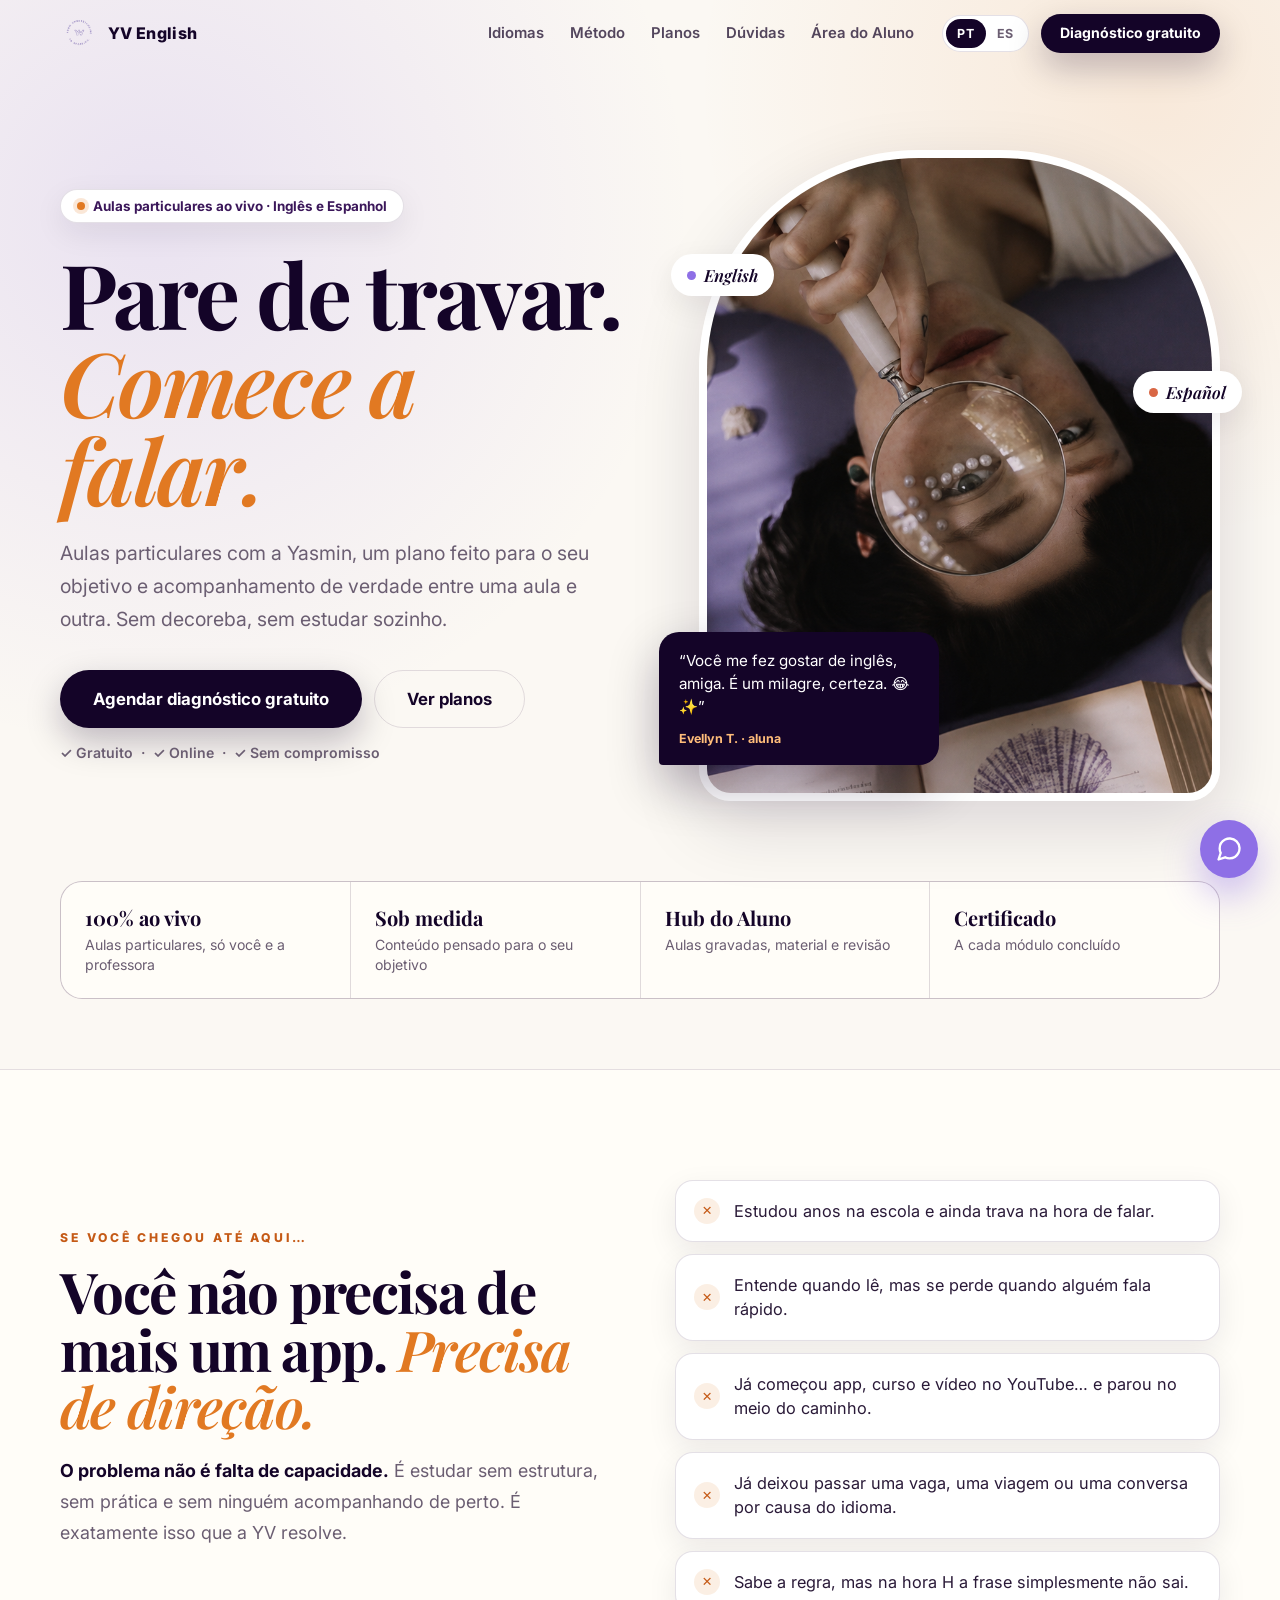
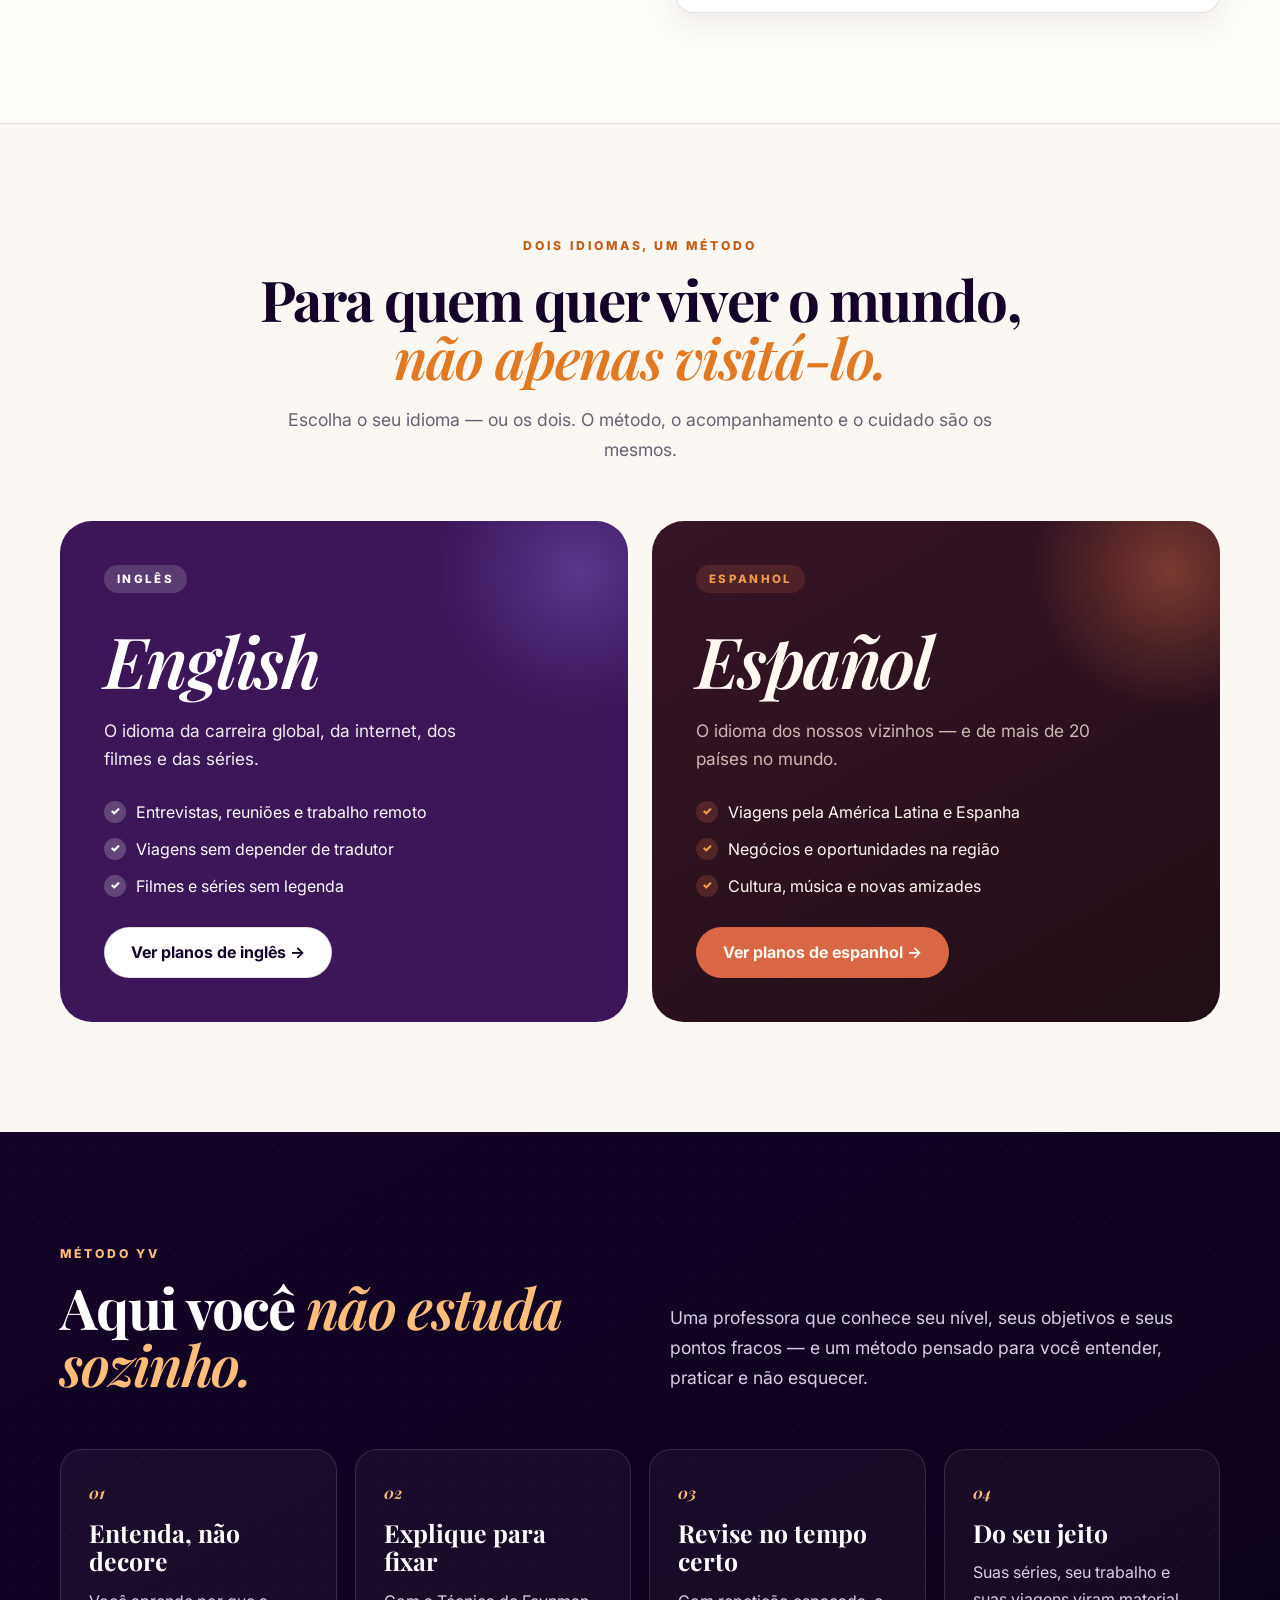
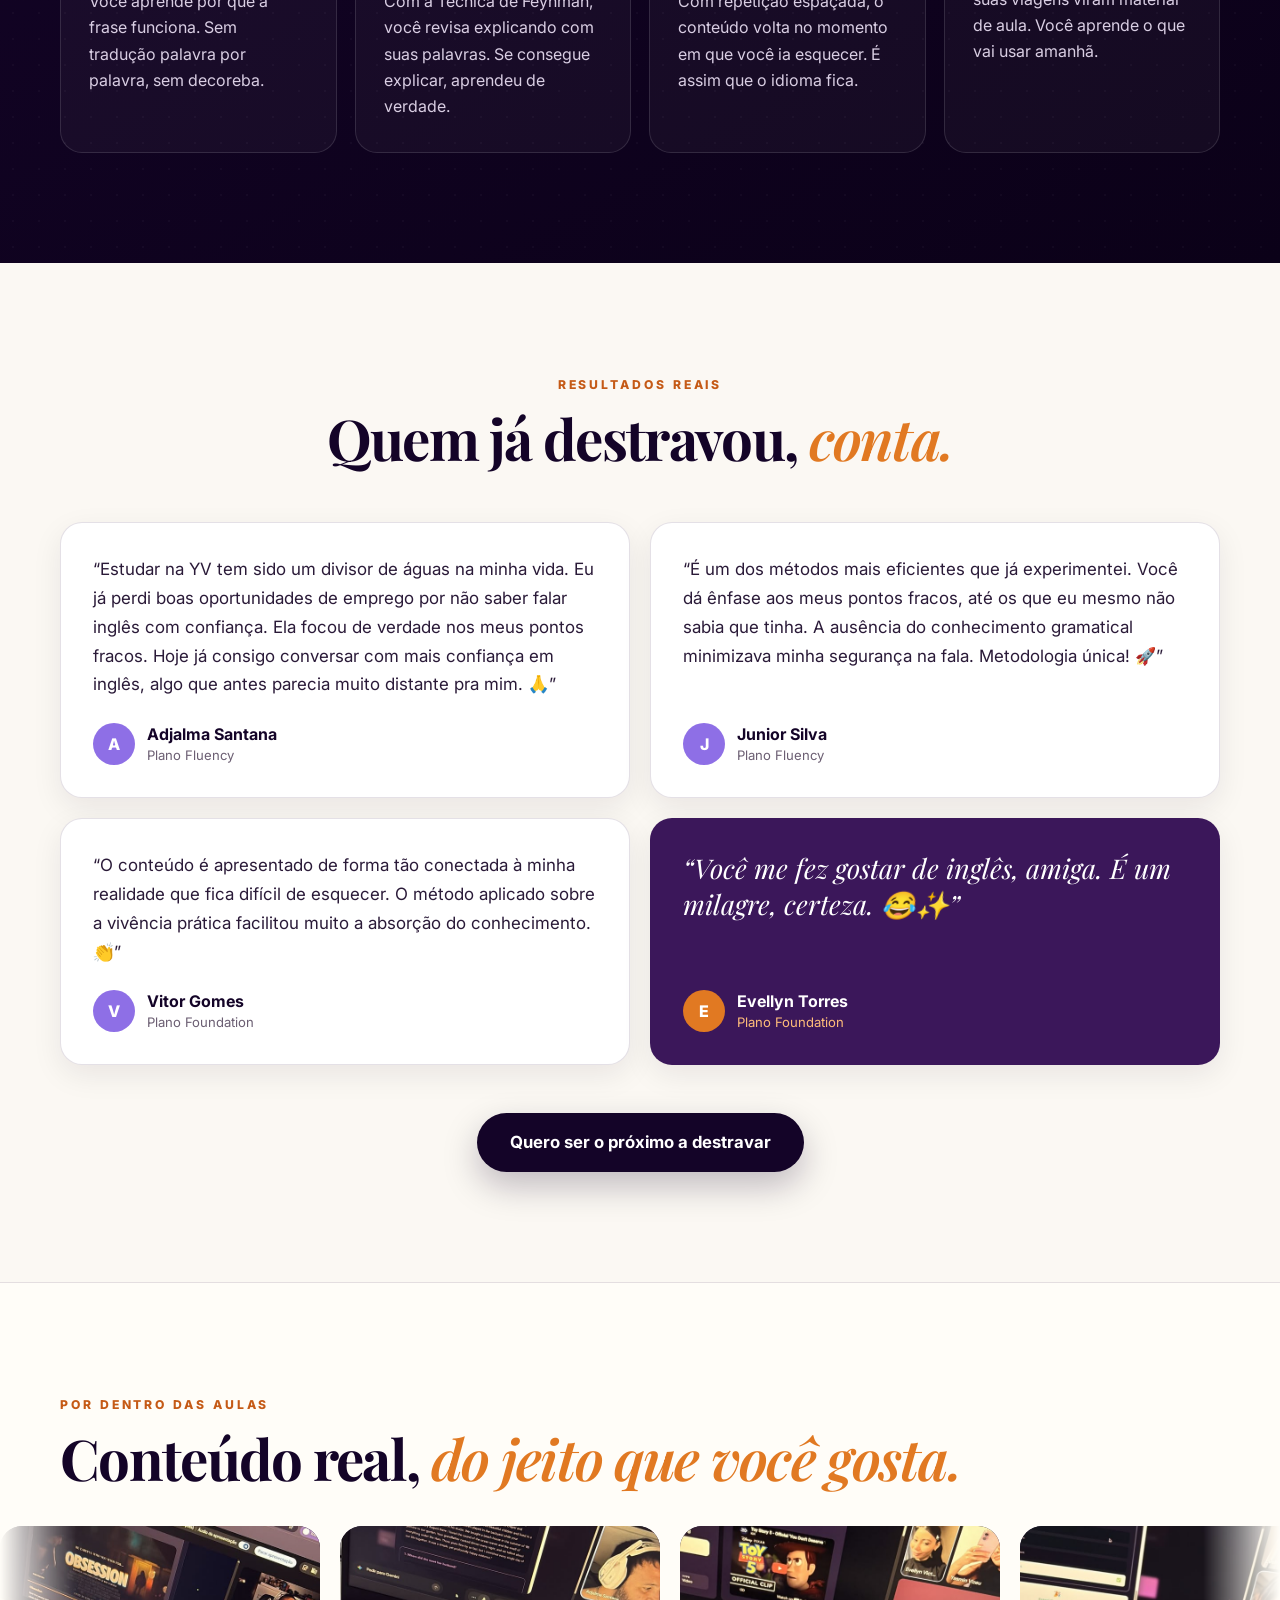
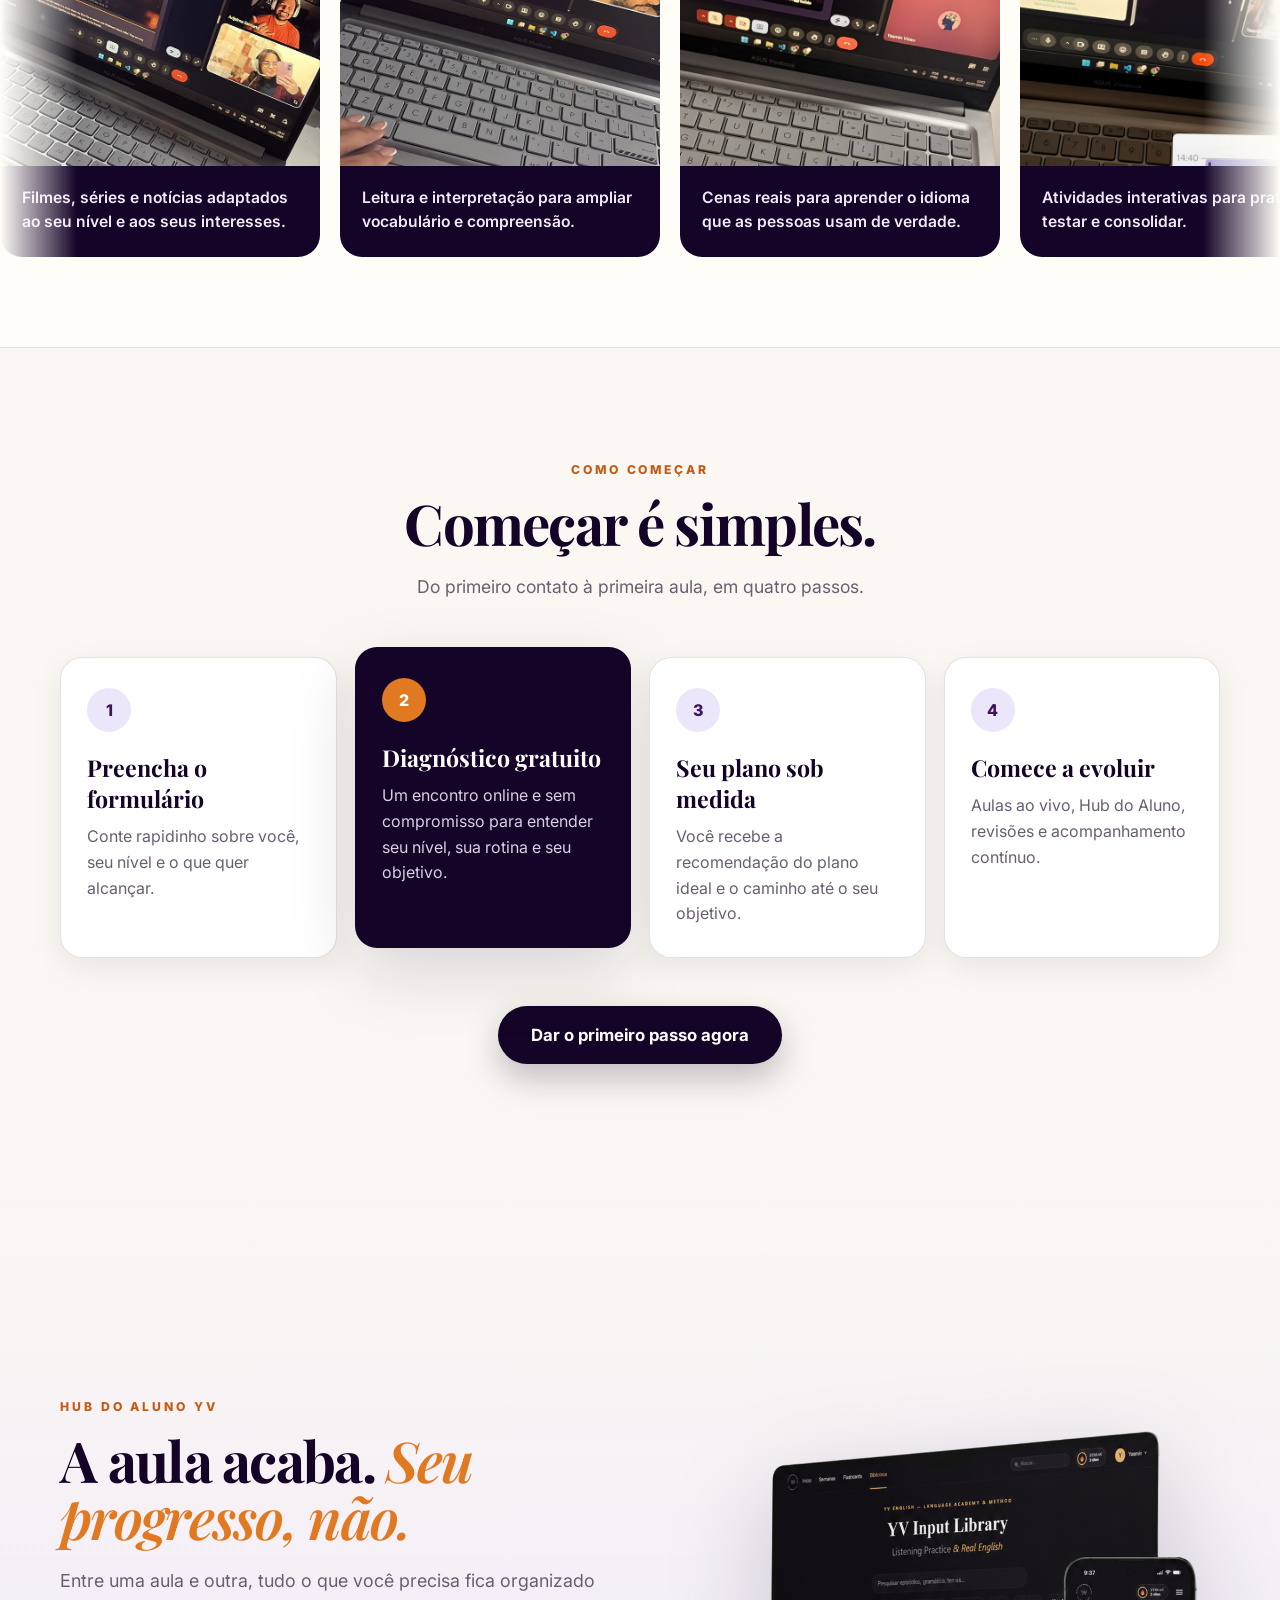
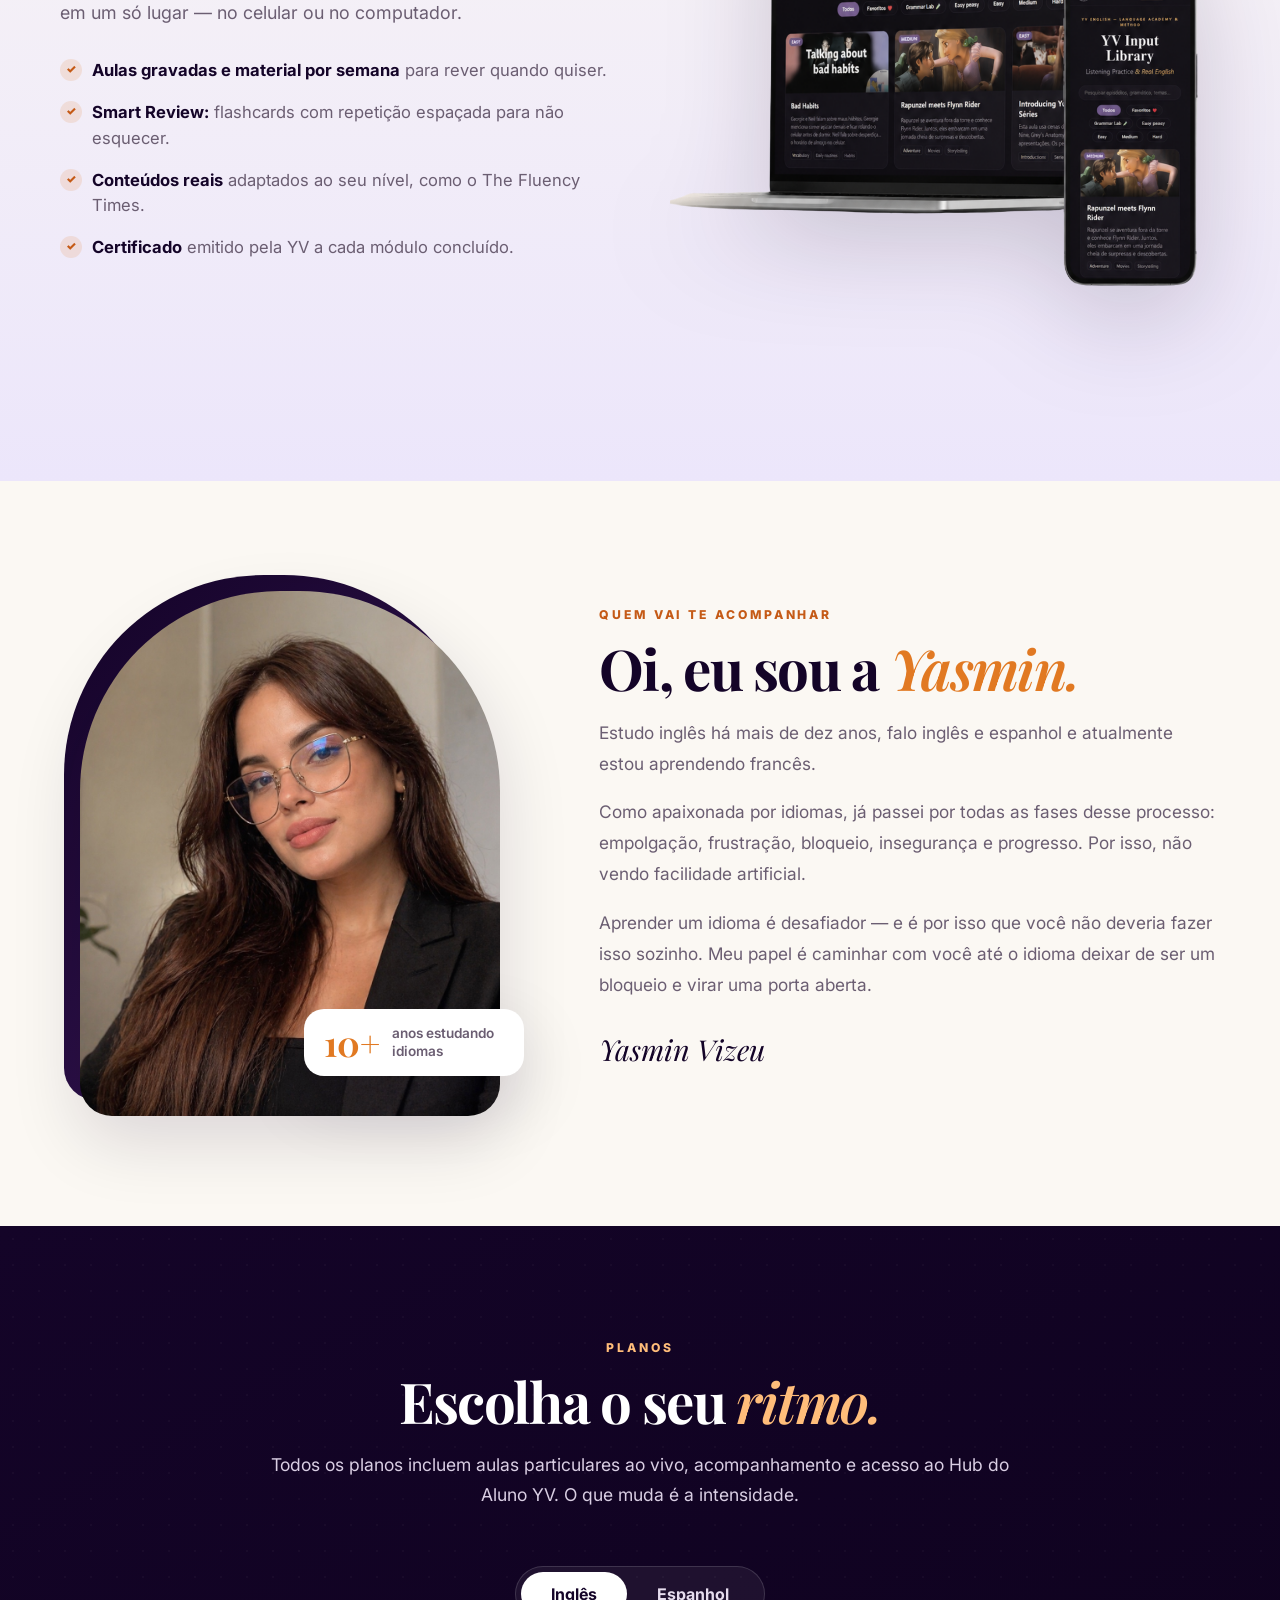
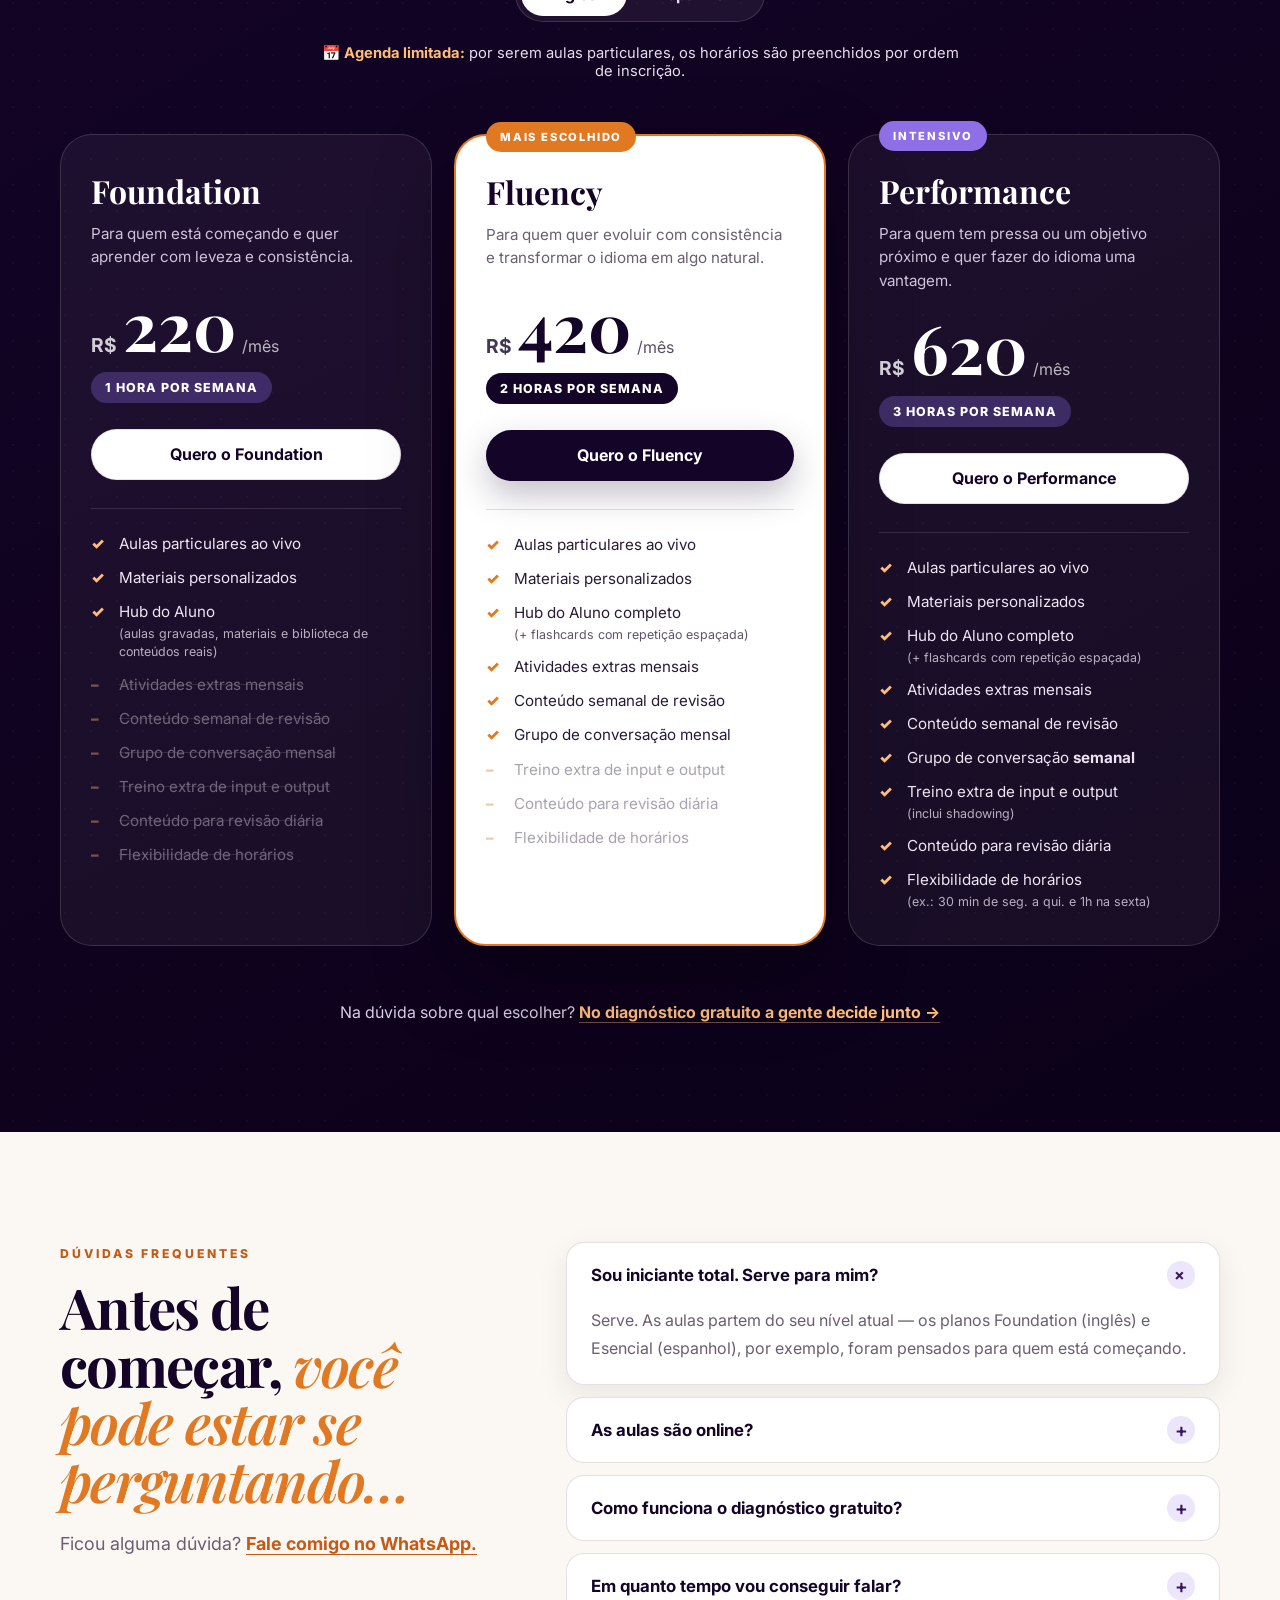
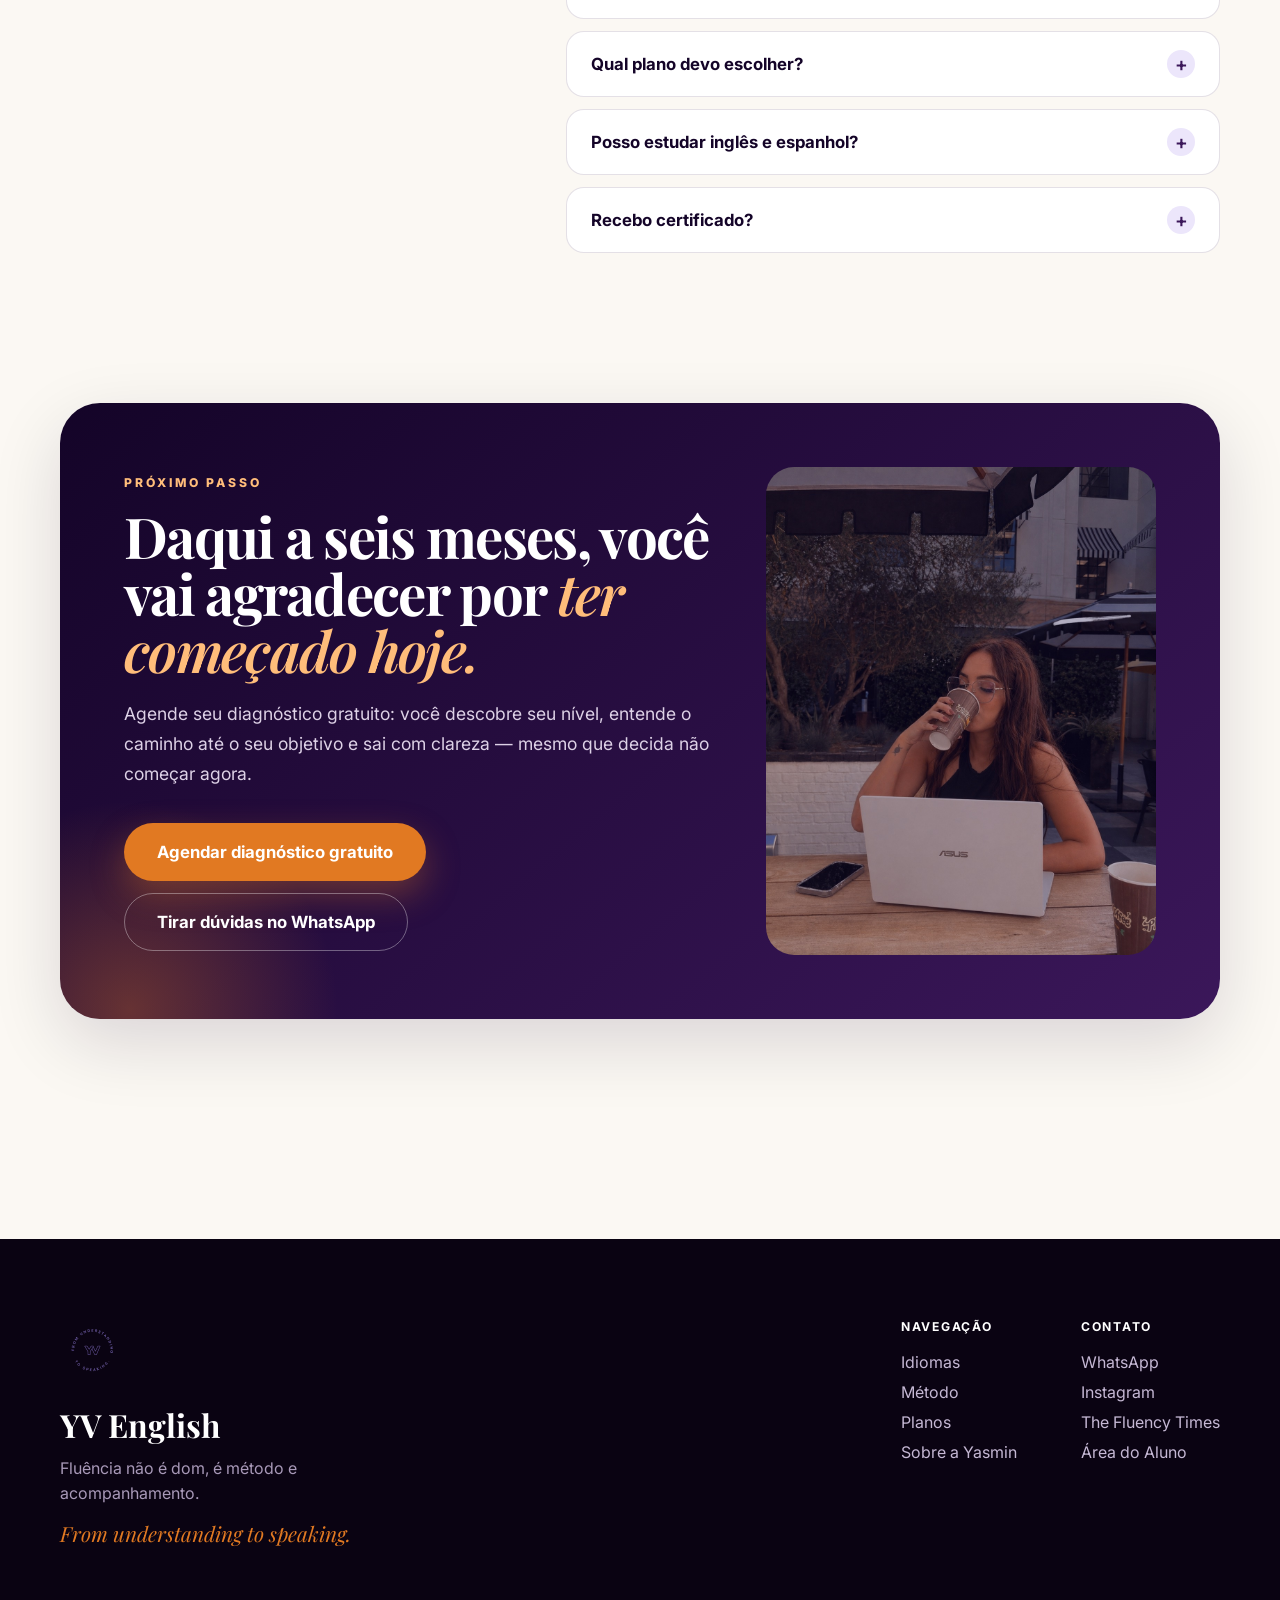
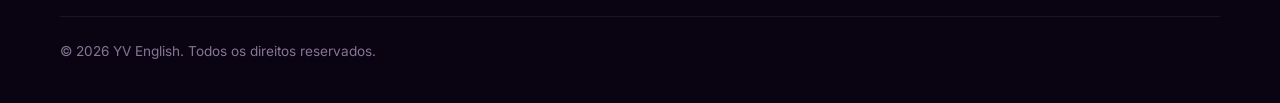
==== commit 6c7ff0d8: "Aplica a paleta do espanhol no card e nos planos Card "Español", selo do hero e seção de planos (com" ====
--- a/index.html
+++ b/index.html
@@ -56,7 +56,7 @@
   <link rel="preconnect" href="https://fonts.googleapis.com">
   <link rel="preconnect" href="https://fonts.gstatic.com" crossorigin>
   <link href="https://fonts.googleapis.com/css2?family=Inter:wght@400;500;600;700;800&family=Playfair+Display:ital,wght@0,500;0,600;0,700;1,500;1,600;1,700&display=swap" rel="stylesheet">
-  <link rel="stylesheet" href="style.css?v=4" />
+  <link rel="stylesheet" href="style.css?v=5" />
 </head>
 <body>
 
@@ -561,6 +561,6 @@
     <svg width="28" height="28" viewBox="0 0 24 24" fill="none" stroke="currentColor" stroke-width="2" stroke-linecap="round" stroke-linejoin="round"><path d="M21 11.5a8.38 8.38 0 0 1-.9 3.8 8.5 8.5 0 0 1-7.6 4.7 8.38 8.38 0 0 1-3.8-.9L3 21l1.9-5.7a8.38 8.38 0 0 1-.9-3.8 8.5 8.5 0 0 1 4.7-7.6 8.38 8.38 0 0 1 3.8-.9h.5a8.48 8.48 0 0 1 8 8v.5z"></path></svg>
   </a>
 
-  <script src="script.js?v=4"></script>
+  <script src="script.js?v=5"></script>
 </body>
 </html>
--- a/style.css
+++ b/style.css
@@ -376,3 +376,64 @@
   .wa-float{width:52px;height:52px;right:16px;bottom:16px;transition:bottom .3s ease,transform .25s}
   body.sticky-on .wa-float{bottom:88px}
 }
+
+/* =========================================================
+   Paleta do Espanhol
+   ========================================================= */
+:root{
+  --es-bg:#210E16;        /* vinho bem escuro */
+  --es-bg-2:#351526;      /* ameixa quente */
+  --es-card:#2B1823;      /* berinjela terrosa */
+  --es-main:#D96745;      /* terracota */
+  --es-accent:#F09A4A;    /* laranja queimado */
+  --es-soft:#D98B7C;      /* rosa argila */
+  --es-yv:#8B5A9E;        /* roxo quente */
+  --es-cream:#FFF7ED;     /* creme */
+  --es-text:#FFF9F2;      /* marfim */
+  --es-muted:#CDB8B3;     /* bege rosado */
+}
+
+/* Selo do hero */
+.chip-es .dot{background:var(--es-main)}
+
+/* Card de idioma */
+.lang-es{background:linear-gradient(150deg,var(--es-bg-2) 0%,var(--es-bg) 100%);color:var(--es-text)}
+.lang-es:after{background:radial-gradient(circle,var(--es-main),transparent 70%);opacity:.45}
+.lang-es .tag{background:rgba(217,103,69,.18);color:var(--es-accent)}
+.lang-es p{color:var(--es-muted);opacity:1}
+.lang-es .checks li:before{background:rgba(217,103,69,.22);color:var(--es-accent)}
+.lang-es .btn{background:var(--es-main);color:var(--es-text);border-color:transparent}
+.lang-es .btn:hover{background:var(--es-accent)}
+
+/* Seção de planos com a aba Espanhol ativa */
+.plans{transition:background .4s ease}
+.plans.theme-es{background:linear-gradient(150deg,var(--es-bg-2) 0%,var(--es-bg) 100%)}
+.plans.theme-es .label.orange,
+.plans.theme-es h2 em,
+.plans.theme-es .scarcity strong{color:var(--es-accent)}
+.plans.theme-es .head p,
+.plans.theme-es .scarcity,
+.plans.theme-es .plans-help{color:var(--es-muted)}
+.plans.theme-es .plans-help a{color:var(--es-accent);border-bottom-color:rgba(240,154,74,.4)}
+.plans.theme-es .plan-lang{background:rgba(255,249,242,.05);border-color:rgba(205,184,179,.2)}
+.plans.theme-es .plan-lang button{color:var(--es-muted)}
+.plans.theme-es .plan-lang button.active{background:var(--es-main);color:var(--es-text)}
+
+.plans.theme-es .plan{background:var(--es-card);border-color:rgba(205,184,179,.16);color:var(--es-text)}
+.plans.theme-es .plan-for{color:var(--es-muted)}
+.plans.theme-es .freq{background:rgba(139,90,158,.4);color:var(--es-text)}
+.plans.theme-es .feats{border-top-color:rgba(205,184,179,.16)}
+.plans.theme-es .feats li{color:var(--es-text)}
+.plans.theme-es .feats li:before{color:var(--es-accent)}
+.plans.theme-es .plan .btn-light{background:transparent;color:var(--es-text);border-color:var(--es-soft)}
+.plans.theme-es .plan .btn-light:hover{background:rgba(217,139,124,.12)}
+.plans.theme-es .badge{background:var(--es-main)}
+
+.plans.theme-es .plan-main{background:var(--es-cream);color:var(--es-bg);border-color:var(--es-main)}
+.plans.theme-es .plan-main .plan-for{color:#7a5a5e}
+.plans.theme-es .plan-main .freq{background:var(--es-bg-2);color:var(--es-text)}
+.plans.theme-es .plan-main .feats{border-top-color:rgba(33,14,22,.1)}
+.plans.theme-es .plan-main .feats li{color:var(--es-bg)}
+.plans.theme-es .plan-main .feats li:before{color:var(--es-main)}
+.plans.theme-es .plan-main .btn-primary{background:var(--es-main);color:var(--es-text);box-shadow:0 14px 34px rgba(217,103,69,.35)}
+.plans.theme-es .plan-main .btn-primary:hover{background:#c55a3a}
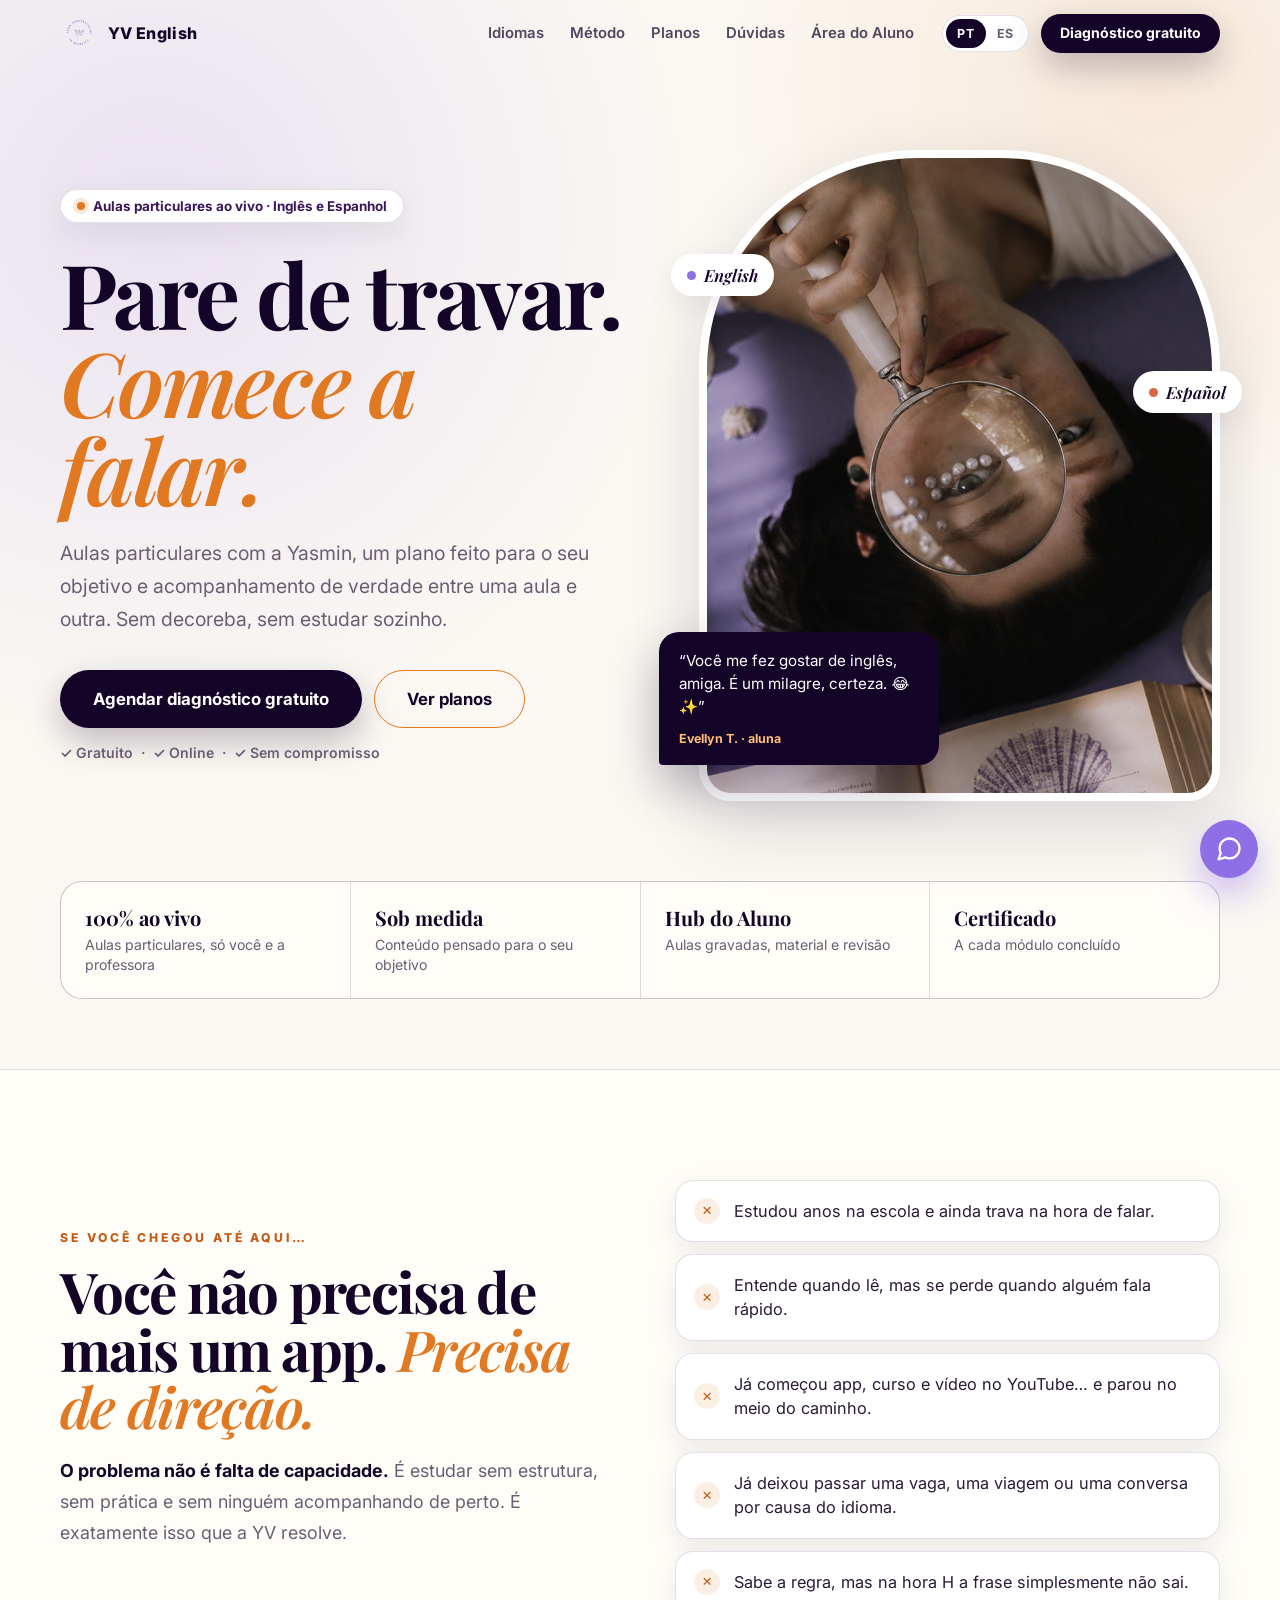
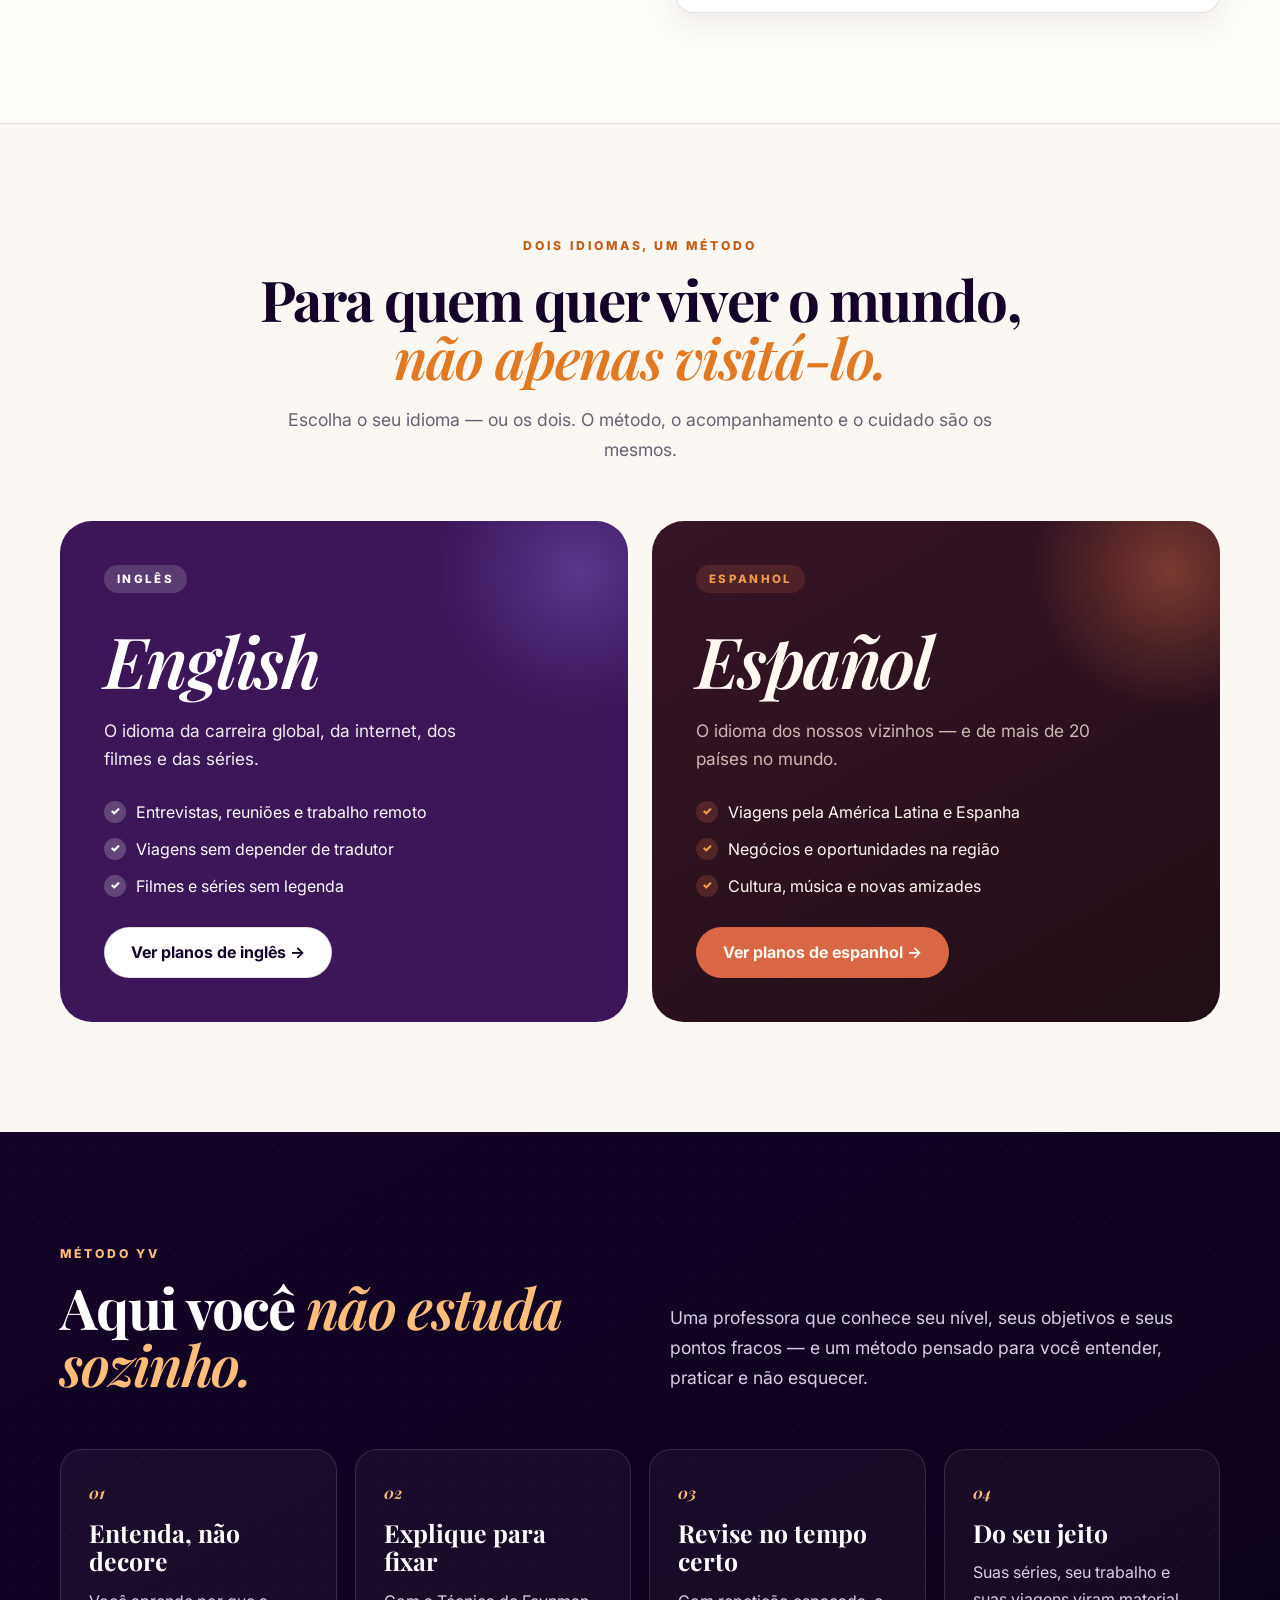
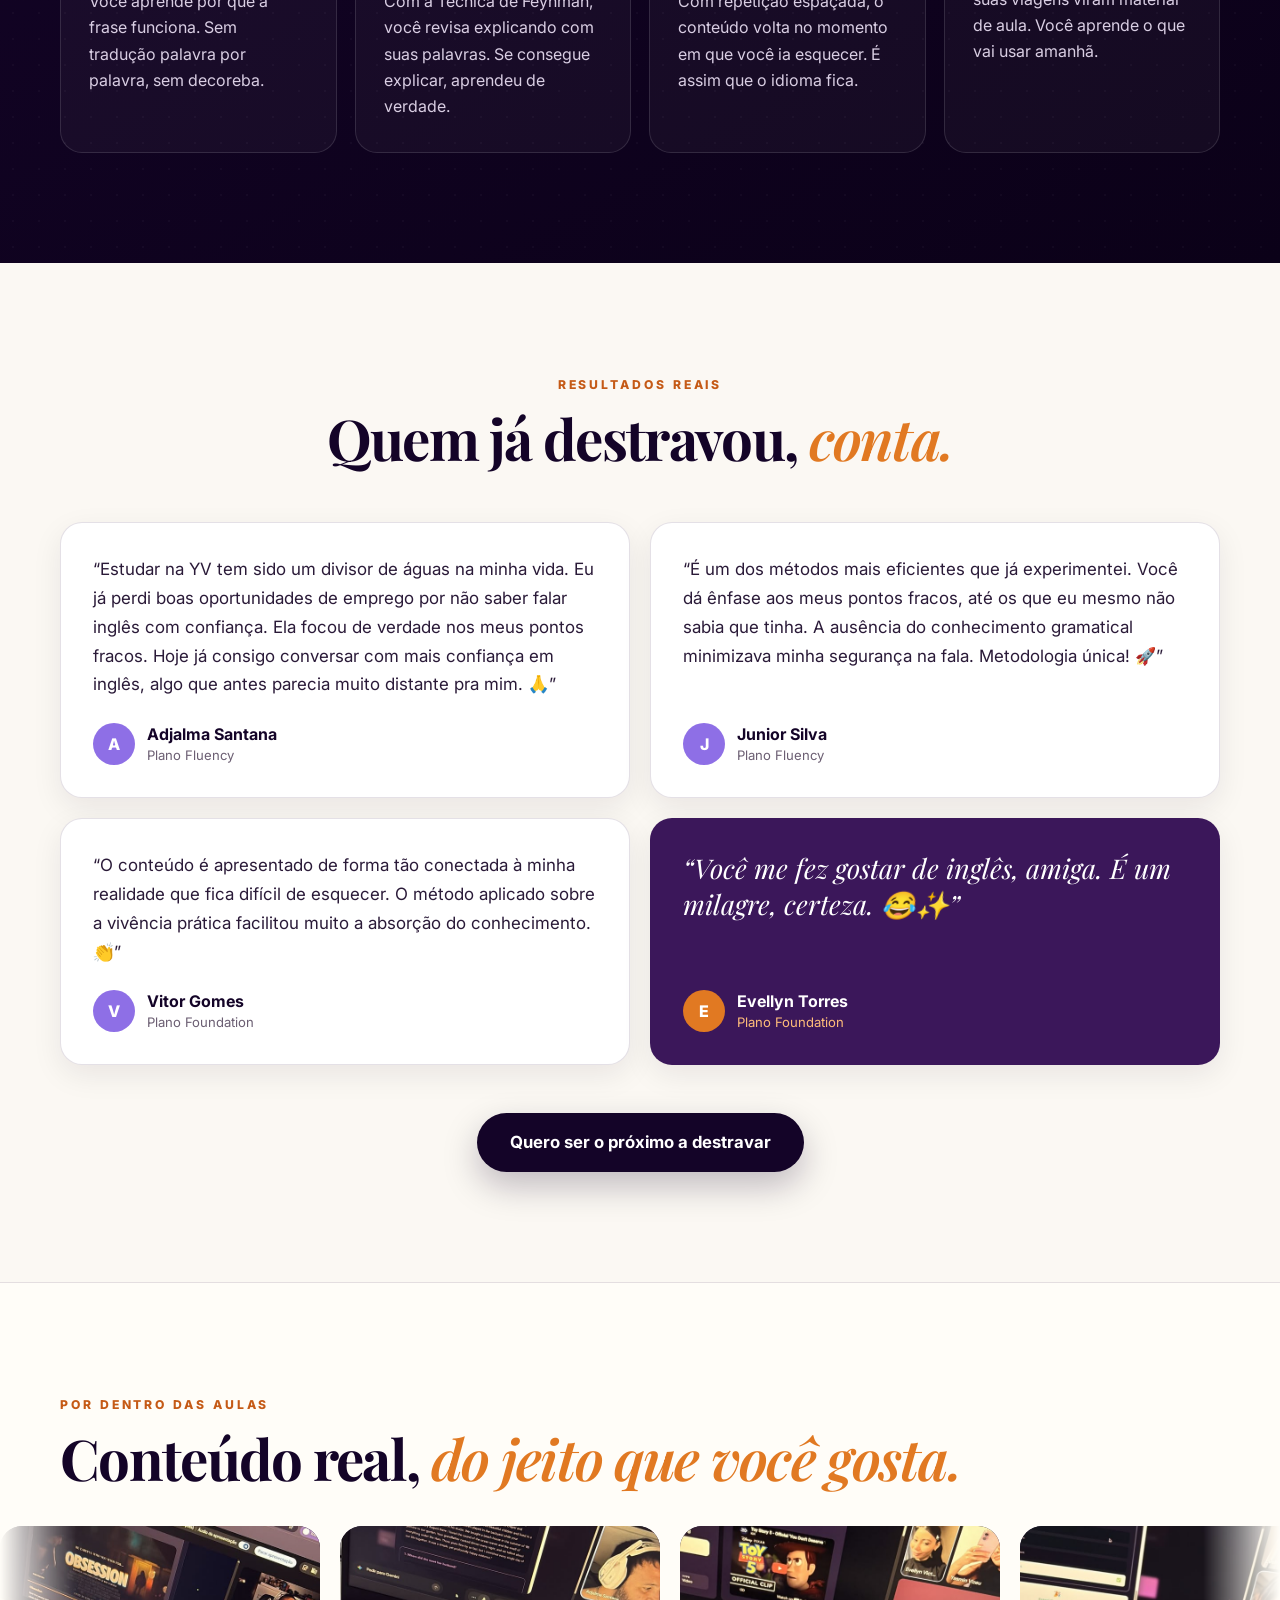
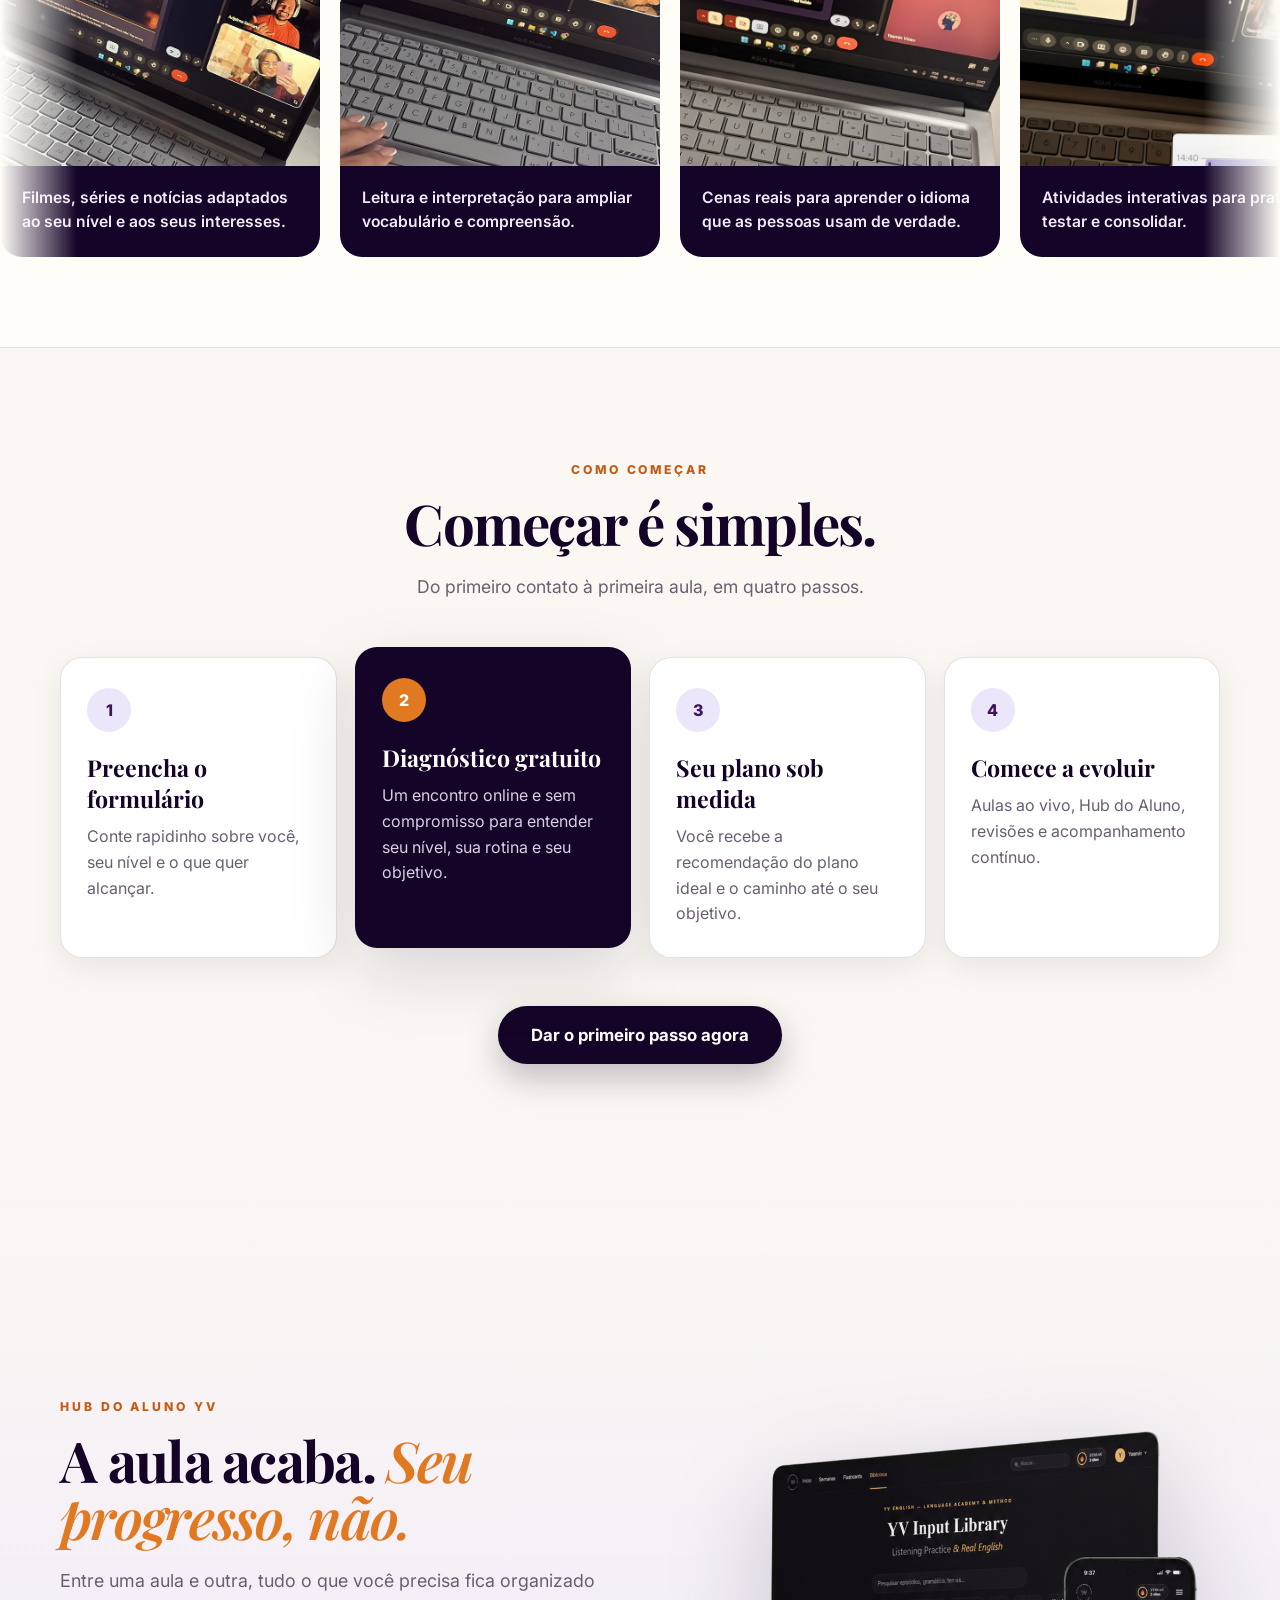
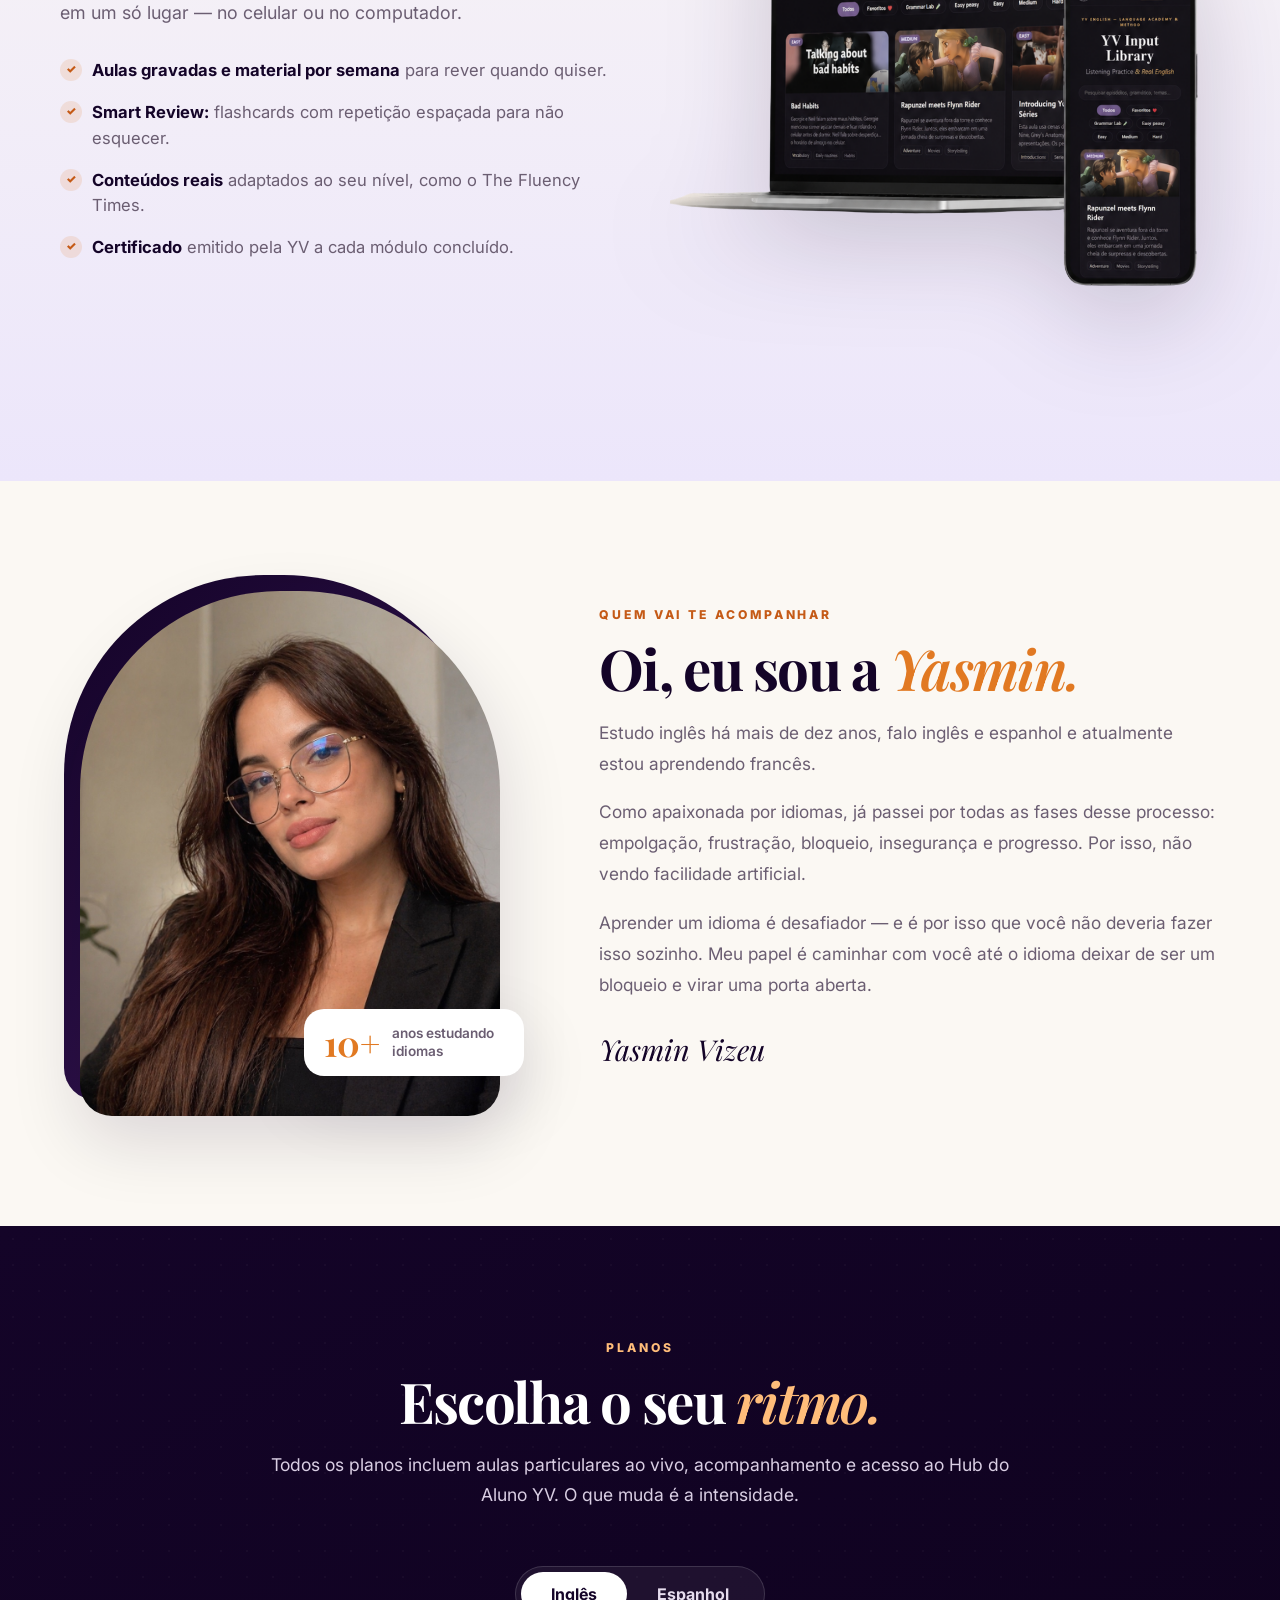
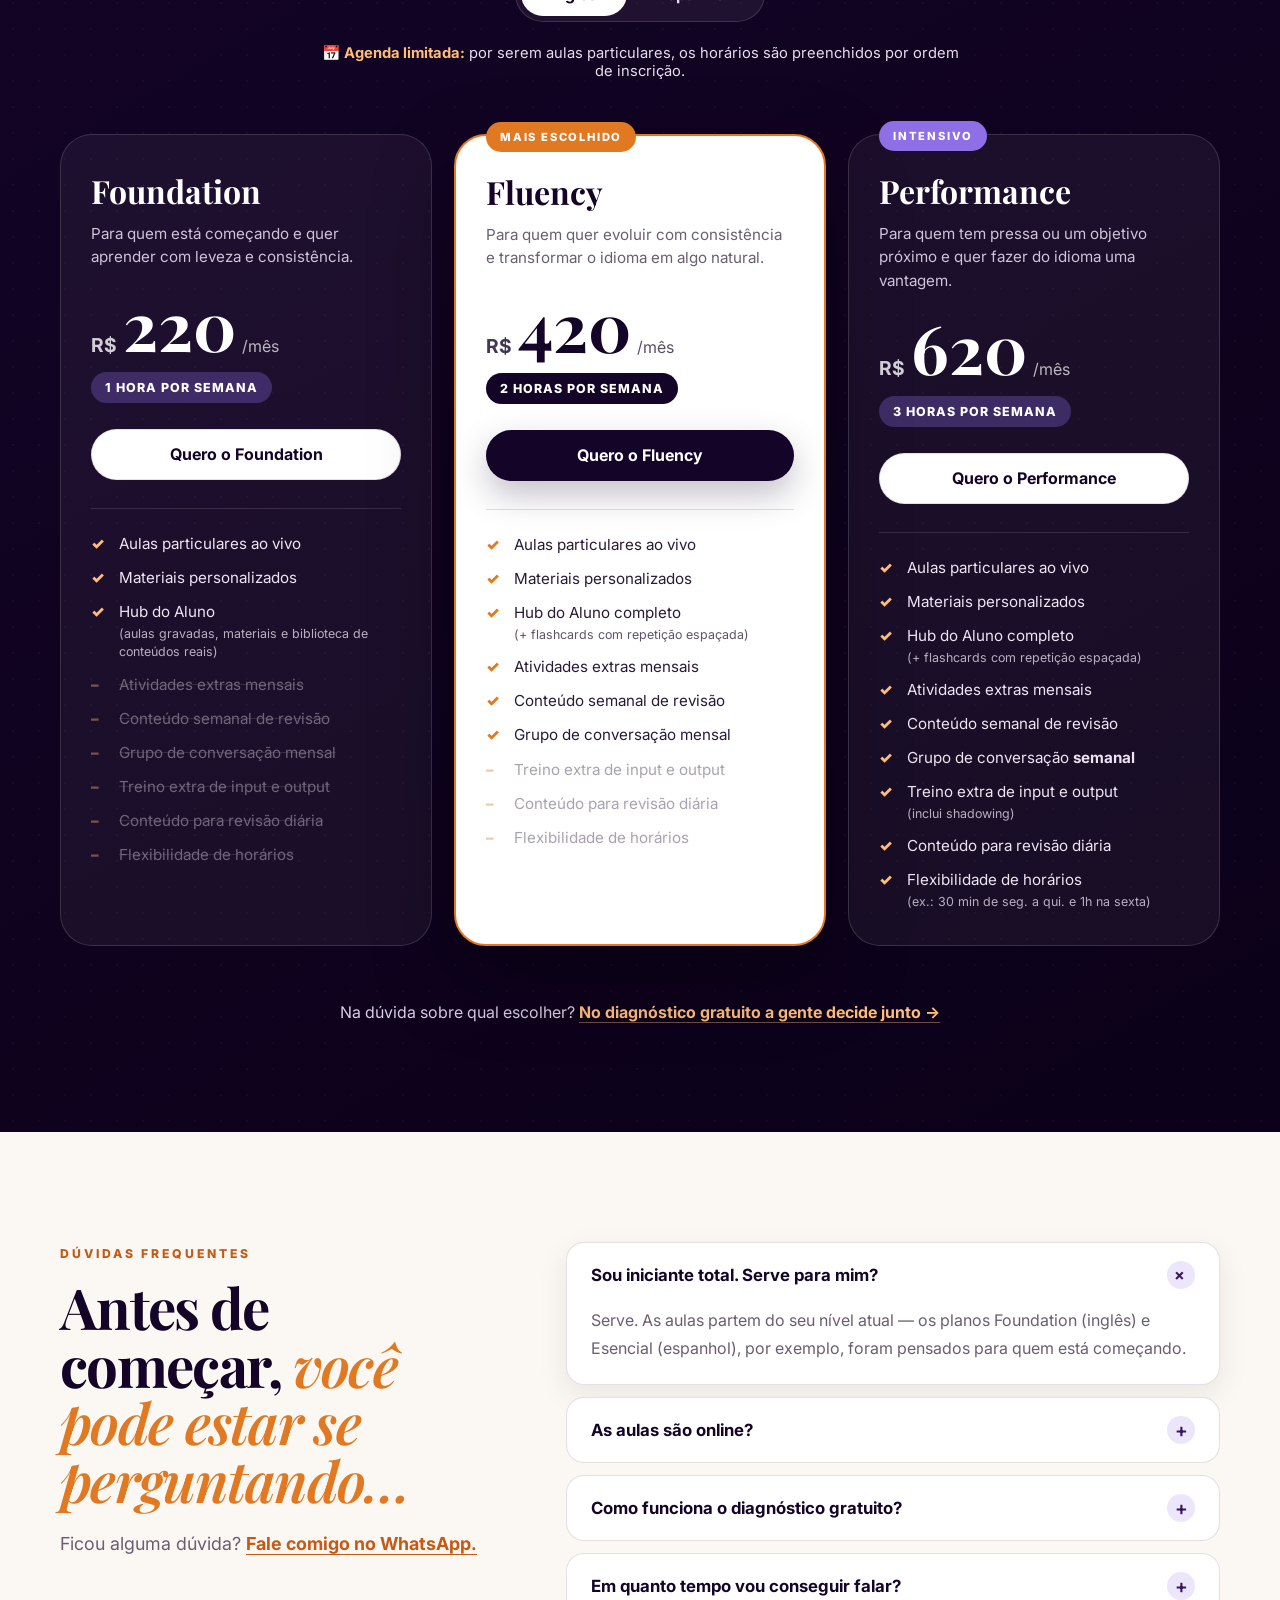
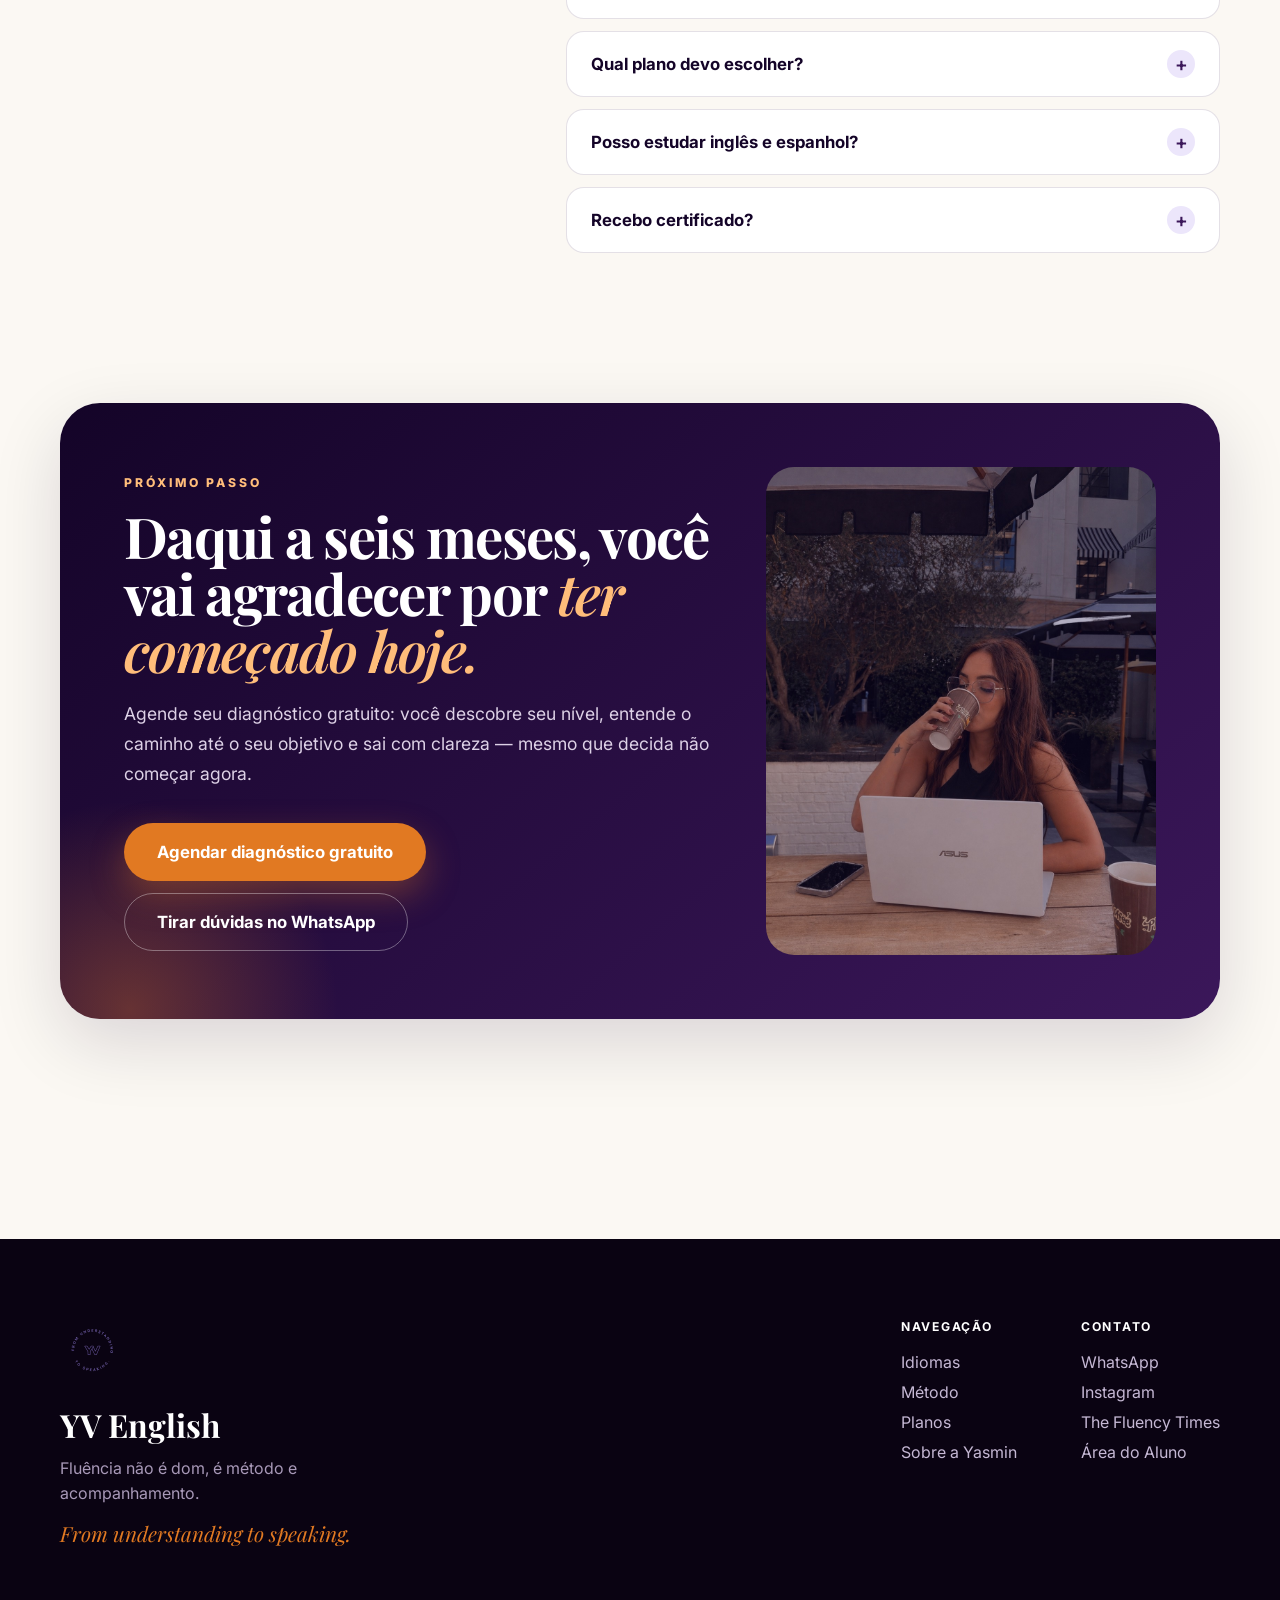
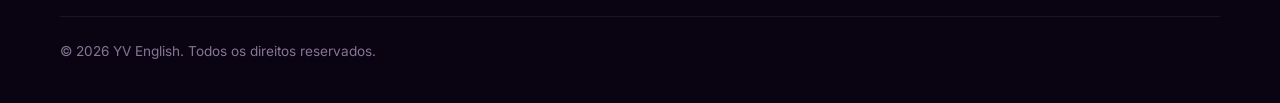
==== commit 229c49f2: "Black Friday: troca a faixa do hero por selo no botão "Ver planos" Tira o contador grande do início " ====
--- a/index.html
+++ b/index.html
@@ -56,7 +56,7 @@
   <link rel="preconnect" href="https://fonts.googleapis.com">
   <link rel="preconnect" href="https://fonts.gstatic.com" crossorigin>
   <link href="https://fonts.googleapis.com/css2?family=Inter:wght@400;500;600;700;800&family=Playfair+Display:ital,wght@0,500;0,600;0,700;1,500;1,600;1,700&display=swap" rel="stylesheet">
-  <link rel="stylesheet" href="style.css?v=5" />
+  <link rel="stylesheet" href="style.css?v=8" />
 </head>
 <body>
 
@@ -99,7 +99,16 @@
 
         <div class="hero-ctas">
           <a class="btn btn-primary btn-lg" href="https://yvenglish.github.io/yv_novo_aluno_form/" target="_blank" rel="noopener" data-i18n="hero.cta">Agendar diagnóstico gratuito</a>
-          <a class="btn btn-ghost btn-lg" href="#planos" data-i18n="hero.cta2">Ver planos</a>
+          <div class="cta-bf">
+            <a class="btn btn-ghost btn-lg btn-bf" href="#planos">
+              <span class="btn-bf-tag bf-only">Black Friday</span>
+              <span data-i18n="hero.cta2">Ver planos</span>
+            </a>
+            <span class="bf-timer bf-only" data-countdown aria-label="Tempo restante da Black Friday">
+              <span data-i18n="bf.ends">termina em</span>
+              <b data-cd="d">00</b>d <b data-cd="h">00</b>h <b data-cd="m">00</b>m <b data-cd="s">00</b>s
+            </span>
+          </div>
         </div>
         <p class="hero-micro" data-i18n="hero.micro">✓ Gratuito &nbsp;·&nbsp; ✓ Online &nbsp;·&nbsp; ✓ Sem compromisso</p>
       </div>
@@ -365,13 +374,25 @@
           <button type="button" role="tab" data-plan-lang="es" aria-selected="false" data-i18n="plans.tab.es">Espanhol</button>
         </div>
 
+        <div class="bf-plans bf-only">
+          <p data-i18n="bf.plans">🖤 <strong>Black Friday YV:</strong> matricule-se até 30 de novembro e mantenha este preço enquanto estudar com a gente.</p>
+          <span class="countdown countdown-sm" data-countdown>
+            <span><b data-cd="d">00</b><small data-i18n="bf.d">dias</small></span>
+            <span><b data-cd="h">00</b><small data-i18n="bf.h">horas</small></span>
+            <span><b data-cd="m">00</b><small data-i18n="bf.m">min</small></span>
+            <span><b data-cd="s">00</b><small data-i18n="bf.s">seg</small></span>
+          </span>
+        </div>
+
         <p class="scarcity" data-i18n="plans.scarcity">📅 <strong>Agenda limitada:</strong> por serem aulas particulares, os horários são preenchidos por ordem de inscrição.</p>
 
         <div class="plans-grid" data-plans="en">
           <article class="plan" data-plan="foundation">
             <h3>Foundation</h3>
             <p class="plan-for" data-i18n="plans.foundation.for">Para quem está começando e quer aprender com leveza e consistência.</p>
-            <p class="price"><span class="cur">R$</span><strong data-price>220</strong><span class="per" data-i18n="plans.per">/mês</span></p>
+            <p class="price-old bf-only"><span class="bf-tag">Black Friday</span><s>R$ 220</s><span class="save">−R$ 20</span></p>
+            <p class="price"><span class="cur">R$</span><strong data-regular="220" data-bf="200">200</strong><span class="per" data-i18n="plans.per">/mês</span></p>
+            <p class="bf-year bf-only" data-year="240"></p>
             <p class="freq" data-i18n="plans.foundation.freq">1 hora por semana</p>
             <a class="btn btn-light btn-block" data-plan-cta href="https://yvenglish.github.io/yv_novo_aluno_form/" target="_blank" rel="noopener" data-i18n="plans.foundation.cta">Quero o Foundation</a>
             <ul class="feats">
@@ -391,7 +412,9 @@
             <span class="badge" data-i18n="plans.popular">Mais escolhido</span>
             <h3>Fluency</h3>
             <p class="plan-for" data-i18n="plans.fluency.for">Para quem quer evoluir com consistência e transformar o idioma em algo natural.</p>
-            <p class="price"><span class="cur">R$</span><strong data-price>420</strong><span class="per" data-i18n="plans.per">/mês</span></p>
+            <p class="price-old bf-only"><span class="bf-tag">Black Friday</span><s>R$ 420</s><span class="save">−R$ 40</span></p>
+            <p class="price"><span class="cur">R$</span><strong data-regular="420" data-bf="380">380</strong><span class="per" data-i18n="plans.per">/mês</span></p>
+            <p class="bf-year bf-only" data-year="480"></p>
             <p class="freq" data-i18n="plans.fluency.freq">2 horas por semana</p>
             <a class="btn btn-primary btn-block" data-plan-cta href="https://yvenglish.github.io/yv_novo_aluno_form/" target="_blank" rel="noopener" data-i18n="plans.fluency.cta">Quero o Fluency</a>
             <ul class="feats">
@@ -411,7 +434,9 @@
             <span class="badge badge-soft" data-i18n="plans.intensive">Intensivo</span>
             <h3>Performance</h3>
             <p class="plan-for" data-i18n="plans.performance.for">Para quem tem pressa ou um objetivo próximo e quer fazer do idioma uma vantagem.</p>
-            <p class="price"><span class="cur">R$</span><strong data-price>620</strong><span class="per" data-i18n="plans.per">/mês</span></p>
+            <p class="price-old bf-only"><span class="bf-tag">Black Friday</span><s>R$ 620</s><span class="save">−R$ 40</span></p>
+            <p class="price"><span class="cur">R$</span><strong data-regular="620" data-bf="580">580</strong><span class="per" data-i18n="plans.per">/mês</span></p>
+            <p class="bf-year bf-only" data-year="480"></p>
             <p class="freq" data-i18n="plans.performance.freq">3 horas por semana</p>
             <a class="btn btn-light btn-block" data-plan-cta href="https://yvenglish.github.io/yv_novo_aluno_form/" target="_blank" rel="noopener" data-i18n="plans.performance.cta">Quero o Performance</a>
             <ul class="feats">
@@ -433,7 +458,9 @@
           <article class="plan" data-plan="esencial">
             <h3>Esencial</h3>
             <p class="plan-for" data-i18n="plans.es1.for">Para começar o espanhol com leveza, no seu ritmo.</p>
-            <p class="price"><span class="cur">R$</span><strong>150</strong><span class="per" data-i18n="plans.per">/mês</span></p>
+            <p class="price-old bf-only"><span class="bf-tag">Black Friday</span><s>R$ 160</s><span class="save">−R$ 15</span></p>
+            <p class="price"><span class="cur">R$</span><strong data-regular="160" data-bf="145">145</strong><span class="per" data-i18n="plans.per">/mês</span></p>
+            <p class="bf-year bf-only" data-year="180"></p>
             <p class="freq" data-i18n="plans.es1.freq">1 aula por semana</p>
             <a class="btn btn-light btn-block" data-plan-cta href="https://yvenglish.github.io/yv_novo_aluno_form/" target="_blank" rel="noopener" data-i18n="plans.es1.cta">Quero o Esencial</a>
             <ul class="feats">
@@ -447,7 +474,9 @@
             <span class="badge" data-i18n="plans.best">Evolução mais rápida</span>
             <h3>Fluidez</h3>
             <p class="plan-for" data-i18n="plans.es2.for">Para evoluir com consistência e começar a conversar mais rápido.</p>
-            <p class="price"><span class="cur">R$</span><strong>300</strong><span class="per" data-i18n="plans.per">/mês</span></p>
+            <p class="price-old bf-only"><span class="bf-tag">Black Friday</span><s>R$ 300</s><span class="save">−R$ 20</span></p>
+            <p class="price"><span class="cur">R$</span><strong data-regular="300" data-bf="280">280</strong><span class="per" data-i18n="plans.per">/mês</span></p>
+            <p class="bf-year bf-only" data-year="240"></p>
             <p class="freq" data-i18n="plans.es2.freq">2 aulas por semana</p>
             <a class="btn btn-primary btn-block" data-plan-cta href="https://yvenglish.github.io/yv_novo_aluno_form/" target="_blank" rel="noopener" data-i18n="plans.es2.cta">Quero o Fluidez</a>
             <ul class="feats">
@@ -561,6 +590,6 @@
     <svg width="28" height="28" viewBox="0 0 24 24" fill="none" stroke="currentColor" stroke-width="2" stroke-linecap="round" stroke-linejoin="round"><path d="M21 11.5a8.38 8.38 0 0 1-.9 3.8 8.5 8.5 0 0 1-7.6 4.7 8.38 8.38 0 0 1-3.8-.9L3 21l1.9-5.7a8.38 8.38 0 0 1-.9-3.8 8.5 8.5 0 0 1 4.7-7.6 8.38 8.38 0 0 1 3.8-.9h.5a8.48 8.48 0 0 1 8 8v.5z"></path></svg>
   </a>
 
-  <script src="script.js?v=5"></script>
+  <script src="script.js?v=9"></script>
 </body>
 </html>
--- a/style.css
+++ b/style.css
@@ -437,3 +437,49 @@
 .plans.theme-es .plan-main .feats li:before{color:var(--es-main)}
 .plans.theme-es .plan-main .btn-primary{background:var(--es-main);color:var(--es-text);box-shadow:0 14px 34px rgba(217,103,69,.35)}
 .plans.theme-es .plan-main .btn-primary:hover{background:#c55a3a}
+
+/* =========================================================
+   Black Friday (some sozinha depois de 30/11 — ver script.js)
+   ========================================================= */
+.bf-off .bf-only{display:none!important}
+.countdown{display:flex;gap:6px}
+.countdown>span{display:flex;flex-direction:column;align-items:center;min-width:46px;background:rgba(255,255,255,.08);border:1px solid rgba(255,255,255,.12);border-radius:12px;padding:6px 4px}
+.countdown b{font-family:var(--serif);font-size:1.3rem;line-height:1;font-variant-numeric:tabular-nums;color:var(--peach)}
+.countdown small{font-size:.62rem;text-transform:uppercase;letter-spacing:.08em;color:#cfc2da;margin-top:3px}
+
+.bf-plans{display:flex;align-items:center;justify-content:center;gap:18px;flex-wrap:wrap;margin:0 auto 18px;max-width:760px;background:rgba(0,0,0,.35);border:1px solid rgba(255,189,122,.3);border-radius:20px;padding:14px 20px}
+.bf-plans p{margin:0;color:#fff!important;font-size:.98rem;text-align:center}
+.bf-plans strong{color:var(--peach)}
+.countdown-sm>span{min-width:42px;padding:5px 3px}
+.countdown-sm b{font-size:1.1rem}
+
+.price-old{display:flex;align-items:center;gap:8px;margin:0 0 6px;flex-wrap:wrap}
+.price-old s{opacity:.6;font-weight:600;font-size:1rem}
+.bf-tag{background:#0d0712;color:var(--peach);font-size:.64rem;font-weight:900;letter-spacing:.14em;text-transform:uppercase;border-radius:999px;padding:5px 9px;border:1px solid rgba(255,189,122,.35)}
+.save{background:var(--orange-2);color:#fff;font-weight:800;font-size:.78rem;border-radius:999px;padding:4px 9px}
+.plans.theme-es .save{background:var(--es-main)}
+.plans.theme-es .bf-plans strong,.plans.theme-es .countdown b{color:var(--es-accent)}
+
+@media (max-width:640px){
+  .bf-plans{padding:14px}
+}
+.bf-year{margin:8px 0 0;font-size:.85rem;color:#e6dcee}
+.bf-year strong{color:var(--peach)}
+.plan-main .bf-year{color:var(--muted)}
+.plan-main .bf-year strong{color:var(--orange)}
+.plans.theme-es .bf-year strong{color:var(--es-accent)}
+.plans.theme-es .plan-main .bf-year{color:#7a5a5e}
+.plans.theme-es .plan-main .bf-year strong{color:var(--es-main)}
+
+/* Selo no botão "Ver planos" do hero + contagem embaixo */
+.hero-ctas{align-items:flex-start}
+.cta-bf{display:flex;flex-direction:column;align-items:center;gap:8px}
+.btn-bf{position:relative;border-color:var(--orange-2)}
+.btn-bf-tag{position:absolute;top:-11px;left:50%;transform:translateX(-50%);background:#0d0712;color:var(--peach);font-size:.62rem;font-weight:900;letter-spacing:.16em;text-transform:uppercase;border-radius:999px;padding:4px 10px;white-space:nowrap;box-shadow:0 6px 14px rgba(13,7,18,.25)}
+.bf-timer{font-size:.8rem;font-weight:600;color:var(--muted);white-space:nowrap}
+.bf-timer b{font-variant-numeric:tabular-nums;color:var(--orange);font-weight:800}
+@media (max-width:640px){
+  .cta-bf{width:100%}
+  .hero-ctas .cta-bf .btn{width:100%}
+  .hero-ctas{gap:18px}
+}
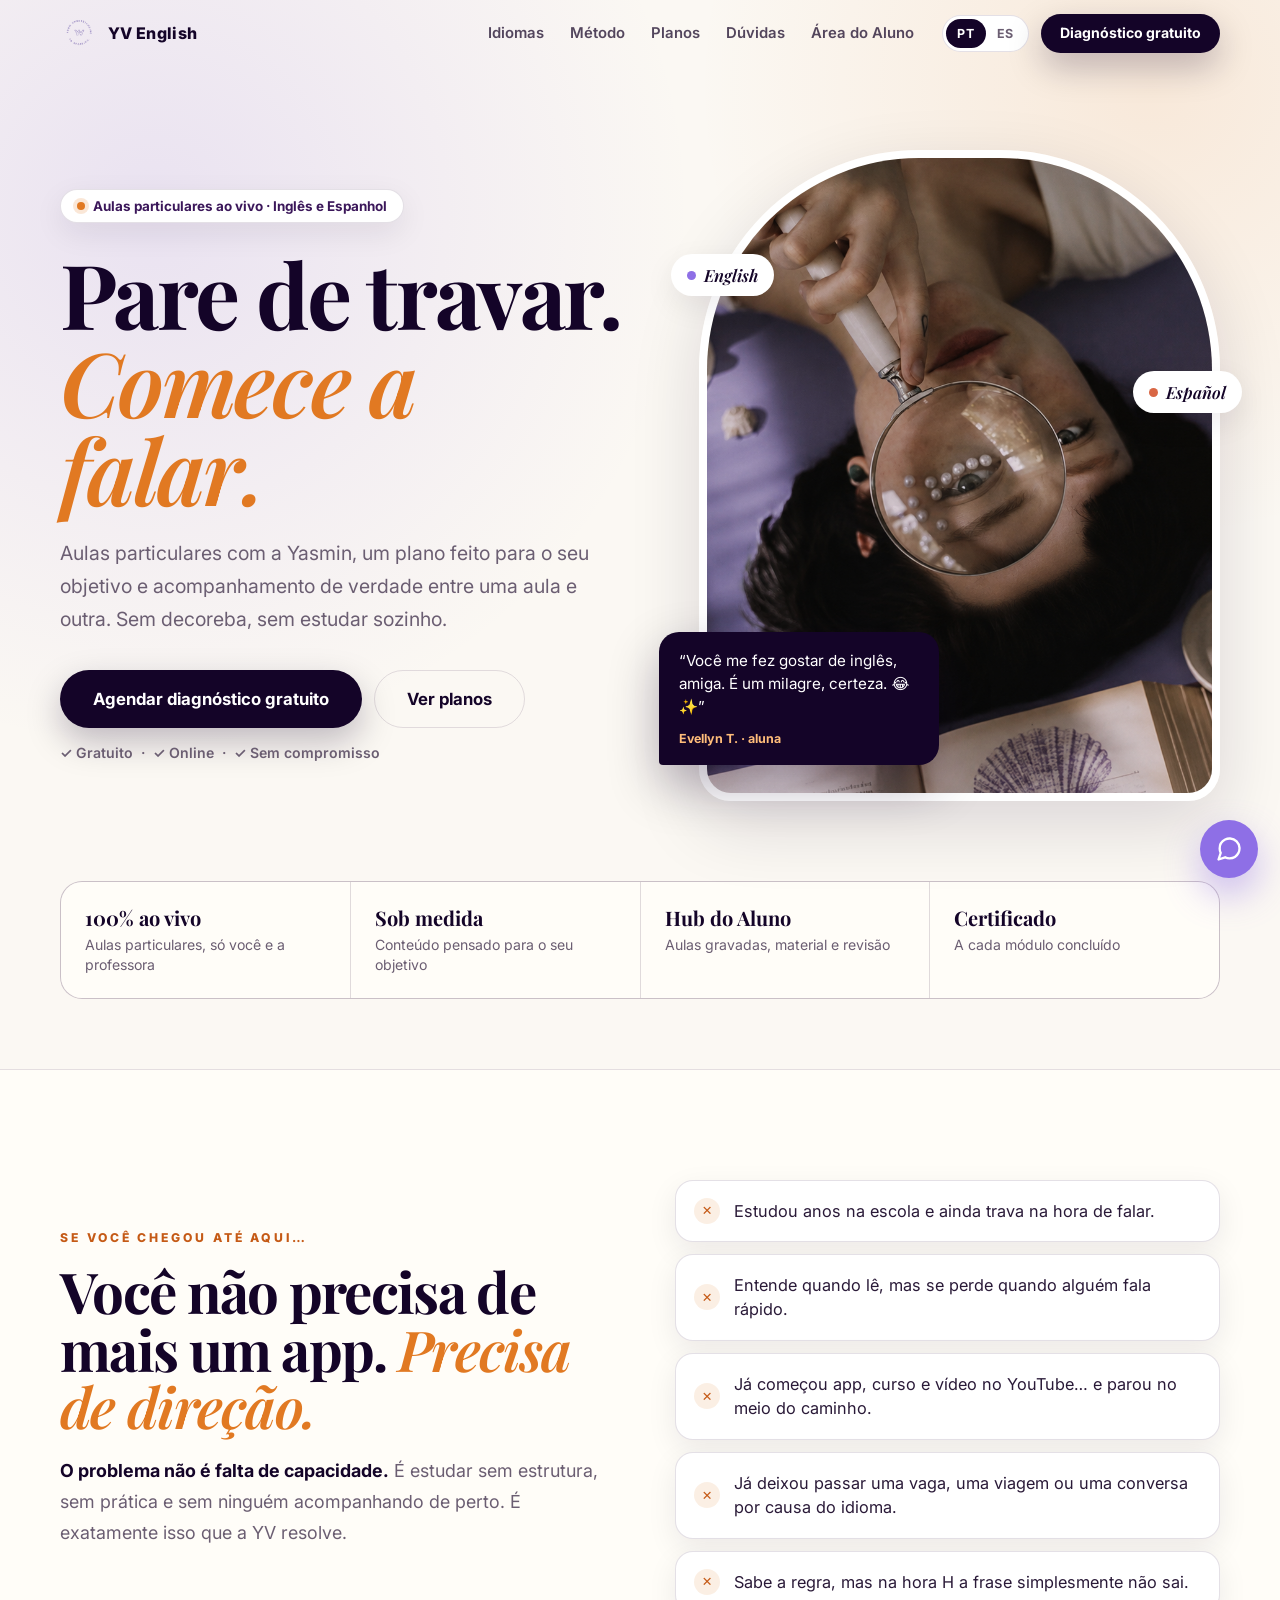
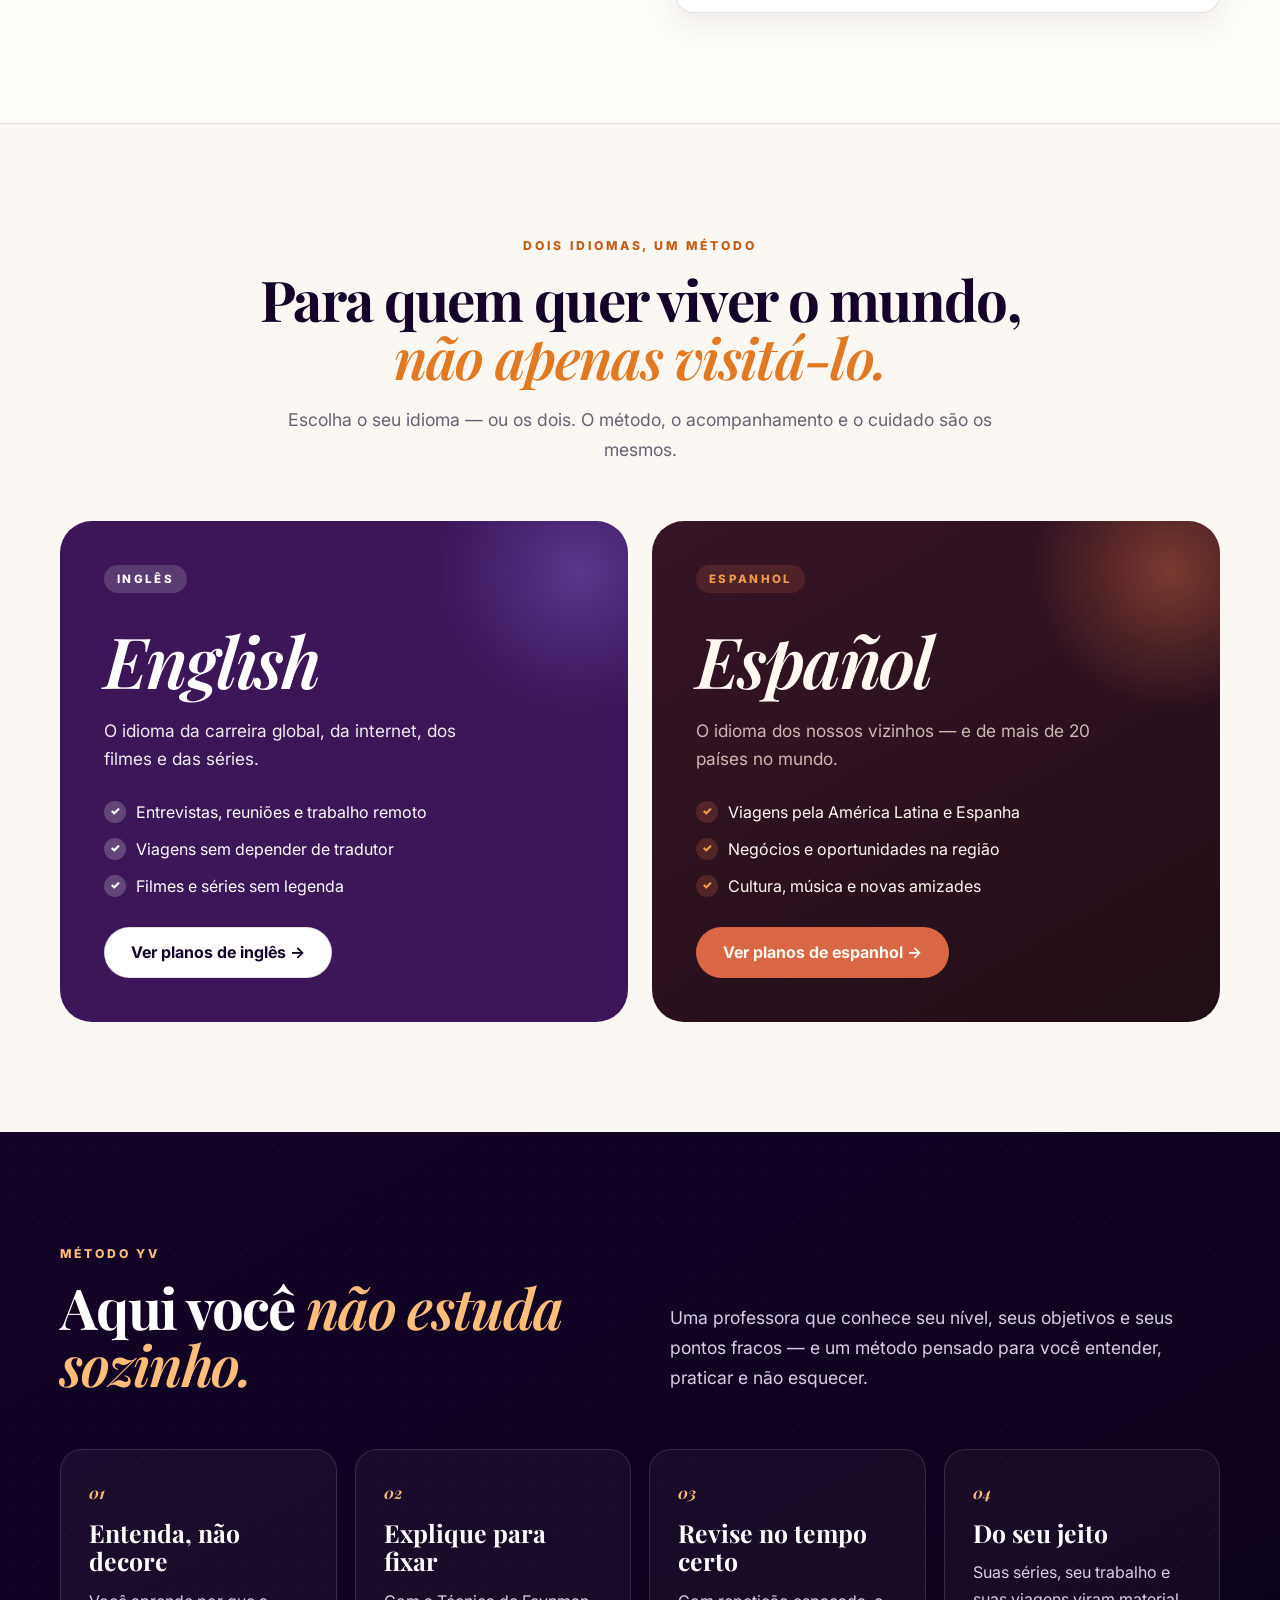
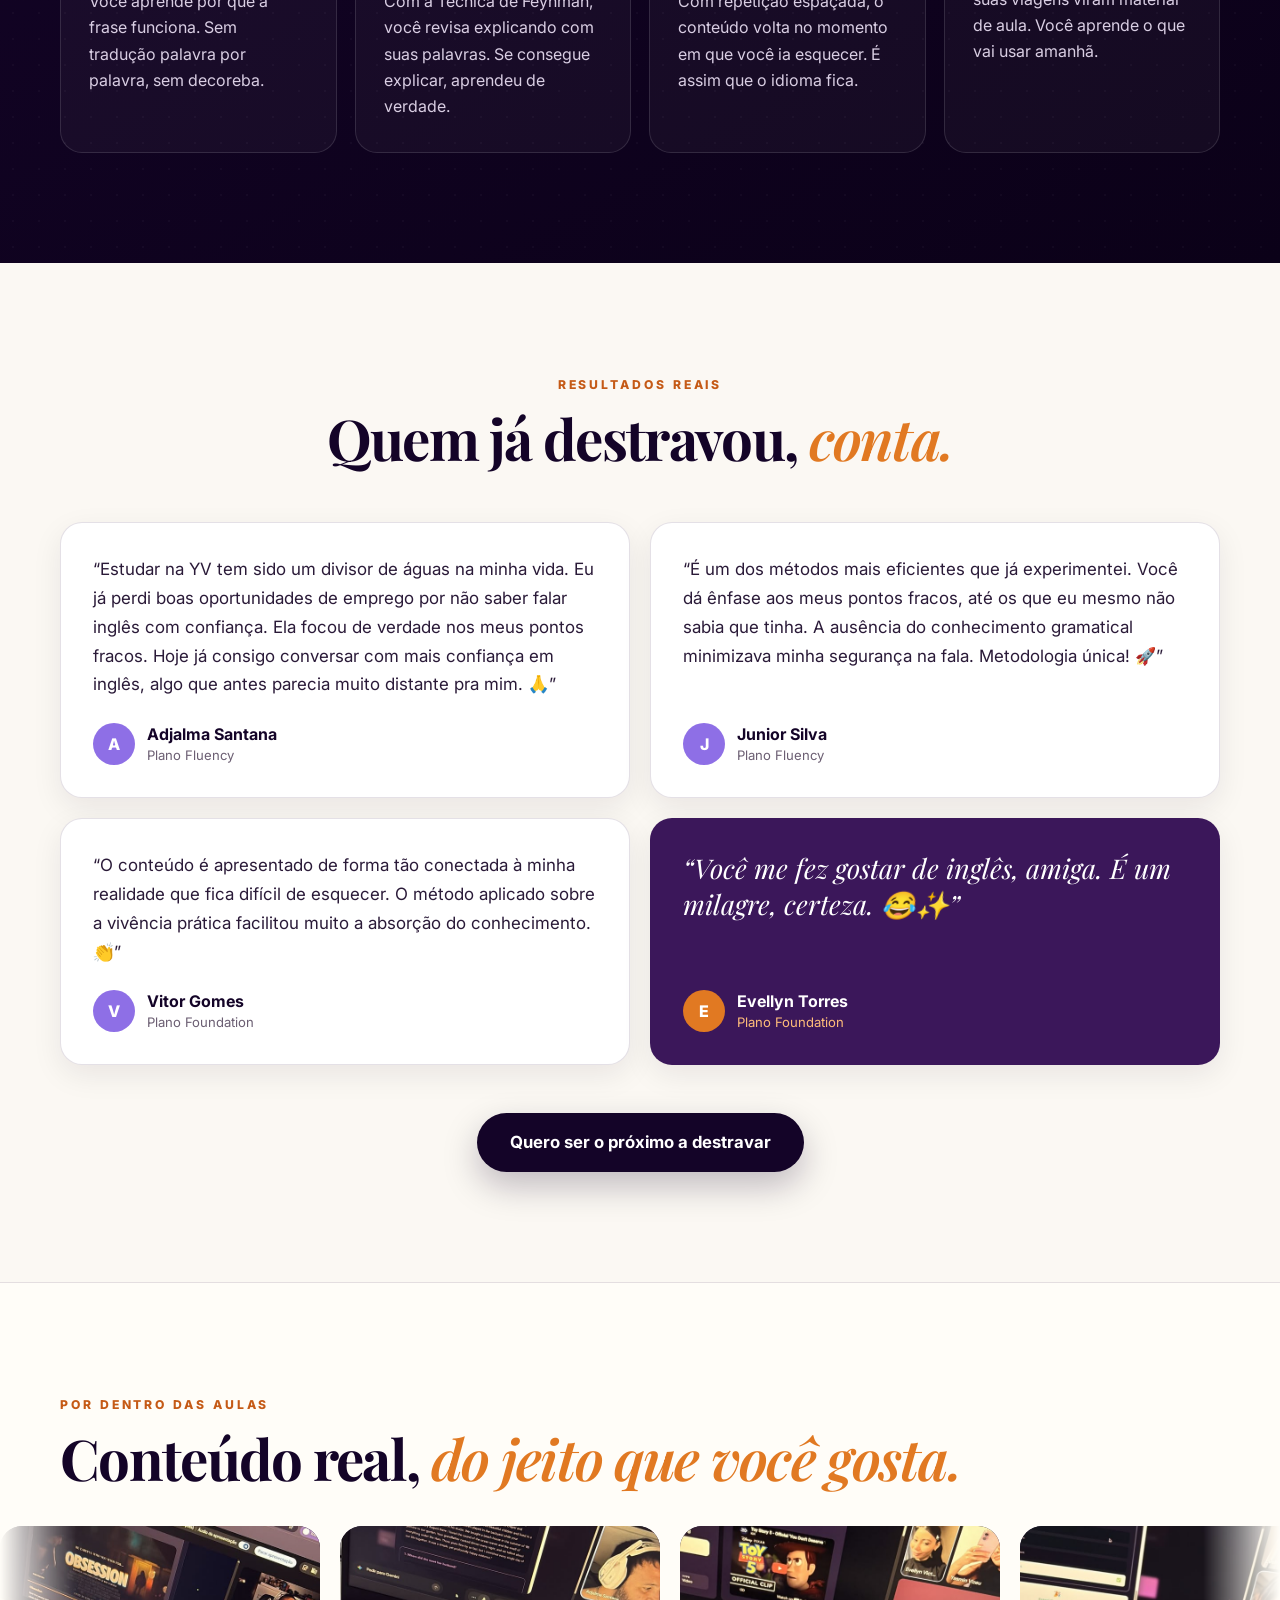
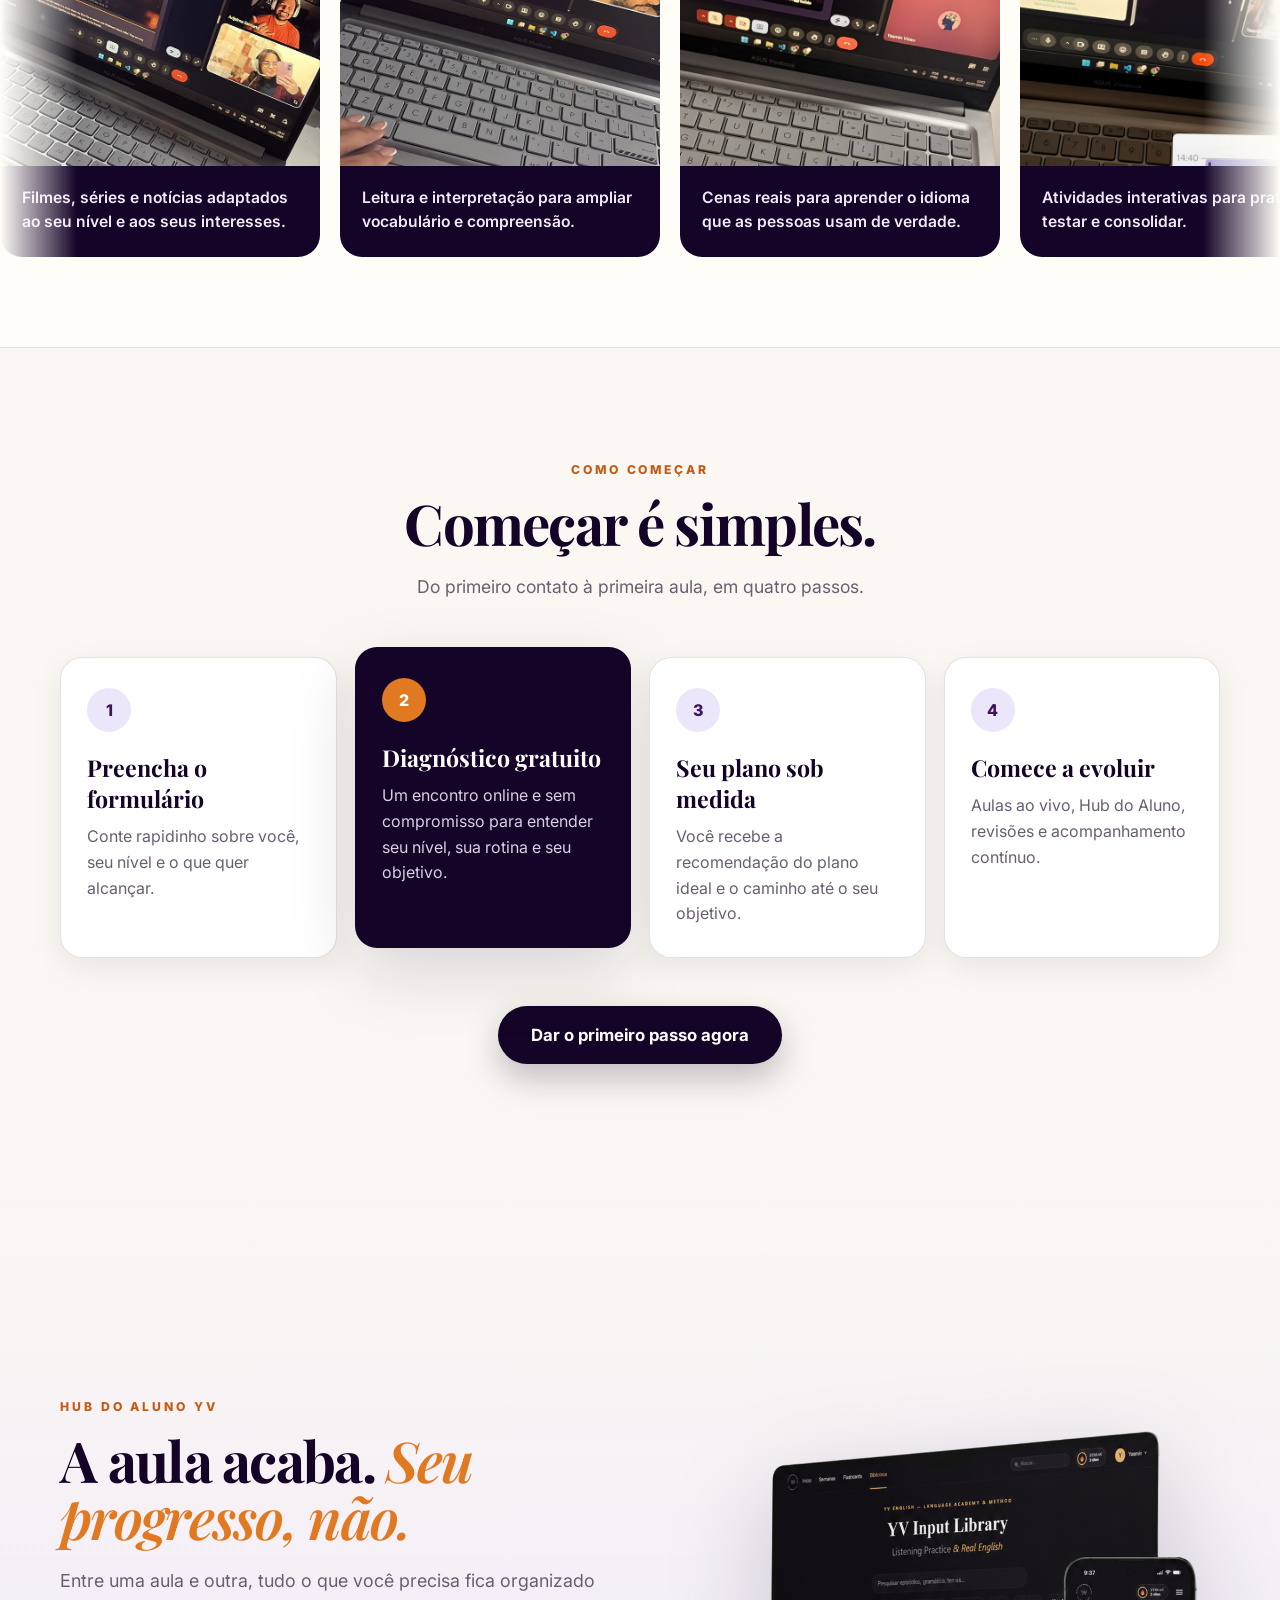
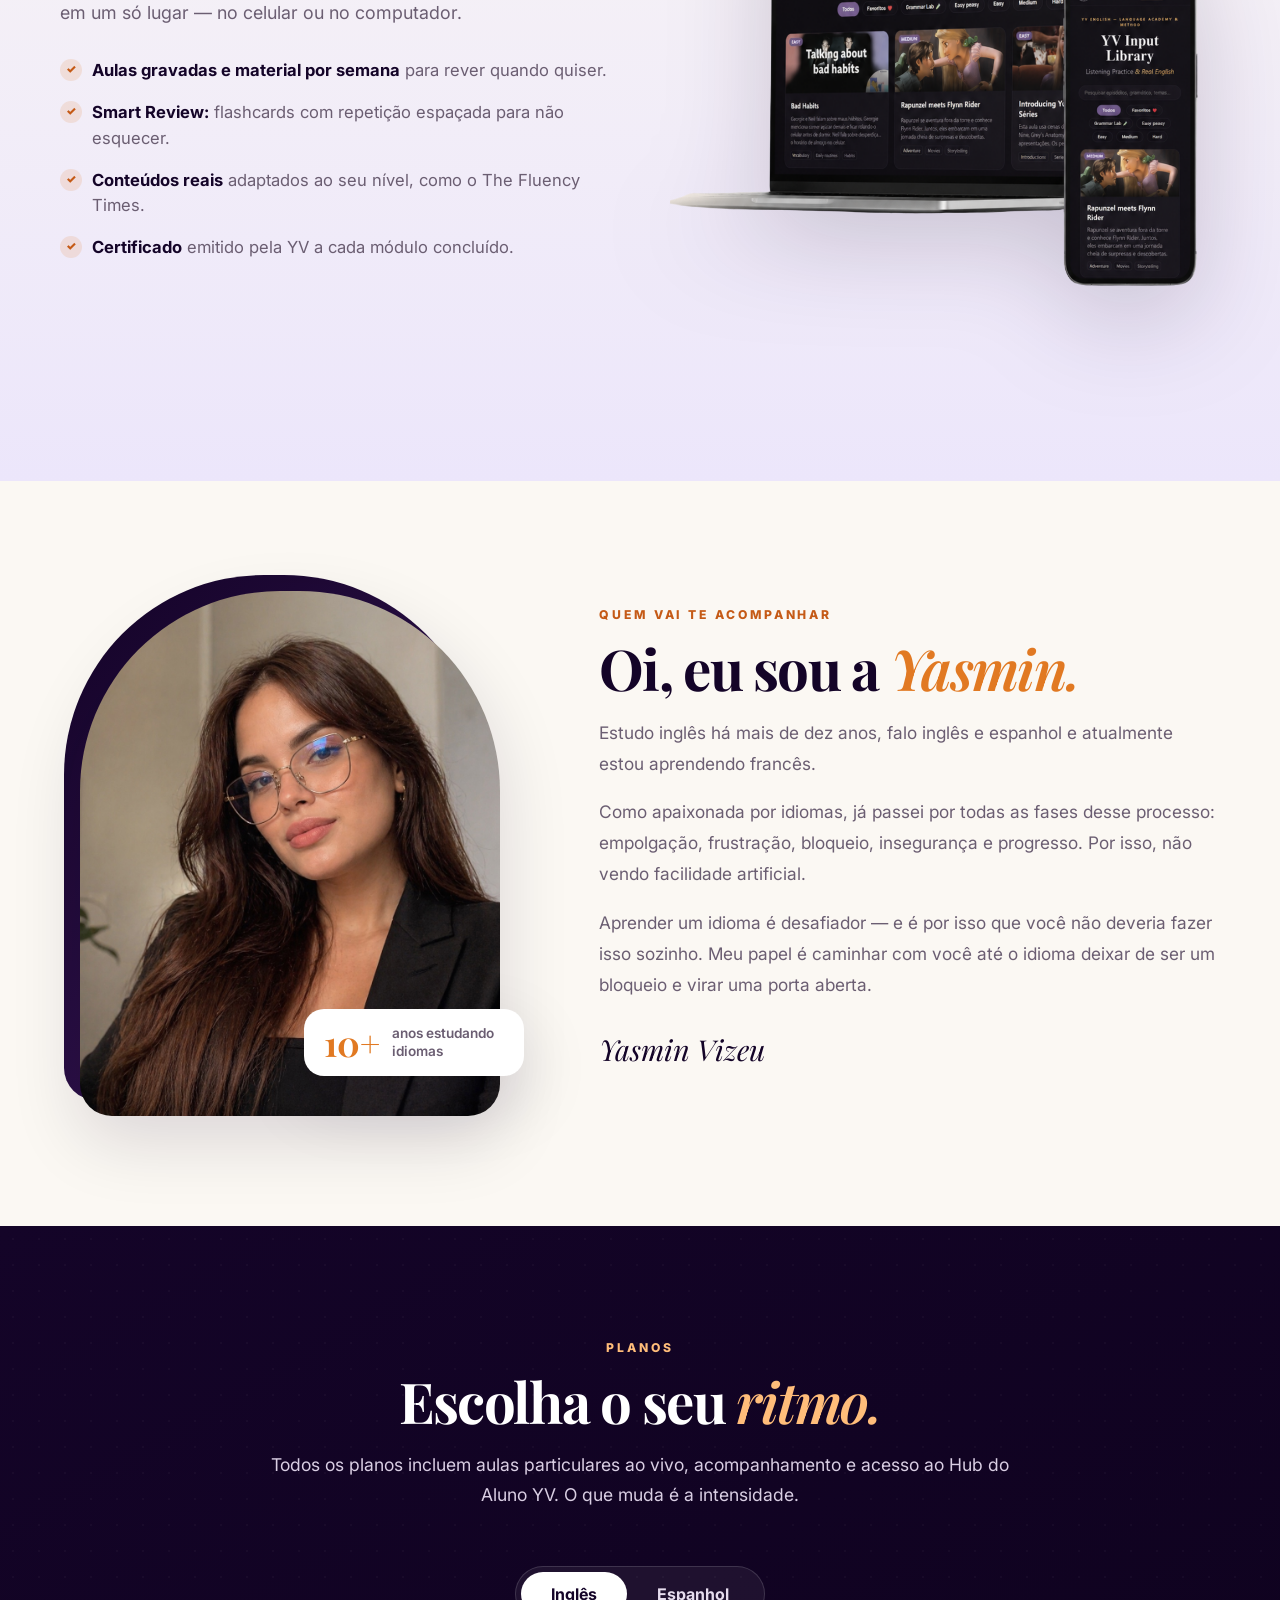
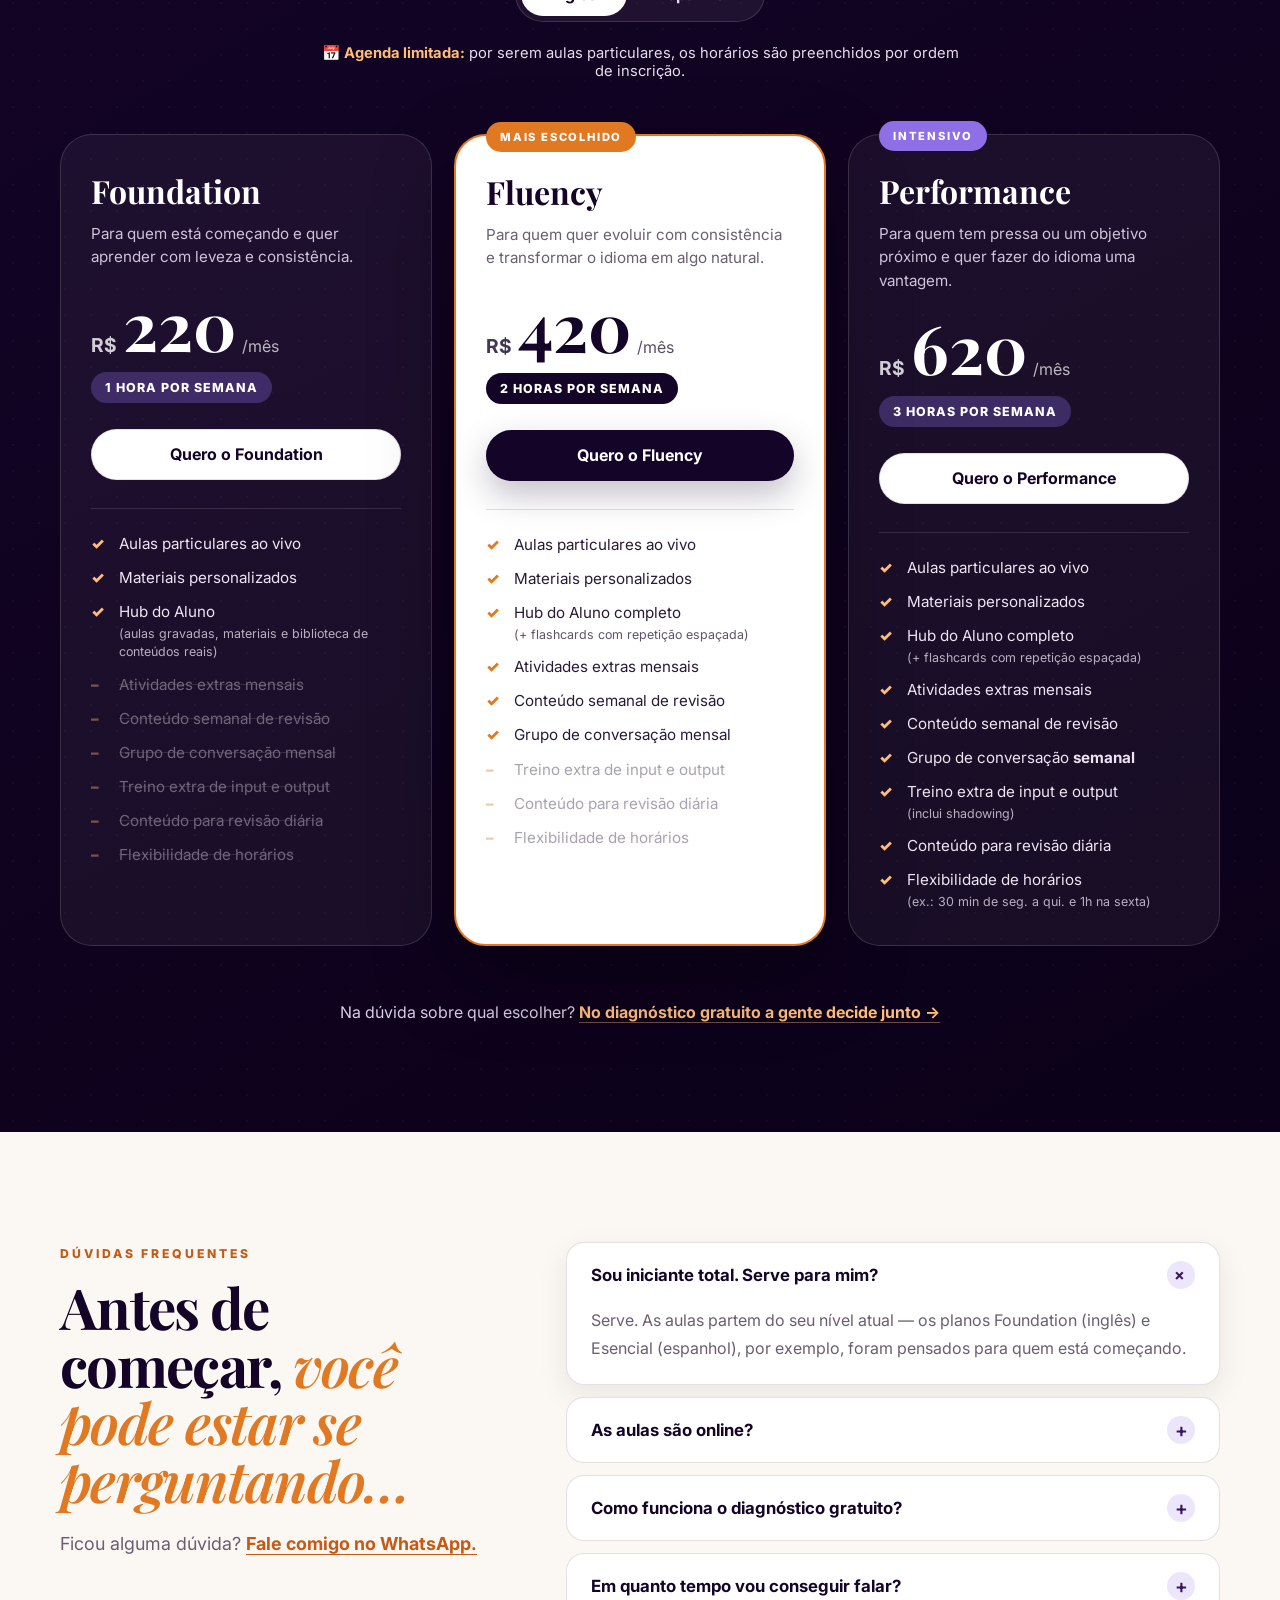
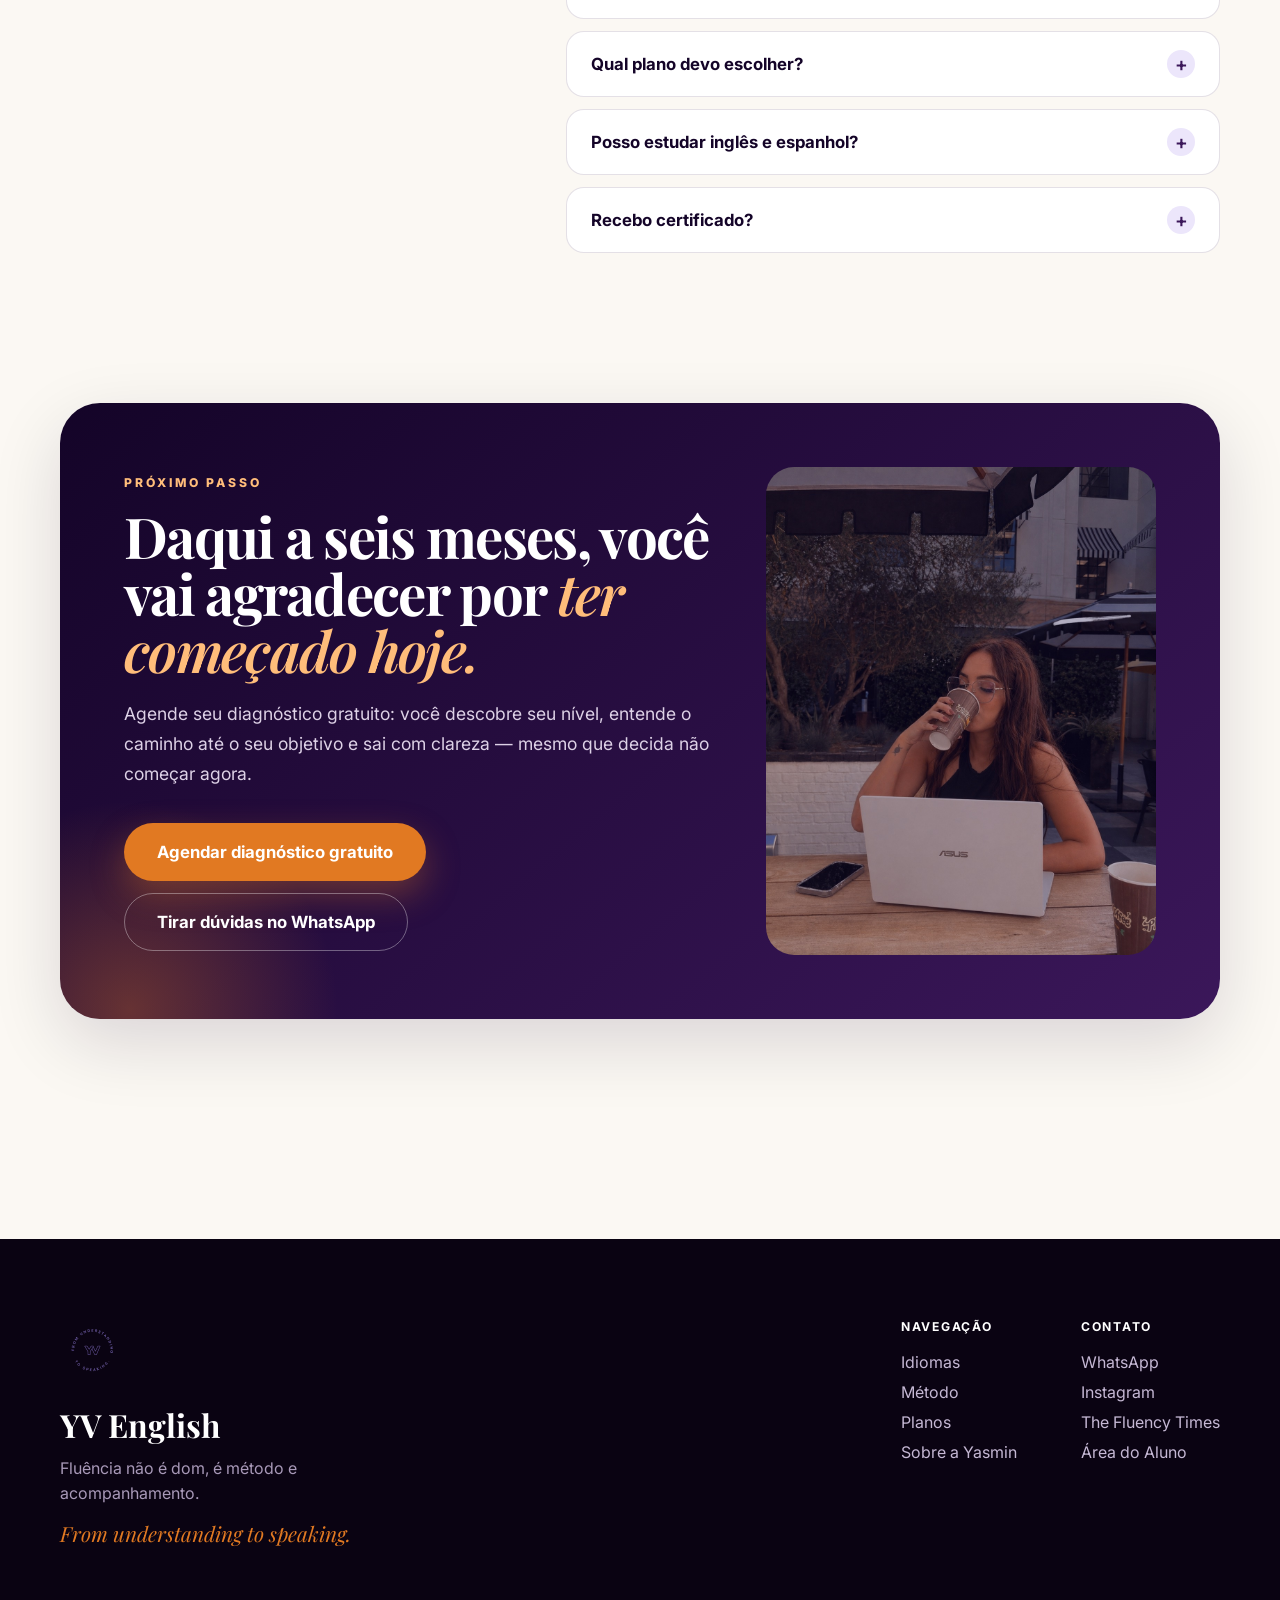
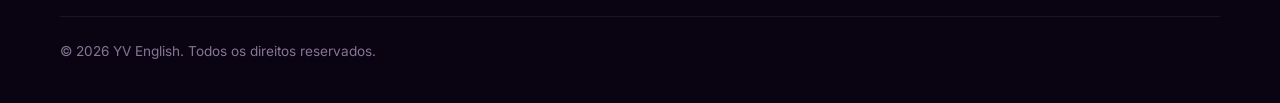
==== commit 2751c8da: "Black Friday: faixa no hero no computador, selo no botão no celular No computador a faixa com contag" ====
--- a/index.html
+++ b/index.html
@@ -56,7 +56,7 @@
   <link rel="preconnect" href="https://fonts.googleapis.com">
   <link rel="preconnect" href="https://fonts.gstatic.com" crossorigin>
   <link href="https://fonts.googleapis.com/css2?family=Inter:wght@400;500;600;700;800&family=Playfair+Display:ital,wght@0,500;0,600;0,700;1,500;1,600;1,700&display=swap" rel="stylesheet">
-  <link rel="stylesheet" href="style.css?v=8" />
+  <link rel="stylesheet" href="style.css?v=9" />
 </head>
 <body>
 
@@ -93,6 +93,20 @@
   <header class="hero" id="topo">
     <div class="container hero-grid">
       <div class="hero-copy">
+        <!-- Black Friday no computador: faixa no início do hero (no celular fica no botão "Ver planos") -->
+        <a href="#planos" class="bf-hero bf-only only-desktop">
+          <span class="bf-hero-tag">Black Friday</span>
+          <span class="bf-hero-text">
+            <strong data-i18n="bf.hero.title">Economize até R$ 480 por ano</strong>
+            <small data-i18n="bf.hero.sub">Desconto garantido enquanto você estudar com a gente · matrículas até 30/11</small>
+          </span>
+          <span class="countdown" data-countdown aria-label="Tempo restante da Black Friday">
+            <span><b data-cd="d">00</b><small data-i18n="bf.d">dias</small></span>
+            <span><b data-cd="h">00</b><small data-i18n="bf.h">horas</small></span>
+            <span><b data-cd="m">00</b><small data-i18n="bf.m">min</small></span>
+            <span><b data-cd="s">00</b><small data-i18n="bf.s">seg</small></span>
+          </span>
+        </a>
         <span class="pill" data-i18n="hero.eyebrow">Aulas particulares ao vivo · Inglês e Espanhol</span>
         <h1 data-i18n="hero.title">Pare de travar.<br><em>Comece a falar.</em></h1>
         <p class="hero-sub" data-i18n="hero.sub">Aulas particulares com a Yasmin, um plano feito para o seu objetivo e acompanhamento de verdade entre uma aula e outra. Sem decoreba, sem estudar sozinho.</p>
@@ -101,10 +115,10 @@
           <a class="btn btn-primary btn-lg" href="https://yvenglish.github.io/yv_novo_aluno_form/" target="_blank" rel="noopener" data-i18n="hero.cta">Agendar diagnóstico gratuito</a>
           <div class="cta-bf">
             <a class="btn btn-ghost btn-lg btn-bf" href="#planos">
-              <span class="btn-bf-tag bf-only">Black Friday</span>
+              <span class="btn-bf-tag bf-only only-mobile">Black Friday</span>
               <span data-i18n="hero.cta2">Ver planos</span>
             </a>
-            <span class="bf-timer bf-only" data-countdown aria-label="Tempo restante da Black Friday">
+            <span class="bf-timer bf-only only-mobile" data-countdown aria-label="Tempo restante da Black Friday">
               <span data-i18n="bf.ends">termina em</span>
               <b data-cd="d">00</b>d <b data-cd="h">00</b>h <b data-cd="m">00</b>m <b data-cd="s">00</b>s
             </span>
@@ -590,6 +604,6 @@
     <svg width="28" height="28" viewBox="0 0 24 24" fill="none" stroke="currentColor" stroke-width="2" stroke-linecap="round" stroke-linejoin="round"><path d="M21 11.5a8.38 8.38 0 0 1-.9 3.8 8.5 8.5 0 0 1-7.6 4.7 8.38 8.38 0 0 1-3.8-.9L3 21l1.9-5.7a8.38 8.38 0 0 1-.9-3.8 8.5 8.5 0 0 1 4.7-7.6 8.38 8.38 0 0 1 3.8-.9h.5a8.48 8.48 0 0 1 8 8v.5z"></path></svg>
   </a>
 
-  <script src="script.js?v=9"></script>
+  <script src="script.js?v=10"></script>
 </body>
 </html>
--- a/style.css
+++ b/style.css
@@ -474,7 +474,7 @@
 /* Selo no botão "Ver planos" do hero + contagem embaixo */
 .hero-ctas{align-items:flex-start}
 .cta-bf{display:flex;flex-direction:column;align-items:center;gap:8px}
-.btn-bf{position:relative;border-color:var(--orange-2)}
+.btn-bf{position:relative}
 .btn-bf-tag{position:absolute;top:-11px;left:50%;transform:translateX(-50%);background:#0d0712;color:var(--peach);font-size:.62rem;font-weight:900;letter-spacing:.16em;text-transform:uppercase;border-radius:999px;padding:4px 10px;white-space:nowrap;box-shadow:0 6px 14px rgba(13,7,18,.25)}
 .bf-timer{font-size:.8rem;font-weight:600;color:var(--muted);white-space:nowrap}
 .bf-timer b{font-variant-numeric:tabular-nums;color:var(--orange);font-weight:800}
@@ -483,3 +483,21 @@
   .hero-ctas .cta-bf .btn{width:100%}
   .hero-ctas{gap:18px}
 }
+
+/* Faixa de Black Friday no início do hero (só no computador) */
+.bf-hero{display:flex;align-items:center;gap:16px;flex-wrap:wrap;background:#0d0712;color:#fff;border-radius:20px;padding:14px 18px;margin-bottom:22px;box-shadow:0 18px 40px rgba(13,7,18,.28);border:1px solid rgba(255,189,122,.25);position:relative;overflow:hidden;transition:transform .2s}
+.bf-hero:hover{transform:translateY(-2px)}
+.bf-hero:before{content:"";position:absolute;inset:0;background:radial-gradient(circle at 100% 0%,rgba(225,121,34,.35),transparent 55%);pointer-events:none}
+.bf-hero>*{position:relative}
+.bf-hero-tag{background:var(--orange-2);color:#fff;font-weight:900;font-size:.72rem;letter-spacing:.16em;text-transform:uppercase;border-radius:999px;padding:7px 12px;white-space:nowrap}
+.bf-hero-text{display:flex;flex-direction:column;gap:2px;flex:1 1 240px;min-width:0}
+.bf-hero-text strong{font-size:1.05rem}
+.bf-hero-text small{color:#d9cee3;font-size:.82rem}
+
+/* Onde cada versão aparece: faixa no computador; selo + contagem no botão no celular */
+.only-mobile{display:none!important}
+@media (max-width:640px){
+  .only-desktop{display:none!important}
+  .only-mobile{display:revert!important}
+  .btn-bf{border-color:var(--orange-2)}
+}
